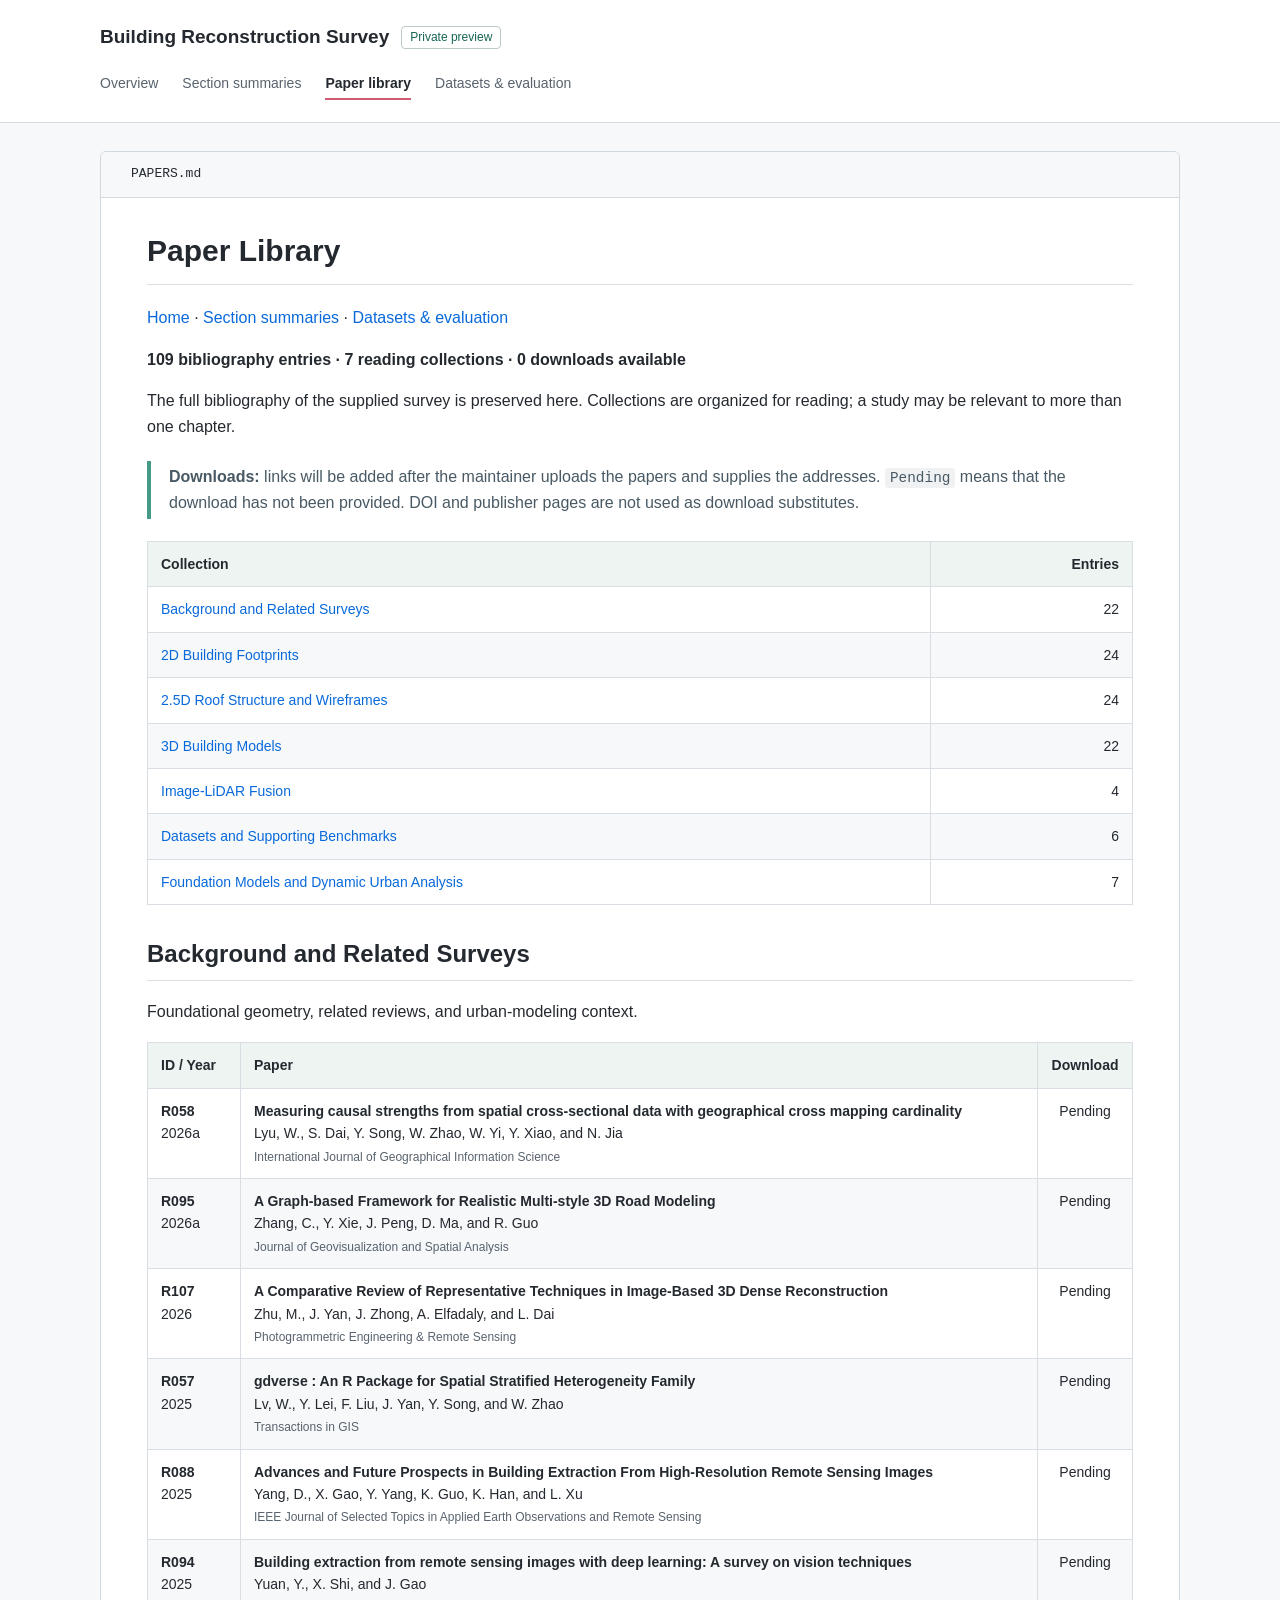
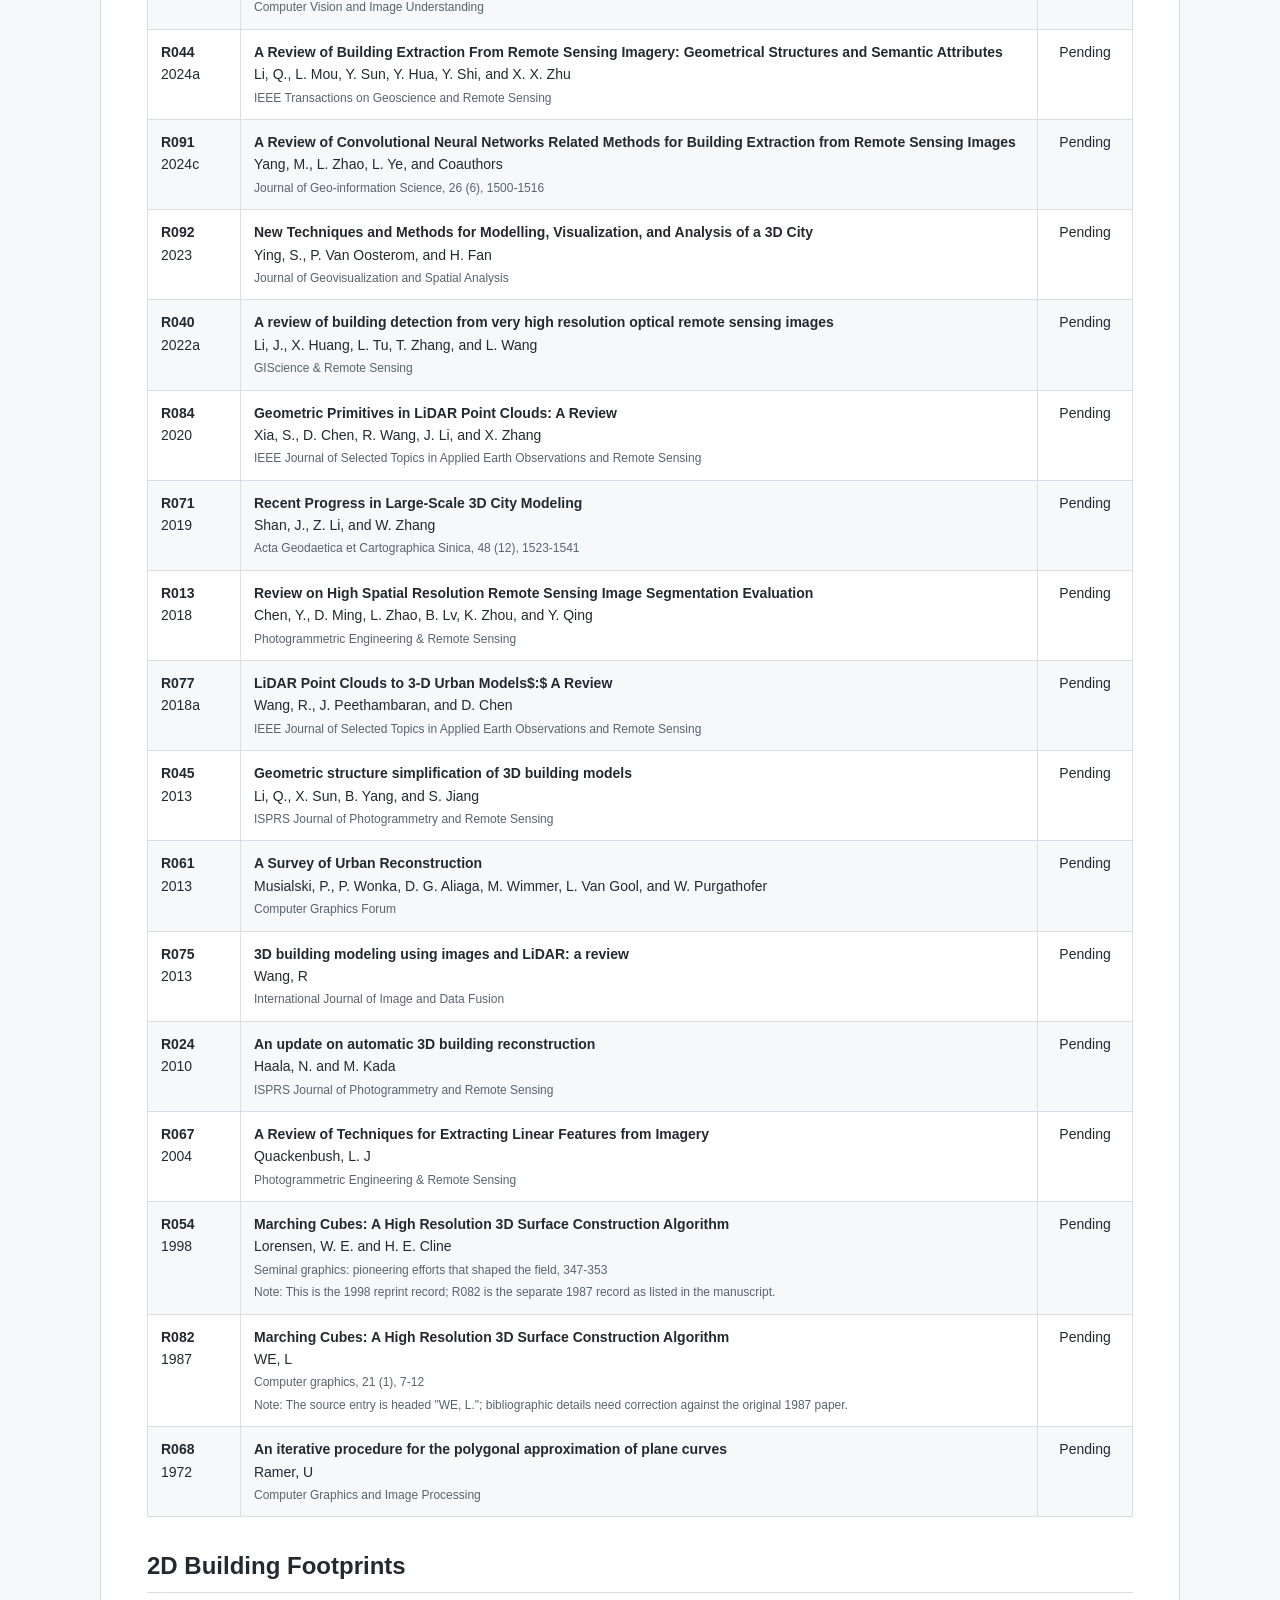
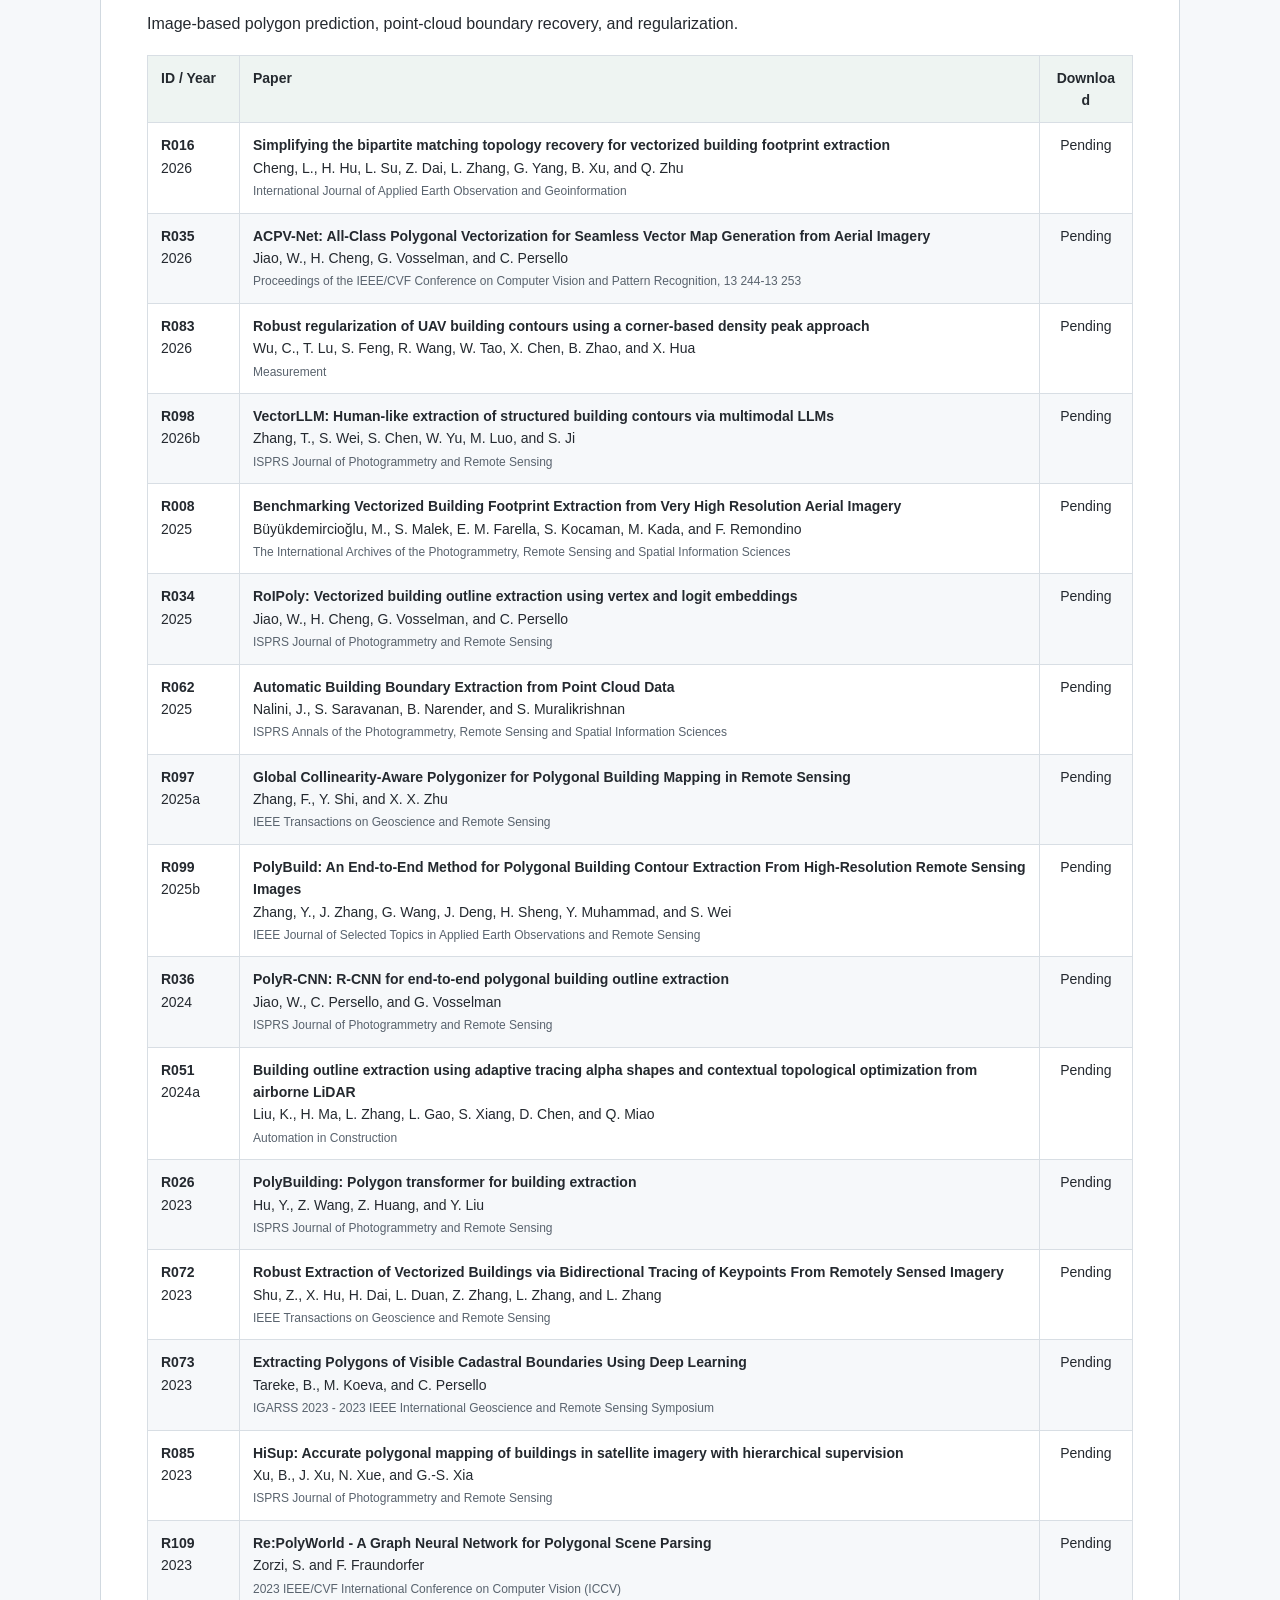
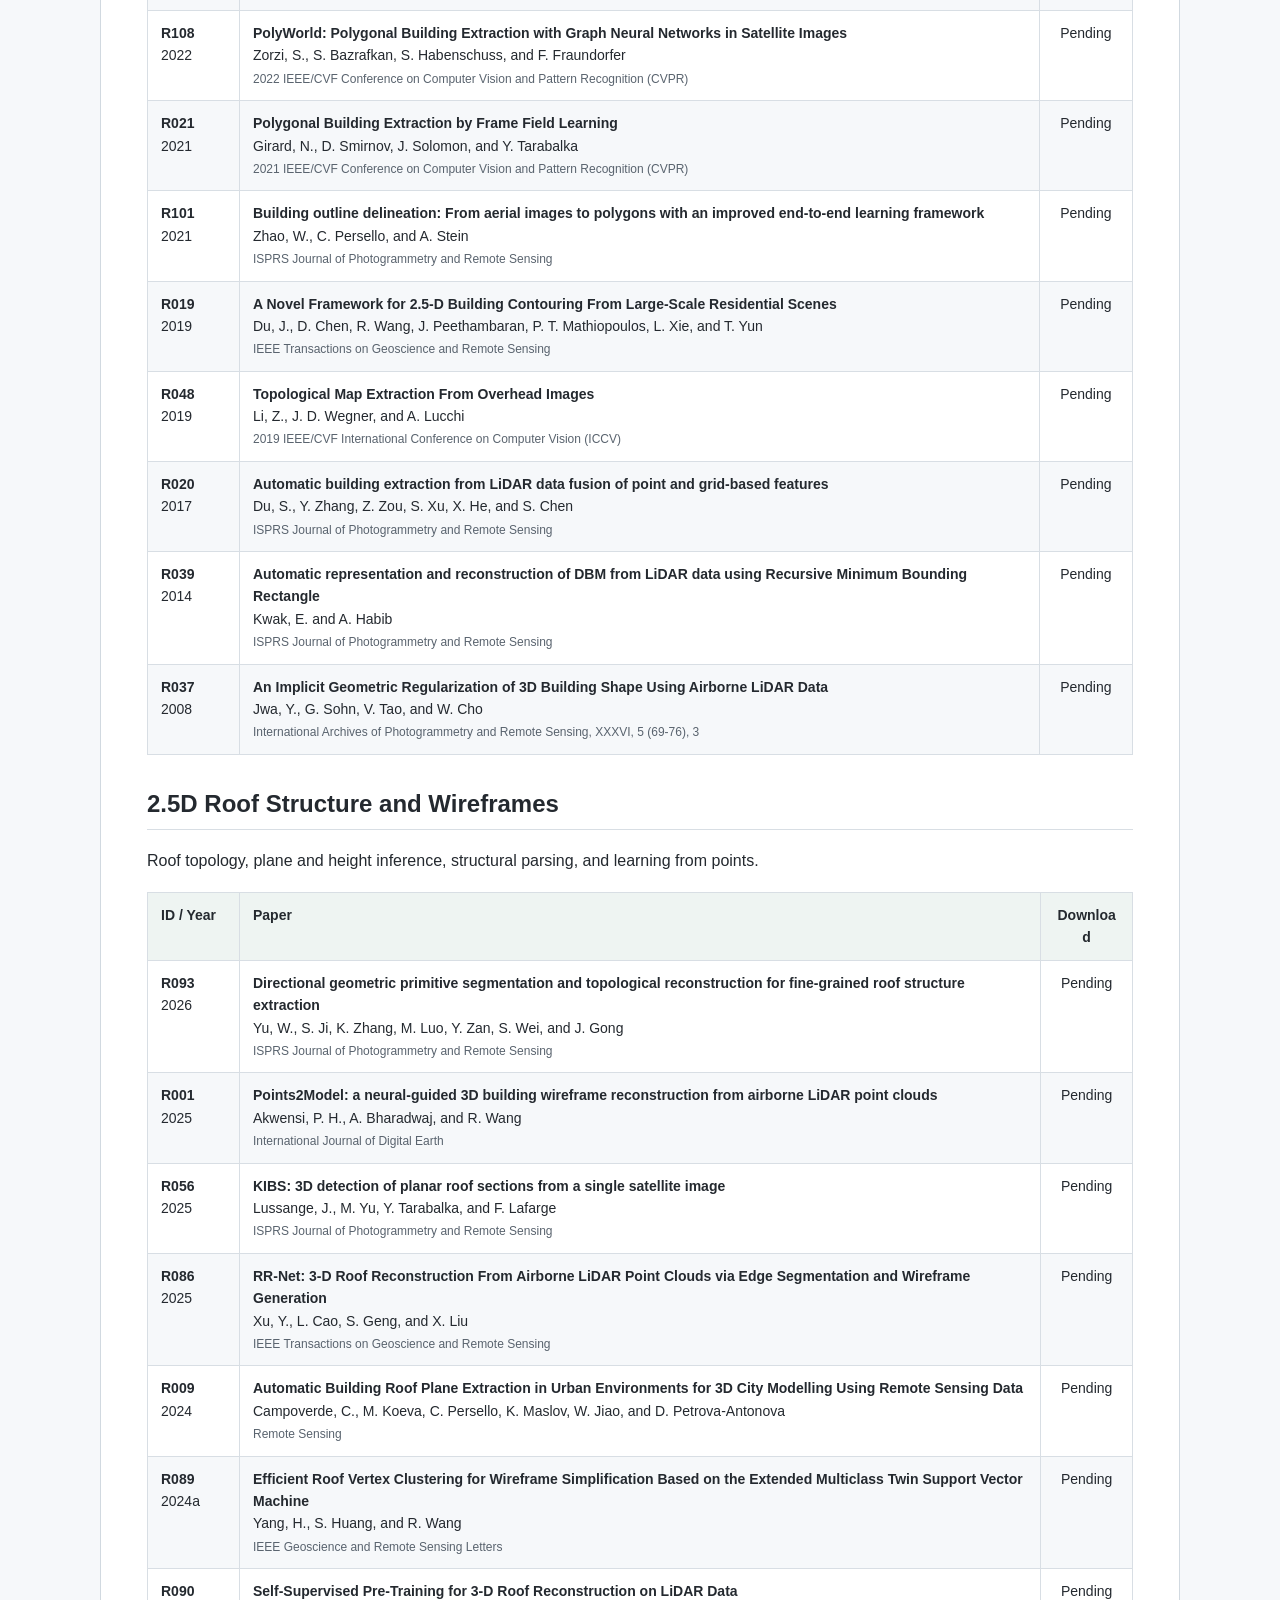
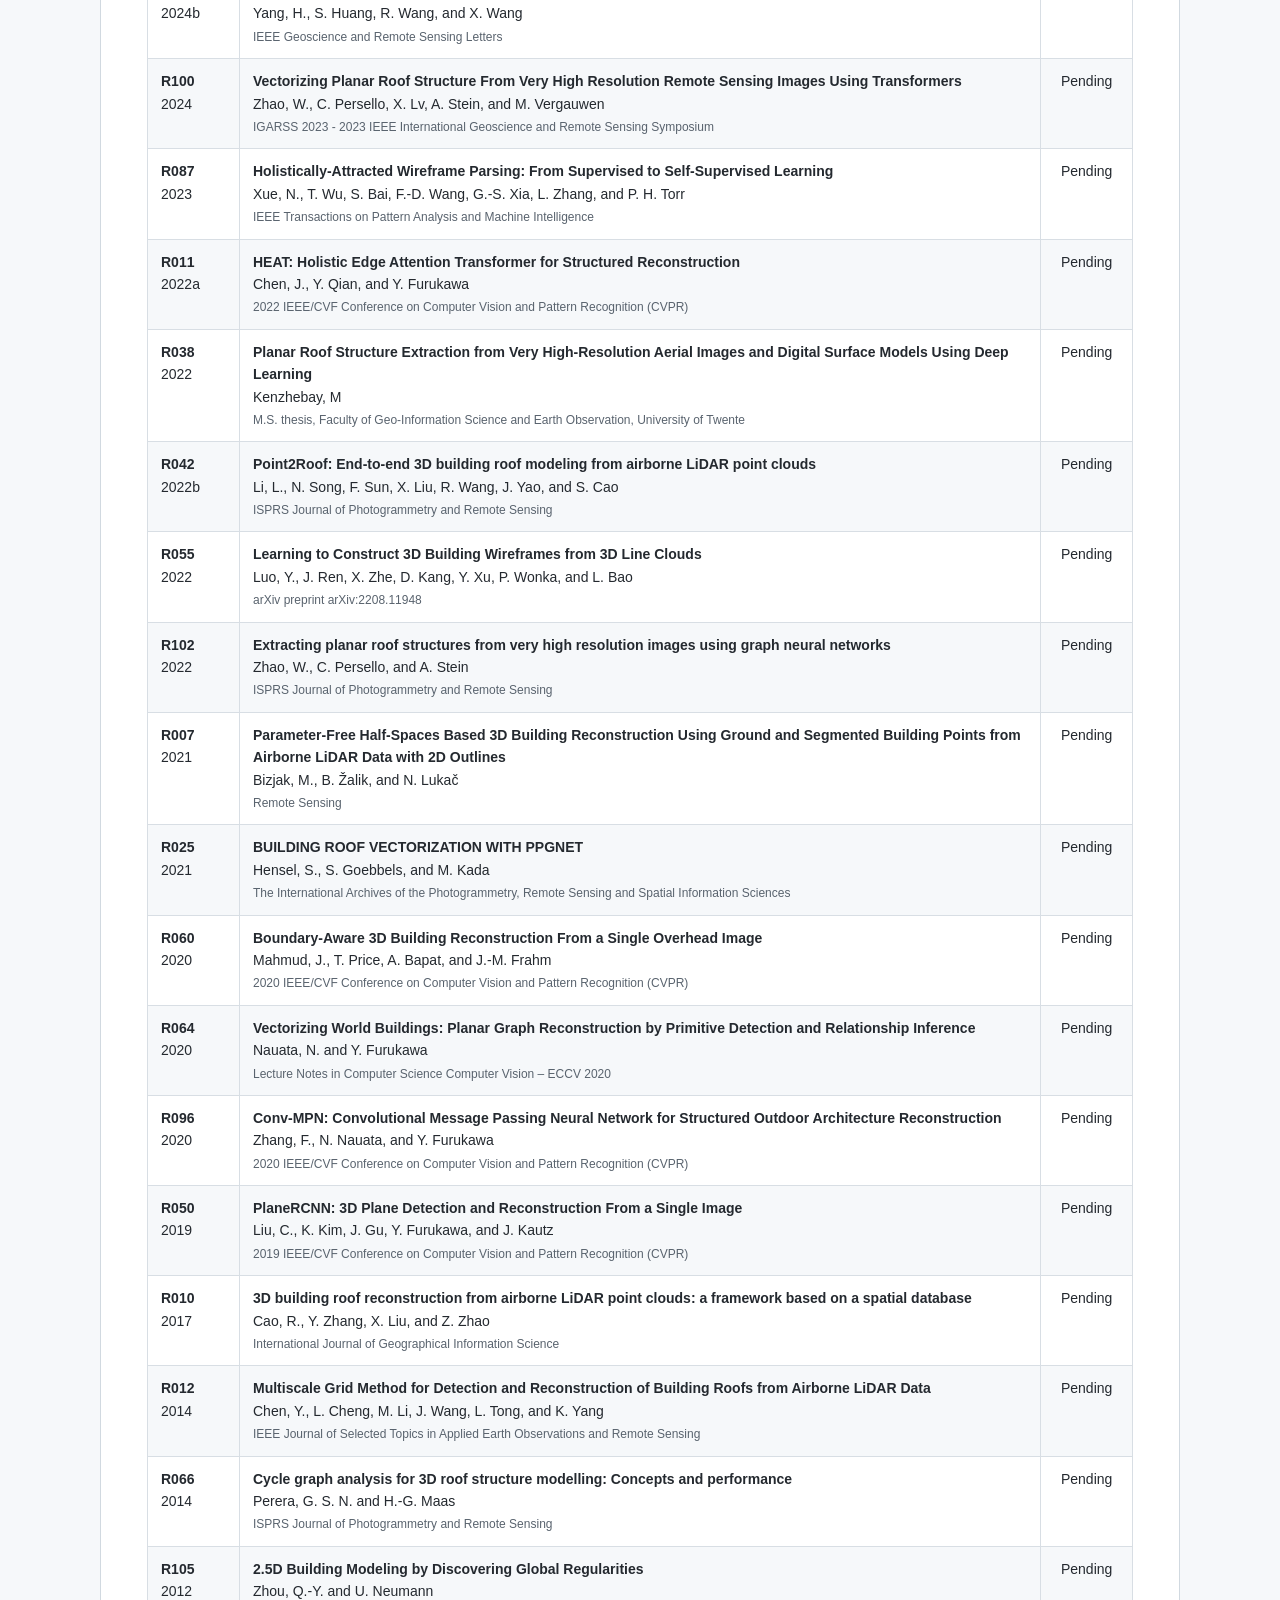
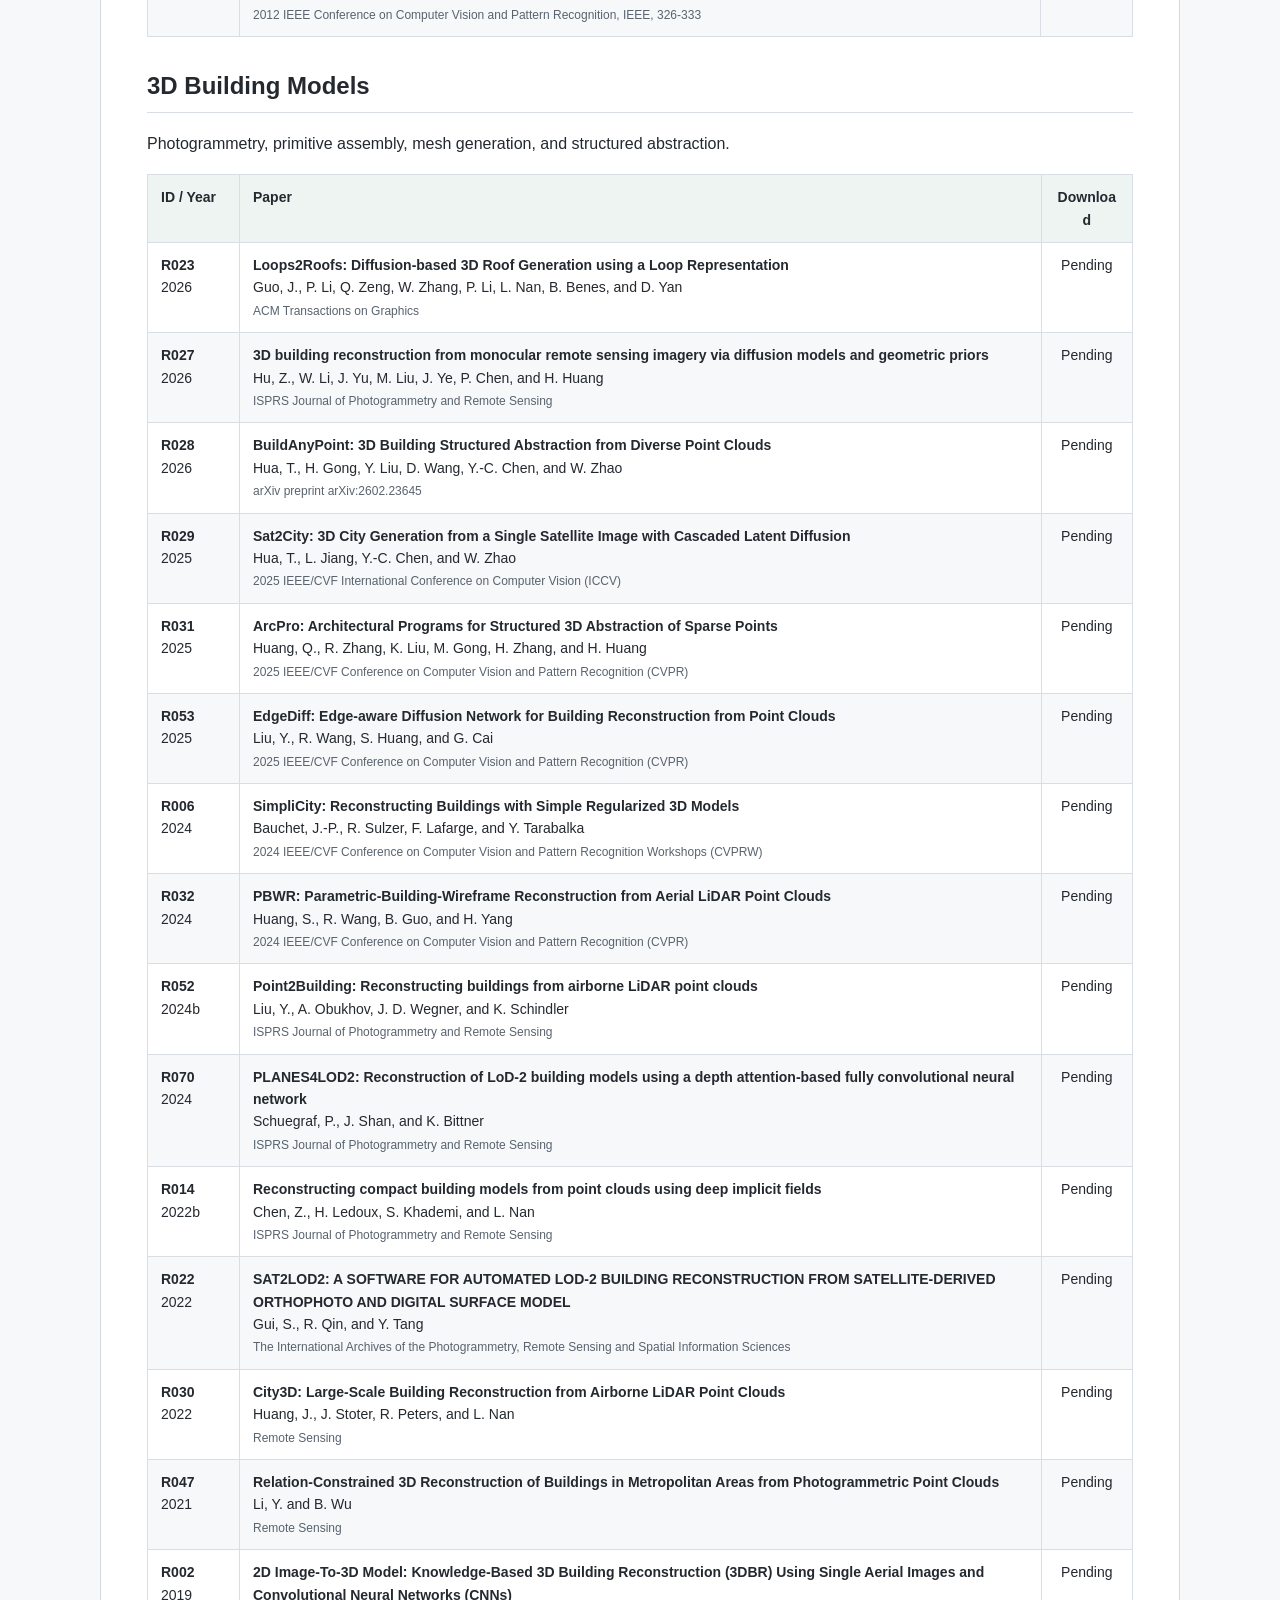
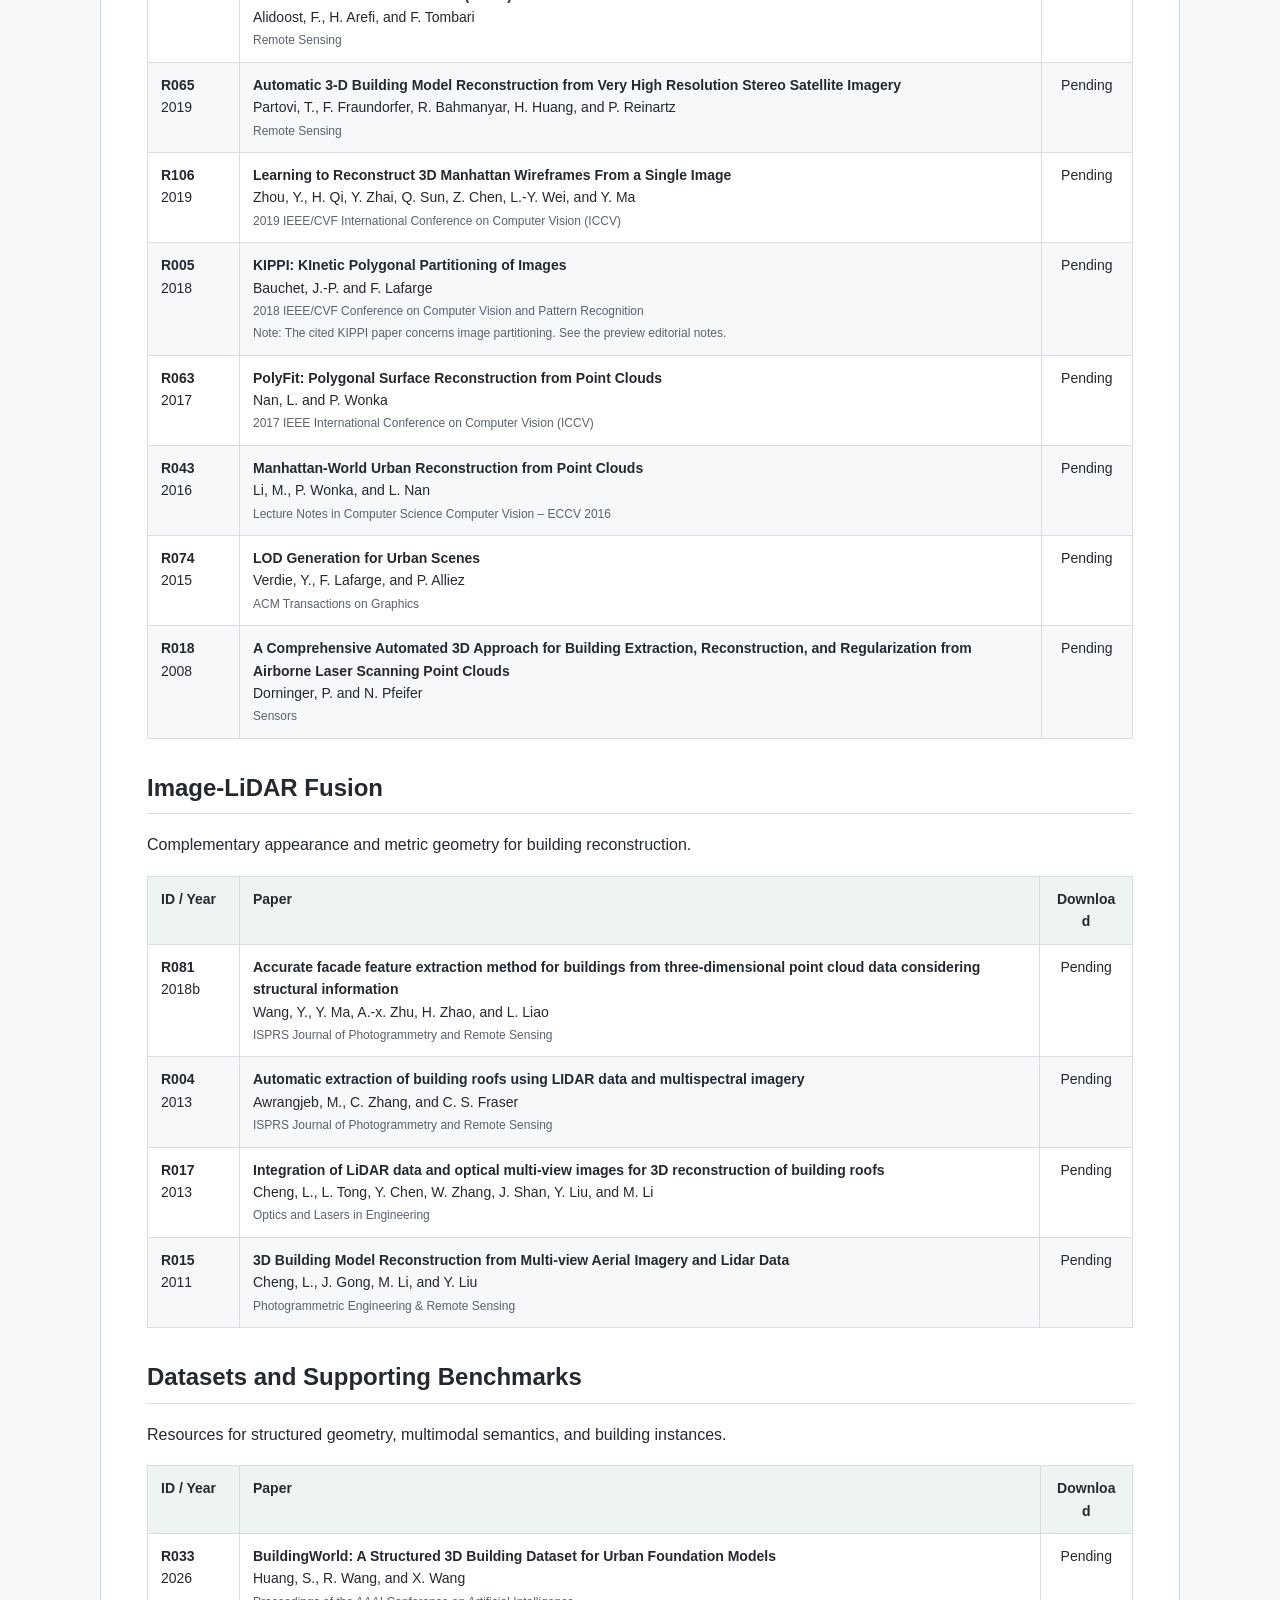
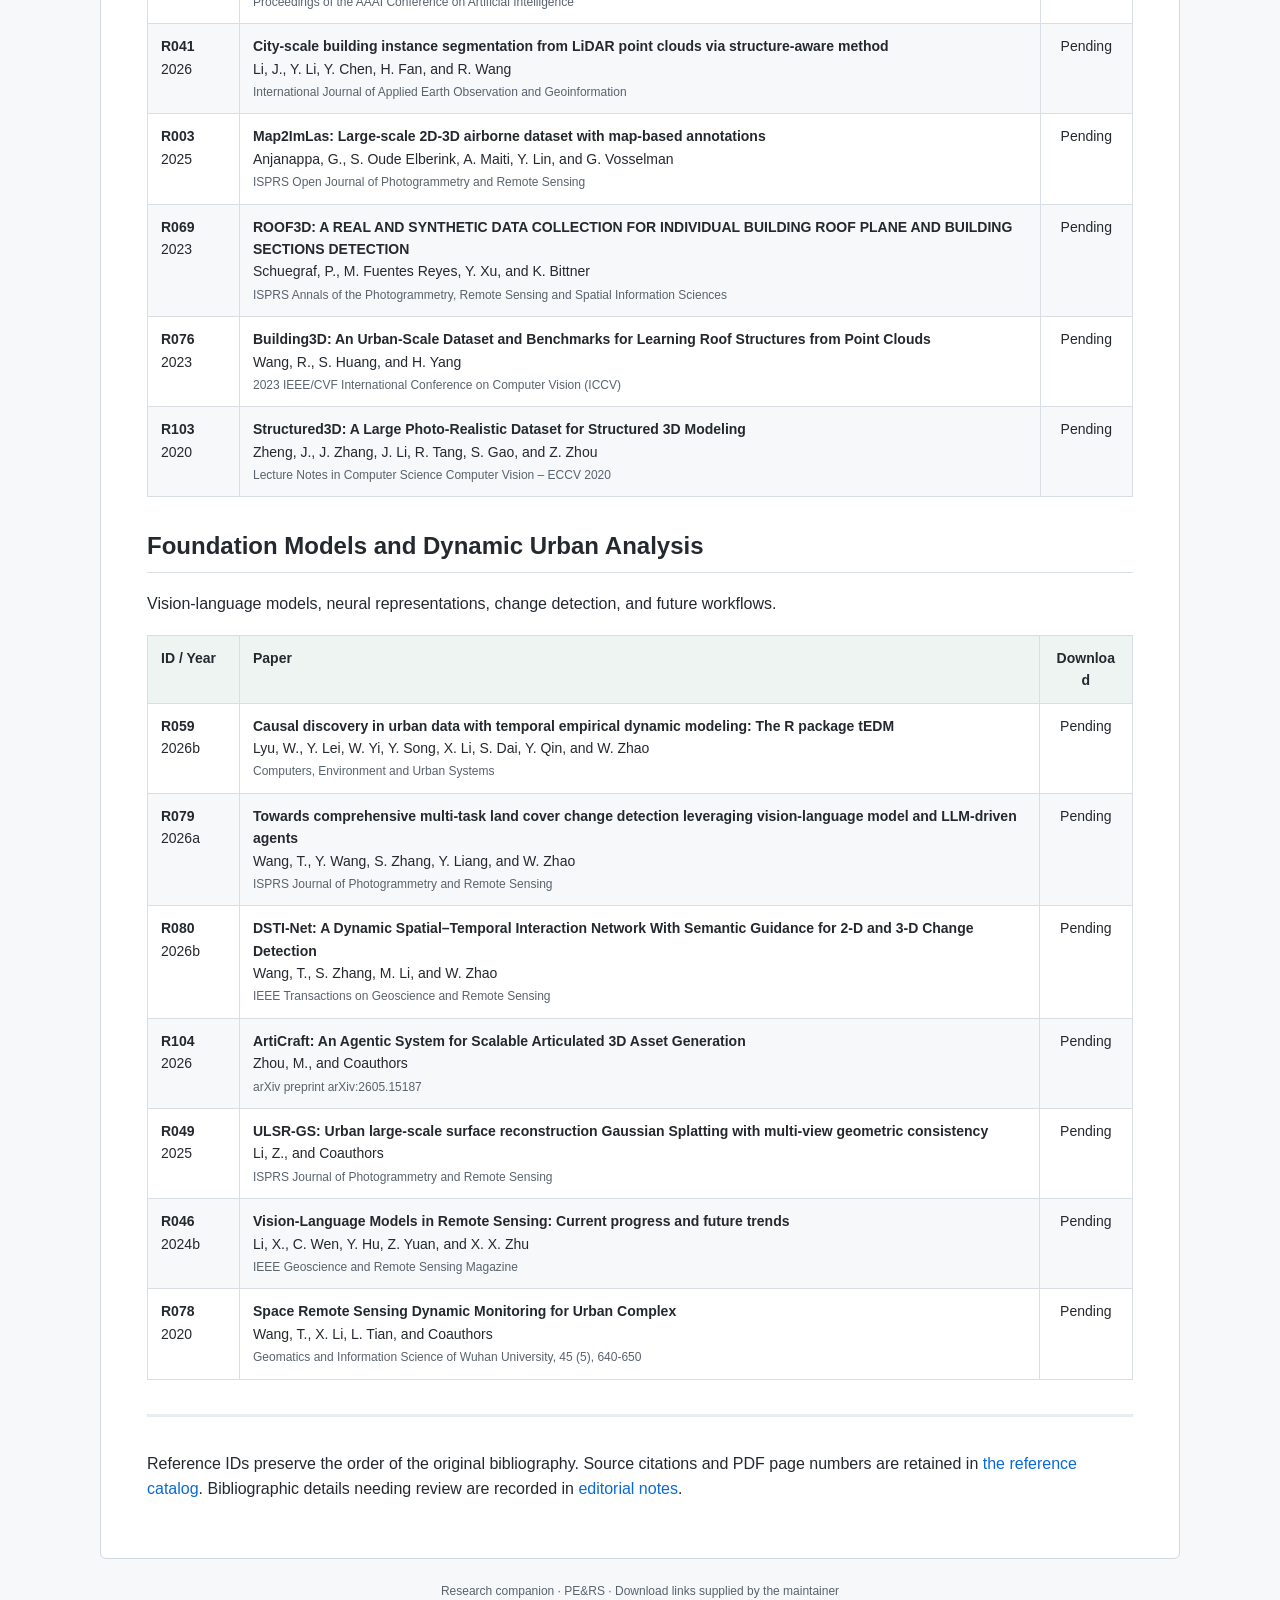
==== preview/PAPERS.html @ 86fb91e4 "Add survey overview, section summaries, and 109-paper reading library" ====
<!doctype html>
<html lang="en"><head><meta charset="utf-8"><meta name="viewport" content="width=device-width,initial-scale=1">
<title>Paper Library | Building Reconstruction Survey</title><link rel="stylesheet" href="preview.css"></head>
<body><header class="site-header"><div class="site-title">Building Reconstruction Survey <span class="private-label">Private preview</span></div>
<nav aria-label="Repository pages"><a href="index.html">Overview</a><a href="docs/section-summaries.html">Section summaries</a><a href="PAPERS.html" aria-current="page">Paper library</a><a href="docs/datasets-and-evaluation.html">Datasets & evaluation</a></nav></header>
<main><div class="file-label">PAPERS.md</div><article class="markdown-body"><h1 id="paper-library">Paper Library</h1>
<p><a href="index.html">Home</a> · <a href="docs/section-summaries.html">Section summaries</a> · <a href="docs/datasets-and-evaluation.html">Datasets &amp; evaluation</a></p>
<p><strong>109 bibliography entries · 7 reading collections · 0 downloads available</strong></p>
<p>The full bibliography of the supplied survey is preserved here. Collections are organized for reading; a study may be relevant to more than one chapter.</p>
<blockquote><p><strong>Downloads:</strong> links will be added after the maintainer uploads the papers and supplies the addresses. <code>Pending</code> means that the download has not been provided. DOI and publisher pages are not used as download substitutes.</p>
</blockquote>
<div class="table-scroll" tabindex="0"><table>
<thead><tr>
<th style="text-align:left">Collection</th>
<th style="text-align:right">Entries</th>
</tr>
</thead>
<tbody>
<tr>
<td style="text-align:left"><a href="#background">Background and Related Surveys</a></td>
<td style="text-align:right">22</td>
</tr>
<tr>
<td style="text-align:left"><a href="#footprints">2D Building Footprints</a></td>
<td style="text-align:right">24</td>
</tr>
<tr>
<td style="text-align:left"><a href="#roofs">2.5D Roof Structure and Wireframes</a></td>
<td style="text-align:right">24</td>
</tr>
<tr>
<td style="text-align:left"><a href="#models">3D Building Models</a></td>
<td style="text-align:right">22</td>
</tr>
<tr>
<td style="text-align:left"><a href="#fusion">Image-LiDAR Fusion</a></td>
<td style="text-align:right">4</td>
</tr>
<tr>
<td style="text-align:left"><a href="#datasets">Datasets and Supporting Benchmarks</a></td>
<td style="text-align:right">6</td>
</tr>
<tr>
<td style="text-align:left"><a href="#outlook">Foundation Models and Dynamic Urban Analysis</a></td>
<td style="text-align:right">7</td>
</tr>
</tbody>
</table></div>
<p><a id="background"></a></p>
<h2 id="background-and-related-surveys">Background and Related Surveys</h2>
<p>Foundational geometry, related reviews, and urban-modeling context.</p>
<div class="table-scroll" tabindex="0"><table>
<thead><tr>
<th style="text-align:left">ID / Year</th>
<th style="text-align:left">Paper</th>
<th style="text-align:center">Download</th>
</tr>
</thead>
<tbody>
<tr>
<td style="text-align:left"><a id="r058"></a><strong>R058</strong><br/>2026a</td>
<td style="text-align:left"><strong>Measuring causal strengths from spatial cross-sectional data with geographical cross mapping cardinality</strong><br/>Lyu, W., S. Dai, Y. Song, W. Zhao, W. Yi, Y. Xiao, and N. Jia<br/><sub>International Journal of Geographical Information Science</sub></td>
<td style="text-align:center">Pending</td>
</tr>
<tr>
<td style="text-align:left"><a id="r095"></a><strong>R095</strong><br/>2026a</td>
<td style="text-align:left"><strong>A Graph-based Framework for Realistic Multi-style 3D Road Modeling</strong><br/>Zhang, C., Y. Xie, J. Peng, D. Ma, and R. Guo<br/><sub>Journal of Geovisualization and Spatial Analysis</sub></td>
<td style="text-align:center">Pending</td>
</tr>
<tr>
<td style="text-align:left"><a id="r107"></a><strong>R107</strong><br/>2026</td>
<td style="text-align:left"><strong>A Comparative Review of Representative Techniques in Image-Based 3D Dense Reconstruction</strong><br/>Zhu, M., J. Yan, J. Zhong, A. Elfadaly, and L. Dai<br/><sub>Photogrammetric Engineering &amp; Remote Sensing</sub></td>
<td style="text-align:center">Pending</td>
</tr>
<tr>
<td style="text-align:left"><a id="r057"></a><strong>R057</strong><br/>2025</td>
<td style="text-align:left"><strong>gdverse                     : An R Package for Spatial Stratified Heterogeneity Family</strong><br/>Lv, W., Y. Lei, F. Liu, J. Yan, Y. Song, and W. Zhao<br/><sub>Transactions in GIS</sub></td>
<td style="text-align:center">Pending</td>
</tr>
<tr>
<td style="text-align:left"><a id="r088"></a><strong>R088</strong><br/>2025</td>
<td style="text-align:left"><strong>Advances and Future Prospects in Building Extraction From High-Resolution Remote Sensing Images</strong><br/>Yang, D., X. Gao, Y. Yang, K. Guo, K. Han, and L. Xu<br/><sub>IEEE Journal of Selected Topics in Applied Earth Observations and Remote Sensing</sub></td>
<td style="text-align:center">Pending</td>
</tr>
<tr>
<td style="text-align:left"><a id="r094"></a><strong>R094</strong><br/>2025</td>
<td style="text-align:left"><strong>Building extraction from remote sensing images with deep learning: A survey on vision techniques</strong><br/>Yuan, Y., X. Shi, and J. Gao<br/><sub>Computer Vision and Image Understanding</sub></td>
<td style="text-align:center">Pending</td>
</tr>
<tr>
<td style="text-align:left"><a id="r044"></a><strong>R044</strong><br/>2024a</td>
<td style="text-align:left"><strong>A Review of Building Extraction From Remote Sensing Imagery: Geometrical Structures and Semantic Attributes</strong><br/>Li, Q., L. Mou, Y. Sun, Y. Hua, Y. Shi, and X. X. Zhu<br/><sub>IEEE Transactions on Geoscience and Remote Sensing</sub></td>
<td style="text-align:center">Pending</td>
</tr>
<tr>
<td style="text-align:left"><a id="r091"></a><strong>R091</strong><br/>2024c</td>
<td style="text-align:left"><strong>A Review of Convolutional Neural Networks Related Methods for Building Extraction from Remote Sensing Images</strong><br/>Yang, M., L. Zhao, L. Ye, and Coauthors<br/><sub>Journal of Geo-information Science, 26 (6), 1500-1516</sub></td>
<td style="text-align:center">Pending</td>
</tr>
<tr>
<td style="text-align:left"><a id="r092"></a><strong>R092</strong><br/>2023</td>
<td style="text-align:left"><strong>New Techniques and Methods for Modelling, Visualization, and Analysis of a 3D City</strong><br/>Ying, S., P. Van Oosterom, and H. Fan<br/><sub>Journal of Geovisualization and Spatial Analysis</sub></td>
<td style="text-align:center">Pending</td>
</tr>
<tr>
<td style="text-align:left"><a id="r040"></a><strong>R040</strong><br/>2022a</td>
<td style="text-align:left"><strong>A review of building detection from very high resolution optical remote sensing images</strong><br/>Li, J., X. Huang, L. Tu, T. Zhang, and L. Wang<br/><sub>GIScience &amp; Remote Sensing</sub></td>
<td style="text-align:center">Pending</td>
</tr>
<tr>
<td style="text-align:left"><a id="r084"></a><strong>R084</strong><br/>2020</td>
<td style="text-align:left"><strong>Geometric Primitives in LiDAR Point Clouds: A Review</strong><br/>Xia, S., D. Chen, R. Wang, J. Li, and X. Zhang<br/><sub>IEEE Journal of Selected Topics in Applied Earth Observations and Remote Sensing</sub></td>
<td style="text-align:center">Pending</td>
</tr>
<tr>
<td style="text-align:left"><a id="r071"></a><strong>R071</strong><br/>2019</td>
<td style="text-align:left"><strong>Recent Progress in Large-Scale 3D City Modeling</strong><br/>Shan, J., Z. Li, and W. Zhang<br/><sub>Acta Geodaetica et Cartographica Sinica, 48 (12), 1523-1541</sub></td>
<td style="text-align:center">Pending</td>
</tr>
<tr>
<td style="text-align:left"><a id="r013"></a><strong>R013</strong><br/>2018</td>
<td style="text-align:left"><strong>Review on High Spatial Resolution Remote Sensing Image Segmentation Evaluation</strong><br/>Chen, Y., D. Ming, L. Zhao, B. Lv, K. Zhou, and Y. Qing<br/><sub>Photogrammetric Engineering &amp; Remote Sensing</sub></td>
<td style="text-align:center">Pending</td>
</tr>
<tr>
<td style="text-align:left"><a id="r077"></a><strong>R077</strong><br/>2018a</td>
<td style="text-align:left"><strong>LiDAR Point Clouds to 3-D Urban Models$:$ A Review</strong><br/>Wang, R., J. Peethambaran, and D. Chen<br/><sub>IEEE Journal of Selected Topics in Applied Earth Observations and Remote Sensing</sub></td>
<td style="text-align:center">Pending</td>
</tr>
<tr>
<td style="text-align:left"><a id="r045"></a><strong>R045</strong><br/>2013</td>
<td style="text-align:left"><strong>Geometric structure simplification of 3D building models</strong><br/>Li, Q., X. Sun, B. Yang, and S. Jiang<br/><sub>ISPRS Journal of Photogrammetry and Remote Sensing</sub></td>
<td style="text-align:center">Pending</td>
</tr>
<tr>
<td style="text-align:left"><a id="r061"></a><strong>R061</strong><br/>2013</td>
<td style="text-align:left"><strong>A Survey of Urban Reconstruction</strong><br/>Musialski, P., P. Wonka, D. G. Aliaga, M. Wimmer, L. Van Gool, and W. Purgathofer<br/><sub>Computer Graphics Forum</sub></td>
<td style="text-align:center">Pending</td>
</tr>
<tr>
<td style="text-align:left"><a id="r075"></a><strong>R075</strong><br/>2013</td>
<td style="text-align:left"><strong>3D building modeling using images and LiDAR: a review</strong><br/>Wang, R<br/><sub>International Journal of Image and Data Fusion</sub></td>
<td style="text-align:center">Pending</td>
</tr>
<tr>
<td style="text-align:left"><a id="r024"></a><strong>R024</strong><br/>2010</td>
<td style="text-align:left"><strong>An update on automatic 3D building reconstruction</strong><br/>Haala, N. and M. Kada<br/><sub>ISPRS Journal of Photogrammetry and Remote Sensing</sub></td>
<td style="text-align:center">Pending</td>
</tr>
<tr>
<td style="text-align:left"><a id="r067"></a><strong>R067</strong><br/>2004</td>
<td style="text-align:left"><strong>A Review of Techniques for Extracting Linear Features from Imagery</strong><br/>Quackenbush, L. J<br/><sub>Photogrammetric Engineering &amp; Remote Sensing</sub></td>
<td style="text-align:center">Pending</td>
</tr>
<tr>
<td style="text-align:left"><a id="r054"></a><strong>R054</strong><br/>1998</td>
<td style="text-align:left"><strong>Marching Cubes: A High Resolution 3D Surface Construction Algorithm</strong><br/>Lorensen, W. E. and H. E. Cline<br/><sub>Seminal graphics: pioneering efforts that shaped the field, 347-353</sub><br/><sub>Note: This is the 1998 reprint record; R082 is the separate 1987 record as listed in the manuscript.</sub></td>
<td style="text-align:center">Pending</td>
</tr>
<tr>
<td style="text-align:left"><a id="r082"></a><strong>R082</strong><br/>1987</td>
<td style="text-align:left"><strong>Marching Cubes: A High Resolution 3D Surface Construction Algorithm</strong><br/>WE, L<br/><sub>Computer graphics, 21 (1), 7-12</sub><br/><sub>Note: The source entry is headed "WE, L."; bibliographic details need correction against the original 1987 paper.</sub></td>
<td style="text-align:center">Pending</td>
</tr>
<tr>
<td style="text-align:left"><a id="r068"></a><strong>R068</strong><br/>1972</td>
<td style="text-align:left"><strong>An iterative procedure for the polygonal approximation of plane curves</strong><br/>Ramer, U<br/><sub>Computer Graphics and Image Processing</sub></td>
<td style="text-align:center">Pending</td>
</tr>
</tbody>
</table></div>
<p><a id="footprints"></a></p>
<h2 id="2d-building-footprints">2D Building Footprints</h2>
<p>Image-based polygon prediction, point-cloud boundary recovery, and regularization.</p>
<div class="table-scroll" tabindex="0"><table>
<thead><tr>
<th style="text-align:left">ID / Year</th>
<th style="text-align:left">Paper</th>
<th style="text-align:center">Download</th>
</tr>
</thead>
<tbody>
<tr>
<td style="text-align:left"><a id="r016"></a><strong>R016</strong><br/>2026</td>
<td style="text-align:left"><strong>Simplifying the bipartite matching topology recovery for vectorized building footprint extraction</strong><br/>Cheng, L., H. Hu, L. Su, Z. Dai, L. Zhang, G. Yang, B. Xu, and Q. Zhu<br/><sub>International Journal of Applied Earth Observation and Geoinformation</sub></td>
<td style="text-align:center">Pending</td>
</tr>
<tr>
<td style="text-align:left"><a id="r035"></a><strong>R035</strong><br/>2026</td>
<td style="text-align:left"><strong>ACPV-Net: All-Class Polygonal Vectorization for Seamless Vector Map Generation from Aerial Imagery</strong><br/>Jiao, W., H. Cheng, G. Vosselman, and C. Persello<br/><sub>Proceedings of the IEEE/CVF Conference on Computer Vision and Pattern Recognition, 13 244-13 253</sub></td>
<td style="text-align:center">Pending</td>
</tr>
<tr>
<td style="text-align:left"><a id="r083"></a><strong>R083</strong><br/>2026</td>
<td style="text-align:left"><strong>Robust regularization of UAV building contours using a corner-based density peak approach</strong><br/>Wu, C., T. Lu, S. Feng, R. Wang, W. Tao, X. Chen, B. Zhao, and X. Hua<br/><sub>Measurement</sub></td>
<td style="text-align:center">Pending</td>
</tr>
<tr>
<td style="text-align:left"><a id="r098"></a><strong>R098</strong><br/>2026b</td>
<td style="text-align:left"><strong>VectorLLM: Human-like extraction of structured building contours via multimodal LLMs</strong><br/>Zhang, T., S. Wei, S. Chen, W. Yu, M. Luo, and S. Ji<br/><sub>ISPRS Journal of Photogrammetry and Remote Sensing</sub></td>
<td style="text-align:center">Pending</td>
</tr>
<tr>
<td style="text-align:left"><a id="r008"></a><strong>R008</strong><br/>2025</td>
<td style="text-align:left"><strong>Benchmarking Vectorized Building Footprint Extraction from Very High Resolution Aerial Imagery</strong><br/>Büyükdemircioğlu, M., S. Malek, E. M. Farella, S. Kocaman, M. Kada, and F. Remondino<br/><sub>The International Archives of the Photogrammetry, Remote Sensing and Spatial Information Sciences</sub></td>
<td style="text-align:center">Pending</td>
</tr>
<tr>
<td style="text-align:left"><a id="r034"></a><strong>R034</strong><br/>2025</td>
<td style="text-align:left"><strong>RoIPoly: Vectorized building outline extraction using vertex and logit embeddings</strong><br/>Jiao, W., H. Cheng, G. Vosselman, and C. Persello<br/><sub>ISPRS Journal of Photogrammetry and Remote Sensing</sub></td>
<td style="text-align:center">Pending</td>
</tr>
<tr>
<td style="text-align:left"><a id="r062"></a><strong>R062</strong><br/>2025</td>
<td style="text-align:left"><strong>Automatic Building Boundary Extraction from Point Cloud Data</strong><br/>Nalini, J., S. Saravanan, B. Narender, and S. Muralikrishnan<br/><sub>ISPRS Annals of the Photogrammetry, Remote Sensing and Spatial Information Sciences</sub></td>
<td style="text-align:center">Pending</td>
</tr>
<tr>
<td style="text-align:left"><a id="r097"></a><strong>R097</strong><br/>2025a</td>
<td style="text-align:left"><strong>Global Collinearity-Aware Polygonizer for Polygonal Building Mapping in Remote Sensing</strong><br/>Zhang, F., Y. Shi, and X. X. Zhu<br/><sub>IEEE Transactions on Geoscience and Remote Sensing</sub></td>
<td style="text-align:center">Pending</td>
</tr>
<tr>
<td style="text-align:left"><a id="r099"></a><strong>R099</strong><br/>2025b</td>
<td style="text-align:left"><strong>PolyBuild: An End-to-End Method for Polygonal Building Contour Extraction From High-Resolution Remote Sensing Images</strong><br/>Zhang, Y., J. Zhang, G. Wang, J. Deng, H. Sheng, Y. Muhammad, and S. Wei<br/><sub>IEEE Journal of Selected Topics in Applied Earth Observations and Remote Sensing</sub></td>
<td style="text-align:center">Pending</td>
</tr>
<tr>
<td style="text-align:left"><a id="r036"></a><strong>R036</strong><br/>2024</td>
<td style="text-align:left"><strong>PolyR-CNN: R-CNN for end-to-end polygonal building outline extraction</strong><br/>Jiao, W., C. Persello, and G. Vosselman<br/><sub>ISPRS Journal of Photogrammetry and Remote Sensing</sub></td>
<td style="text-align:center">Pending</td>
</tr>
<tr>
<td style="text-align:left"><a id="r051"></a><strong>R051</strong><br/>2024a</td>
<td style="text-align:left"><strong>Building outline extraction using adaptive tracing alpha shapes and contextual topological optimization from airborne LiDAR</strong><br/>Liu, K., H. Ma, L. Zhang, L. Gao, S. Xiang, D. Chen, and Q. Miao<br/><sub>Automation in Construction</sub></td>
<td style="text-align:center">Pending</td>
</tr>
<tr>
<td style="text-align:left"><a id="r026"></a><strong>R026</strong><br/>2023</td>
<td style="text-align:left"><strong>PolyBuilding: Polygon transformer for building extraction</strong><br/>Hu, Y., Z. Wang, Z. Huang, and Y. Liu<br/><sub>ISPRS Journal of Photogrammetry and Remote Sensing</sub></td>
<td style="text-align:center">Pending</td>
</tr>
<tr>
<td style="text-align:left"><a id="r072"></a><strong>R072</strong><br/>2023</td>
<td style="text-align:left"><strong>Robust Extraction of Vectorized Buildings via Bidirectional Tracing of Keypoints From Remotely Sensed Imagery</strong><br/>Shu, Z., X. Hu, H. Dai, L. Duan, Z. Zhang, L. Zhang, and L. Zhang<br/><sub>IEEE Transactions on Geoscience and Remote Sensing</sub></td>
<td style="text-align:center">Pending</td>
</tr>
<tr>
<td style="text-align:left"><a id="r073"></a><strong>R073</strong><br/>2023</td>
<td style="text-align:left"><strong>Extracting Polygons of Visible Cadastral Boundaries Using Deep Learning</strong><br/>Tareke, B., M. Koeva, and C. Persello<br/><sub>IGARSS 2023 - 2023 IEEE International Geoscience and Remote Sensing Symposium</sub></td>
<td style="text-align:center">Pending</td>
</tr>
<tr>
<td style="text-align:left"><a id="r085"></a><strong>R085</strong><br/>2023</td>
<td style="text-align:left"><strong>HiSup: Accurate polygonal mapping of buildings in satellite imagery with hierarchical supervision</strong><br/>Xu, B., J. Xu, N. Xue, and G.-S. Xia<br/><sub>ISPRS Journal of Photogrammetry and Remote Sensing</sub></td>
<td style="text-align:center">Pending</td>
</tr>
<tr>
<td style="text-align:left"><a id="r109"></a><strong>R109</strong><br/>2023</td>
<td style="text-align:left"><strong>Re:PolyWorld - A Graph Neural Network for Polygonal Scene Parsing</strong><br/>Zorzi, S. and F. Fraundorfer<br/><sub>2023 IEEE/CVF International Conference on Computer Vision (ICCV)</sub></td>
<td style="text-align:center">Pending</td>
</tr>
<tr>
<td style="text-align:left"><a id="r108"></a><strong>R108</strong><br/>2022</td>
<td style="text-align:left"><strong>PolyWorld: Polygonal Building Extraction with Graph Neural Networks in Satellite Images</strong><br/>Zorzi, S., S. Bazrafkan, S. Habenschuss, and F. Fraundorfer<br/><sub>2022 IEEE/CVF Conference on Computer Vision and Pattern Recognition (CVPR)</sub></td>
<td style="text-align:center">Pending</td>
</tr>
<tr>
<td style="text-align:left"><a id="r021"></a><strong>R021</strong><br/>2021</td>
<td style="text-align:left"><strong>Polygonal Building Extraction by Frame Field Learning</strong><br/>Girard, N., D. Smirnov, J. Solomon, and Y. Tarabalka<br/><sub>2021 IEEE/CVF Conference on Computer Vision and Pattern Recognition (CVPR)</sub></td>
<td style="text-align:center">Pending</td>
</tr>
<tr>
<td style="text-align:left"><a id="r101"></a><strong>R101</strong><br/>2021</td>
<td style="text-align:left"><strong>Building outline delineation: From aerial images to polygons with an improved end-to-end learning framework</strong><br/>Zhao, W., C. Persello, and A. Stein<br/><sub>ISPRS Journal of Photogrammetry and Remote Sensing</sub></td>
<td style="text-align:center">Pending</td>
</tr>
<tr>
<td style="text-align:left"><a id="r019"></a><strong>R019</strong><br/>2019</td>
<td style="text-align:left"><strong>A Novel Framework for 2.5-D Building Contouring From Large-Scale Residential Scenes</strong><br/>Du, J., D. Chen, R. Wang, J. Peethambaran, P. T. Mathiopoulos, L. Xie, and T. Yun<br/><sub>IEEE Transactions on Geoscience and Remote Sensing</sub></td>
<td style="text-align:center">Pending</td>
</tr>
<tr>
<td style="text-align:left"><a id="r048"></a><strong>R048</strong><br/>2019</td>
<td style="text-align:left"><strong>Topological Map Extraction From Overhead Images</strong><br/>Li, Z., J. D. Wegner, and A. Lucchi<br/><sub>2019 IEEE/CVF International Conference on Computer Vision (ICCV)</sub></td>
<td style="text-align:center">Pending</td>
</tr>
<tr>
<td style="text-align:left"><a id="r020"></a><strong>R020</strong><br/>2017</td>
<td style="text-align:left"><strong>Automatic building extraction from LiDAR data fusion of point and grid-based features</strong><br/>Du, S., Y. Zhang, Z. Zou, S. Xu, X. He, and S. Chen<br/><sub>ISPRS Journal of Photogrammetry and Remote Sensing</sub></td>
<td style="text-align:center">Pending</td>
</tr>
<tr>
<td style="text-align:left"><a id="r039"></a><strong>R039</strong><br/>2014</td>
<td style="text-align:left"><strong>Automatic representation and reconstruction of DBM from LiDAR data using Recursive Minimum Bounding Rectangle</strong><br/>Kwak, E. and A. Habib<br/><sub>ISPRS Journal of Photogrammetry and Remote Sensing</sub></td>
<td style="text-align:center">Pending</td>
</tr>
<tr>
<td style="text-align:left"><a id="r037"></a><strong>R037</strong><br/>2008</td>
<td style="text-align:left"><strong>An Implicit Geometric Regularization of 3D Building Shape Using Airborne LiDAR Data</strong><br/>Jwa, Y., G. Sohn, V. Tao, and W. Cho<br/><sub>International Archives of Photogrammetry and Remote Sensing, XXXVI, 5 (69-76), 3</sub></td>
<td style="text-align:center">Pending</td>
</tr>
</tbody>
</table></div>
<p><a id="roofs"></a></p>
<h2 id="25d-roof-structure-and-wireframes">2.5D Roof Structure and Wireframes</h2>
<p>Roof topology, plane and height inference, structural parsing, and learning from points.</p>
<div class="table-scroll" tabindex="0"><table>
<thead><tr>
<th style="text-align:left">ID / Year</th>
<th style="text-align:left">Paper</th>
<th style="text-align:center">Download</th>
</tr>
</thead>
<tbody>
<tr>
<td style="text-align:left"><a id="r093"></a><strong>R093</strong><br/>2026</td>
<td style="text-align:left"><strong>Directional geometric primitive segmentation and topological reconstruction for fine-grained roof structure extraction</strong><br/>Yu, W., S. Ji, K. Zhang, M. Luo, Y. Zan, S. Wei, and J. Gong<br/><sub>ISPRS Journal of Photogrammetry and Remote Sensing</sub></td>
<td style="text-align:center">Pending</td>
</tr>
<tr>
<td style="text-align:left"><a id="r001"></a><strong>R001</strong><br/>2025</td>
<td style="text-align:left"><strong>Points2Model: a neural-guided 3D building wireframe reconstruction from airborne LiDAR point clouds</strong><br/>Akwensi, P. H., A. Bharadwaj, and R. Wang<br/><sub>International Journal of Digital Earth</sub></td>
<td style="text-align:center">Pending</td>
</tr>
<tr>
<td style="text-align:left"><a id="r056"></a><strong>R056</strong><br/>2025</td>
<td style="text-align:left"><strong>KIBS: 3D detection of planar roof sections from a single satellite image</strong><br/>Lussange, J., M. Yu, Y. Tarabalka, and F. Lafarge<br/><sub>ISPRS Journal of Photogrammetry and Remote Sensing</sub></td>
<td style="text-align:center">Pending</td>
</tr>
<tr>
<td style="text-align:left"><a id="r086"></a><strong>R086</strong><br/>2025</td>
<td style="text-align:left"><strong>RR-Net: 3-D Roof Reconstruction From Airborne LiDAR Point Clouds via Edge Segmentation and Wireframe Generation</strong><br/>Xu, Y., L. Cao, S. Geng, and X. Liu<br/><sub>IEEE Transactions on Geoscience and Remote Sensing</sub></td>
<td style="text-align:center">Pending</td>
</tr>
<tr>
<td style="text-align:left"><a id="r009"></a><strong>R009</strong><br/>2024</td>
<td style="text-align:left"><strong>Automatic Building Roof Plane Extraction in Urban Environments for 3D City Modelling Using Remote Sensing Data</strong><br/>Campoverde, C., M. Koeva, C. Persello, K. Maslov, W. Jiao, and D. Petrova-Antonova<br/><sub>Remote Sensing</sub></td>
<td style="text-align:center">Pending</td>
</tr>
<tr>
<td style="text-align:left"><a id="r089"></a><strong>R089</strong><br/>2024a</td>
<td style="text-align:left"><strong>Efficient Roof Vertex Clustering for Wireframe Simplification Based on the Extended Multiclass Twin Support Vector Machine</strong><br/>Yang, H., S. Huang, and R. Wang<br/><sub>IEEE Geoscience and Remote Sensing Letters</sub></td>
<td style="text-align:center">Pending</td>
</tr>
<tr>
<td style="text-align:left"><a id="r090"></a><strong>R090</strong><br/>2024b</td>
<td style="text-align:left"><strong>Self-Supervised Pre-Training for 3-D Roof Reconstruction on LiDAR Data</strong><br/>Yang, H., S. Huang, R. Wang, and X. Wang<br/><sub>IEEE Geoscience and Remote Sensing Letters</sub></td>
<td style="text-align:center">Pending</td>
</tr>
<tr>
<td style="text-align:left"><a id="r100"></a><strong>R100</strong><br/>2024</td>
<td style="text-align:left"><strong>Vectorizing Planar Roof Structure From Very High Resolution Remote Sensing Images Using Transformers</strong><br/>Zhao, W., C. Persello, X. Lv, A. Stein, and M. Vergauwen<br/><sub>IGARSS 2023 - 2023 IEEE International Geoscience and Remote Sensing Symposium</sub></td>
<td style="text-align:center">Pending</td>
</tr>
<tr>
<td style="text-align:left"><a id="r087"></a><strong>R087</strong><br/>2023</td>
<td style="text-align:left"><strong>Holistically-Attracted Wireframe Parsing: From Supervised to Self-Supervised Learning</strong><br/>Xue, N., T. Wu, S. Bai, F.-D. Wang, G.-S. Xia, L. Zhang, and P. H. Torr<br/><sub>IEEE Transactions on Pattern Analysis and Machine Intelligence</sub></td>
<td style="text-align:center">Pending</td>
</tr>
<tr>
<td style="text-align:left"><a id="r011"></a><strong>R011</strong><br/>2022a</td>
<td style="text-align:left"><strong>HEAT: Holistic Edge Attention Transformer for Structured Reconstruction</strong><br/>Chen, J., Y. Qian, and Y. Furukawa<br/><sub>2022 IEEE/CVF Conference on Computer Vision and Pattern Recognition (CVPR)</sub></td>
<td style="text-align:center">Pending</td>
</tr>
<tr>
<td style="text-align:left"><a id="r038"></a><strong>R038</strong><br/>2022</td>
<td style="text-align:left"><strong>Planar Roof Structure Extraction from Very High-Resolution Aerial Images and Digital Surface Models Using Deep Learning</strong><br/>Kenzhebay, M<br/><sub>M.S. thesis, Faculty of Geo-Information Science and Earth Observation, University of Twente</sub></td>
<td style="text-align:center">Pending</td>
</tr>
<tr>
<td style="text-align:left"><a id="r042"></a><strong>R042</strong><br/>2022b</td>
<td style="text-align:left"><strong>Point2Roof: End-to-end 3D building roof modeling from airborne LiDAR point clouds</strong><br/>Li, L., N. Song, F. Sun, X. Liu, R. Wang, J. Yao, and S. Cao<br/><sub>ISPRS Journal of Photogrammetry and Remote Sensing</sub></td>
<td style="text-align:center">Pending</td>
</tr>
<tr>
<td style="text-align:left"><a id="r055"></a><strong>R055</strong><br/>2022</td>
<td style="text-align:left"><strong>Learning to Construct 3D Building Wireframes from 3D Line Clouds</strong><br/>Luo, Y., J. Ren, X. Zhe, D. Kang, Y. Xu, P. Wonka, and L. Bao<br/><sub>arXiv preprint arXiv:2208.11948</sub></td>
<td style="text-align:center">Pending</td>
</tr>
<tr>
<td style="text-align:left"><a id="r102"></a><strong>R102</strong><br/>2022</td>
<td style="text-align:left"><strong>Extracting planar roof structures from very high resolution images using graph neural networks</strong><br/>Zhao, W., C. Persello, and A. Stein<br/><sub>ISPRS Journal of Photogrammetry and Remote Sensing</sub></td>
<td style="text-align:center">Pending</td>
</tr>
<tr>
<td style="text-align:left"><a id="r007"></a><strong>R007</strong><br/>2021</td>
<td style="text-align:left"><strong>Parameter-Free Half-Spaces Based 3D Building Reconstruction Using Ground and Segmented Building Points from Airborne LiDAR Data with 2D Outlines</strong><br/>Bizjak, M., B. Žalik, and N. Lukač<br/><sub>Remote Sensing</sub></td>
<td style="text-align:center">Pending</td>
</tr>
<tr>
<td style="text-align:left"><a id="r025"></a><strong>R025</strong><br/>2021</td>
<td style="text-align:left"><strong>BUILDING ROOF VECTORIZATION WITH PPGNET</strong><br/>Hensel, S., S. Goebbels, and M. Kada<br/><sub>The International Archives of the Photogrammetry, Remote Sensing and Spatial Information Sciences</sub></td>
<td style="text-align:center">Pending</td>
</tr>
<tr>
<td style="text-align:left"><a id="r060"></a><strong>R060</strong><br/>2020</td>
<td style="text-align:left"><strong>Boundary-Aware 3D Building Reconstruction From a Single Overhead Image</strong><br/>Mahmud, J., T. Price, A. Bapat, and J.-M. Frahm<br/><sub>2020 IEEE/CVF Conference on Computer Vision and Pattern Recognition (CVPR)</sub></td>
<td style="text-align:center">Pending</td>
</tr>
<tr>
<td style="text-align:left"><a id="r064"></a><strong>R064</strong><br/>2020</td>
<td style="text-align:left"><strong>Vectorizing World Buildings: Planar Graph Reconstruction by Primitive Detection and Relationship Inference</strong><br/>Nauata, N. and Y. Furukawa<br/><sub>Lecture Notes in Computer Science Computer Vision – ECCV 2020</sub></td>
<td style="text-align:center">Pending</td>
</tr>
<tr>
<td style="text-align:left"><a id="r096"></a><strong>R096</strong><br/>2020</td>
<td style="text-align:left"><strong>Conv-MPN: Convolutional Message Passing Neural Network for Structured Outdoor Architecture Reconstruction</strong><br/>Zhang, F., N. Nauata, and Y. Furukawa<br/><sub>2020 IEEE/CVF Conference on Computer Vision and Pattern Recognition (CVPR)</sub></td>
<td style="text-align:center">Pending</td>
</tr>
<tr>
<td style="text-align:left"><a id="r050"></a><strong>R050</strong><br/>2019</td>
<td style="text-align:left"><strong>PlaneRCNN: 3D Plane Detection and Reconstruction From a Single Image</strong><br/>Liu, C., K. Kim, J. Gu, Y. Furukawa, and J. Kautz<br/><sub>2019 IEEE/CVF Conference on Computer Vision and Pattern Recognition (CVPR)</sub></td>
<td style="text-align:center">Pending</td>
</tr>
<tr>
<td style="text-align:left"><a id="r010"></a><strong>R010</strong><br/>2017</td>
<td style="text-align:left"><strong>3D building roof reconstruction from airborne LiDAR point clouds: a framework based on a spatial database</strong><br/>Cao, R., Y. Zhang, X. Liu, and Z. Zhao<br/><sub>International Journal of Geographical Information Science</sub></td>
<td style="text-align:center">Pending</td>
</tr>
<tr>
<td style="text-align:left"><a id="r012"></a><strong>R012</strong><br/>2014</td>
<td style="text-align:left"><strong>Multiscale Grid Method for Detection and Reconstruction of Building Roofs from Airborne LiDAR Data</strong><br/>Chen, Y., L. Cheng, M. Li, J. Wang, L. Tong, and K. Yang<br/><sub>IEEE Journal of Selected Topics in Applied Earth Observations and Remote Sensing</sub></td>
<td style="text-align:center">Pending</td>
</tr>
<tr>
<td style="text-align:left"><a id="r066"></a><strong>R066</strong><br/>2014</td>
<td style="text-align:left"><strong>Cycle graph analysis for 3D roof structure modelling: Concepts and performance</strong><br/>Perera, G. S. N. and H.-G. Maas<br/><sub>ISPRS Journal of Photogrammetry and Remote Sensing</sub></td>
<td style="text-align:center">Pending</td>
</tr>
<tr>
<td style="text-align:left"><a id="r105"></a><strong>R105</strong><br/>2012</td>
<td style="text-align:left"><strong>2.5D Building Modeling by Discovering Global Regularities</strong><br/>Zhou, Q.-Y. and U. Neumann<br/><sub>2012 IEEE Conference on Computer Vision and Pattern Recognition, IEEE, 326-333</sub></td>
<td style="text-align:center">Pending</td>
</tr>
</tbody>
</table></div>
<p><a id="models"></a></p>
<h2 id="3d-building-models">3D Building Models</h2>
<p>Photogrammetry, primitive assembly, mesh generation, and structured abstraction.</p>
<div class="table-scroll" tabindex="0"><table>
<thead><tr>
<th style="text-align:left">ID / Year</th>
<th style="text-align:left">Paper</th>
<th style="text-align:center">Download</th>
</tr>
</thead>
<tbody>
<tr>
<td style="text-align:left"><a id="r023"></a><strong>R023</strong><br/>2026</td>
<td style="text-align:left"><strong>Loops2Roofs: Diffusion-based 3D Roof Generation using a Loop Representation</strong><br/>Guo, J., P. Li, Q. Zeng, W. Zhang, P. Li, L. Nan, B. Benes, and D. Yan<br/><sub>ACM Transactions on Graphics</sub></td>
<td style="text-align:center">Pending</td>
</tr>
<tr>
<td style="text-align:left"><a id="r027"></a><strong>R027</strong><br/>2026</td>
<td style="text-align:left"><strong>3D building reconstruction from monocular remote sensing imagery via diffusion models and geometric priors</strong><br/>Hu, Z., W. Li, J. Yu, M. Liu, J. Ye, P. Chen, and H. Huang<br/><sub>ISPRS Journal of Photogrammetry and Remote Sensing</sub></td>
<td style="text-align:center">Pending</td>
</tr>
<tr>
<td style="text-align:left"><a id="r028"></a><strong>R028</strong><br/>2026</td>
<td style="text-align:left"><strong>BuildAnyPoint: 3D Building Structured Abstraction from Diverse Point Clouds</strong><br/>Hua, T., H. Gong, Y. Liu, D. Wang, Y.-C. Chen, and W. Zhao<br/><sub>arXiv preprint arXiv:2602.23645</sub></td>
<td style="text-align:center">Pending</td>
</tr>
<tr>
<td style="text-align:left"><a id="r029"></a><strong>R029</strong><br/>2025</td>
<td style="text-align:left"><strong>Sat2City: 3D City Generation from a Single Satellite Image with Cascaded Latent Diffusion</strong><br/>Hua, T., L. Jiang, Y.-C. Chen, and W. Zhao<br/><sub>2025 IEEE/CVF International Conference on Computer Vision (ICCV)</sub></td>
<td style="text-align:center">Pending</td>
</tr>
<tr>
<td style="text-align:left"><a id="r031"></a><strong>R031</strong><br/>2025</td>
<td style="text-align:left"><strong>ArcPro: Architectural Programs for Structured 3D Abstraction of Sparse Points</strong><br/>Huang, Q., R. Zhang, K. Liu, M. Gong, H. Zhang, and H. Huang<br/><sub>2025 IEEE/CVF Conference on Computer Vision and Pattern Recognition (CVPR)</sub></td>
<td style="text-align:center">Pending</td>
</tr>
<tr>
<td style="text-align:left"><a id="r053"></a><strong>R053</strong><br/>2025</td>
<td style="text-align:left"><strong>EdgeDiff: Edge-aware Diffusion Network for Building Reconstruction from Point Clouds</strong><br/>Liu, Y., R. Wang, S. Huang, and G. Cai<br/><sub>2025 IEEE/CVF Conference on Computer Vision and Pattern Recognition (CVPR)</sub></td>
<td style="text-align:center">Pending</td>
</tr>
<tr>
<td style="text-align:left"><a id="r006"></a><strong>R006</strong><br/>2024</td>
<td style="text-align:left"><strong>SimpliCity: Reconstructing Buildings with Simple Regularized 3D Models</strong><br/>Bauchet, J.-P., R. Sulzer, F. Lafarge, and Y. Tarabalka<br/><sub>2024 IEEE/CVF Conference on Computer Vision and Pattern Recognition Workshops (CVPRW)</sub></td>
<td style="text-align:center">Pending</td>
</tr>
<tr>
<td style="text-align:left"><a id="r032"></a><strong>R032</strong><br/>2024</td>
<td style="text-align:left"><strong>PBWR: Parametric-Building-Wireframe Reconstruction from Aerial LiDAR Point Clouds</strong><br/>Huang, S., R. Wang, B. Guo, and H. Yang<br/><sub>2024 IEEE/CVF Conference on Computer Vision and Pattern Recognition (CVPR)</sub></td>
<td style="text-align:center">Pending</td>
</tr>
<tr>
<td style="text-align:left"><a id="r052"></a><strong>R052</strong><br/>2024b</td>
<td style="text-align:left"><strong>Point2Building: Reconstructing buildings from airborne LiDAR point clouds</strong><br/>Liu, Y., A. Obukhov, J. D. Wegner, and K. Schindler<br/><sub>ISPRS Journal of Photogrammetry and Remote Sensing</sub></td>
<td style="text-align:center">Pending</td>
</tr>
<tr>
<td style="text-align:left"><a id="r070"></a><strong>R070</strong><br/>2024</td>
<td style="text-align:left"><strong>PLANES4LOD2: Reconstruction of LoD-2 building models using a depth attention-based fully convolutional neural network</strong><br/>Schuegraf, P., J. Shan, and K. Bittner<br/><sub>ISPRS Journal of Photogrammetry and Remote Sensing</sub></td>
<td style="text-align:center">Pending</td>
</tr>
<tr>
<td style="text-align:left"><a id="r014"></a><strong>R014</strong><br/>2022b</td>
<td style="text-align:left"><strong>Reconstructing compact building models from point clouds using deep implicit fields</strong><br/>Chen, Z., H. Ledoux, S. Khademi, and L. Nan<br/><sub>ISPRS Journal of Photogrammetry and Remote Sensing</sub></td>
<td style="text-align:center">Pending</td>
</tr>
<tr>
<td style="text-align:left"><a id="r022"></a><strong>R022</strong><br/>2022</td>
<td style="text-align:left"><strong>SAT2LOD2: A SOFTWARE FOR AUTOMATED LOD-2 BUILDING RECONSTRUCTION FROM SATELLITE-DERIVED ORTHOPHOTO AND DIGITAL SURFACE MODEL</strong><br/>Gui, S., R. Qin, and Y. Tang<br/><sub>The International Archives of the Photogrammetry, Remote Sensing and Spatial Information Sciences</sub></td>
<td style="text-align:center">Pending</td>
</tr>
<tr>
<td style="text-align:left"><a id="r030"></a><strong>R030</strong><br/>2022</td>
<td style="text-align:left"><strong>City3D: Large-Scale Building Reconstruction from Airborne LiDAR Point Clouds</strong><br/>Huang, J., J. Stoter, R. Peters, and L. Nan<br/><sub>Remote Sensing</sub></td>
<td style="text-align:center">Pending</td>
</tr>
<tr>
<td style="text-align:left"><a id="r047"></a><strong>R047</strong><br/>2021</td>
<td style="text-align:left"><strong>Relation-Constrained 3D Reconstruction of Buildings in Metropolitan Areas from Photogrammetric Point Clouds</strong><br/>Li, Y. and B. Wu<br/><sub>Remote Sensing</sub></td>
<td style="text-align:center">Pending</td>
</tr>
<tr>
<td style="text-align:left"><a id="r002"></a><strong>R002</strong><br/>2019</td>
<td style="text-align:left"><strong>2D Image-To-3D Model: Knowledge-Based 3D Building Reconstruction (3DBR) Using Single Aerial Images and Convolutional Neural Networks (CNNs)</strong><br/>Alidoost, F., H. Arefi, and F. Tombari<br/><sub>Remote Sensing</sub></td>
<td style="text-align:center">Pending</td>
</tr>
<tr>
<td style="text-align:left"><a id="r065"></a><strong>R065</strong><br/>2019</td>
<td style="text-align:left"><strong>Automatic 3-D Building Model Reconstruction from Very High Resolution Stereo Satellite Imagery</strong><br/>Partovi, T., F. Fraundorfer, R. Bahmanyar, H. Huang, and P. Reinartz<br/><sub>Remote Sensing</sub></td>
<td style="text-align:center">Pending</td>
</tr>
<tr>
<td style="text-align:left"><a id="r106"></a><strong>R106</strong><br/>2019</td>
<td style="text-align:left"><strong>Learning to Reconstruct 3D Manhattan Wireframes From a Single Image</strong><br/>Zhou, Y., H. Qi, Y. Zhai, Q. Sun, Z. Chen, L.-Y. Wei, and Y. Ma<br/><sub>2019 IEEE/CVF International Conference on Computer Vision (ICCV)</sub></td>
<td style="text-align:center">Pending</td>
</tr>
<tr>
<td style="text-align:left"><a id="r005"></a><strong>R005</strong><br/>2018</td>
<td style="text-align:left"><strong>KIPPI: KInetic Polygonal Partitioning of Images</strong><br/>Bauchet, J.-P. and F. Lafarge<br/><sub>2018 IEEE/CVF Conference on Computer Vision and Pattern Recognition</sub><br/><sub>Note: The cited KIPPI paper concerns image partitioning. See the preview editorial notes.</sub></td>
<td style="text-align:center">Pending</td>
</tr>
<tr>
<td style="text-align:left"><a id="r063"></a><strong>R063</strong><br/>2017</td>
<td style="text-align:left"><strong>PolyFit: Polygonal Surface Reconstruction from Point Clouds</strong><br/>Nan, L. and P. Wonka<br/><sub>2017 IEEE International Conference on Computer Vision (ICCV)</sub></td>
<td style="text-align:center">Pending</td>
</tr>
<tr>
<td style="text-align:left"><a id="r043"></a><strong>R043</strong><br/>2016</td>
<td style="text-align:left"><strong>Manhattan-World Urban Reconstruction from Point Clouds</strong><br/>Li, M., P. Wonka, and L. Nan<br/><sub>Lecture Notes in Computer Science Computer Vision – ECCV 2016</sub></td>
<td style="text-align:center">Pending</td>
</tr>
<tr>
<td style="text-align:left"><a id="r074"></a><strong>R074</strong><br/>2015</td>
<td style="text-align:left"><strong>LOD Generation for Urban Scenes</strong><br/>Verdie, Y., F. Lafarge, and P. Alliez<br/><sub>ACM Transactions on Graphics</sub></td>
<td style="text-align:center">Pending</td>
</tr>
<tr>
<td style="text-align:left"><a id="r018"></a><strong>R018</strong><br/>2008</td>
<td style="text-align:left"><strong>A Comprehensive Automated 3D Approach for Building Extraction, Reconstruction, and Regularization from Airborne Laser Scanning Point Clouds</strong><br/>Dorninger, P. and N. Pfeifer<br/><sub>Sensors</sub></td>
<td style="text-align:center">Pending</td>
</tr>
</tbody>
</table></div>
<p><a id="fusion"></a></p>
<h2 id="image-lidar-fusion">Image-LiDAR Fusion</h2>
<p>Complementary appearance and metric geometry for building reconstruction.</p>
<div class="table-scroll" tabindex="0"><table>
<thead><tr>
<th style="text-align:left">ID / Year</th>
<th style="text-align:left">Paper</th>
<th style="text-align:center">Download</th>
</tr>
</thead>
<tbody>
<tr>
<td style="text-align:left"><a id="r081"></a><strong>R081</strong><br/>2018b</td>
<td style="text-align:left"><strong>Accurate facade feature extraction method for buildings from three-dimensional point cloud data considering structural information</strong><br/>Wang, Y., Y. Ma, A.-x. Zhu, H. Zhao, and L. Liao<br/><sub>ISPRS Journal of Photogrammetry and Remote Sensing</sub></td>
<td style="text-align:center">Pending</td>
</tr>
<tr>
<td style="text-align:left"><a id="r004"></a><strong>R004</strong><br/>2013</td>
<td style="text-align:left"><strong>Automatic extraction of building roofs using LIDAR data and multispectral imagery</strong><br/>Awrangjeb, M., C. Zhang, and C. S. Fraser<br/><sub>ISPRS Journal of Photogrammetry and Remote Sensing</sub></td>
<td style="text-align:center">Pending</td>
</tr>
<tr>
<td style="text-align:left"><a id="r017"></a><strong>R017</strong><br/>2013</td>
<td style="text-align:left"><strong>Integration of LiDAR data and optical multi-view images for 3D reconstruction of building roofs</strong><br/>Cheng, L., L. Tong, Y. Chen, W. Zhang, J. Shan, Y. Liu, and M. Li<br/><sub>Optics and Lasers in Engineering</sub></td>
<td style="text-align:center">Pending</td>
</tr>
<tr>
<td style="text-align:left"><a id="r015"></a><strong>R015</strong><br/>2011</td>
<td style="text-align:left"><strong>3D Building Model Reconstruction from Multi-view Aerial Imagery and Lidar Data</strong><br/>Cheng, L., J. Gong, M. Li, and Y. Liu<br/><sub>Photogrammetric Engineering &amp; Remote Sensing</sub></td>
<td style="text-align:center">Pending</td>
</tr>
</tbody>
</table></div>
<p><a id="datasets"></a></p>
<h2 id="datasets-and-supporting-benchmarks">Datasets and Supporting Benchmarks</h2>
<p>Resources for structured geometry, multimodal semantics, and building instances.</p>
<div class="table-scroll" tabindex="0"><table>
<thead><tr>
<th style="text-align:left">ID / Year</th>
<th style="text-align:left">Paper</th>
<th style="text-align:center">Download</th>
</tr>
</thead>
<tbody>
<tr>
<td style="text-align:left"><a id="r033"></a><strong>R033</strong><br/>2026</td>
<td style="text-align:left"><strong>BuildingWorld: A Structured 3D Building Dataset for Urban Foundation Models</strong><br/>Huang, S., R. Wang, and X. Wang<br/><sub>Proceedings of the AAAI Conference on Artificial Intelligence</sub></td>
<td style="text-align:center">Pending</td>
</tr>
<tr>
<td style="text-align:left"><a id="r041"></a><strong>R041</strong><br/>2026</td>
<td style="text-align:left"><strong>City-scale building instance segmentation from LiDAR point clouds via structure-aware method</strong><br/>Li, J., Y. Li, Y. Chen, H. Fan, and R. Wang<br/><sub>International Journal of Applied Earth Observation and Geoinformation</sub></td>
<td style="text-align:center">Pending</td>
</tr>
<tr>
<td style="text-align:left"><a id="r003"></a><strong>R003</strong><br/>2025</td>
<td style="text-align:left"><strong>Map2ImLas: Large-scale 2D-3D airborne dataset with map-based annotations</strong><br/>Anjanappa, G., S. Oude Elberink, A. Maiti, Y. Lin, and G. Vosselman<br/><sub>ISPRS Open Journal of Photogrammetry and Remote Sensing</sub></td>
<td style="text-align:center">Pending</td>
</tr>
<tr>
<td style="text-align:left"><a id="r069"></a><strong>R069</strong><br/>2023</td>
<td style="text-align:left"><strong>ROOF3D: A REAL AND SYNTHETIC DATA COLLECTION FOR INDIVIDUAL BUILDING ROOF PLANE AND BUILDING SECTIONS DETECTION</strong><br/>Schuegraf, P., M. Fuentes Reyes, Y. Xu, and K. Bittner<br/><sub>ISPRS Annals of the Photogrammetry, Remote Sensing and Spatial Information Sciences</sub></td>
<td style="text-align:center">Pending</td>
</tr>
<tr>
<td style="text-align:left"><a id="r076"></a><strong>R076</strong><br/>2023</td>
<td style="text-align:left"><strong>Building3D: An Urban-Scale Dataset and Benchmarks for Learning Roof Structures from Point Clouds</strong><br/>Wang, R., S. Huang, and H. Yang<br/><sub>2023 IEEE/CVF International Conference on Computer Vision (ICCV)</sub></td>
<td style="text-align:center">Pending</td>
</tr>
<tr>
<td style="text-align:left"><a id="r103"></a><strong>R103</strong><br/>2020</td>
<td style="text-align:left"><strong>Structured3D: A Large Photo-Realistic Dataset for Structured 3D Modeling</strong><br/>Zheng, J., J. Zhang, J. Li, R. Tang, S. Gao, and Z. Zhou<br/><sub>Lecture Notes in Computer Science Computer Vision – ECCV 2020</sub></td>
<td style="text-align:center">Pending</td>
</tr>
</tbody>
</table></div>
<p><a id="outlook"></a></p>
<h2 id="foundation-models-and-dynamic-urban-analysis">Foundation Models and Dynamic Urban Analysis</h2>
<p>Vision-language models, neural representations, change detection, and future workflows.</p>
<div class="table-scroll" tabindex="0"><table>
<thead><tr>
<th style="text-align:left">ID / Year</th>
<th style="text-align:left">Paper</th>
<th style="text-align:center">Download</th>
</tr>
</thead>
<tbody>
<tr>
<td style="text-align:left"><a id="r059"></a><strong>R059</strong><br/>2026b</td>
<td style="text-align:left"><strong>Causal discovery in urban data with temporal empirical dynamic modeling: The R package tEDM</strong><br/>Lyu, W., Y. Lei, W. Yi, Y. Song, X. Li, S. Dai, Y. Qin, and W. Zhao<br/><sub>Computers, Environment and Urban Systems</sub></td>
<td style="text-align:center">Pending</td>
</tr>
<tr>
<td style="text-align:left"><a id="r079"></a><strong>R079</strong><br/>2026a</td>
<td style="text-align:left"><strong>Towards comprehensive multi-task land cover change detection leveraging vision-language model and LLM-driven agents</strong><br/>Wang, T., Y. Wang, S. Zhang, Y. Liang, and W. Zhao<br/><sub>ISPRS Journal of Photogrammetry and Remote Sensing</sub></td>
<td style="text-align:center">Pending</td>
</tr>
<tr>
<td style="text-align:left"><a id="r080"></a><strong>R080</strong><br/>2026b</td>
<td style="text-align:left"><strong>DSTI-Net: A Dynamic Spatial–Temporal Interaction Network With Semantic Guidance for 2-D and 3-D Change Detection</strong><br/>Wang, T., S. Zhang, M. Li, and W. Zhao<br/><sub>IEEE Transactions on Geoscience and Remote Sensing</sub></td>
<td style="text-align:center">Pending</td>
</tr>
<tr>
<td style="text-align:left"><a id="r104"></a><strong>R104</strong><br/>2026</td>
<td style="text-align:left"><strong>ArtiCraft: An Agentic System for Scalable Articulated 3D Asset Generation</strong><br/>Zhou, M., and Coauthors<br/><sub>arXiv preprint arXiv:2605.15187</sub></td>
<td style="text-align:center">Pending</td>
</tr>
<tr>
<td style="text-align:left"><a id="r049"></a><strong>R049</strong><br/>2025</td>
<td style="text-align:left"><strong>ULSR-GS: Urban large-scale surface reconstruction Gaussian Splatting with multi-view geometric consistency</strong><br/>Li, Z., and Coauthors<br/><sub>ISPRS Journal of Photogrammetry and Remote Sensing</sub></td>
<td style="text-align:center">Pending</td>
</tr>
<tr>
<td style="text-align:left"><a id="r046"></a><strong>R046</strong><br/>2024b</td>
<td style="text-align:left"><strong>Vision-Language Models in Remote Sensing: Current progress and future trends</strong><br/>Li, X., C. Wen, Y. Hu, Z. Yuan, and X. X. Zhu<br/><sub>IEEE Geoscience and Remote Sensing Magazine</sub></td>
<td style="text-align:center">Pending</td>
</tr>
<tr>
<td style="text-align:left"><a id="r078"></a><strong>R078</strong><br/>2020</td>
<td style="text-align:left"><strong>Space Remote Sensing Dynamic Monitoring for Urban Complex</strong><br/>Wang, T., X. Li, L. Tian, and Coauthors<br/><sub>Geomatics and Information Science of Wuhan University, 45 (5), 640-650</sub></td>
<td style="text-align:center">Pending</td>
</tr>
</tbody>
</table></div>
<hr/>
<p>Reference IDs preserve the order of the original bibliography. Source citations and PDF page numbers are retained in <a href="../data/references.json">the reference catalog</a>. Bibliographic details needing review are recorded in <a href="docs/editorial-notes.html">editorial notes</a>.</p>
</article></main>
<footer>Research companion · PE&amp;RS · Download links supplied by the maintainer</footer></body></html>
---- preview/preview.css ----
:root { color-scheme: light; --ink: #24292f; --muted: #59636e; --line: #d1d9e0; --link: #0969da; --teal: #166454; }
* { box-sizing: border-box; letter-spacing: 0; }
html { scroll-behavior: smooth; scroll-padding-top: 24px; }
body { margin: 0; background: #f6f8fa; color: var(--ink); font: 16px/1.6 -apple-system, BlinkMacSystemFont, "Segoe UI", Helvetica, Arial, sans-serif; }
.site-header { padding: 22px max(24px, calc((100% - 1080px) / 2)); background: #fff; border-bottom: 1px solid var(--line); }
.site-title { display: flex; align-items: center; flex-wrap: wrap; gap: 12px; font-size: 19px; font-weight: 600; }
.private-label { border: 1px solid #bdc9c3; color: var(--teal); border-radius: 4px; padding: 1px 8px; font-size: 12px; font-weight: 500; white-space: nowrap; }
nav { display: flex; flex-wrap: wrap; gap: 8px 24px; margin-top: 17px; }
nav a { color: var(--muted); font-size: 14px; text-decoration: none; padding: 3px 0; border-bottom: 2px solid transparent; }
nav a[aria-current] { color: var(--ink); border-color: #cf5b72; font-weight: 600; }
main { max-width: 1080px; margin: 28px auto 0; background: #fff; border: 1px solid var(--line); border-radius: 6px; overflow: hidden; }
.file-label { padding: 12px 30px; font-size: 13px; font-family: Consolas, monospace; background: #f6f8fa; border-bottom: 1px solid var(--line); }
.markdown-body { padding: 34px 46px 40px; overflow-wrap: anywhere; }
a { color: var(--link); text-decoration: none; }
a:hover { text-decoration: underline; }
a:focus-visible, summary:focus-visible, .table-scroll:focus-visible { outline: 3px solid #218bff; outline-offset: 3px; }
h1,h2,h3,h4 { line-height: 1.28; font-weight: 600; }
h1 { margin: 0 0 20px; padding-bottom: 14px; font-size: 30px; border-bottom: 1px solid #d8dee4; }
h2 { font-size: 24px; margin: 34px 0 18px; padding-bottom: 10px; border-bottom: 1px solid #d8dee4; }
h3 { font-size: 20px; margin: 26px 0 14px; }
h4 { font-size: 17px; margin: 24px 0 12px; }
p { margin: 0 0 16px; }
[align="center"] { text-align: center; }
[align="center"] h1 { max-width: 880px; margin-left: auto; margin-right: auto; }
[align="center"] h3 { margin-top: 4px; color: var(--teal); font-size: 21px; }
img { max-width: 100%; height: auto; vertical-align: middle; }
blockquote { margin: 22px 0; padding: 3px 18px; color: #485964; border-left: 4px solid #459b86; }
blockquote p:last-child { margin-bottom: 0; }
.table-scroll { margin: 18px 0 24px; width: 100%; overflow-x: auto; }
table { border-collapse: collapse; width: 100%; font-size: 14px; }
th,td { padding: 11px 13px; border: 1px solid #d8dee4; vertical-align: top; }
th { text-align: left; font-weight: 600; background: #eef4f2; }
tr:nth-child(even) { background: #f6f8fa; }
td:first-child { min-width: 92px; }
td:last-child { min-width: 85px; }
td sub { color: var(--muted); line-height: 1.35; }
details { margin: 18px 0; padding: 13px 0; border-top: 1px solid #e2e7eb; border-bottom: 1px solid #e2e7eb; }
summary { cursor: pointer; color: #354b50; }
details[open] summary { margin-bottom: 15px; }
ul,ol { padding-left: 26px; margin: 0 0 18px; }
li { margin: 6px 0; }
pre { padding: 16px; overflow: auto; background: #f6f8fa; border-radius: 4px; font-size: 13px; }
code { font-family: Consolas, "Liberation Mono", monospace; font-size: .9em; background: #eff1f3; padding: 2px 5px; border-radius: 3px; }
pre code { padding: 0; }
hr { height: 3px; background: #e7edf1; border: 0; margin: 34px 0; }
sub { font-size: 12px; vertical-align: baseline; }
footer { max-width: 1080px; padding: 23px 24px 35px; margin: auto; color: var(--muted); font-size: 12px; text-align: center; }
@media (max-width: 700px) {
  .site-header { padding: 18px 18px 15px; }
  .site-title { font-size: 17px; gap: 9px; }
  nav { gap: 8px 18px; margin-top: 14px; }
  nav a { font-size: 13px; }
  main { margin: 14px 10px 0; }
  .file-label { padding: 10px 18px; }
  .markdown-body { padding: 24px 18px; }
  h1 { font-size: 25px; }
  h2 { font-size: 21px; }
  h3 { font-size: 18px; }
  [align="center"] h3 { font-size: 19px; }
  table { min-width: 590px; }
  th,td { padding: 9px 11px; }
  footer { padding: 20px 20px 28px; }
}
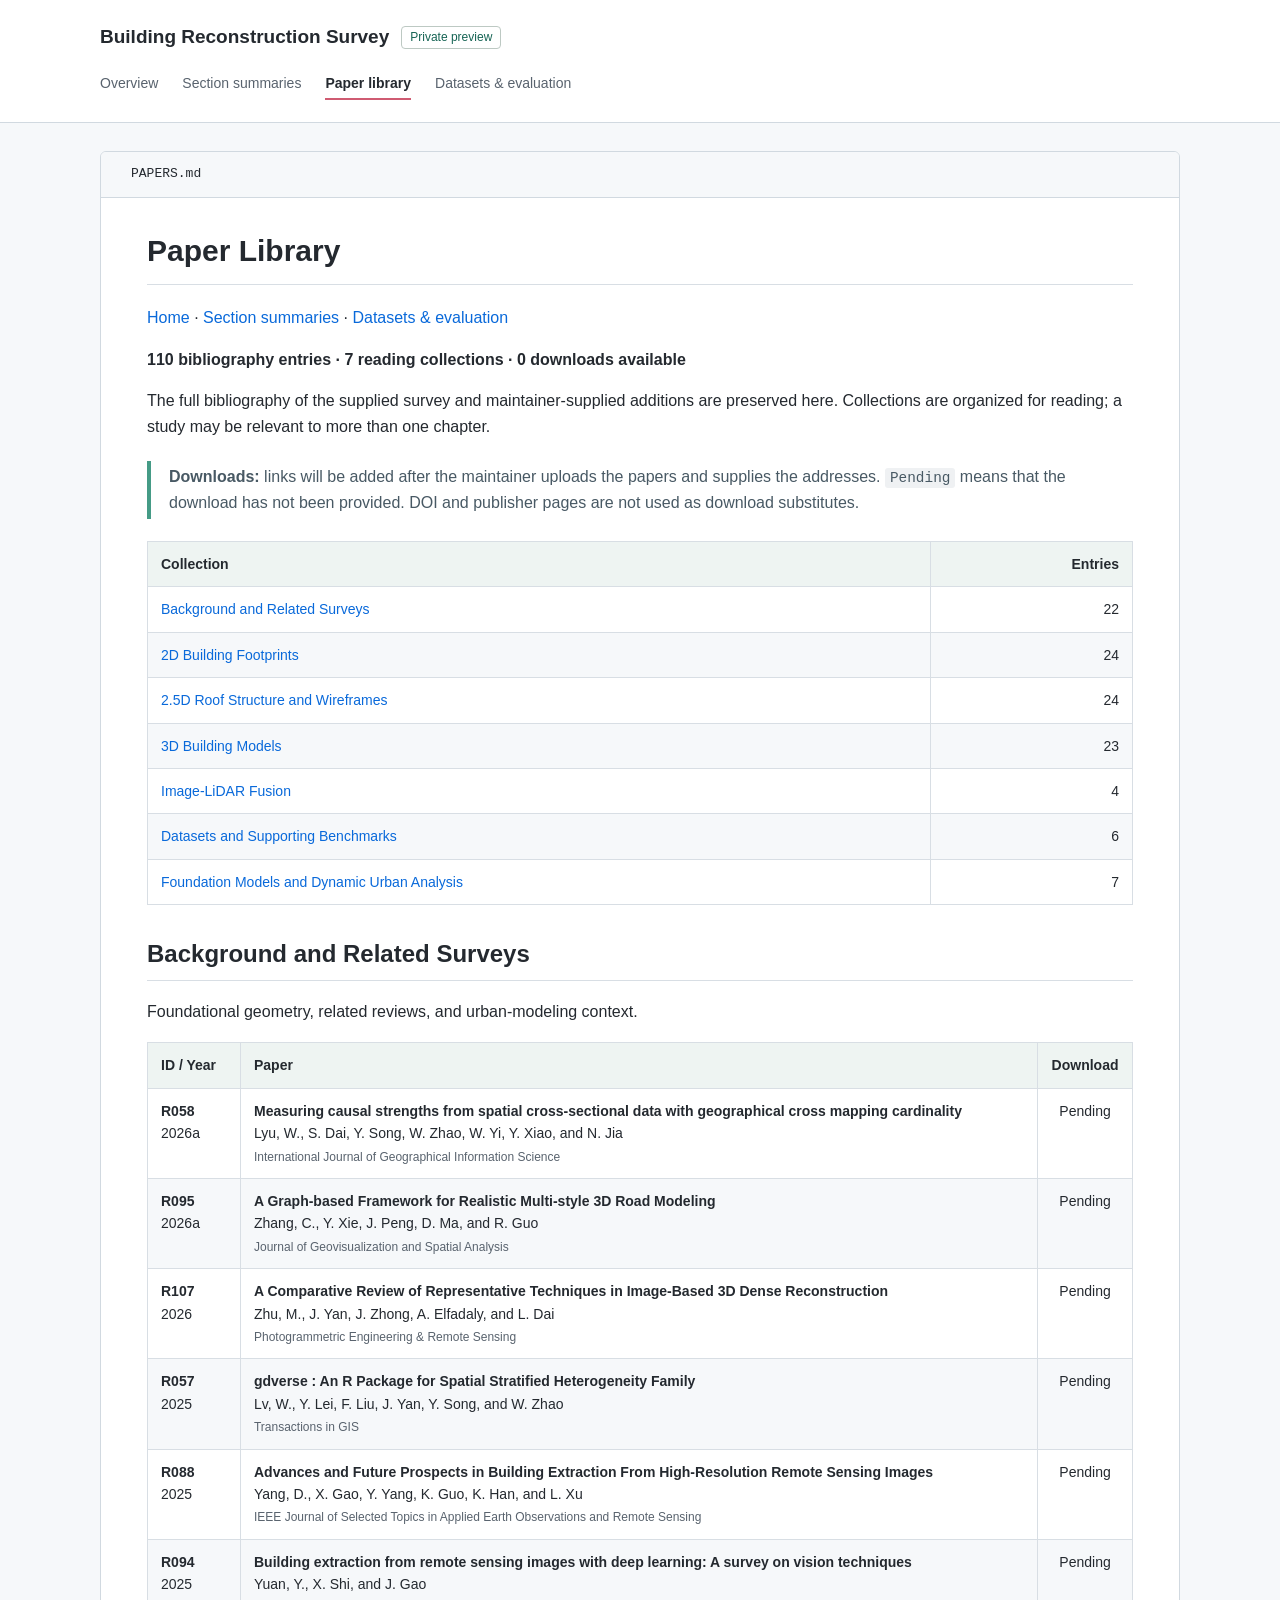
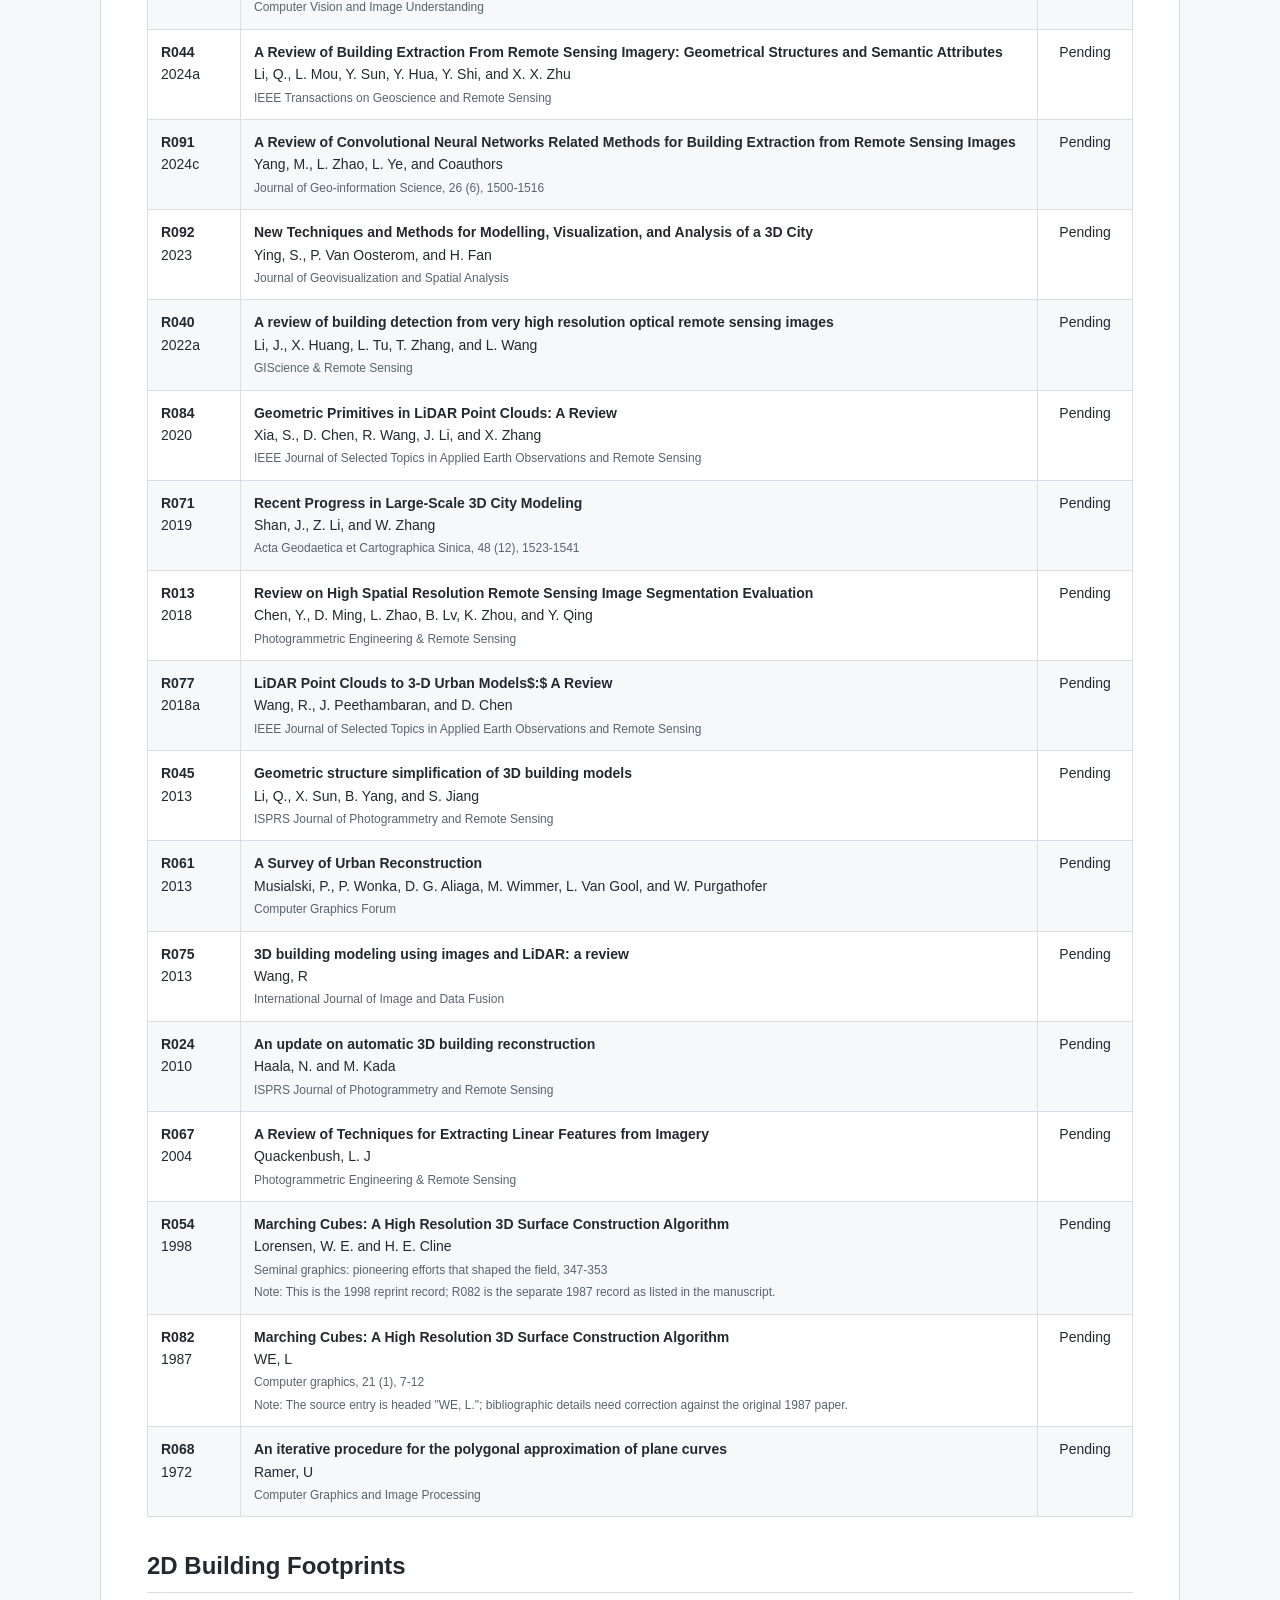
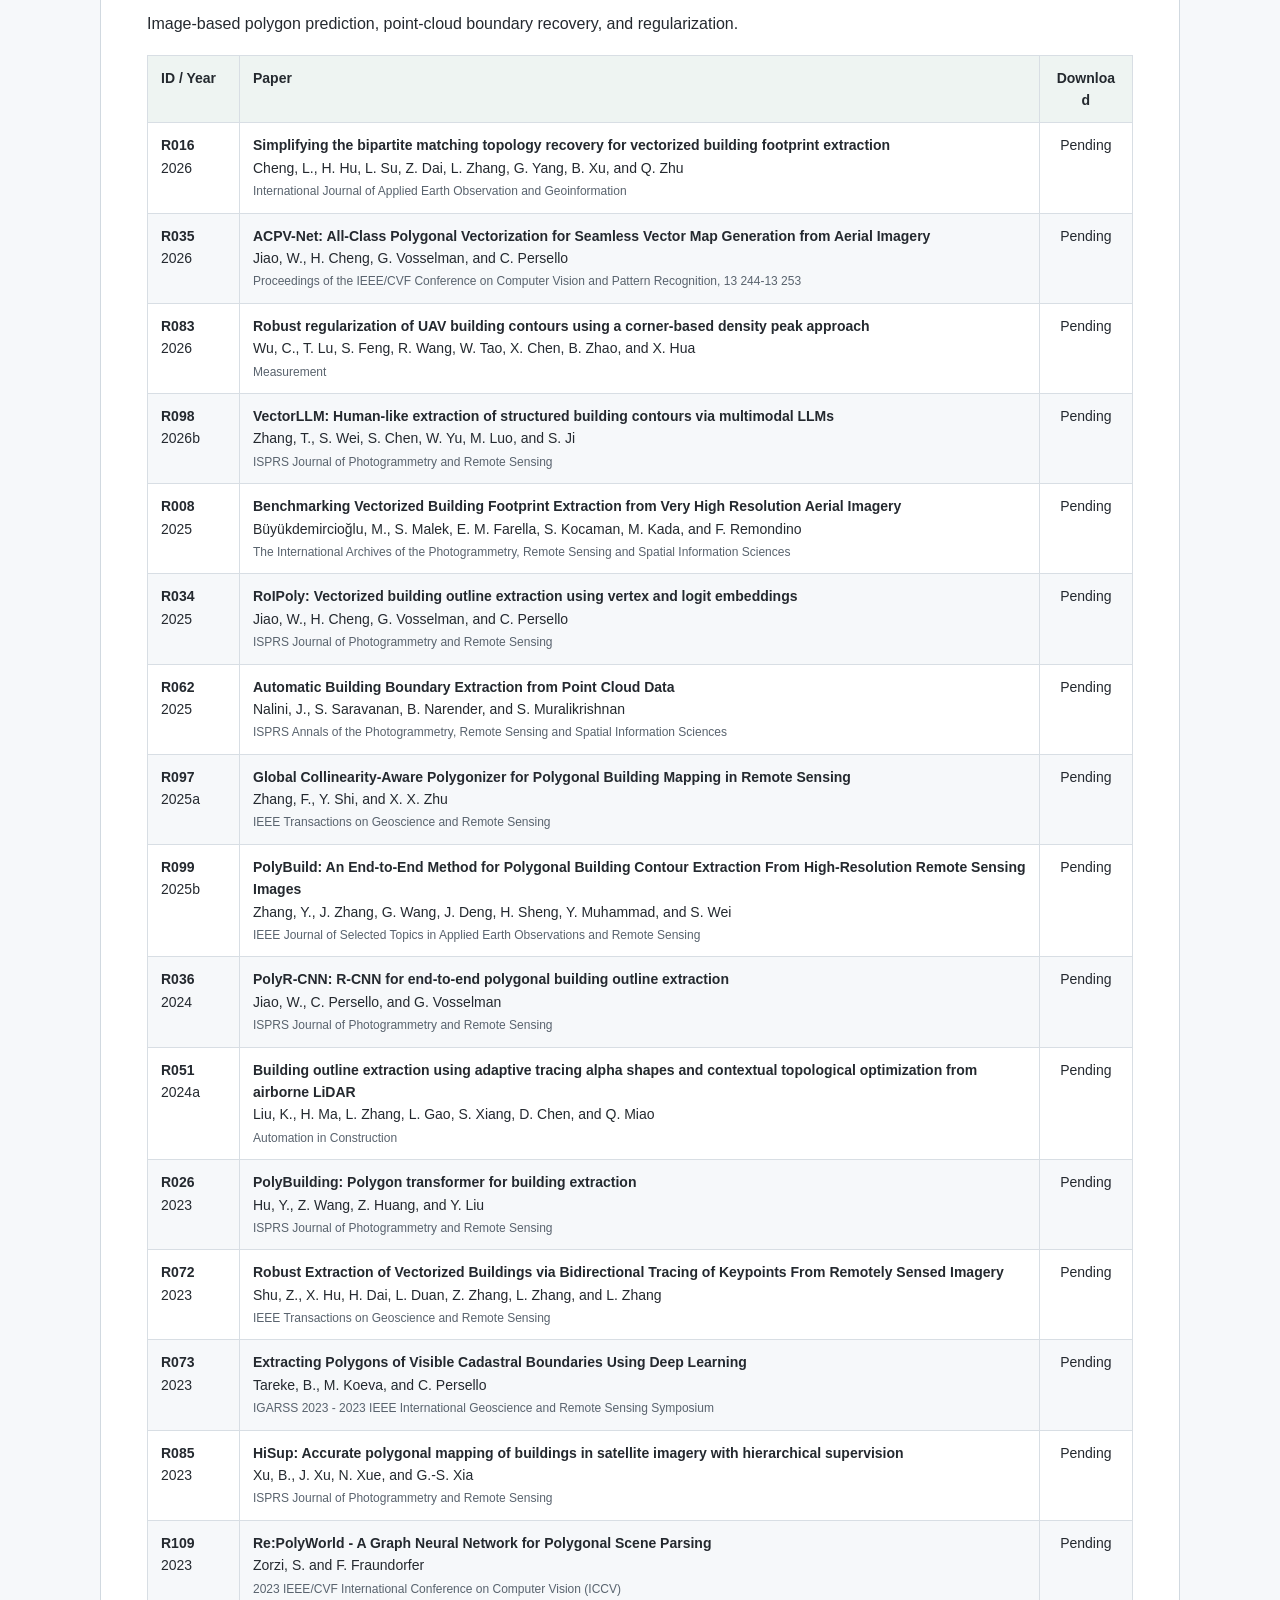
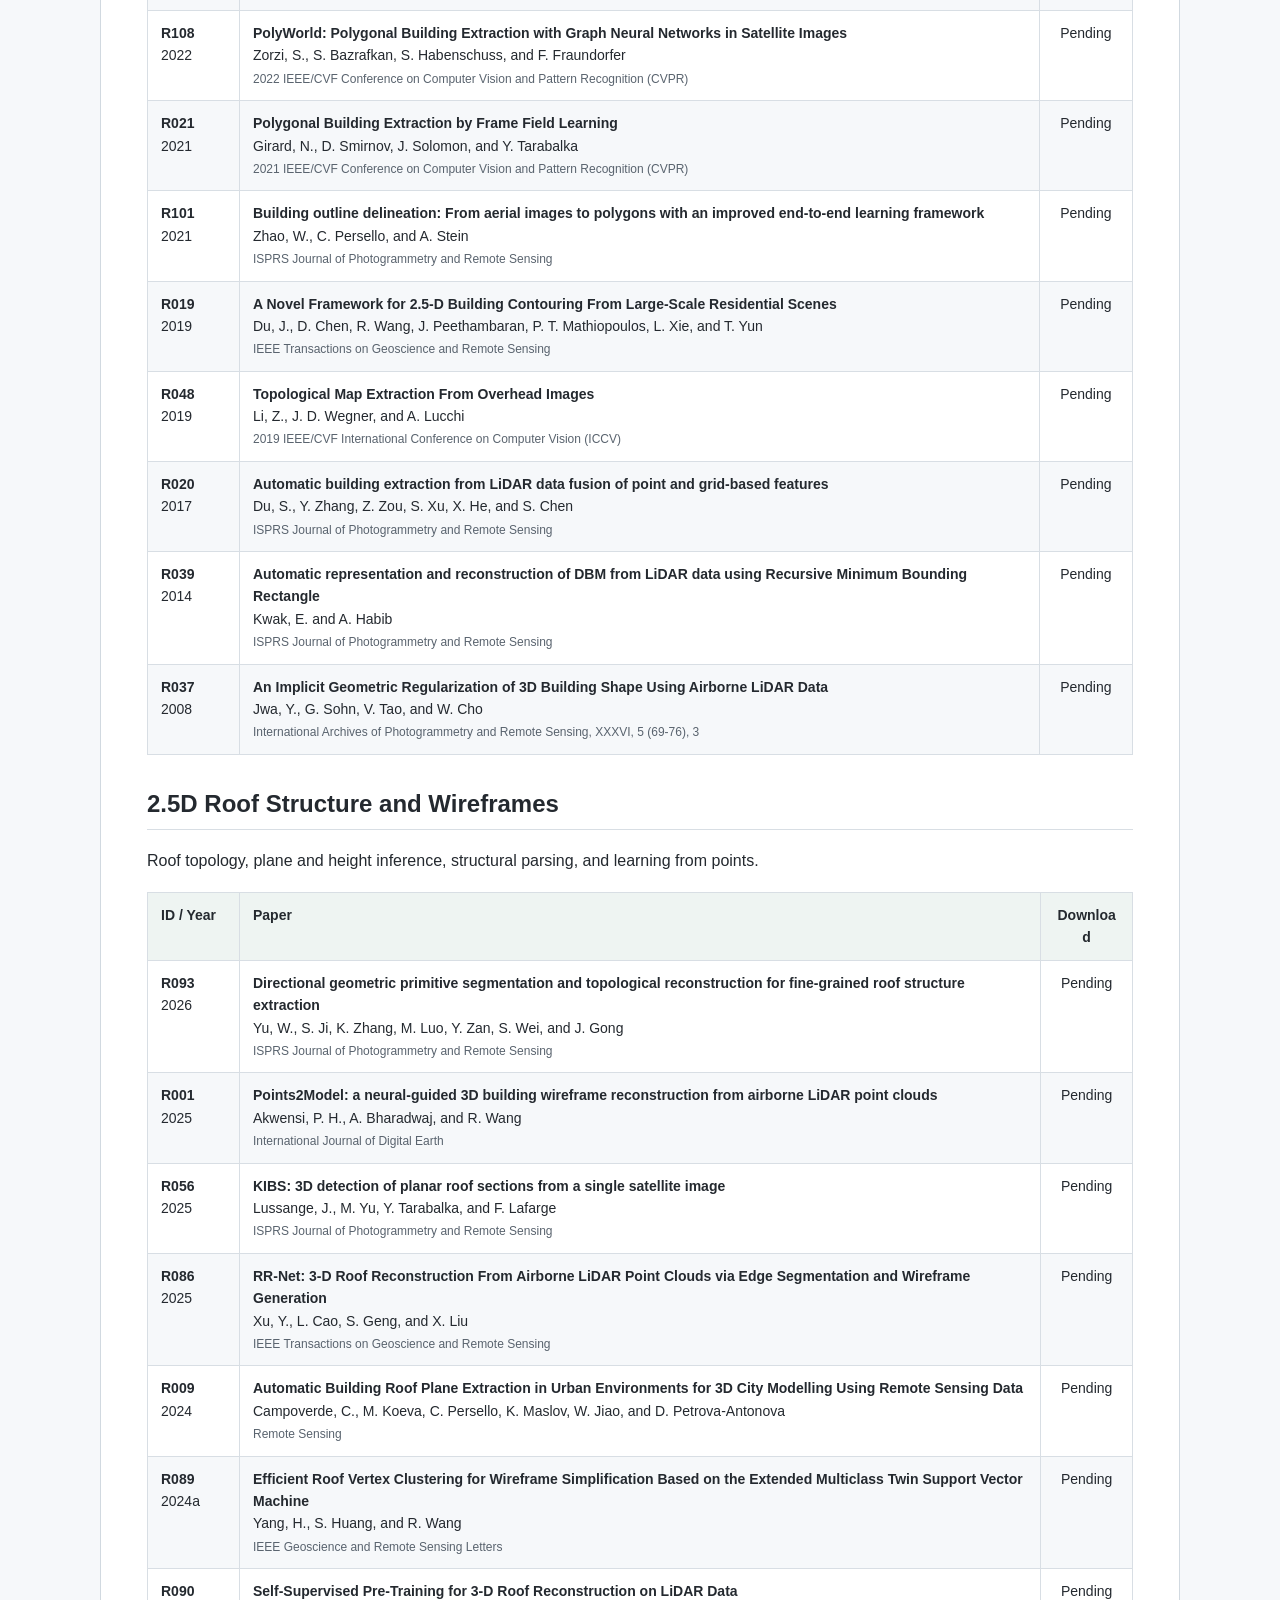
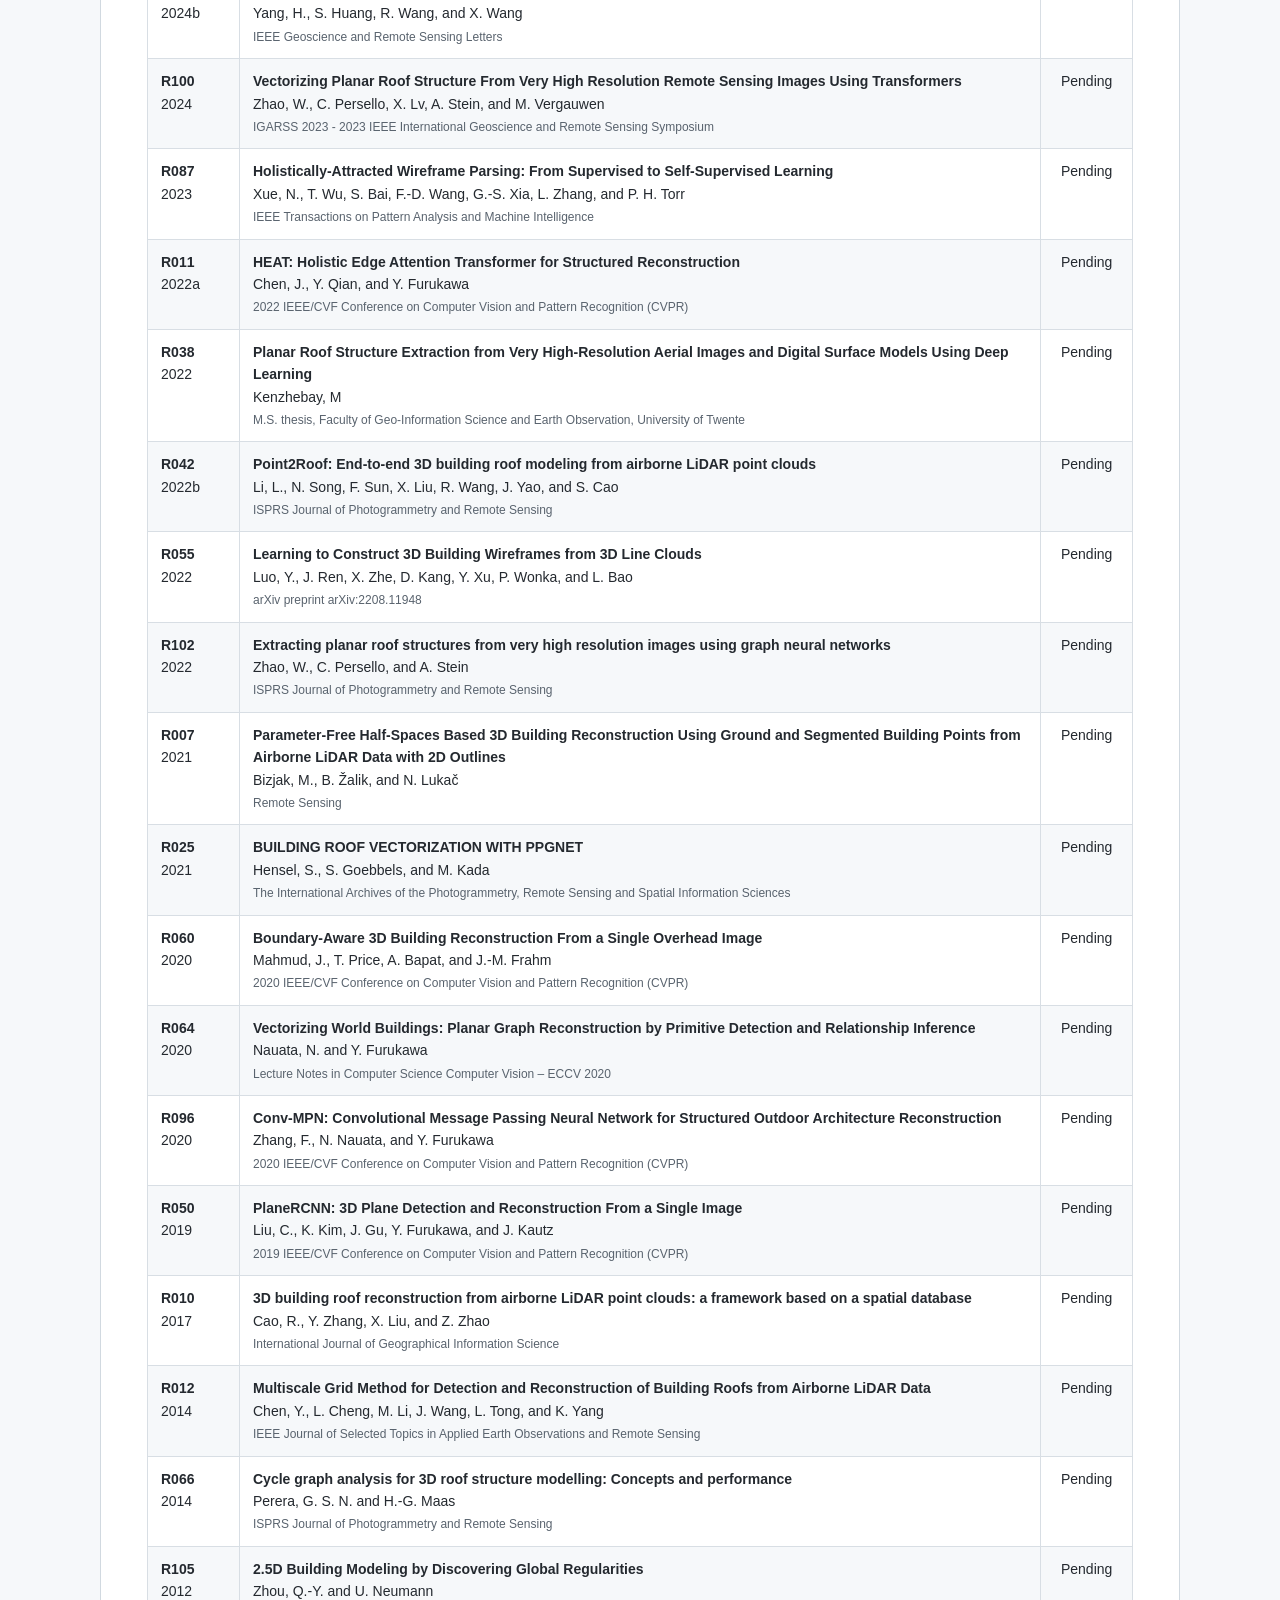
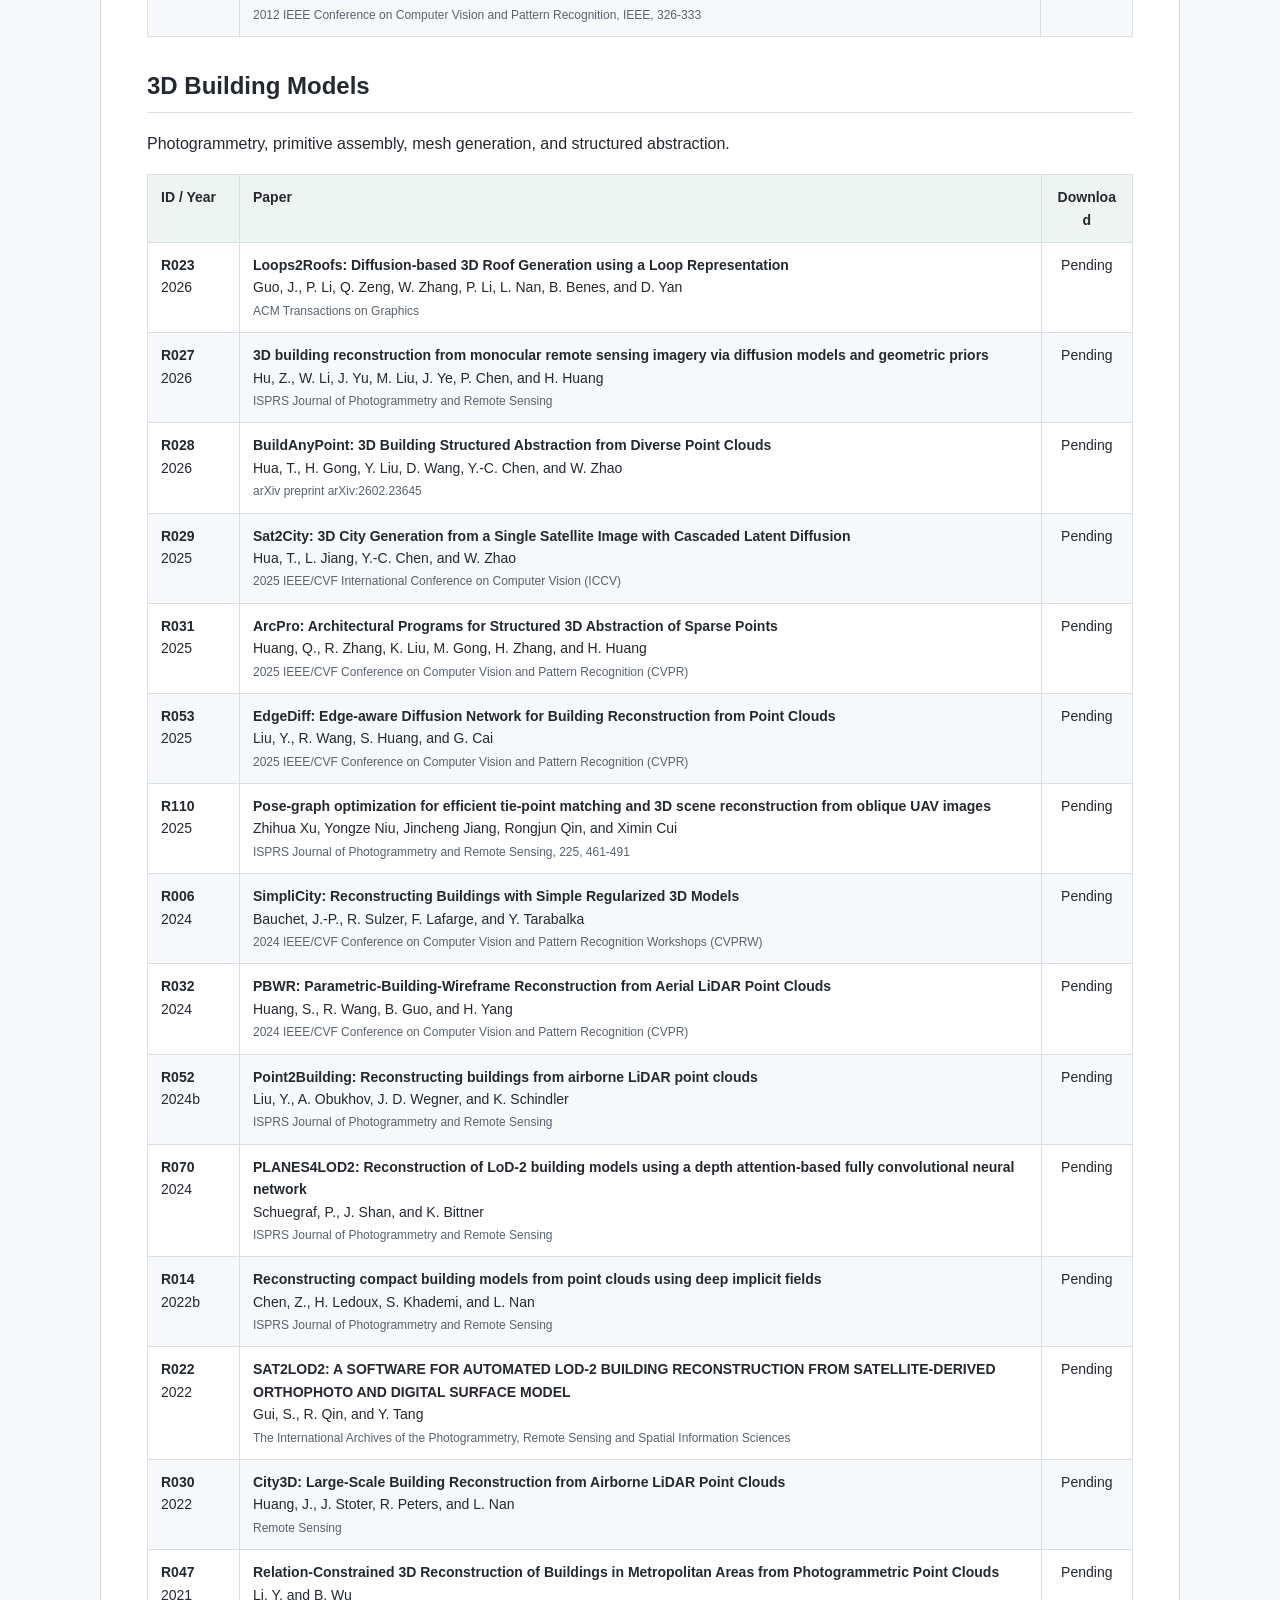
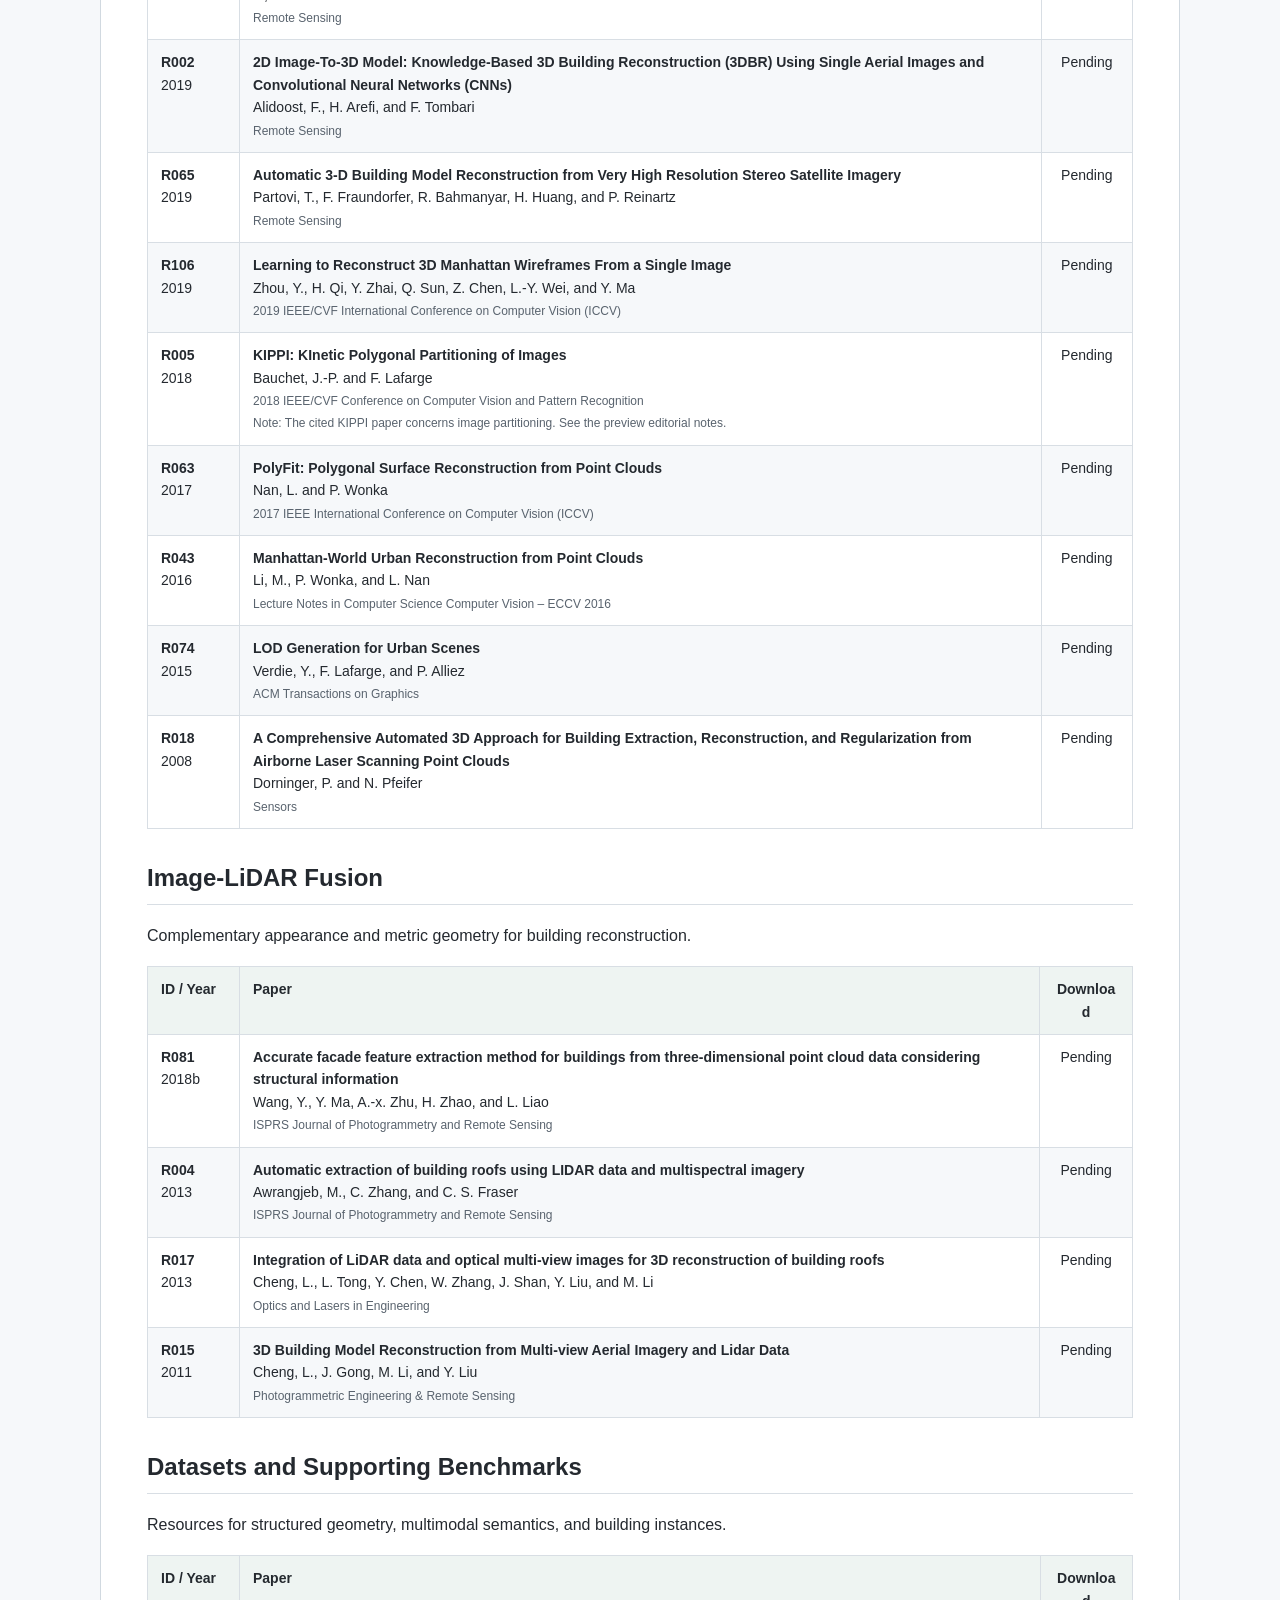
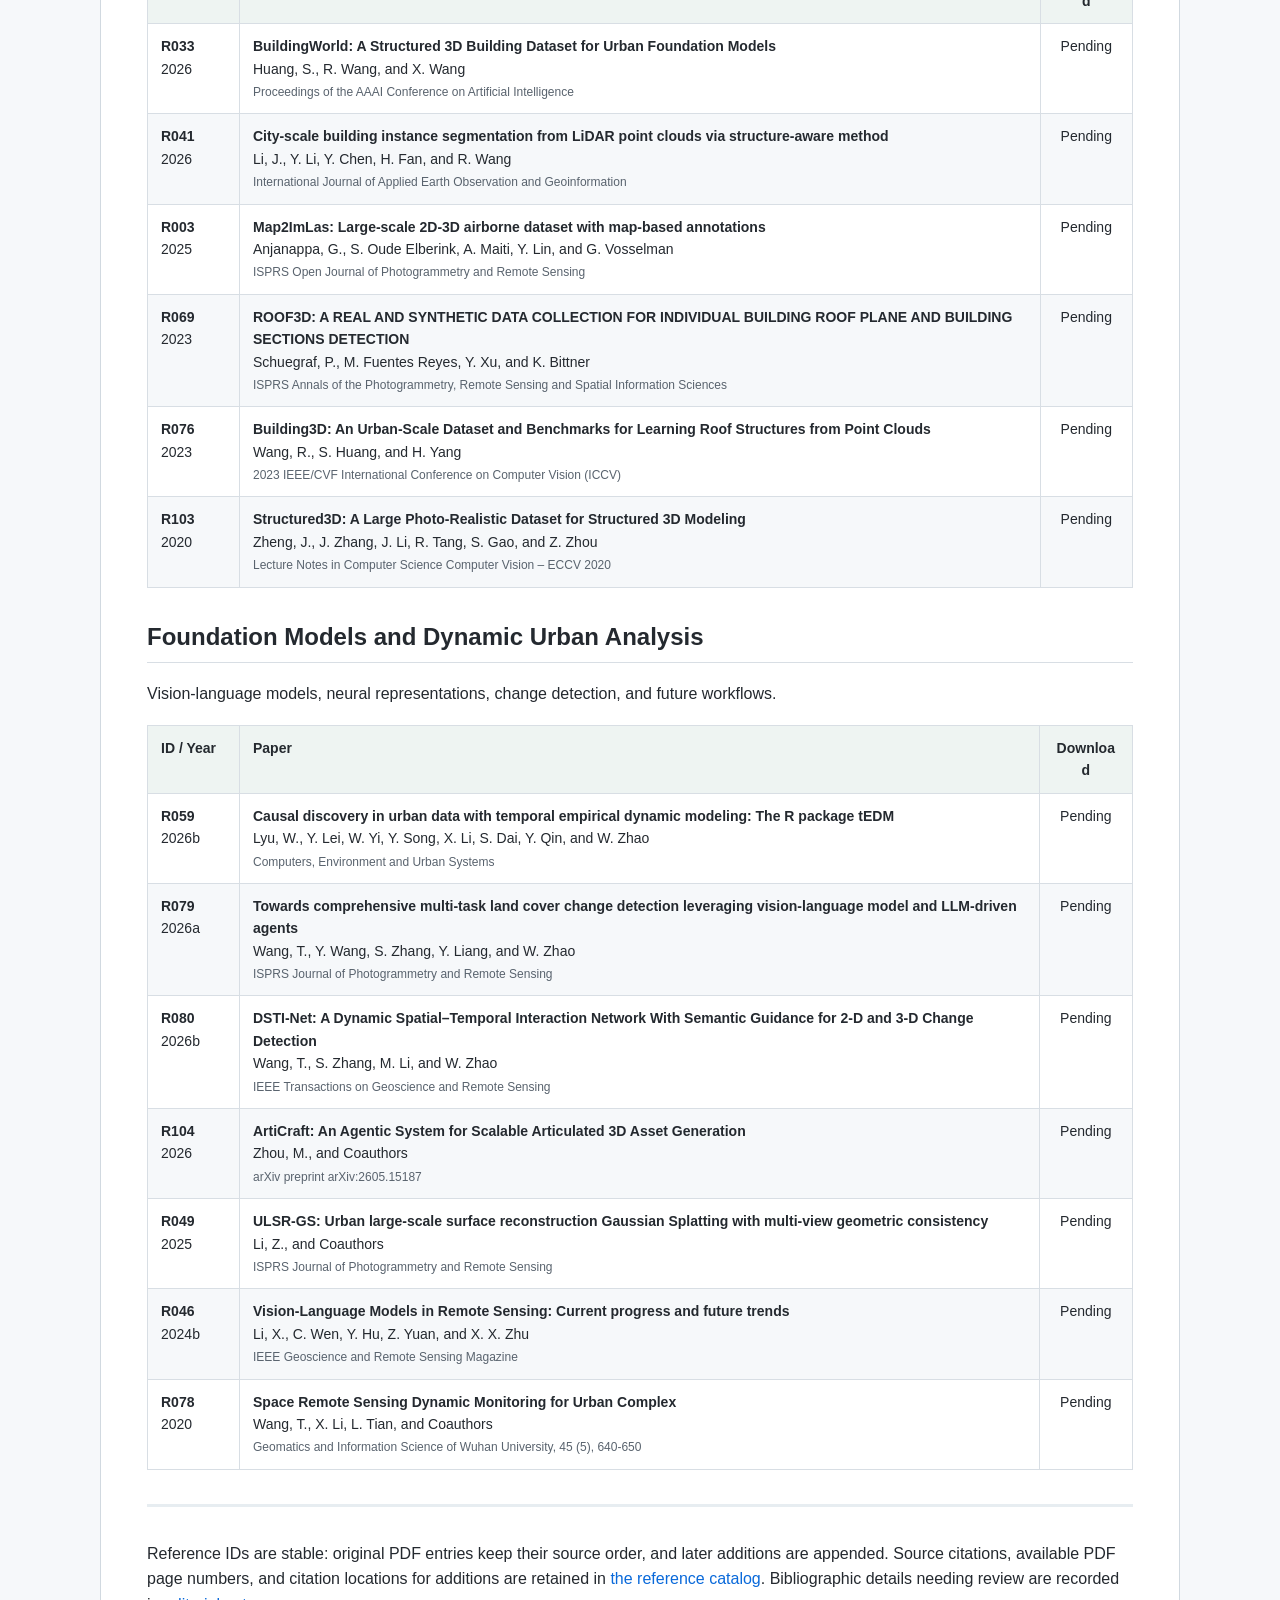
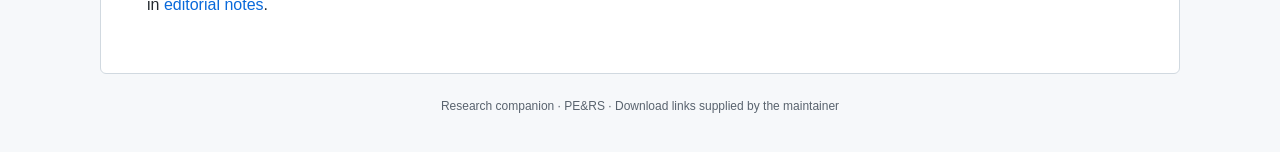
==== commit 6ca769e2: "Add Xu et al. 2025 Introduction reference" ====
--- a/preview/PAPERS.html
+++ b/preview/PAPERS.html
@@ -5,8 +5,8 @@
 <nav aria-label="Repository pages"><a href="index.html">Overview</a><a href="docs/section-summaries.html">Section summaries</a><a href="PAPERS.html" aria-current="page">Paper library</a><a href="docs/datasets-and-evaluation.html">Datasets & evaluation</a></nav></header>
 <main><div class="file-label">PAPERS.md</div><article class="markdown-body"><h1 id="paper-library">Paper Library</h1>
 <p><a href="index.html">Home</a> · <a href="docs/section-summaries.html">Section summaries</a> · <a href="docs/datasets-and-evaluation.html">Datasets &amp; evaluation</a></p>
-<p><strong>109 bibliography entries · 7 reading collections · 0 downloads available</strong></p>
-<p>The full bibliography of the supplied survey is preserved here. Collections are organized for reading; a study may be relevant to more than one chapter.</p>
+<p><strong>110 bibliography entries · 7 reading collections · 0 downloads available</strong></p>
+<p>The full bibliography of the supplied survey and maintainer-supplied additions are preserved here. Collections are organized for reading; a study may be relevant to more than one chapter.</p>
 <blockquote><p><strong>Downloads:</strong> links will be added after the maintainer uploads the papers and supplies the addresses. <code>Pending</code> means that the download has not been provided. DOI and publisher pages are not used as download substitutes.</p>
 </blockquote>
 <div class="table-scroll" tabindex="0"><table>
@@ -30,7 +30,7 @@
 </tr>
 <tr>
 <td style="text-align:left"><a href="#models">3D Building Models</a></td>
-<td style="text-align:right">22</td>
+<td style="text-align:right">23</td>
 </tr>
 <tr>
 <td style="text-align:left"><a href="#fusion">Image-LiDAR Fusion</a></td>
@@ -477,6 +477,11 @@
 <td style="text-align:center">Pending</td>
 </tr>
 <tr>
+<td style="text-align:left"><a id="r110"></a><strong>R110</strong><br/>2025</td>
+<td style="text-align:left"><strong>Pose-graph optimization for efficient tie-point matching and 3D scene reconstruction from oblique UAV images</strong><br/>Zhihua Xu, Yongze Niu, Jincheng Jiang, Rongjun Qin, and Ximin Cui<br/><sub>ISPRS Journal of Photogrammetry and Remote Sensing, 225, 461-491</sub></td>
+<td style="text-align:center">Pending</td>
+</tr>
+<tr>
 <td style="text-align:left"><a id="r006"></a><strong>R006</strong><br/>2024</td>
 <td style="text-align:left"><strong>SimpliCity: Reconstructing Buildings with Simple Regularized 3D Models</strong><br/>Bauchet, J.-P., R. Sulzer, F. Lafarge, and Y. Tarabalka<br/><sub>2024 IEEE/CVF Conference on Computer Vision and Pattern Recognition Workshops (CVPRW)</sub></td>
 <td style="text-align:center">Pending</td>
@@ -683,6 +688,6 @@
 </tbody>
 </table></div>
 <hr/>
-<p>Reference IDs preserve the order of the original bibliography. Source citations and PDF page numbers are retained in <a href="../data/references.json">the reference catalog</a>. Bibliographic details needing review are recorded in <a href="docs/editorial-notes.html">editorial notes</a>.</p>
+<p>Reference IDs are stable: original PDF entries keep their source order, and later additions are appended. Source citations, available PDF page numbers, and citation locations for additions are retained in <a href="../data/references.json">the reference catalog</a>. Bibliographic details needing review are recorded in <a href="docs/editorial-notes.html">editorial notes</a>.</p>
 </article></main>
 <footer>Research companion · PE&amp;RS · Download links supplied by the maintainer</footer></body></html>
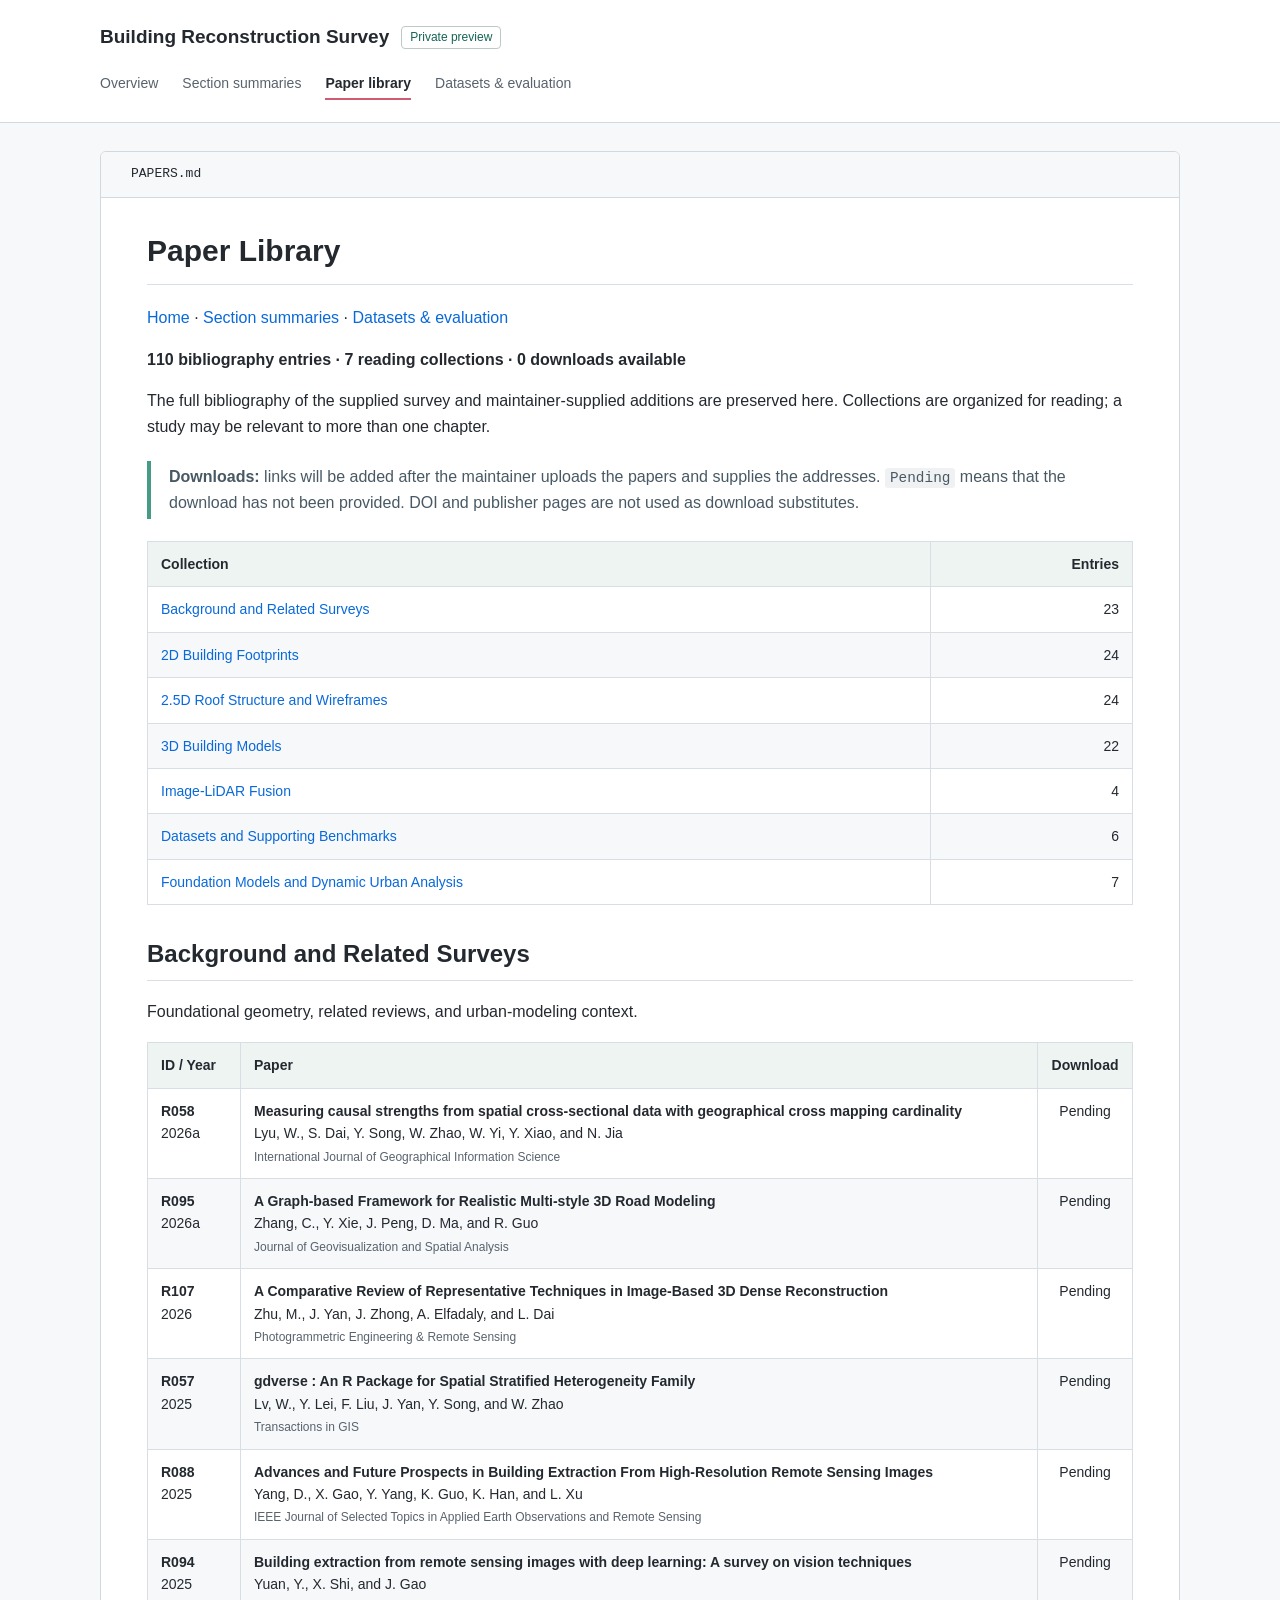
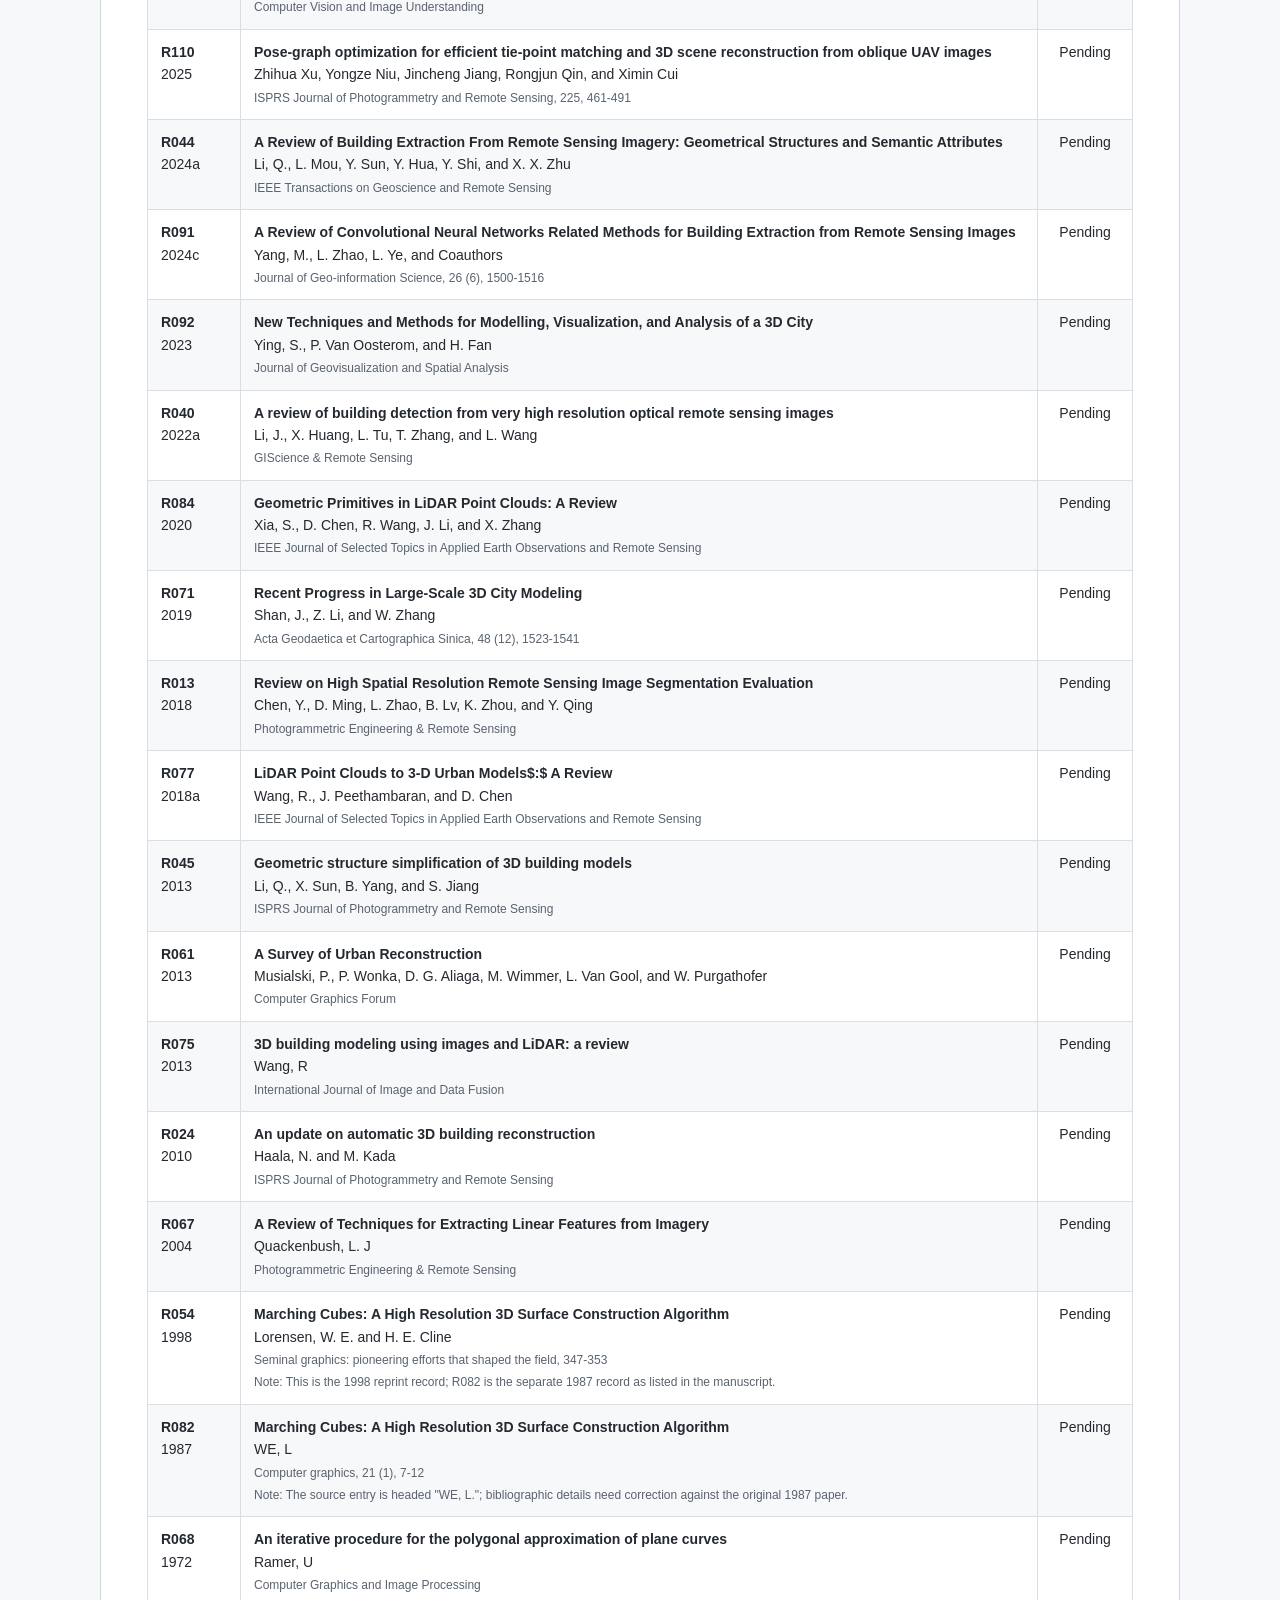
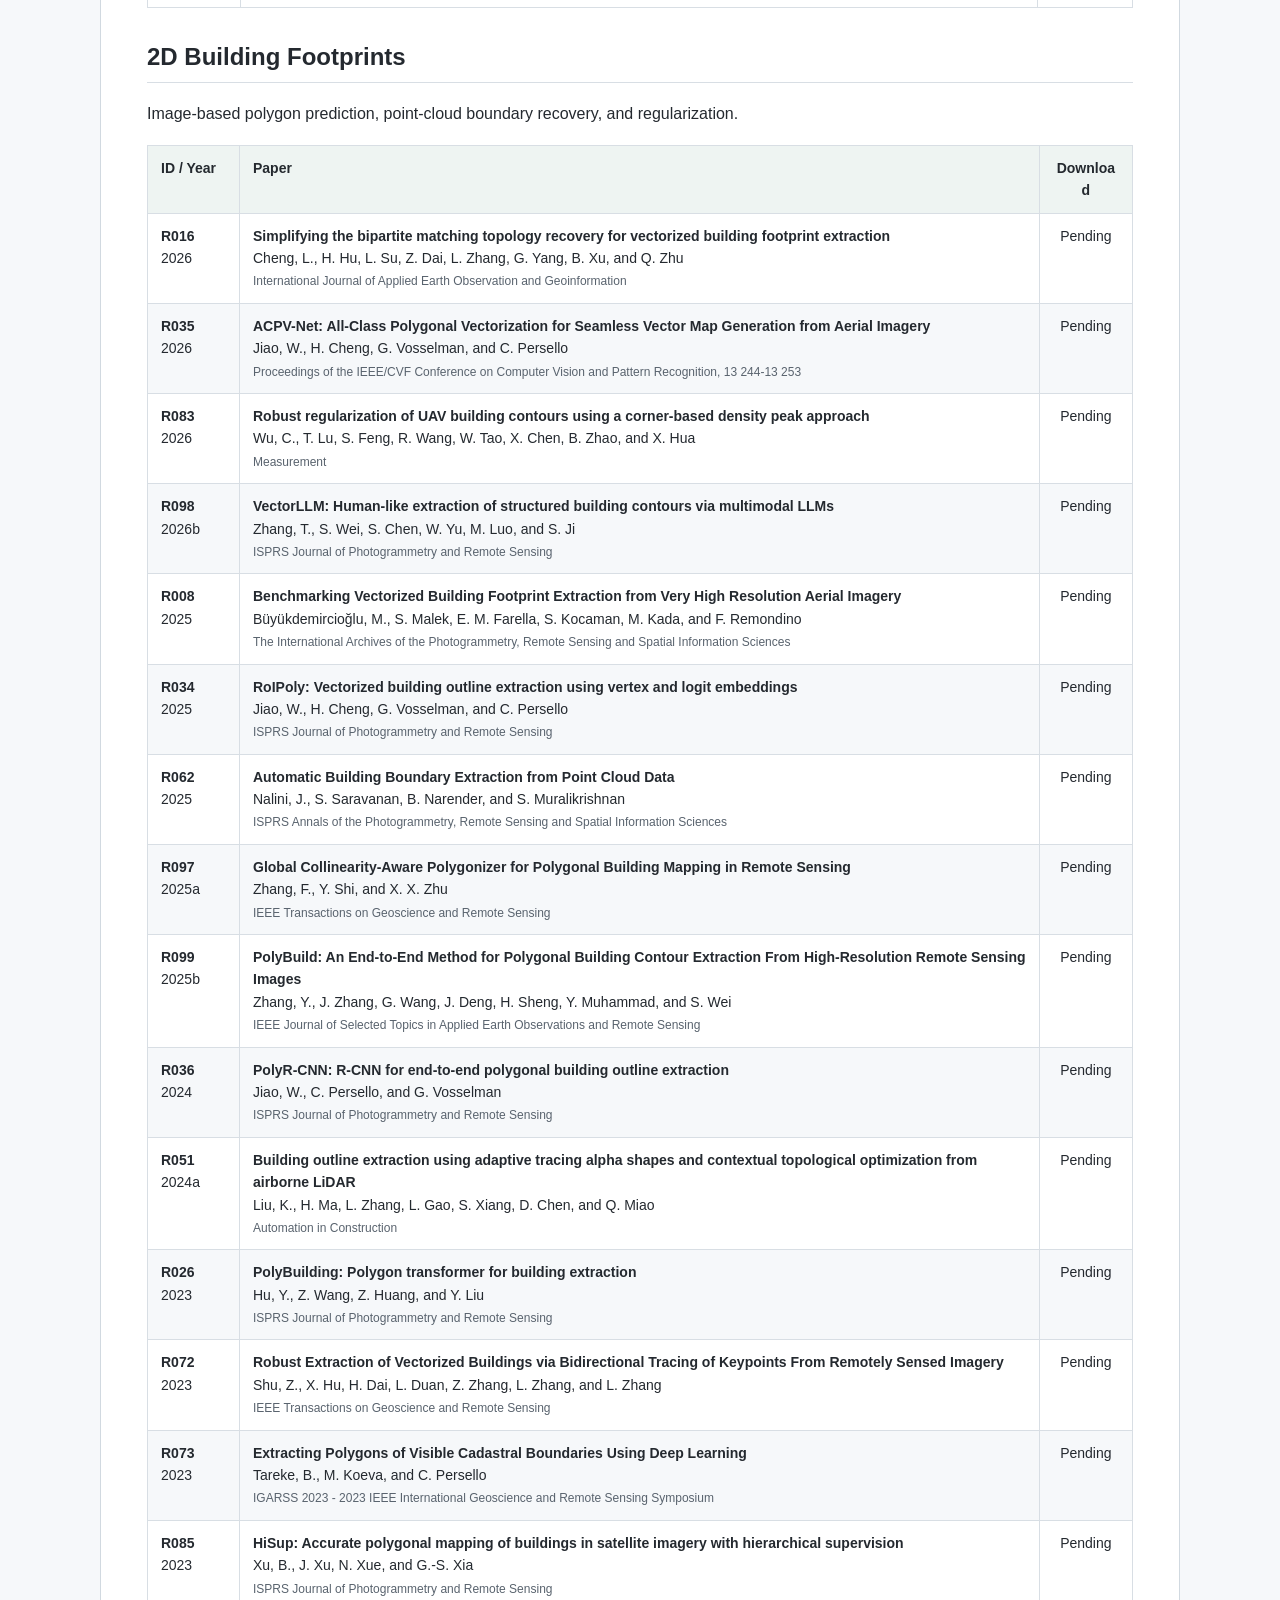
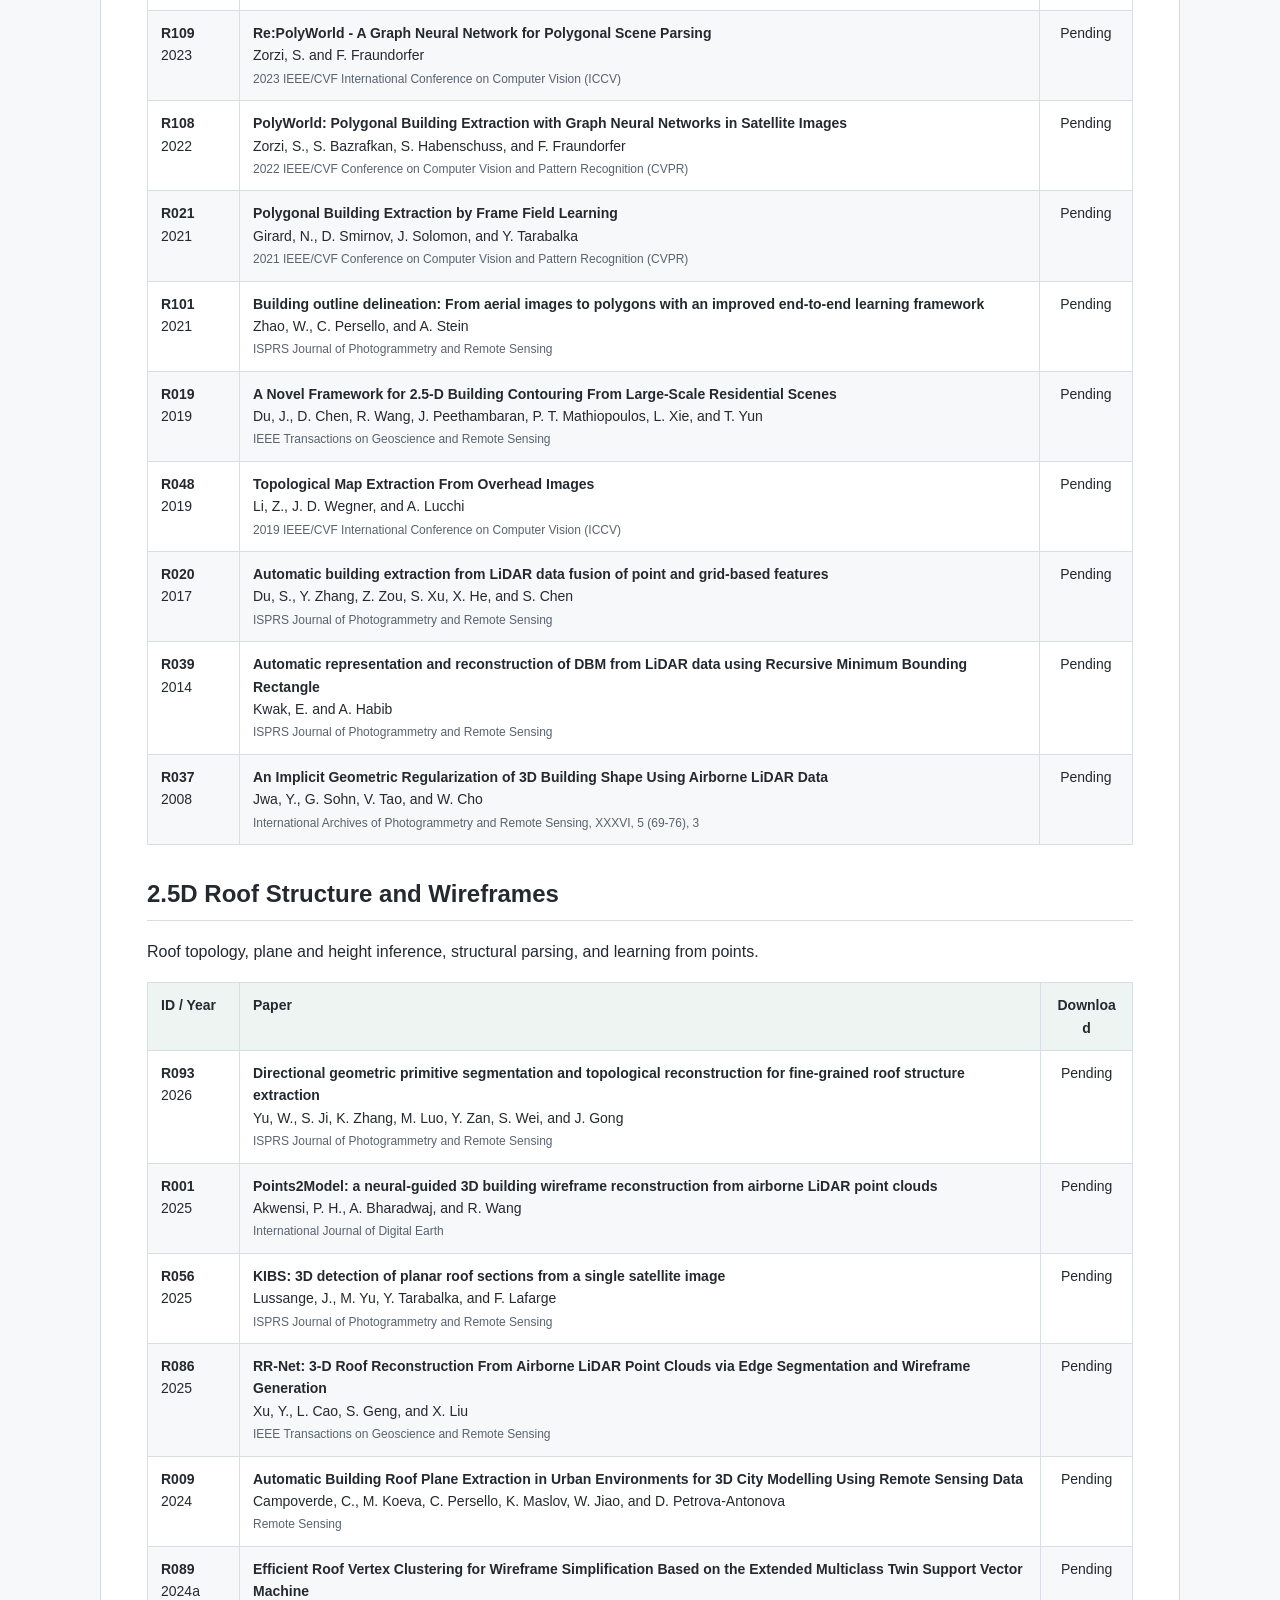
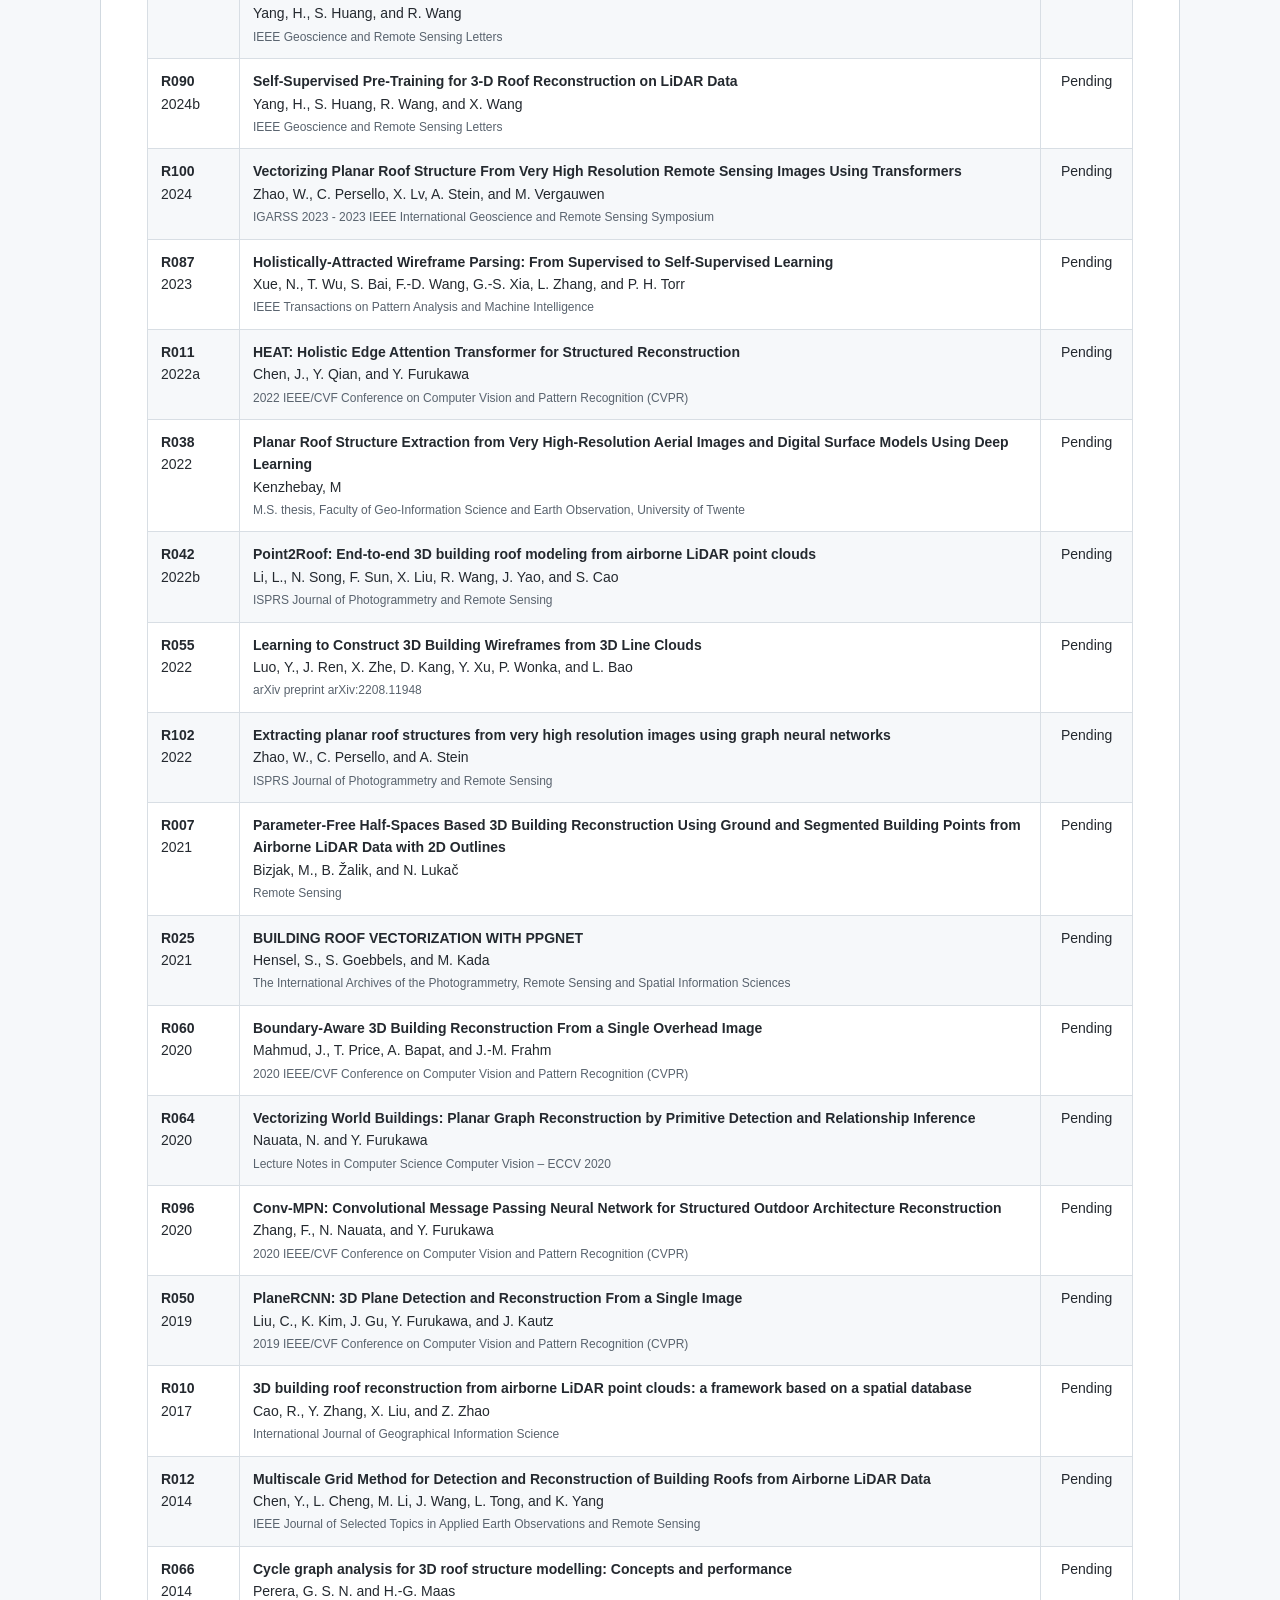
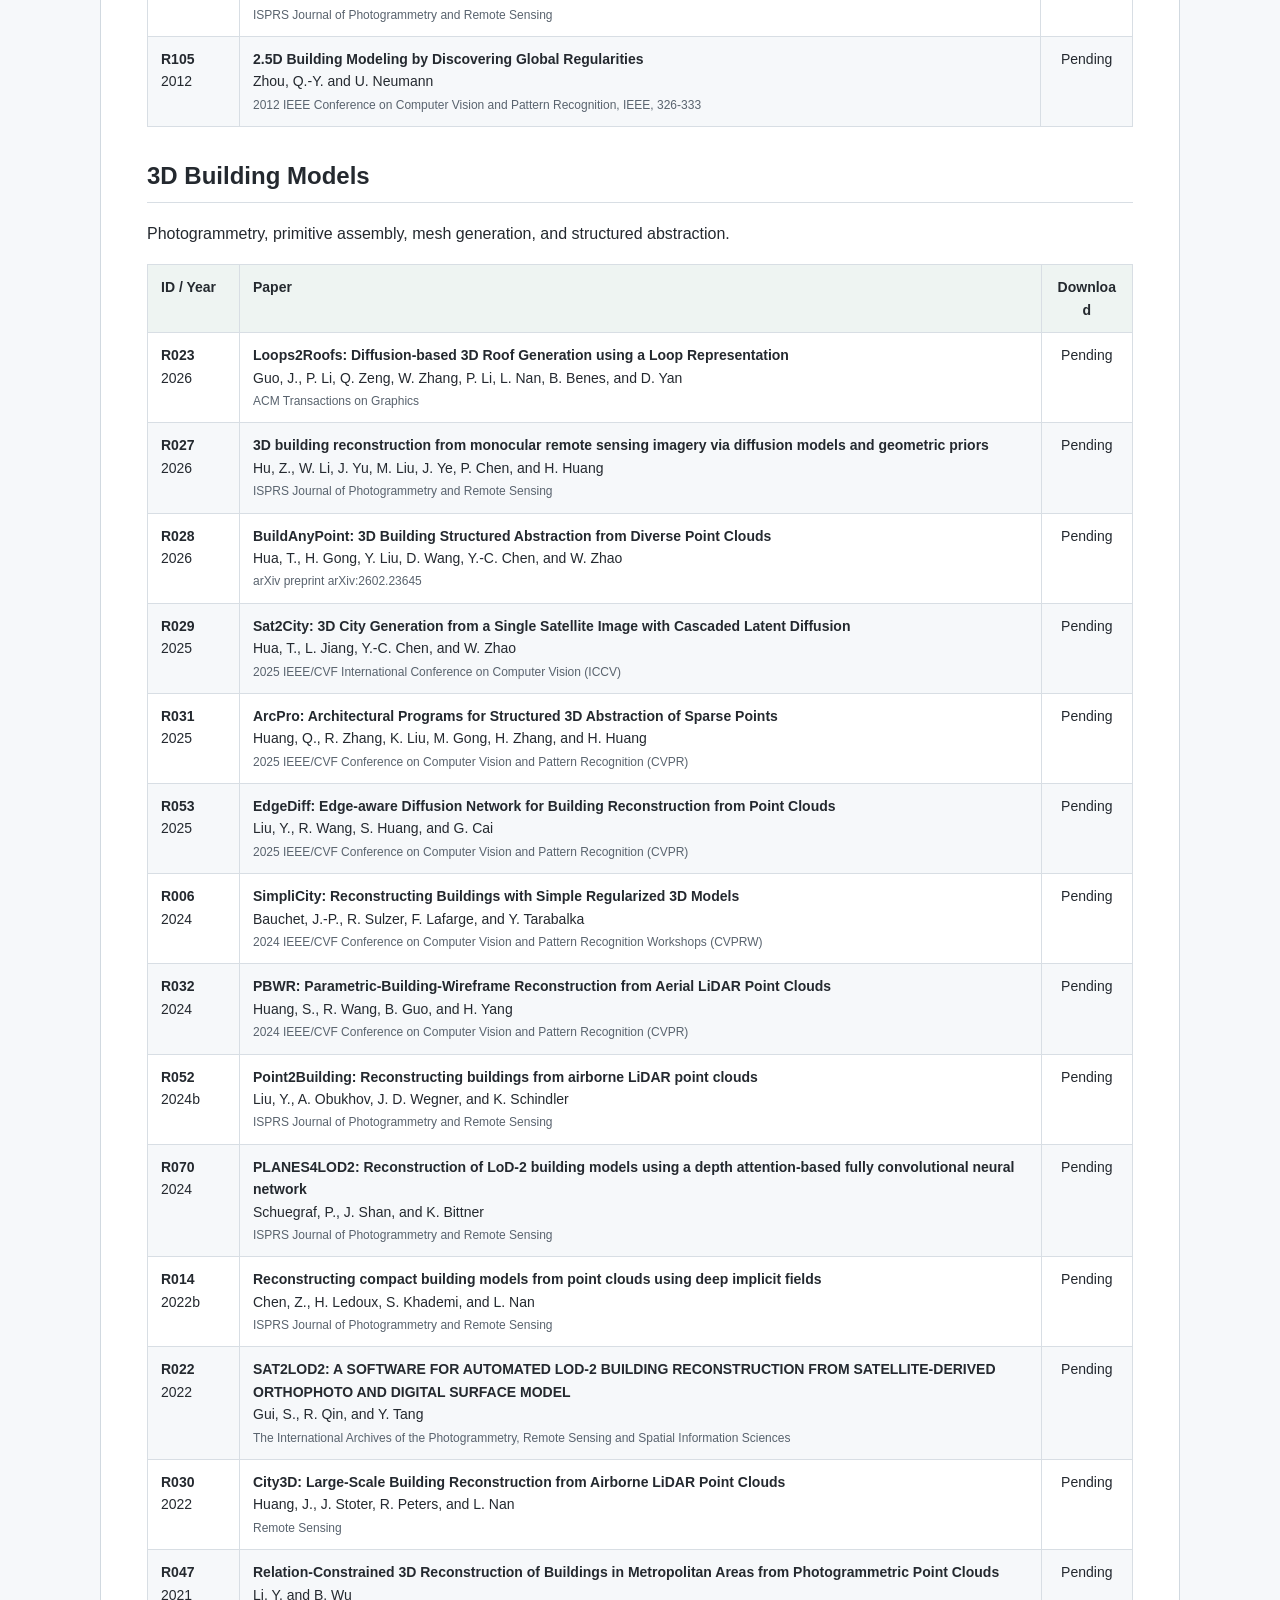
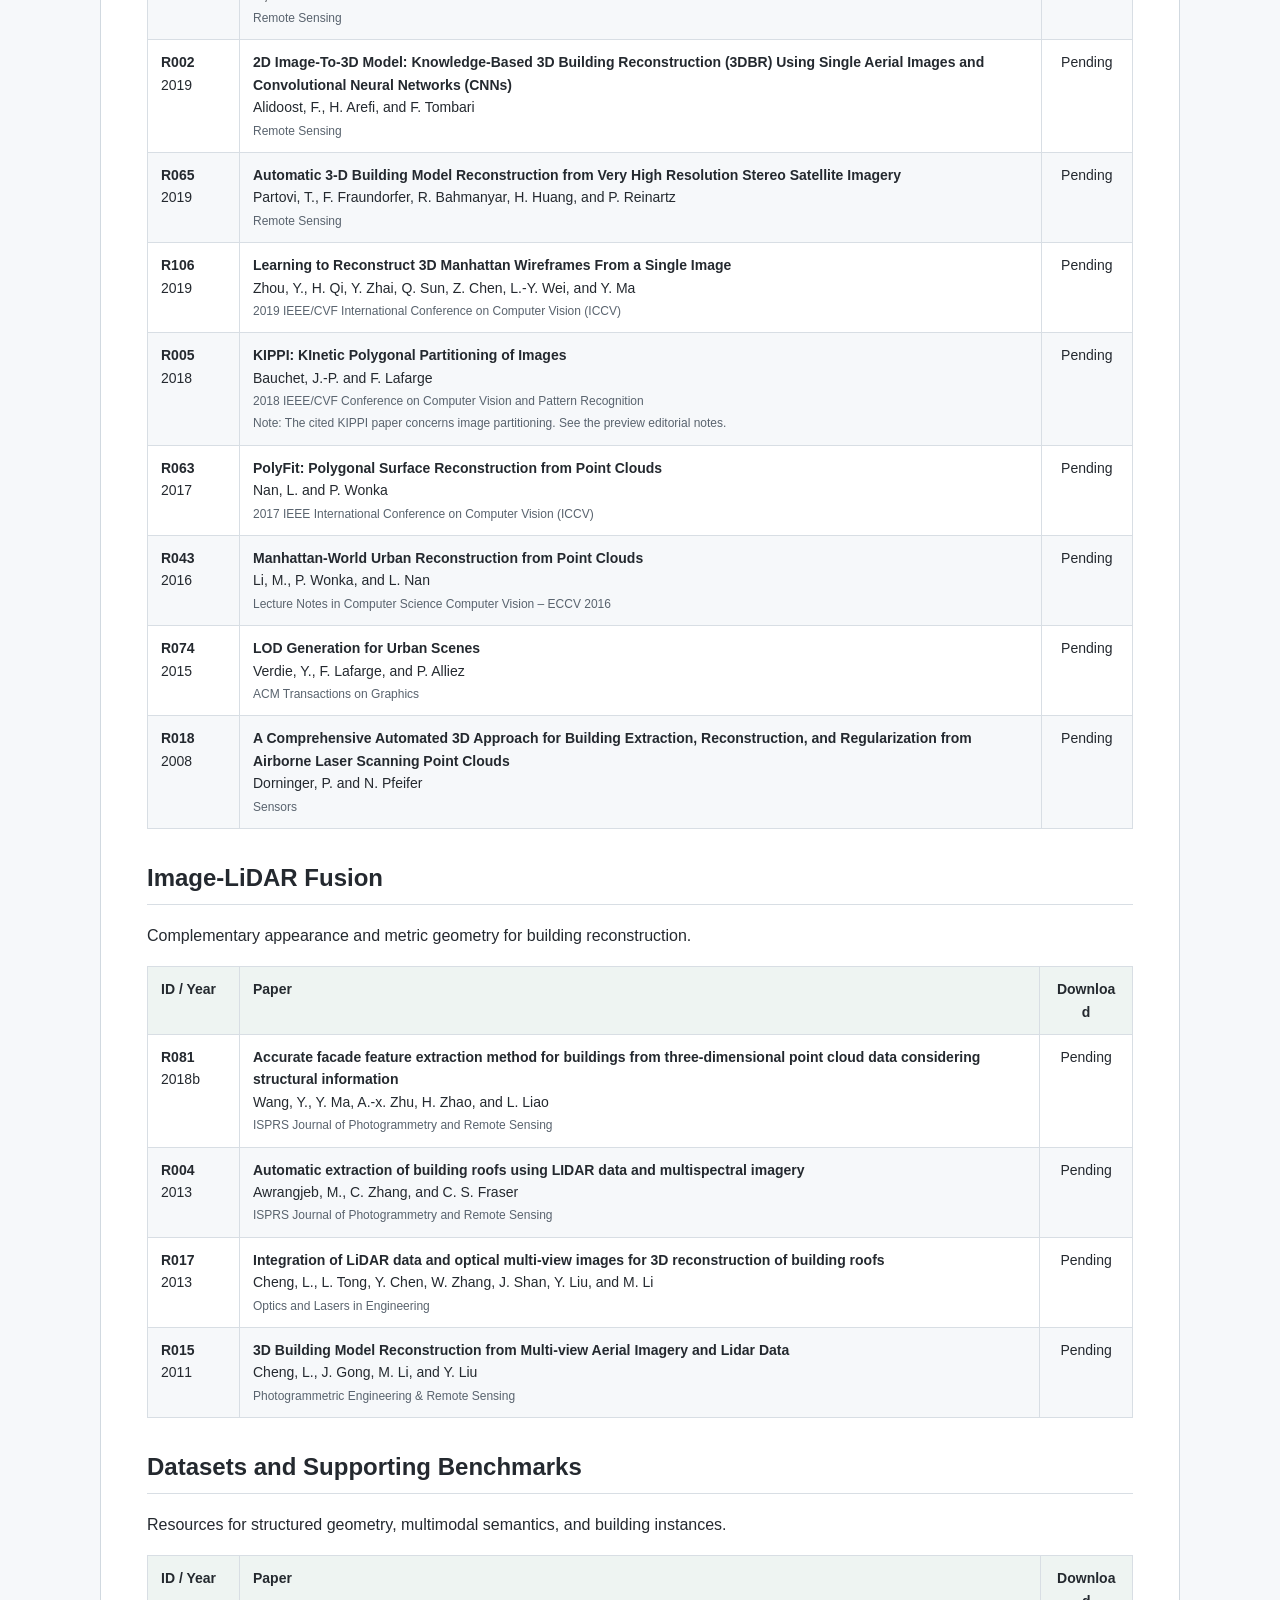
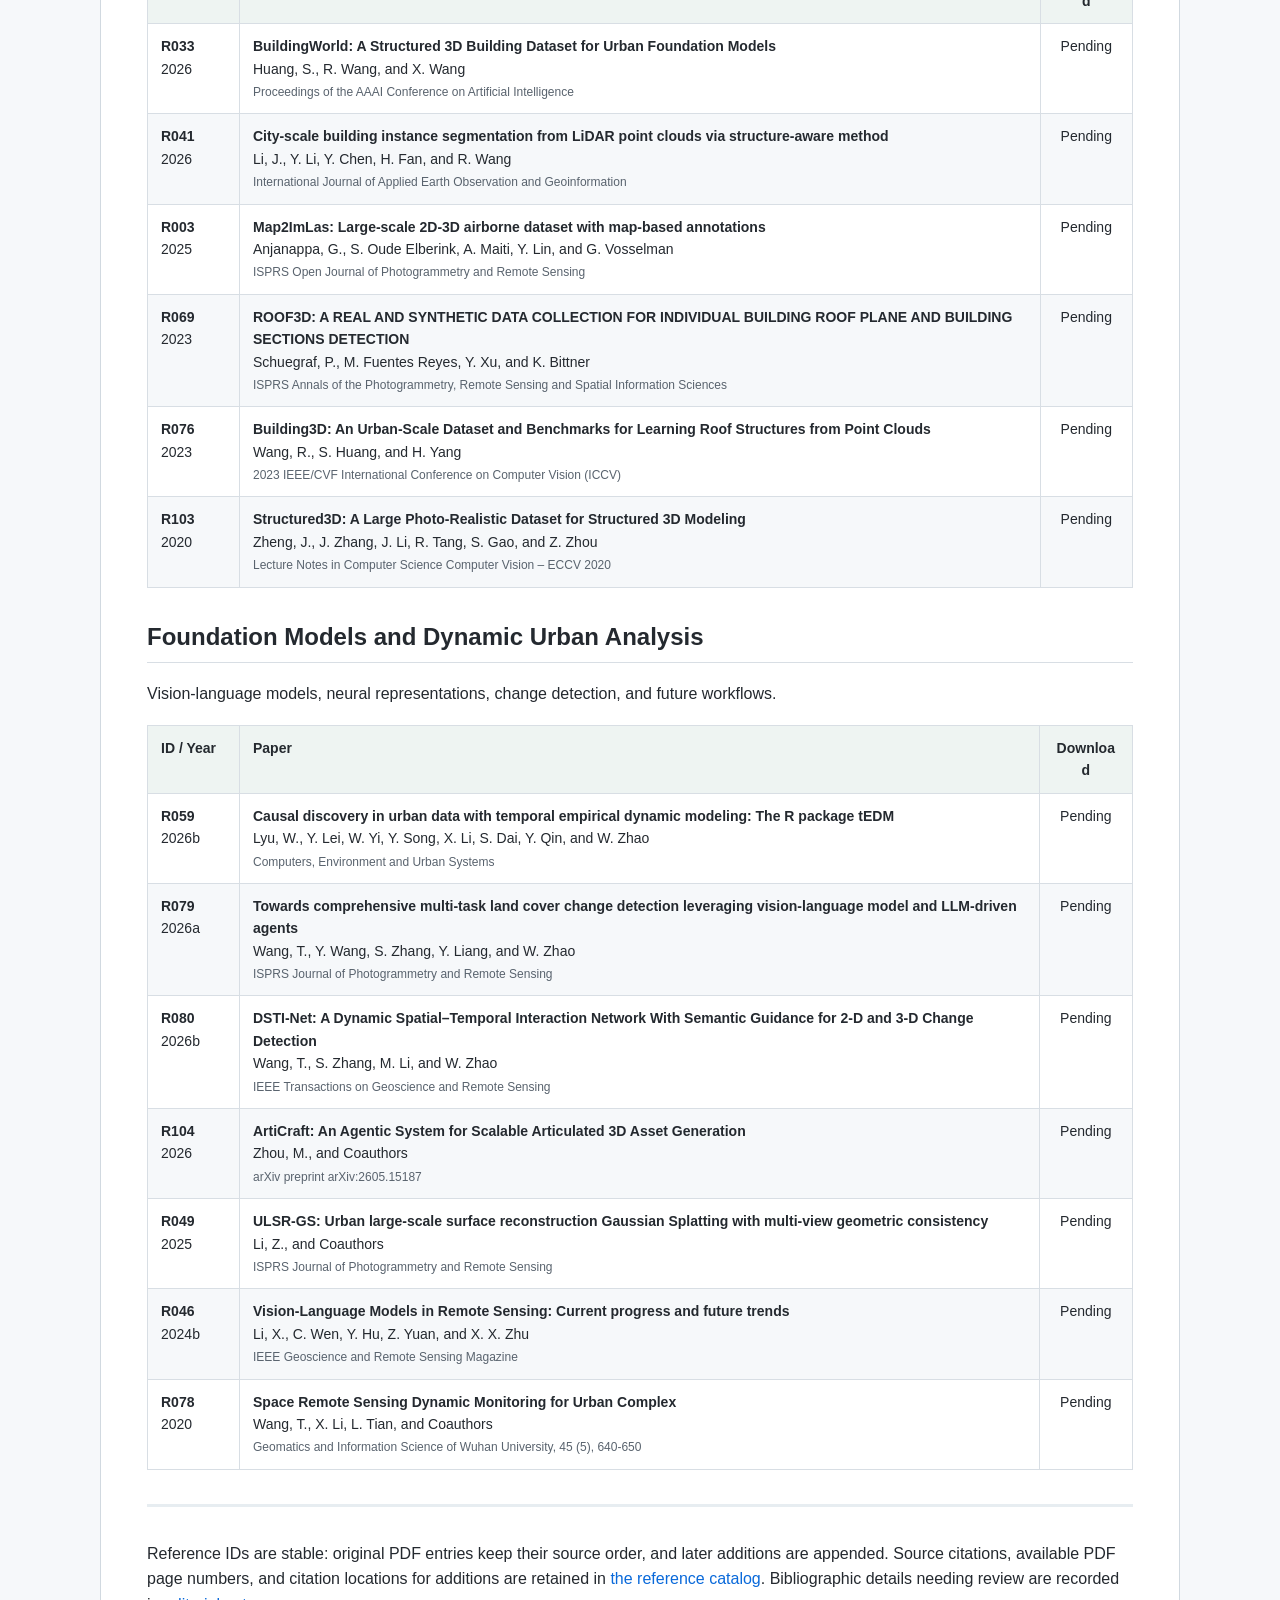
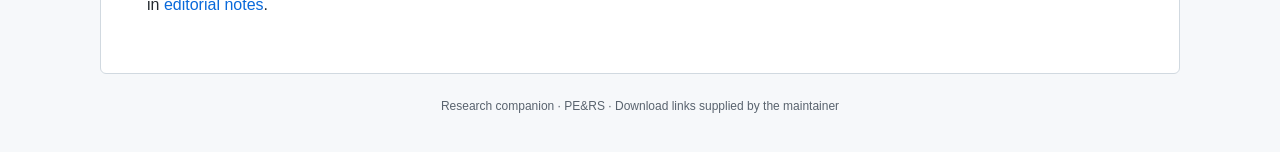
==== commit c62a48b7: "Correct Xu reference grouping and remove added summary citations" ====
--- a/preview/PAPERS.html
+++ b/preview/PAPERS.html
@@ -18,7 +18,7 @@
 <tbody>
 <tr>
 <td style="text-align:left"><a href="#background">Background and Related Surveys</a></td>
-<td style="text-align:right">22</td>
+<td style="text-align:right">23</td>
 </tr>
 <tr>
 <td style="text-align:left"><a href="#footprints">2D Building Footprints</a></td>
@@ -30,7 +30,7 @@
 </tr>
 <tr>
 <td style="text-align:left"><a href="#models">3D Building Models</a></td>
-<td style="text-align:right">23</td>
+<td style="text-align:right">22</td>
 </tr>
 <tr>
 <td style="text-align:left"><a href="#fusion">Image-LiDAR Fusion</a></td>
@@ -88,6 +88,11 @@
 <td style="text-align:center">Pending</td>
 </tr>
 <tr>
+<td style="text-align:left"><a id="r110"></a><strong>R110</strong><br/>2025</td>
+<td style="text-align:left"><strong>Pose-graph optimization for efficient tie-point matching and 3D scene reconstruction from oblique UAV images</strong><br/>Zhihua Xu, Yongze Niu, Jincheng Jiang, Rongjun Qin, and Ximin Cui<br/><sub>ISPRS Journal of Photogrammetry and Remote Sensing, 225, 461-491</sub></td>
+<td style="text-align:center">Pending</td>
+</tr>
+<tr>
 <td style="text-align:left"><a id="r044"></a><strong>R044</strong><br/>2024a</td>
 <td style="text-align:left"><strong>A Review of Building Extraction From Remote Sensing Imagery: Geometrical Structures and Semantic Attributes</strong><br/>Li, Q., L. Mou, Y. Sun, Y. Hua, Y. Shi, and X. X. Zhu<br/><sub>IEEE Transactions on Geoscience and Remote Sensing</sub></td>
 <td style="text-align:center">Pending</td>
@@ -474,11 +479,6 @@
 <tr>
 <td style="text-align:left"><a id="r053"></a><strong>R053</strong><br/>2025</td>
 <td style="text-align:left"><strong>EdgeDiff: Edge-aware Diffusion Network for Building Reconstruction from Point Clouds</strong><br/>Liu, Y., R. Wang, S. Huang, and G. Cai<br/><sub>2025 IEEE/CVF Conference on Computer Vision and Pattern Recognition (CVPR)</sub></td>
-<td style="text-align:center">Pending</td>
-</tr>
-<tr>
-<td style="text-align:left"><a id="r110"></a><strong>R110</strong><br/>2025</td>
-<td style="text-align:left"><strong>Pose-graph optimization for efficient tie-point matching and 3D scene reconstruction from oblique UAV images</strong><br/>Zhihua Xu, Yongze Niu, Jincheng Jiang, Rongjun Qin, and Ximin Cui<br/><sub>ISPRS Journal of Photogrammetry and Remote Sensing, 225, 461-491</sub></td>
 <td style="text-align:center">Pending</td>
 </tr>
 <tr>
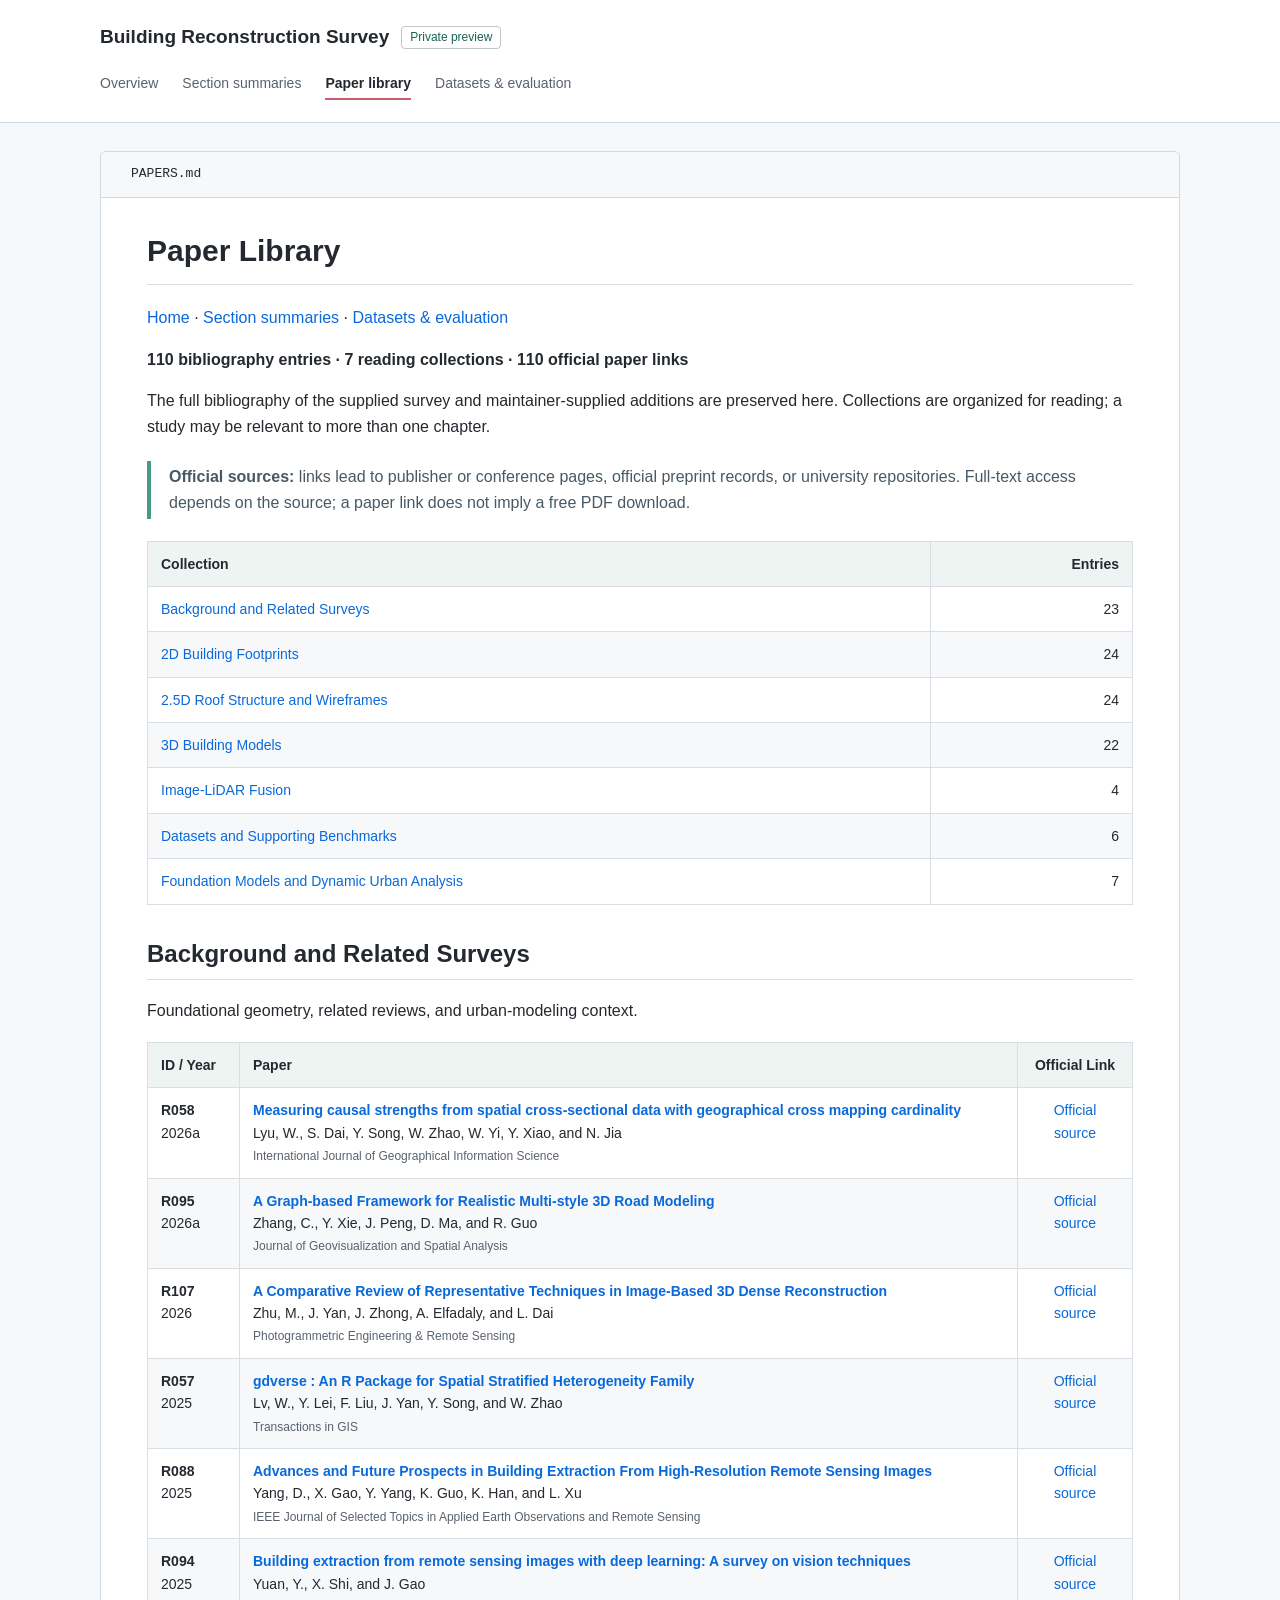
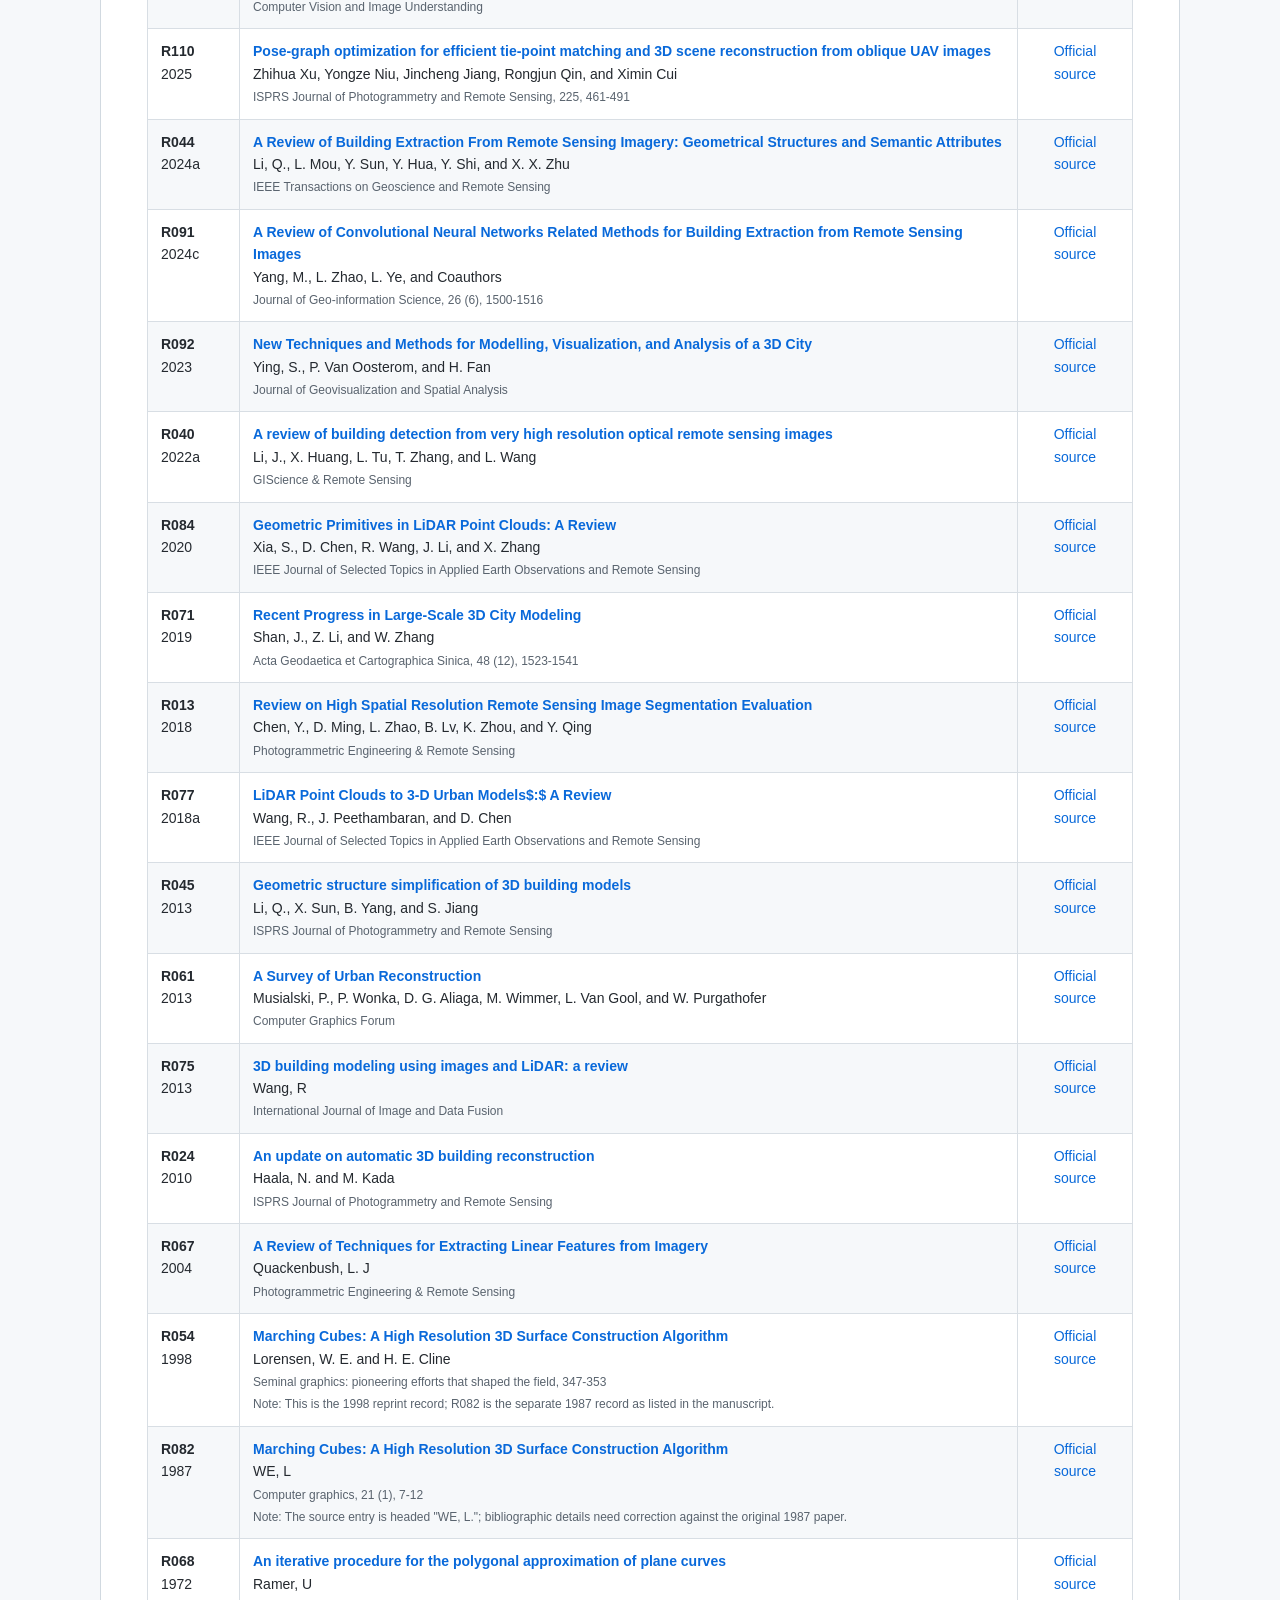
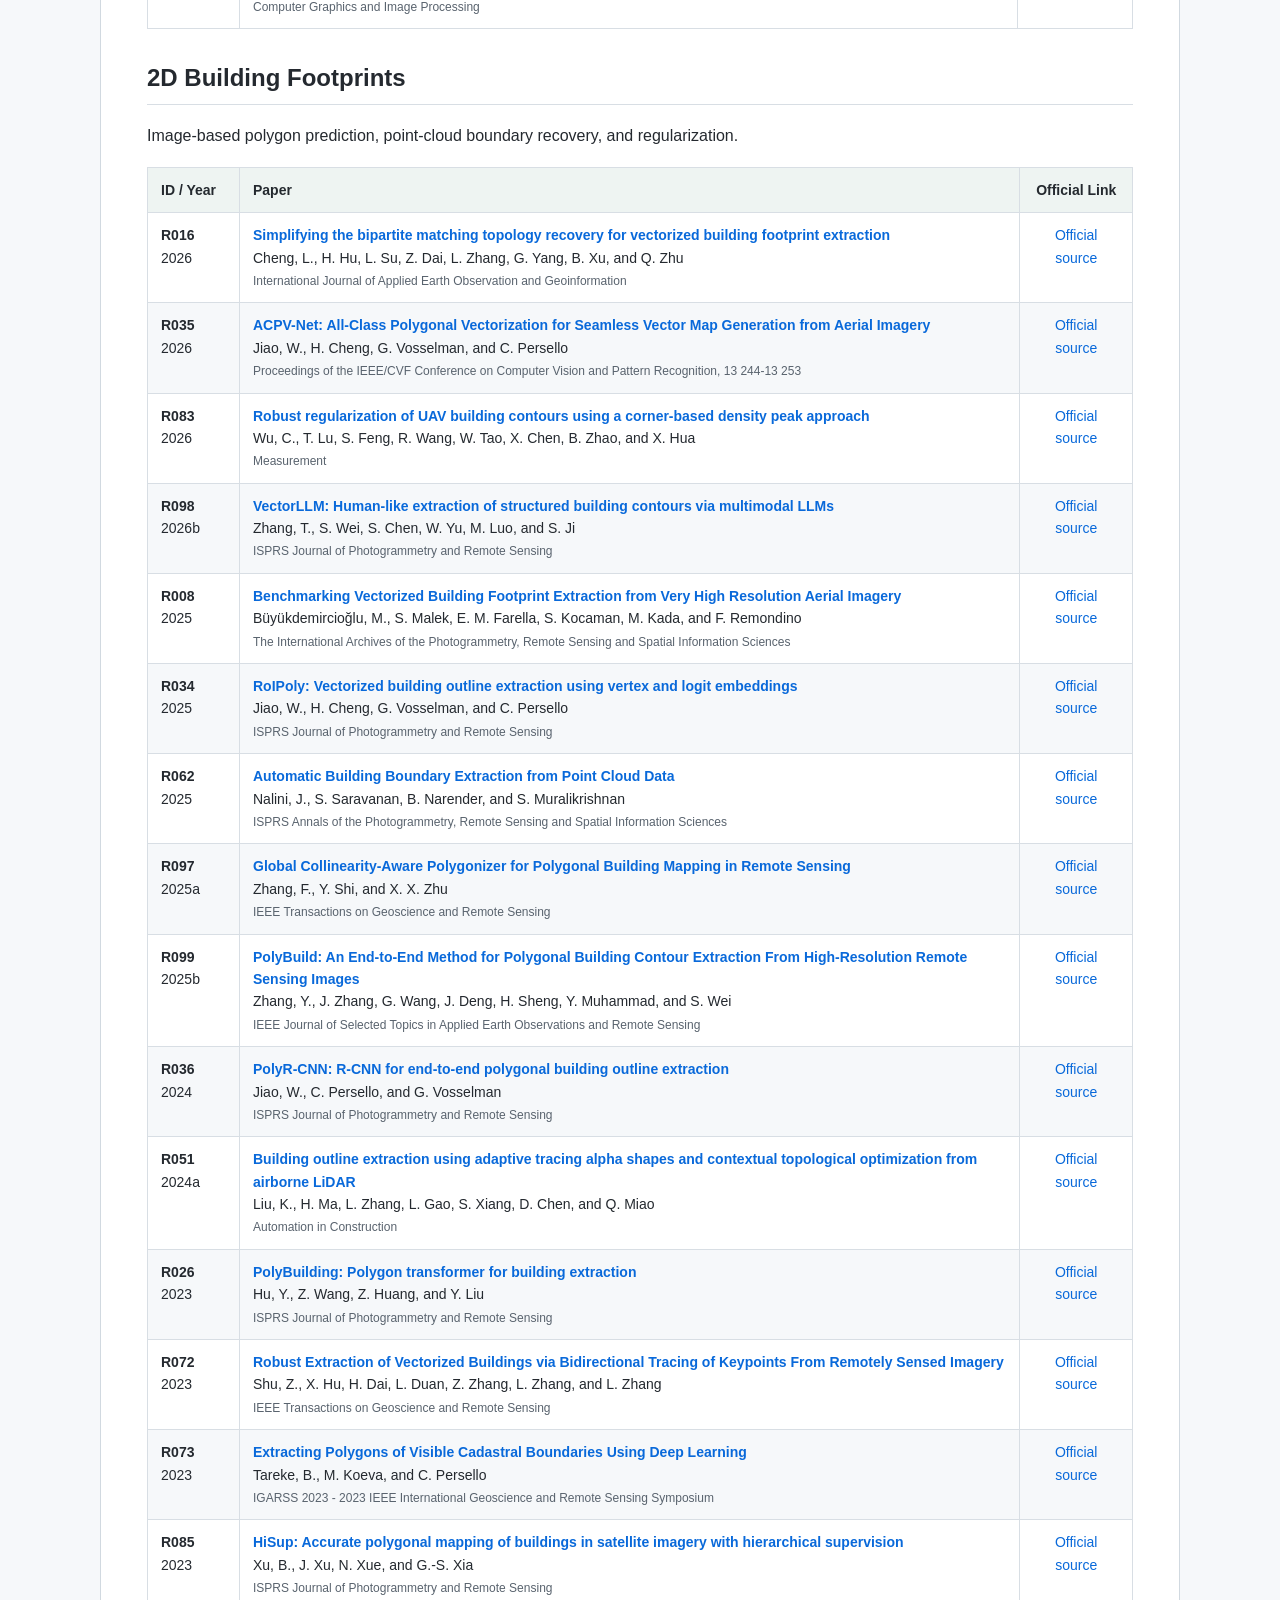
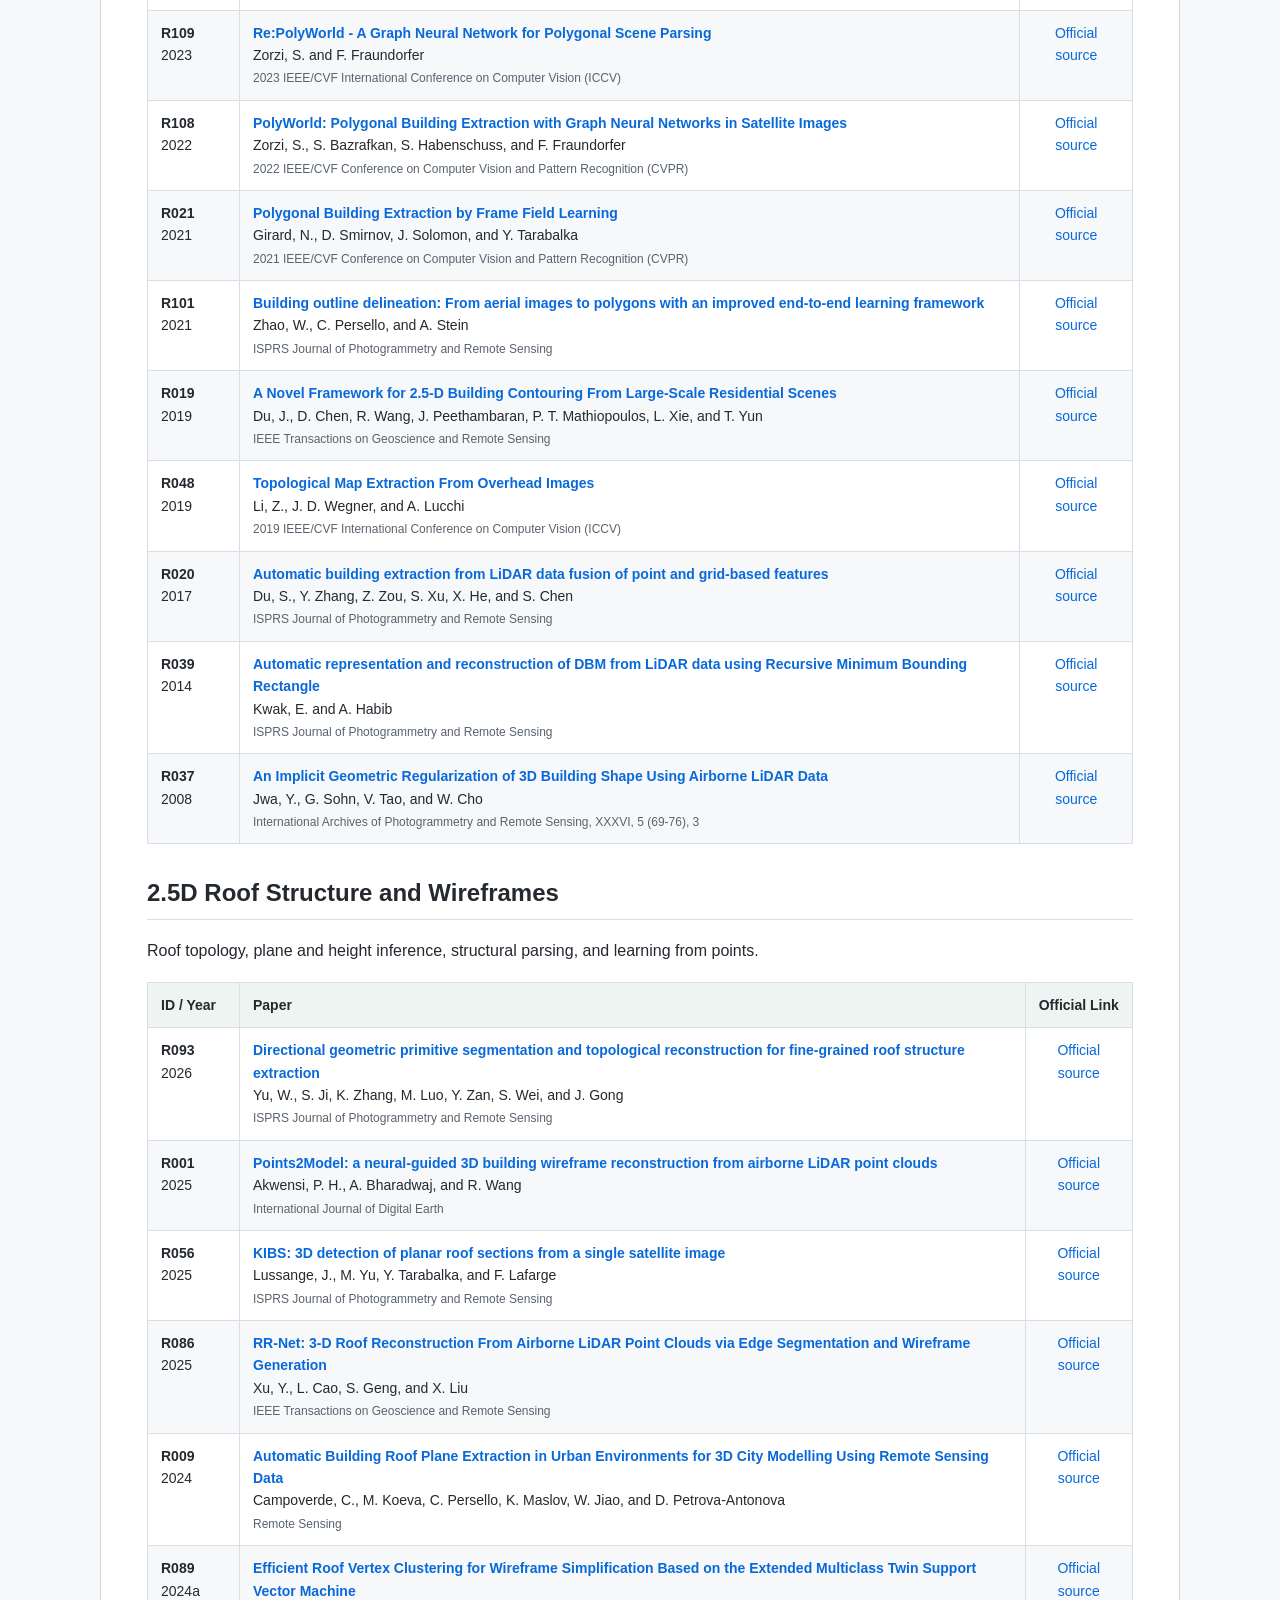
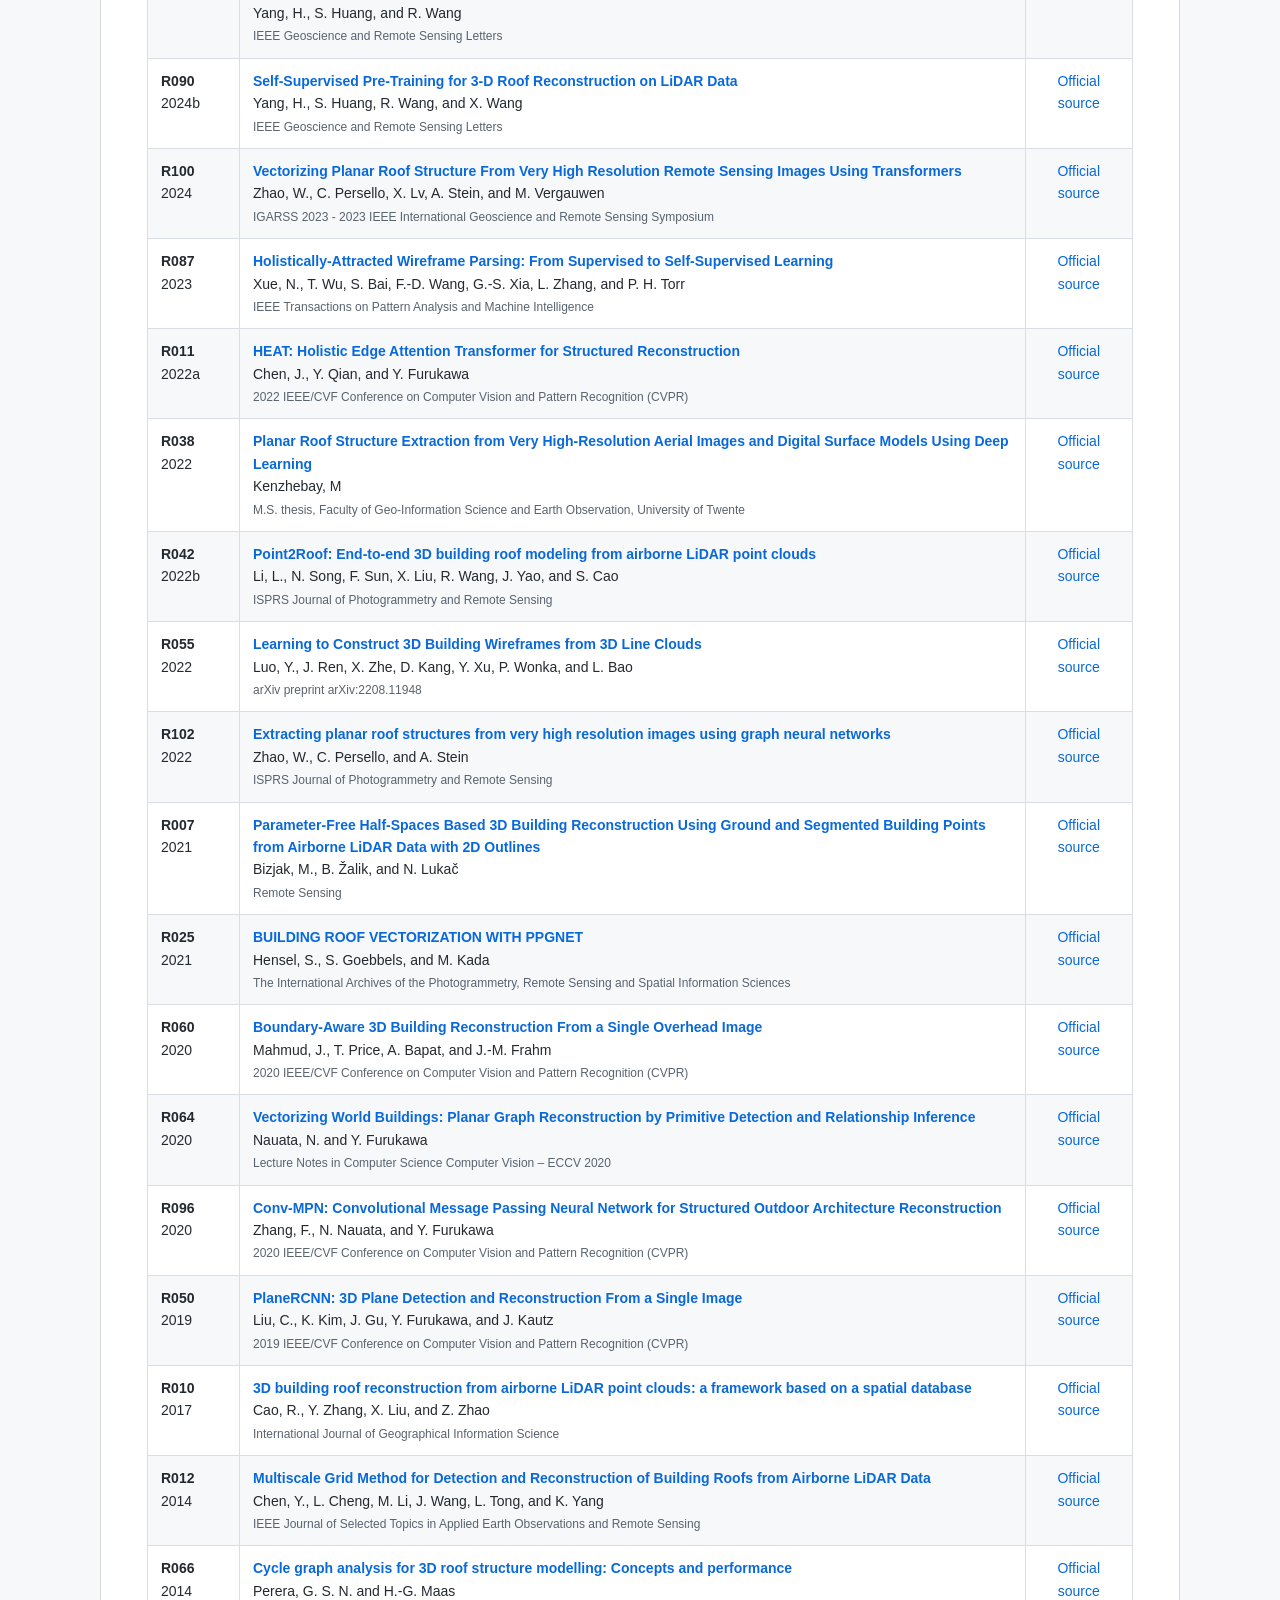
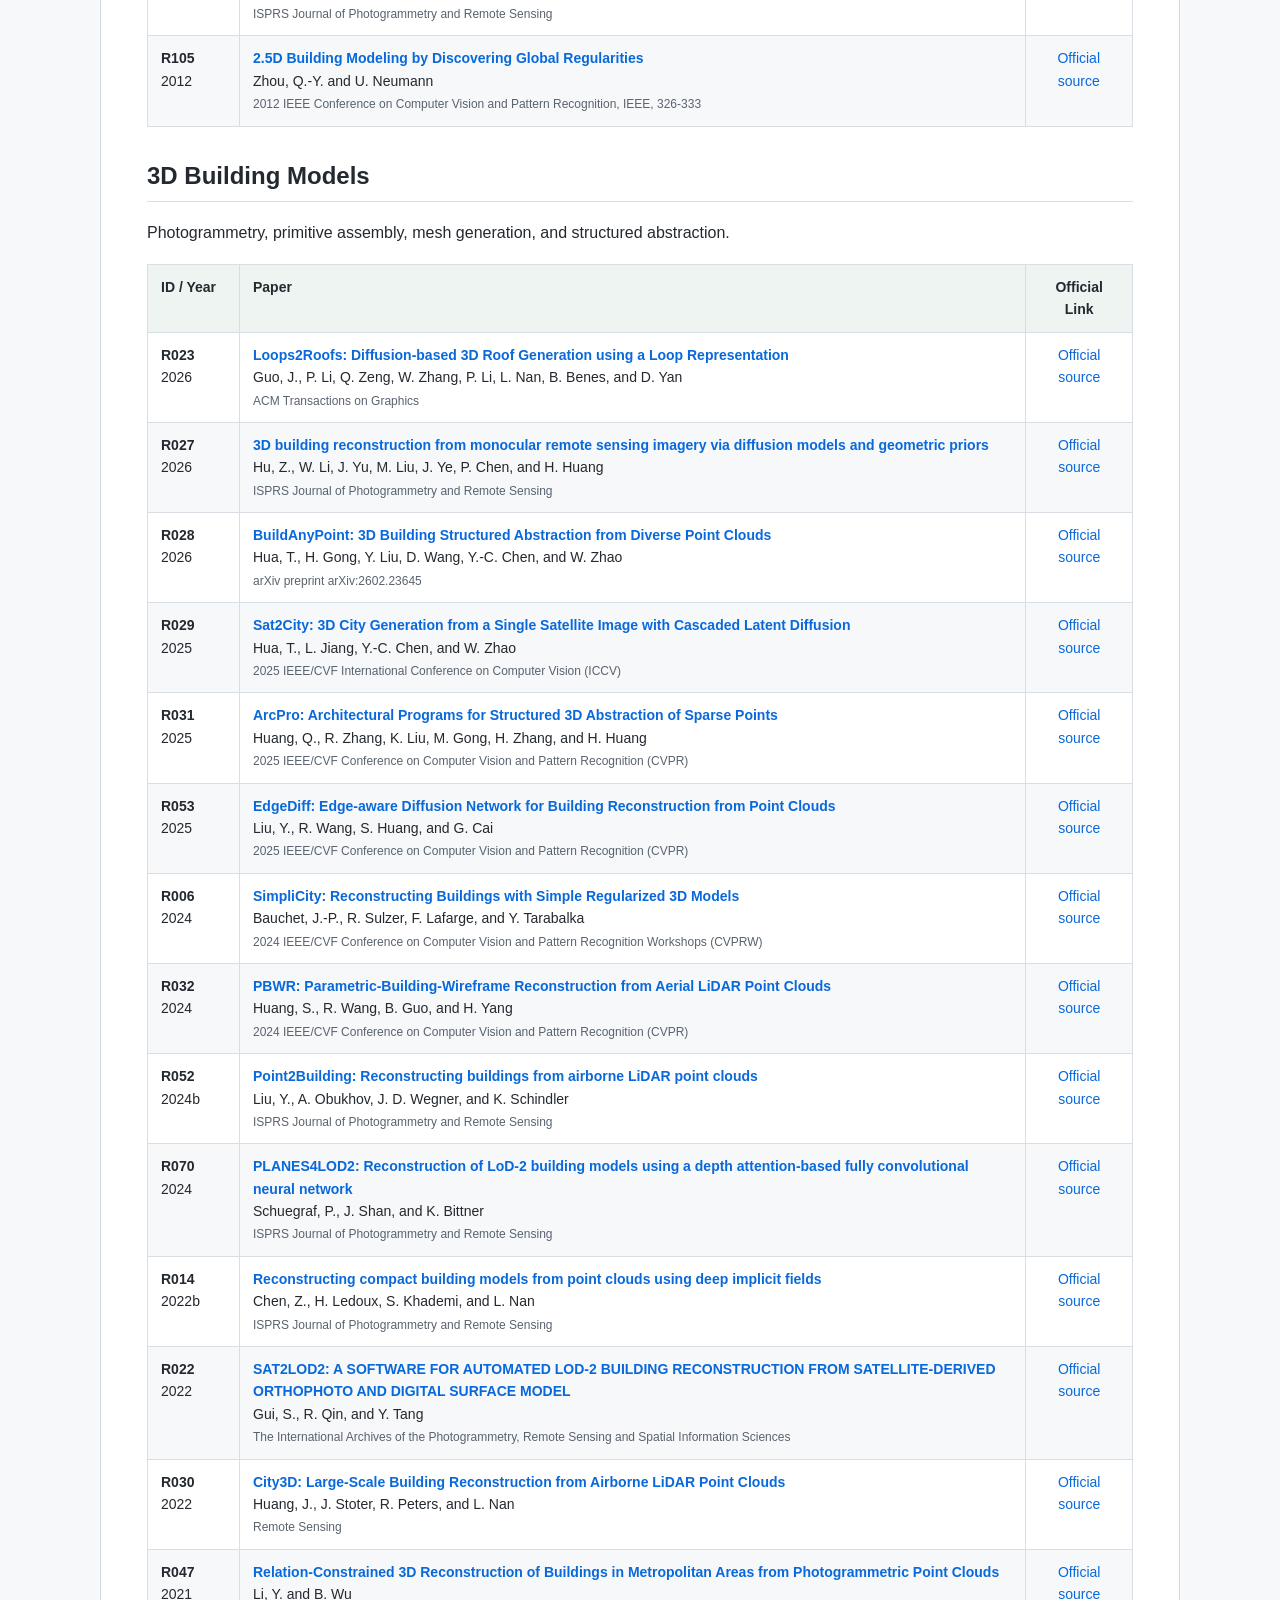
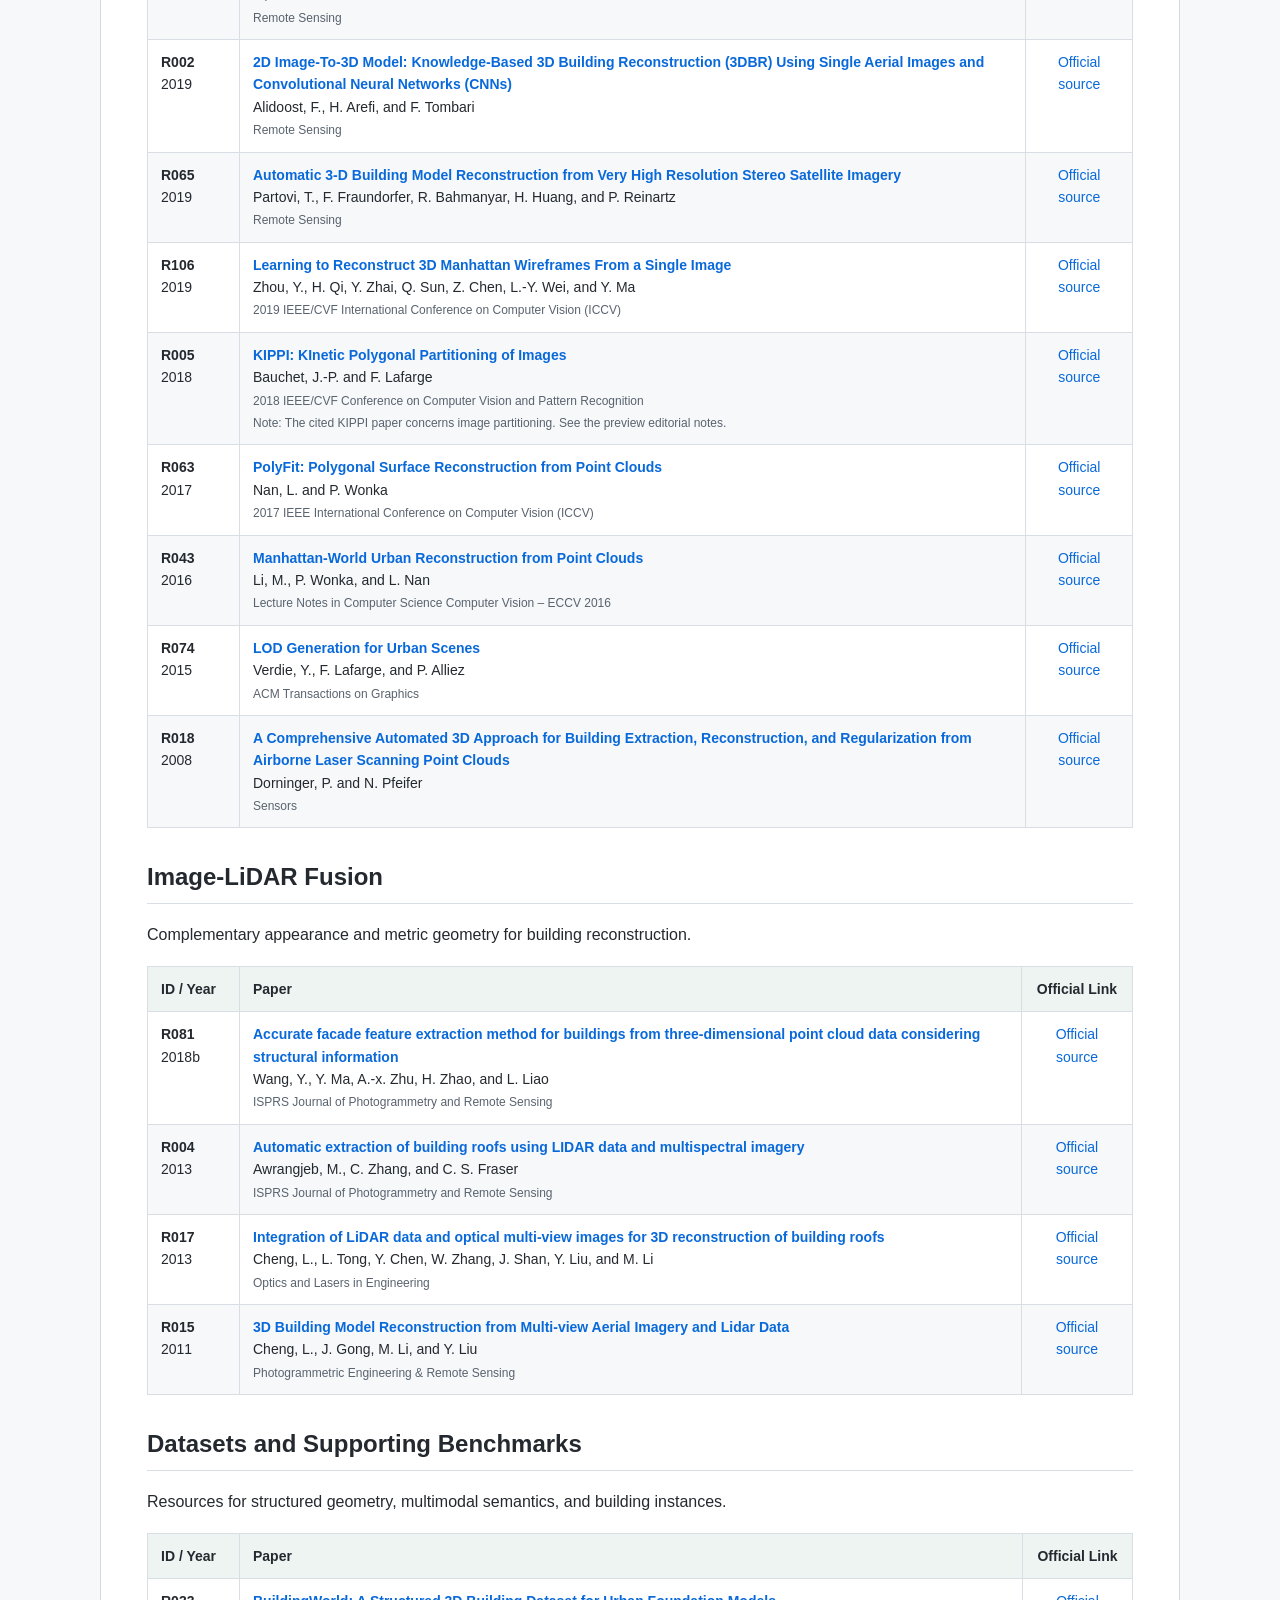
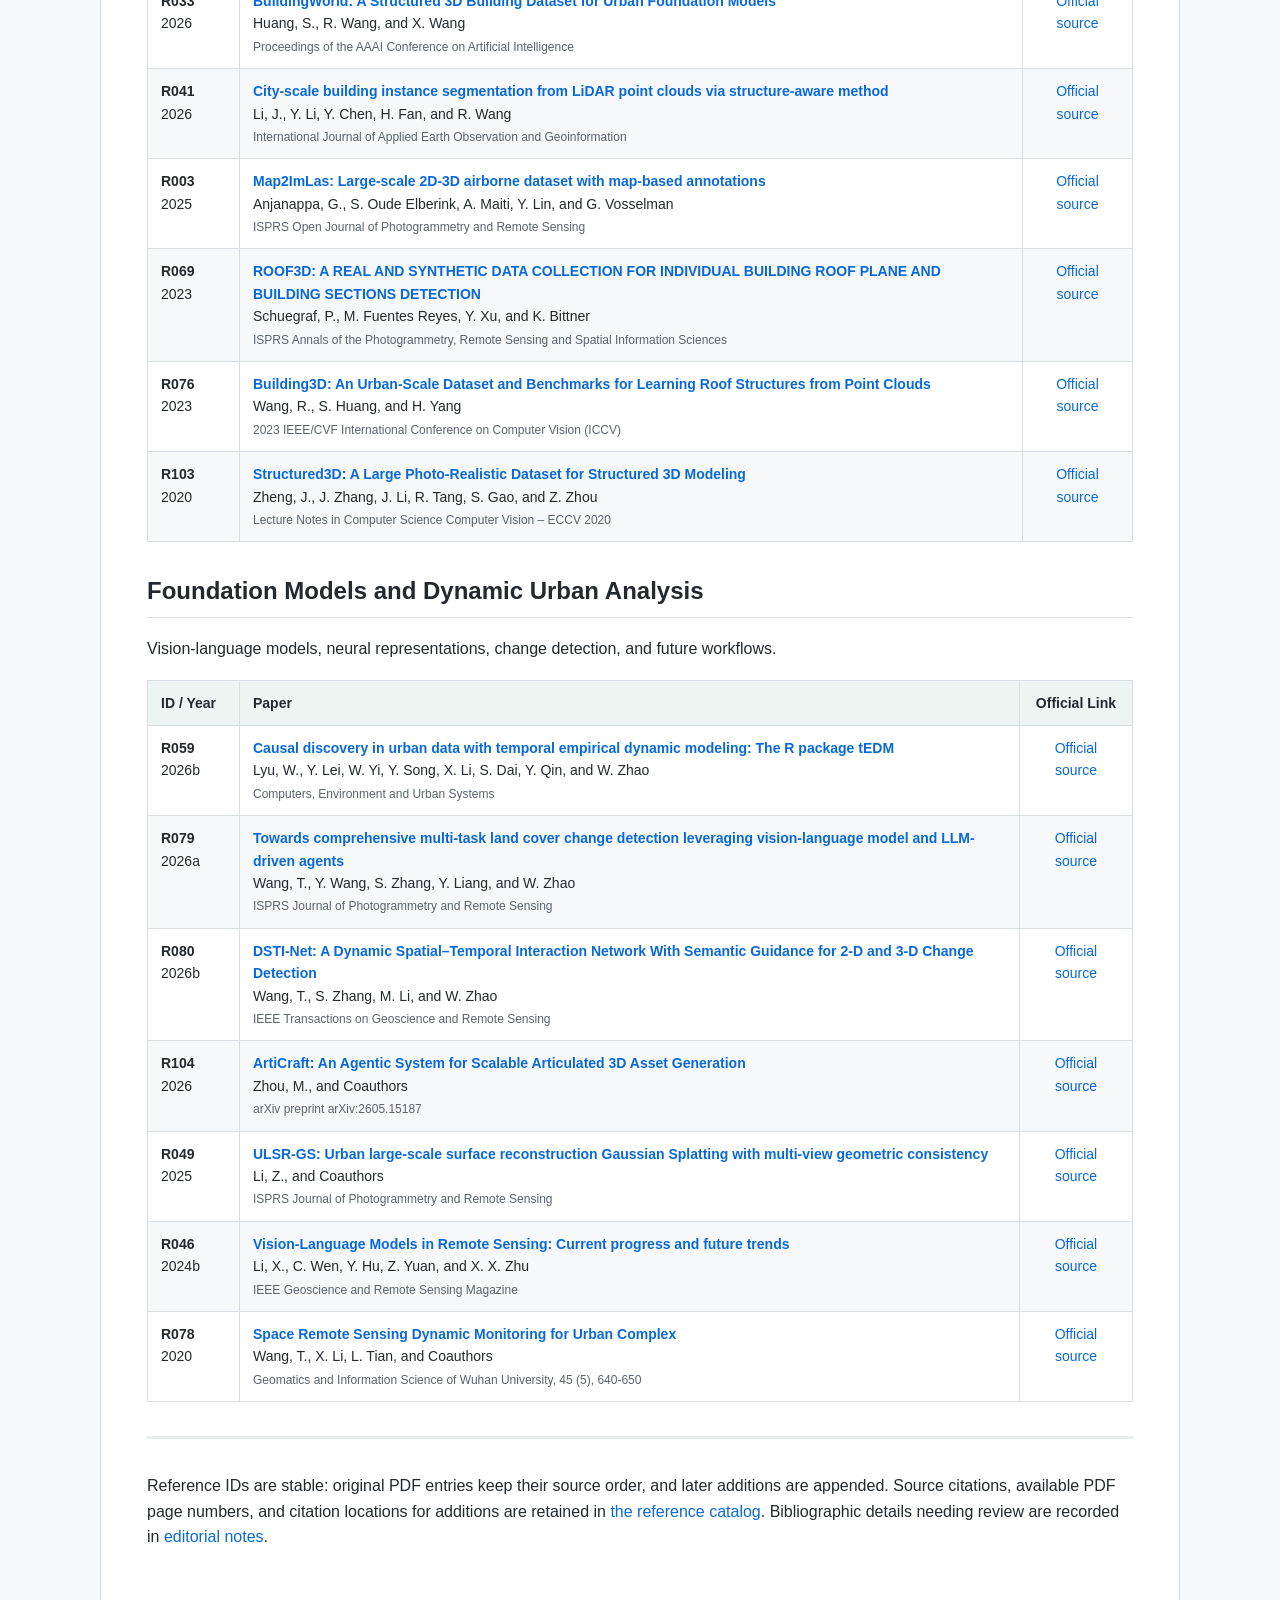
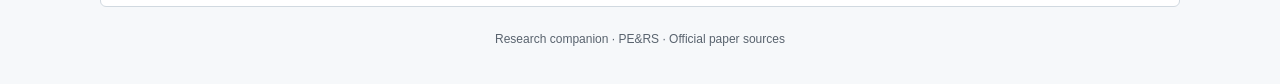
==== commit 38f31c11: "Link all 110 references to verified official paper sources" ====
--- a/preview/PAPERS.html
+++ b/preview/PAPERS.html
@@ -5,9 +5,9 @@
 <nav aria-label="Repository pages"><a href="index.html">Overview</a><a href="docs/section-summaries.html">Section summaries</a><a href="PAPERS.html" aria-current="page">Paper library</a><a href="docs/datasets-and-evaluation.html">Datasets & evaluation</a></nav></header>
 <main><div class="file-label">PAPERS.md</div><article class="markdown-body"><h1 id="paper-library">Paper Library</h1>
 <p><a href="index.html">Home</a> · <a href="docs/section-summaries.html">Section summaries</a> · <a href="docs/datasets-and-evaluation.html">Datasets &amp; evaluation</a></p>
-<p><strong>110 bibliography entries · 7 reading collections · 0 downloads available</strong></p>
+<p><strong>110 bibliography entries · 7 reading collections · 110 official paper links</strong></p>
 <p>The full bibliography of the supplied survey and maintainer-supplied additions are preserved here. Collections are organized for reading; a study may be relevant to more than one chapter.</p>
-<blockquote><p><strong>Downloads:</strong> links will be added after the maintainer uploads the papers and supplies the addresses. <code>Pending</code> means that the download has not been provided. DOI and publisher pages are not used as download substitutes.</p>
+<blockquote><p><strong>Official sources:</strong> links lead to publisher or conference pages, official preprint records, or university repositories. Full-text access depends on the source; a paper link does not imply a free PDF download.</p>
 </blockquote>
 <div class="table-scroll" tabindex="0"><table>
 <thead><tr>
@@ -53,124 +53,124 @@
 <thead><tr>
 <th style="text-align:left">ID / Year</th>
 <th style="text-align:left">Paper</th>
-<th style="text-align:center">Download</th>
+<th style="text-align:center">Official Link</th>
 </tr>
 </thead>
 <tbody>
 <tr>
 <td style="text-align:left"><a id="r058"></a><strong>R058</strong><br/>2026a</td>
-<td style="text-align:left"><strong>Measuring causal strengths from spatial cross-sectional data with geographical cross mapping cardinality</strong><br/>Lyu, W., S. Dai, Y. Song, W. Zhao, W. Yi, Y. Xiao, and N. Jia<br/><sub>International Journal of Geographical Information Science</sub></td>
-<td style="text-align:center">Pending</td>
+<td style="text-align:left"><strong><a href="https://www.tandfonline.com/doi/full/10.1080/13658816.2026.2687121">Measuring causal strengths from spatial cross-sectional data with geographical cross mapping cardinality</a></strong><br/>Lyu, W., S. Dai, Y. Song, W. Zhao, W. Yi, Y. Xiao, and N. Jia<br/><sub>International Journal of Geographical Information Science</sub></td>
+<td style="text-align:center"><a href="https://www.tandfonline.com/doi/full/10.1080/13658816.2026.2687121">Official source</a></td>
 </tr>
 <tr>
 <td style="text-align:left"><a id="r095"></a><strong>R095</strong><br/>2026a</td>
-<td style="text-align:left"><strong>A Graph-based Framework for Realistic Multi-style 3D Road Modeling</strong><br/>Zhang, C., Y. Xie, J. Peng, D. Ma, and R. Guo<br/><sub>Journal of Geovisualization and Spatial Analysis</sub></td>
-<td style="text-align:center">Pending</td>
+<td style="text-align:left"><strong><a href="https://link.springer.com/article/10.1007/s41651-026-00266-3">A Graph-based Framework for Realistic Multi-style 3D Road Modeling</a></strong><br/>Zhang, C., Y. Xie, J. Peng, D. Ma, and R. Guo<br/><sub>Journal of Geovisualization and Spatial Analysis</sub></td>
+<td style="text-align:center"><a href="https://link.springer.com/article/10.1007/s41651-026-00266-3">Official source</a></td>
 </tr>
 <tr>
 <td style="text-align:left"><a id="r107"></a><strong>R107</strong><br/>2026</td>
-<td style="text-align:left"><strong>A Comparative Review of Representative Techniques in Image-Based 3D Dense Reconstruction</strong><br/>Zhu, M., J. Yan, J. Zhong, A. Elfadaly, and L. Dai<br/><sub>Photogrammetric Engineering &amp; Remote Sensing</sub></td>
-<td style="text-align:center">Pending</td>
+<td style="text-align:left"><strong><a href="https://doi.org/10.14358/pers.25-00073r4">A Comparative Review of Representative Techniques in Image-Based 3D Dense Reconstruction</a></strong><br/>Zhu, M., J. Yan, J. Zhong, A. Elfadaly, and L. Dai<br/><sub>Photogrammetric Engineering &amp; Remote Sensing</sub></td>
+<td style="text-align:center"><a href="https://doi.org/10.14358/pers.25-00073r4">Official source</a></td>
 </tr>
 <tr>
 <td style="text-align:left"><a id="r057"></a><strong>R057</strong><br/>2025</td>
-<td style="text-align:left"><strong>gdverse                     : An R Package for Spatial Stratified Heterogeneity Family</strong><br/>Lv, W., Y. Lei, F. Liu, J. Yan, Y. Song, and W. Zhao<br/><sub>Transactions in GIS</sub></td>
-<td style="text-align:center">Pending</td>
+<td style="text-align:left"><strong><a href="https://onlinelibrary.wiley.com/doi/10.1111/tgis.70032">gdverse                     : An R Package for Spatial Stratified Heterogeneity Family</a></strong><br/>Lv, W., Y. Lei, F. Liu, J. Yan, Y. Song, and W. Zhao<br/><sub>Transactions in GIS</sub></td>
+<td style="text-align:center"><a href="https://onlinelibrary.wiley.com/doi/10.1111/tgis.70032">Official source</a></td>
 </tr>
 <tr>
 <td style="text-align:left"><a id="r088"></a><strong>R088</strong><br/>2025</td>
-<td style="text-align:left"><strong>Advances and Future Prospects in Building Extraction From High-Resolution Remote Sensing Images</strong><br/>Yang, D., X. Gao, Y. Yang, K. Guo, K. Han, and L. Xu<br/><sub>IEEE Journal of Selected Topics in Applied Earth Observations and Remote Sensing</sub></td>
-<td style="text-align:center">Pending</td>
+<td style="text-align:left"><strong><a href="https://ieeexplore.ieee.org/document/10872907/">Advances and Future Prospects in Building Extraction From High-Resolution Remote Sensing Images</a></strong><br/>Yang, D., X. Gao, Y. Yang, K. Guo, K. Han, and L. Xu<br/><sub>IEEE Journal of Selected Topics in Applied Earth Observations and Remote Sensing</sub></td>
+<td style="text-align:center"><a href="https://ieeexplore.ieee.org/document/10872907/">Official source</a></td>
 </tr>
 <tr>
 <td style="text-align:left"><a id="r094"></a><strong>R094</strong><br/>2025</td>
-<td style="text-align:left"><strong>Building extraction from remote sensing images with deep learning: A survey on vision techniques</strong><br/>Yuan, Y., X. Shi, and J. Gao<br/><sub>Computer Vision and Image Understanding</sub></td>
-<td style="text-align:center">Pending</td>
+<td style="text-align:left"><strong><a href="https://linkinghub.elsevier.com/retrieve/pii/S1077314224003345">Building extraction from remote sensing images with deep learning: A survey on vision techniques</a></strong><br/>Yuan, Y., X. Shi, and J. Gao<br/><sub>Computer Vision and Image Understanding</sub></td>
+<td style="text-align:center"><a href="https://linkinghub.elsevier.com/retrieve/pii/S1077314224003345">Official source</a></td>
 </tr>
 <tr>
 <td style="text-align:left"><a id="r110"></a><strong>R110</strong><br/>2025</td>
-<td style="text-align:left"><strong>Pose-graph optimization for efficient tie-point matching and 3D scene reconstruction from oblique UAV images</strong><br/>Zhihua Xu, Yongze Niu, Jincheng Jiang, Rongjun Qin, and Ximin Cui<br/><sub>ISPRS Journal of Photogrammetry and Remote Sensing, 225, 461-491</sub></td>
-<td style="text-align:center">Pending</td>
+<td style="text-align:left"><strong><a href="https://linkinghub.elsevier.com/retrieve/pii/S0924271625001509">Pose-graph optimization for efficient tie-point matching and 3D scene reconstruction from oblique UAV images</a></strong><br/>Zhihua Xu, Yongze Niu, Jincheng Jiang, Rongjun Qin, and Ximin Cui<br/><sub>ISPRS Journal of Photogrammetry and Remote Sensing, 225, 461-491</sub></td>
+<td style="text-align:center"><a href="https://linkinghub.elsevier.com/retrieve/pii/S0924271625001509">Official source</a></td>
 </tr>
 <tr>
 <td style="text-align:left"><a id="r044"></a><strong>R044</strong><br/>2024a</td>
-<td style="text-align:left"><strong>A Review of Building Extraction From Remote Sensing Imagery: Geometrical Structures and Semantic Attributes</strong><br/>Li, Q., L. Mou, Y. Sun, Y. Hua, Y. Shi, and X. X. Zhu<br/><sub>IEEE Transactions on Geoscience and Remote Sensing</sub></td>
-<td style="text-align:center">Pending</td>
+<td style="text-align:left"><strong><a href="https://ieeexplore.ieee.org/document/10458126/">A Review of Building Extraction From Remote Sensing Imagery: Geometrical Structures and Semantic Attributes</a></strong><br/>Li, Q., L. Mou, Y. Sun, Y. Hua, Y. Shi, and X. X. Zhu<br/><sub>IEEE Transactions on Geoscience and Remote Sensing</sub></td>
+<td style="text-align:center"><a href="https://ieeexplore.ieee.org/document/10458126/">Official source</a></td>
 </tr>
 <tr>
 <td style="text-align:left"><a id="r091"></a><strong>R091</strong><br/>2024c</td>
-<td style="text-align:left"><strong>A Review of Convolutional Neural Networks Related Methods for Building Extraction from Remote Sensing Images</strong><br/>Yang, M., L. Zhao, L. Ye, and Coauthors<br/><sub>Journal of Geo-information Science, 26 (6), 1500-1516</sub></td>
-<td style="text-align:center">Pending</td>
+<td style="text-align:left"><strong><a href="https://www.dqxxkx.cn/EN/10.12082/dqxxkx.2024.240057">A Review of Convolutional Neural Networks Related Methods for Building Extraction from Remote Sensing Images</a></strong><br/>Yang, M., L. Zhao, L. Ye, and Coauthors<br/><sub>Journal of Geo-information Science, 26 (6), 1500-1516</sub></td>
+<td style="text-align:center"><a href="https://www.dqxxkx.cn/EN/10.12082/dqxxkx.2024.240057">Official source</a></td>
 </tr>
 <tr>
 <td style="text-align:left"><a id="r092"></a><strong>R092</strong><br/>2023</td>
-<td style="text-align:left"><strong>New Techniques and Methods for Modelling, Visualization, and Analysis of a 3D City</strong><br/>Ying, S., P. Van Oosterom, and H. Fan<br/><sub>Journal of Geovisualization and Spatial Analysis</sub></td>
-<td style="text-align:center">Pending</td>
+<td style="text-align:left"><strong><a href="https://link.springer.com/article/10.1007/s41651-023-00157-x">New Techniques and Methods for Modelling, Visualization, and Analysis of a 3D City</a></strong><br/>Ying, S., P. Van Oosterom, and H. Fan<br/><sub>Journal of Geovisualization and Spatial Analysis</sub></td>
+<td style="text-align:center"><a href="https://link.springer.com/article/10.1007/s41651-023-00157-x">Official source</a></td>
 </tr>
 <tr>
 <td style="text-align:left"><a id="r040"></a><strong>R040</strong><br/>2022a</td>
-<td style="text-align:left"><strong>A review of building detection from very high resolution optical remote sensing images</strong><br/>Li, J., X. Huang, L. Tu, T. Zhang, and L. Wang<br/><sub>GIScience &amp; Remote Sensing</sub></td>
-<td style="text-align:center">Pending</td>
+<td style="text-align:left"><strong><a href="https://www.tandfonline.com/doi/full/10.1080/15481603.2022.2101727">A review of building detection from very high resolution optical remote sensing images</a></strong><br/>Li, J., X. Huang, L. Tu, T. Zhang, and L. Wang<br/><sub>GIScience &amp; Remote Sensing</sub></td>
+<td style="text-align:center"><a href="https://www.tandfonline.com/doi/full/10.1080/15481603.2022.2101727">Official source</a></td>
 </tr>
 <tr>
 <td style="text-align:left"><a id="r084"></a><strong>R084</strong><br/>2020</td>
-<td style="text-align:left"><strong>Geometric Primitives in LiDAR Point Clouds: A Review</strong><br/>Xia, S., D. Chen, R. Wang, J. Li, and X. Zhang<br/><sub>IEEE Journal of Selected Topics in Applied Earth Observations and Remote Sensing</sub></td>
-<td style="text-align:center">Pending</td>
+<td style="text-align:left"><strong><a href="https://ieeexplore.ieee.org/document/8977383/">Geometric Primitives in LiDAR Point Clouds: A Review</a></strong><br/>Xia, S., D. Chen, R. Wang, J. Li, and X. Zhang<br/><sub>IEEE Journal of Selected Topics in Applied Earth Observations and Remote Sensing</sub></td>
+<td style="text-align:center"><a href="https://ieeexplore.ieee.org/document/8977383/">Official source</a></td>
 </tr>
 <tr>
 <td style="text-align:left"><a id="r071"></a><strong>R071</strong><br/>2019</td>
-<td style="text-align:left"><strong>Recent Progress in Large-Scale 3D City Modeling</strong><br/>Shan, J., Z. Li, and W. Zhang<br/><sub>Acta Geodaetica et Cartographica Sinica, 48 (12), 1523-1541</sub></td>
-<td style="text-align:center">Pending</td>
+<td style="text-align:left"><strong><a href="https://engineering.purdue.edu/~jshan/publications/2019/%E5%8D%95%E6%9D%B0-%E5%A4%A7%E8%A7%84%E6%A8%A1%E4%B8%89%E7%BB%B4%E5%9F%8E%E5%B8%82%E5%BB%BA%E6%A8%A1%E8%BF%9B%E5%B1%95%20final-20191216.pdf">Recent Progress in Large-Scale 3D City Modeling</a></strong><br/>Shan, J., Z. Li, and W. Zhang<br/><sub>Acta Geodaetica et Cartographica Sinica, 48 (12), 1523-1541</sub></td>
+<td style="text-align:center"><a href="https://engineering.purdue.edu/~jshan/publications/2019/%E5%8D%95%E6%9D%B0-%E5%A4%A7%E8%A7%84%E6%A8%A1%E4%B8%89%E7%BB%B4%E5%9F%8E%E5%B8%82%E5%BB%BA%E6%A8%A1%E8%BF%9B%E5%B1%95%20final-20191216.pdf">Official source</a></td>
 </tr>
 <tr>
 <td style="text-align:left"><a id="r013"></a><strong>R013</strong><br/>2018</td>
-<td style="text-align:left"><strong>Review on High Spatial Resolution Remote Sensing Image Segmentation Evaluation</strong><br/>Chen, Y., D. Ming, L. Zhao, B. Lv, K. Zhou, and Y. Qing<br/><sub>Photogrammetric Engineering &amp; Remote Sensing</sub></td>
-<td style="text-align:center">Pending</td>
+<td style="text-align:left"><strong><a href="https://doi.org/10.14358/pers.84.10.629">Review on High Spatial Resolution Remote Sensing Image Segmentation Evaluation</a></strong><br/>Chen, Y., D. Ming, L. Zhao, B. Lv, K. Zhou, and Y. Qing<br/><sub>Photogrammetric Engineering &amp; Remote Sensing</sub></td>
+<td style="text-align:center"><a href="https://doi.org/10.14358/pers.84.10.629">Official source</a></td>
 </tr>
 <tr>
 <td style="text-align:left"><a id="r077"></a><strong>R077</strong><br/>2018a</td>
-<td style="text-align:left"><strong>LiDAR Point Clouds to 3-D Urban Models$:$ A Review</strong><br/>Wang, R., J. Peethambaran, and D. Chen<br/><sub>IEEE Journal of Selected Topics in Applied Earth Observations and Remote Sensing</sub></td>
-<td style="text-align:center">Pending</td>
+<td style="text-align:left"><strong><a href="https://ieeexplore.ieee.org/document/8253517/">LiDAR Point Clouds to 3-D Urban Models$:$ A Review</a></strong><br/>Wang, R., J. Peethambaran, and D. Chen<br/><sub>IEEE Journal of Selected Topics in Applied Earth Observations and Remote Sensing</sub></td>
+<td style="text-align:center"><a href="https://ieeexplore.ieee.org/document/8253517/">Official source</a></td>
 </tr>
 <tr>
 <td style="text-align:left"><a id="r045"></a><strong>R045</strong><br/>2013</td>
-<td style="text-align:left"><strong>Geometric structure simplification of 3D building models</strong><br/>Li, Q., X. Sun, B. Yang, and S. Jiang<br/><sub>ISPRS Journal of Photogrammetry and Remote Sensing</sub></td>
-<td style="text-align:center">Pending</td>
+<td style="text-align:left"><strong><a href="https://linkinghub.elsevier.com/retrieve/pii/S0924271613001640">Geometric structure simplification of 3D building models</a></strong><br/>Li, Q., X. Sun, B. Yang, and S. Jiang<br/><sub>ISPRS Journal of Photogrammetry and Remote Sensing</sub></td>
+<td style="text-align:center"><a href="https://linkinghub.elsevier.com/retrieve/pii/S0924271613001640">Official source</a></td>
 </tr>
 <tr>
 <td style="text-align:left"><a id="r061"></a><strong>R061</strong><br/>2013</td>
-<td style="text-align:left"><strong>A Survey of Urban Reconstruction</strong><br/>Musialski, P., P. Wonka, D. G. Aliaga, M. Wimmer, L. Van Gool, and W. Purgathofer<br/><sub>Computer Graphics Forum</sub></td>
-<td style="text-align:center">Pending</td>
+<td style="text-align:left"><strong><a href="https://onlinelibrary.wiley.com/doi/10.1111/cgf.12077">A Survey of Urban Reconstruction</a></strong><br/>Musialski, P., P. Wonka, D. G. Aliaga, M. Wimmer, L. Van Gool, and W. Purgathofer<br/><sub>Computer Graphics Forum</sub></td>
+<td style="text-align:center"><a href="https://onlinelibrary.wiley.com/doi/10.1111/cgf.12077">Official source</a></td>
 </tr>
 <tr>
 <td style="text-align:left"><a id="r075"></a><strong>R075</strong><br/>2013</td>
-<td style="text-align:left"><strong>3D building modeling using images and LiDAR: a review</strong><br/>Wang, R<br/><sub>International Journal of Image and Data Fusion</sub></td>
-<td style="text-align:center">Pending</td>
+<td style="text-align:left"><strong><a href="https://www.tandfonline.com/doi/abs/10.1080/19479832.2013.811124">3D building modeling using images and LiDAR: a review</a></strong><br/>Wang, R<br/><sub>International Journal of Image and Data Fusion</sub></td>
+<td style="text-align:center"><a href="https://www.tandfonline.com/doi/abs/10.1080/19479832.2013.811124">Official source</a></td>
 </tr>
 <tr>
 <td style="text-align:left"><a id="r024"></a><strong>R024</strong><br/>2010</td>
-<td style="text-align:left"><strong>An update on automatic 3D building reconstruction</strong><br/>Haala, N. and M. Kada<br/><sub>ISPRS Journal of Photogrammetry and Remote Sensing</sub></td>
-<td style="text-align:center">Pending</td>
+<td style="text-align:left"><strong><a href="https://linkinghub.elsevier.com/retrieve/pii/S0924271610000894">An update on automatic 3D building reconstruction</a></strong><br/>Haala, N. and M. Kada<br/><sub>ISPRS Journal of Photogrammetry and Remote Sensing</sub></td>
+<td style="text-align:center"><a href="https://linkinghub.elsevier.com/retrieve/pii/S0924271610000894">Official source</a></td>
 </tr>
 <tr>
 <td style="text-align:left"><a id="r067"></a><strong>R067</strong><br/>2004</td>
-<td style="text-align:left"><strong>A Review of Techniques for Extracting Linear Features from Imagery</strong><br/>Quackenbush, L. J<br/><sub>Photogrammetric Engineering &amp; Remote Sensing</sub></td>
-<td style="text-align:center">Pending</td>
+<td style="text-align:left"><strong><a href="https://doi.org/10.14358/pers.70.12.1383">A Review of Techniques for Extracting Linear Features from Imagery</a></strong><br/>Quackenbush, L. J<br/><sub>Photogrammetric Engineering &amp; Remote Sensing</sub></td>
+<td style="text-align:center"><a href="https://doi.org/10.14358/pers.70.12.1383">Official source</a></td>
 </tr>
 <tr>
 <td style="text-align:left"><a id="r054"></a><strong>R054</strong><br/>1998</td>
-<td style="text-align:left"><strong>Marching Cubes: A High Resolution 3D Surface Construction Algorithm</strong><br/>Lorensen, W. E. and H. E. Cline<br/><sub>Seminal graphics: pioneering efforts that shaped the field, 347-353</sub><br/><sub>Note: This is the 1998 reprint record; R082 is the separate 1987 record as listed in the manuscript.</sub></td>
-<td style="text-align:center">Pending</td>
+<td style="text-align:left"><strong><a href="https://dl.acm.org/doi/10.1145/280811.281026">Marching Cubes: A High Resolution 3D Surface Construction Algorithm</a></strong><br/>Lorensen, W. E. and H. E. Cline<br/><sub>Seminal graphics: pioneering efforts that shaped the field, 347-353</sub><br/><sub>Note: This is the 1998 reprint record; R082 is the separate 1987 record as listed in the manuscript.</sub></td>
+<td style="text-align:center"><a href="https://dl.acm.org/doi/10.1145/280811.281026">Official source</a></td>
 </tr>
 <tr>
 <td style="text-align:left"><a id="r082"></a><strong>R082</strong><br/>1987</td>
-<td style="text-align:left"><strong>Marching Cubes: A High Resolution 3D Surface Construction Algorithm</strong><br/>WE, L<br/><sub>Computer graphics, 21 (1), 7-12</sub><br/><sub>Note: The source entry is headed "WE, L."; bibliographic details need correction against the original 1987 paper.</sub></td>
-<td style="text-align:center">Pending</td>
+<td style="text-align:left"><strong><a href="https://dl.acm.org/doi/10.1145/37402.37422">Marching Cubes: A High Resolution 3D Surface Construction Algorithm</a></strong><br/>WE, L<br/><sub>Computer graphics, 21 (1), 7-12</sub><br/><sub>Note: The source entry is headed "WE, L."; bibliographic details need correction against the original 1987 paper.</sub></td>
+<td style="text-align:center"><a href="https://dl.acm.org/doi/10.1145/37402.37422">Official source</a></td>
 </tr>
 <tr>
 <td style="text-align:left"><a id="r068"></a><strong>R068</strong><br/>1972</td>
-<td style="text-align:left"><strong>An iterative procedure for the polygonal approximation of plane curves</strong><br/>Ramer, U<br/><sub>Computer Graphics and Image Processing</sub></td>
-<td style="text-align:center">Pending</td>
+<td style="text-align:left"><strong><a href="https://linkinghub.elsevier.com/retrieve/pii/S0146664X72800170">An iterative procedure for the polygonal approximation of plane curves</a></strong><br/>Ramer, U<br/><sub>Computer Graphics and Image Processing</sub></td>
+<td style="text-align:center"><a href="https://linkinghub.elsevier.com/retrieve/pii/S0146664X72800170">Official source</a></td>
 </tr>
 </tbody>
 </table></div>
@@ -181,129 +181,129 @@
 <thead><tr>
 <th style="text-align:left">ID / Year</th>
 <th style="text-align:left">Paper</th>
-<th style="text-align:center">Download</th>
+<th style="text-align:center">Official Link</th>
 </tr>
 </thead>
 <tbody>
 <tr>
 <td style="text-align:left"><a id="r016"></a><strong>R016</strong><br/>2026</td>
-<td style="text-align:left"><strong>Simplifying the bipartite matching topology recovery for vectorized building footprint extraction</strong><br/>Cheng, L., H. Hu, L. Su, Z. Dai, L. Zhang, G. Yang, B. Xu, and Q. Zhu<br/><sub>International Journal of Applied Earth Observation and Geoinformation</sub></td>
-<td style="text-align:center">Pending</td>
+<td style="text-align:left"><strong><a href="https://linkinghub.elsevier.com/retrieve/pii/S1569843225007186">Simplifying the bipartite matching topology recovery for vectorized building footprint extraction</a></strong><br/>Cheng, L., H. Hu, L. Su, Z. Dai, L. Zhang, G. Yang, B. Xu, and Q. Zhu<br/><sub>International Journal of Applied Earth Observation and Geoinformation</sub></td>
+<td style="text-align:center"><a href="https://linkinghub.elsevier.com/retrieve/pii/S1569843225007186">Official source</a></td>
 </tr>
 <tr>
 <td style="text-align:left"><a id="r035"></a><strong>R035</strong><br/>2026</td>
-<td style="text-align:left"><strong>ACPV-Net: All-Class Polygonal Vectorization for Seamless Vector Map Generation from Aerial Imagery</strong><br/>Jiao, W., H. Cheng, G. Vosselman, and C. Persello<br/><sub>Proceedings of the IEEE/CVF Conference on Computer Vision and Pattern Recognition, 13 244-13 253</sub></td>
-<td style="text-align:center">Pending</td>
+<td style="text-align:left"><strong><a href="https://openaccess.thecvf.com/content/CVPR2026/html/Jiao_ACPV-Net_All-Class_Polygonal_Vectorization_for_Seamless_Vector_Map_Generation_from_CVPR_2026_paper.html">ACPV-Net: All-Class Polygonal Vectorization for Seamless Vector Map Generation from Aerial Imagery</a></strong><br/>Jiao, W., H. Cheng, G. Vosselman, and C. Persello<br/><sub>Proceedings of the IEEE/CVF Conference on Computer Vision and Pattern Recognition, 13 244-13 253</sub></td>
+<td style="text-align:center"><a href="https://openaccess.thecvf.com/content/CVPR2026/html/Jiao_ACPV-Net_All-Class_Polygonal_Vectorization_for_Seamless_Vector_Map_Generation_from_CVPR_2026_paper.html">Official source</a></td>
 </tr>
 <tr>
 <td style="text-align:left"><a id="r083"></a><strong>R083</strong><br/>2026</td>
-<td style="text-align:left"><strong>Robust regularization of UAV building contours using a corner-based density peak approach</strong><br/>Wu, C., T. Lu, S. Feng, R. Wang, W. Tao, X. Chen, B. Zhao, and X. Hua<br/><sub>Measurement</sub></td>
-<td style="text-align:center">Pending</td>
+<td style="text-align:left"><strong><a href="https://linkinghub.elsevier.com/retrieve/pii/S026322412503369X">Robust regularization of UAV building contours using a corner-based density peak approach</a></strong><br/>Wu, C., T. Lu, S. Feng, R. Wang, W. Tao, X. Chen, B. Zhao, and X. Hua<br/><sub>Measurement</sub></td>
+<td style="text-align:center"><a href="https://linkinghub.elsevier.com/retrieve/pii/S026322412503369X">Official source</a></td>
 </tr>
 <tr>
 <td style="text-align:left"><a id="r098"></a><strong>R098</strong><br/>2026b</td>
-<td style="text-align:left"><strong>VectorLLM: Human-like extraction of structured building contours via multimodal LLMs</strong><br/>Zhang, T., S. Wei, S. Chen, W. Yu, M. Luo, and S. Ji<br/><sub>ISPRS Journal of Photogrammetry and Remote Sensing</sub></td>
-<td style="text-align:center">Pending</td>
+<td style="text-align:left"><strong><a href="https://linkinghub.elsevier.com/retrieve/pii/S0924271626000250">VectorLLM: Human-like extraction of structured building contours via multimodal LLMs</a></strong><br/>Zhang, T., S. Wei, S. Chen, W. Yu, M. Luo, and S. Ji<br/><sub>ISPRS Journal of Photogrammetry and Remote Sensing</sub></td>
+<td style="text-align:center"><a href="https://linkinghub.elsevier.com/retrieve/pii/S0924271626000250">Official source</a></td>
 </tr>
 <tr>
 <td style="text-align:left"><a id="r008"></a><strong>R008</strong><br/>2025</td>
-<td style="text-align:left"><strong>Benchmarking Vectorized Building Footprint Extraction from Very High Resolution Aerial Imagery</strong><br/>Büyükdemircioğlu, M., S. Malek, E. M. Farella, S. Kocaman, M. Kada, and F. Remondino<br/><sub>The International Archives of the Photogrammetry, Remote Sensing and Spatial Information Sciences</sub></td>
-<td style="text-align:center">Pending</td>
+<td style="text-align:left"><strong><a href="https://isprs-archives.copernicus.org/articles/XLVIII-1-W6-2025/47/2025/">Benchmarking Vectorized Building Footprint Extraction from Very High Resolution Aerial Imagery</a></strong><br/>Büyükdemircioğlu, M., S. Malek, E. M. Farella, S. Kocaman, M. Kada, and F. Remondino<br/><sub>The International Archives of the Photogrammetry, Remote Sensing and Spatial Information Sciences</sub></td>
+<td style="text-align:center"><a href="https://isprs-archives.copernicus.org/articles/XLVIII-1-W6-2025/47/2025/">Official source</a></td>
 </tr>
 <tr>
 <td style="text-align:left"><a id="r034"></a><strong>R034</strong><br/>2025</td>
-<td style="text-align:left"><strong>RoIPoly: Vectorized building outline extraction using vertex and logit embeddings</strong><br/>Jiao, W., H. Cheng, G. Vosselman, and C. Persello<br/><sub>ISPRS Journal of Photogrammetry and Remote Sensing</sub></td>
-<td style="text-align:center">Pending</td>
+<td style="text-align:left"><strong><a href="https://linkinghub.elsevier.com/retrieve/pii/S0924271625001364">RoIPoly: Vectorized building outline extraction using vertex and logit embeddings</a></strong><br/>Jiao, W., H. Cheng, G. Vosselman, and C. Persello<br/><sub>ISPRS Journal of Photogrammetry and Remote Sensing</sub></td>
+<td style="text-align:center"><a href="https://linkinghub.elsevier.com/retrieve/pii/S0924271625001364">Official source</a></td>
 </tr>
 <tr>
 <td style="text-align:left"><a id="r062"></a><strong>R062</strong><br/>2025</td>
-<td style="text-align:left"><strong>Automatic Building Boundary Extraction from Point Cloud Data</strong><br/>Nalini, J., S. Saravanan, B. Narender, and S. Muralikrishnan<br/><sub>ISPRS Annals of the Photogrammetry, Remote Sensing and Spatial Information Sciences</sub></td>
-<td style="text-align:center">Pending</td>
+<td style="text-align:left"><strong><a href="https://isprs-annals.copernicus.org/articles/X-5-W2-2025/429/2025/">Automatic Building Boundary Extraction from Point Cloud Data</a></strong><br/>Nalini, J., S. Saravanan, B. Narender, and S. Muralikrishnan<br/><sub>ISPRS Annals of the Photogrammetry, Remote Sensing and Spatial Information Sciences</sub></td>
+<td style="text-align:center"><a href="https://isprs-annals.copernicus.org/articles/X-5-W2-2025/429/2025/">Official source</a></td>
 </tr>
 <tr>
 <td style="text-align:left"><a id="r097"></a><strong>R097</strong><br/>2025a</td>
-<td style="text-align:left"><strong>Global Collinearity-Aware Polygonizer for Polygonal Building Mapping in Remote Sensing</strong><br/>Zhang, F., Y. Shi, and X. X. Zhu<br/><sub>IEEE Transactions on Geoscience and Remote Sensing</sub></td>
-<td style="text-align:center">Pending</td>
+<td style="text-align:left"><strong><a href="https://ieeexplore.ieee.org/document/11172367/">Global Collinearity-Aware Polygonizer for Polygonal Building Mapping in Remote Sensing</a></strong><br/>Zhang, F., Y. Shi, and X. X. Zhu<br/><sub>IEEE Transactions on Geoscience and Remote Sensing</sub></td>
+<td style="text-align:center"><a href="https://ieeexplore.ieee.org/document/11172367/">Official source</a></td>
 </tr>
 <tr>
 <td style="text-align:left"><a id="r099"></a><strong>R099</strong><br/>2025b</td>
-<td style="text-align:left"><strong>PolyBuild: An End-to-End Method for Polygonal Building Contour Extraction From High-Resolution Remote Sensing Images</strong><br/>Zhang, Y., J. Zhang, G. Wang, J. Deng, H. Sheng, Y. Muhammad, and S. Wei<br/><sub>IEEE Journal of Selected Topics in Applied Earth Observations and Remote Sensing</sub></td>
-<td style="text-align:center">Pending</td>
+<td style="text-align:left"><strong><a href="https://ieeexplore.ieee.org/document/10988661/">PolyBuild: An End-to-End Method for Polygonal Building Contour Extraction From High-Resolution Remote Sensing Images</a></strong><br/>Zhang, Y., J. Zhang, G. Wang, J. Deng, H. Sheng, Y. Muhammad, and S. Wei<br/><sub>IEEE Journal of Selected Topics in Applied Earth Observations and Remote Sensing</sub></td>
+<td style="text-align:center"><a href="https://ieeexplore.ieee.org/document/10988661/">Official source</a></td>
 </tr>
 <tr>
 <td style="text-align:left"><a id="r036"></a><strong>R036</strong><br/>2024</td>
-<td style="text-align:left"><strong>PolyR-CNN: R-CNN for end-to-end polygonal building outline extraction</strong><br/>Jiao, W., C. Persello, and G. Vosselman<br/><sub>ISPRS Journal of Photogrammetry and Remote Sensing</sub></td>
-<td style="text-align:center">Pending</td>
+<td style="text-align:left"><strong><a href="https://linkinghub.elsevier.com/retrieve/pii/S0924271624003824">PolyR-CNN: R-CNN for end-to-end polygonal building outline extraction</a></strong><br/>Jiao, W., C. Persello, and G. Vosselman<br/><sub>ISPRS Journal of Photogrammetry and Remote Sensing</sub></td>
+<td style="text-align:center"><a href="https://linkinghub.elsevier.com/retrieve/pii/S0924271624003824">Official source</a></td>
 </tr>
 <tr>
 <td style="text-align:left"><a id="r051"></a><strong>R051</strong><br/>2024a</td>
-<td style="text-align:left"><strong>Building outline extraction using adaptive tracing alpha shapes and contextual topological optimization from airborne LiDAR</strong><br/>Liu, K., H. Ma, L. Zhang, L. Gao, S. Xiang, D. Chen, and Q. Miao<br/><sub>Automation in Construction</sub></td>
-<td style="text-align:center">Pending</td>
+<td style="text-align:left"><strong><a href="https://linkinghub.elsevier.com/retrieve/pii/S0926580524000578">Building outline extraction using adaptive tracing alpha shapes and contextual topological optimization from airborne LiDAR</a></strong><br/>Liu, K., H. Ma, L. Zhang, L. Gao, S. Xiang, D. Chen, and Q. Miao<br/><sub>Automation in Construction</sub></td>
+<td style="text-align:center"><a href="https://linkinghub.elsevier.com/retrieve/pii/S0926580524000578">Official source</a></td>
 </tr>
 <tr>
 <td style="text-align:left"><a id="r026"></a><strong>R026</strong><br/>2023</td>
-<td style="text-align:left"><strong>PolyBuilding: Polygon transformer for building extraction</strong><br/>Hu, Y., Z. Wang, Z. Huang, and Y. Liu<br/><sub>ISPRS Journal of Photogrammetry and Remote Sensing</sub></td>
-<td style="text-align:center">Pending</td>
+<td style="text-align:left"><strong><a href="https://linkinghub.elsevier.com/retrieve/pii/S0924271623000813">PolyBuilding: Polygon transformer for building extraction</a></strong><br/>Hu, Y., Z. Wang, Z. Huang, and Y. Liu<br/><sub>ISPRS Journal of Photogrammetry and Remote Sensing</sub></td>
+<td style="text-align:center"><a href="https://linkinghub.elsevier.com/retrieve/pii/S0924271623000813">Official source</a></td>
 </tr>
 <tr>
 <td style="text-align:left"><a id="r072"></a><strong>R072</strong><br/>2023</td>
-<td style="text-align:left"><strong>Robust Extraction of Vectorized Buildings via Bidirectional Tracing of Keypoints From Remotely Sensed Imagery</strong><br/>Shu, Z., X. Hu, H. Dai, L. Duan, Z. Zhang, L. Zhang, and L. Zhang<br/><sub>IEEE Transactions on Geoscience and Remote Sensing</sub></td>
-<td style="text-align:center">Pending</td>
+<td style="text-align:left"><strong><a href="https://ieeexplore.ieee.org/document/10285447/">Robust Extraction of Vectorized Buildings via Bidirectional Tracing of Keypoints From Remotely Sensed Imagery</a></strong><br/>Shu, Z., X. Hu, H. Dai, L. Duan, Z. Zhang, L. Zhang, and L. Zhang<br/><sub>IEEE Transactions on Geoscience and Remote Sensing</sub></td>
+<td style="text-align:center"><a href="https://ieeexplore.ieee.org/document/10285447/">Official source</a></td>
 </tr>
 <tr>
 <td style="text-align:left"><a id="r073"></a><strong>R073</strong><br/>2023</td>
-<td style="text-align:left"><strong>Extracting Polygons of Visible Cadastral Boundaries Using Deep Learning</strong><br/>Tareke, B., M. Koeva, and C. Persello<br/><sub>IGARSS 2023 - 2023 IEEE International Geoscience and Remote Sensing Symposium</sub></td>
-<td style="text-align:center">Pending</td>
+<td style="text-align:left"><strong><a href="https://ieeexplore.ieee.org/document/10282644/">Extracting Polygons of Visible Cadastral Boundaries Using Deep Learning</a></strong><br/>Tareke, B., M. Koeva, and C. Persello<br/><sub>IGARSS 2023 - 2023 IEEE International Geoscience and Remote Sensing Symposium</sub></td>
+<td style="text-align:center"><a href="https://ieeexplore.ieee.org/document/10282644/">Official source</a></td>
 </tr>
 <tr>
 <td style="text-align:left"><a id="r085"></a><strong>R085</strong><br/>2023</td>
-<td style="text-align:left"><strong>HiSup: Accurate polygonal mapping of buildings in satellite imagery with hierarchical supervision</strong><br/>Xu, B., J. Xu, N. Xue, and G.-S. Xia<br/><sub>ISPRS Journal of Photogrammetry and Remote Sensing</sub></td>
-<td style="text-align:center">Pending</td>
+<td style="text-align:left"><strong><a href="https://linkinghub.elsevier.com/retrieve/pii/S0924271623000667">HiSup: Accurate polygonal mapping of buildings in satellite imagery with hierarchical supervision</a></strong><br/>Xu, B., J. Xu, N. Xue, and G.-S. Xia<br/><sub>ISPRS Journal of Photogrammetry and Remote Sensing</sub></td>
+<td style="text-align:center"><a href="https://linkinghub.elsevier.com/retrieve/pii/S0924271623000667">Official source</a></td>
 </tr>
 <tr>
 <td style="text-align:left"><a id="r109"></a><strong>R109</strong><br/>2023</td>
-<td style="text-align:left"><strong>Re:PolyWorld - A Graph Neural Network for Polygonal Scene Parsing</strong><br/>Zorzi, S. and F. Fraundorfer<br/><sub>2023 IEEE/CVF International Conference on Computer Vision (ICCV)</sub></td>
-<td style="text-align:center">Pending</td>
+<td style="text-align:left"><strong><a href="https://ieeexplore.ieee.org/document/10377491/">Re:PolyWorld - A Graph Neural Network for Polygonal Scene Parsing</a></strong><br/>Zorzi, S. and F. Fraundorfer<br/><sub>2023 IEEE/CVF International Conference on Computer Vision (ICCV)</sub></td>
+<td style="text-align:center"><a href="https://ieeexplore.ieee.org/document/10377491/">Official source</a></td>
 </tr>
 <tr>
 <td style="text-align:left"><a id="r108"></a><strong>R108</strong><br/>2022</td>
-<td style="text-align:left"><strong>PolyWorld: Polygonal Building Extraction with Graph Neural Networks in Satellite Images</strong><br/>Zorzi, S., S. Bazrafkan, S. Habenschuss, and F. Fraundorfer<br/><sub>2022 IEEE/CVF Conference on Computer Vision and Pattern Recognition (CVPR)</sub></td>
-<td style="text-align:center">Pending</td>
+<td style="text-align:left"><strong><a href="https://ieeexplore.ieee.org/document/9880425/">PolyWorld: Polygonal Building Extraction with Graph Neural Networks in Satellite Images</a></strong><br/>Zorzi, S., S. Bazrafkan, S. Habenschuss, and F. Fraundorfer<br/><sub>2022 IEEE/CVF Conference on Computer Vision and Pattern Recognition (CVPR)</sub></td>
+<td style="text-align:center"><a href="https://ieeexplore.ieee.org/document/9880425/">Official source</a></td>
 </tr>
 <tr>
 <td style="text-align:left"><a id="r021"></a><strong>R021</strong><br/>2021</td>
-<td style="text-align:left"><strong>Polygonal Building Extraction by Frame Field Learning</strong><br/>Girard, N., D. Smirnov, J. Solomon, and Y. Tarabalka<br/><sub>2021 IEEE/CVF Conference on Computer Vision and Pattern Recognition (CVPR)</sub></td>
-<td style="text-align:center">Pending</td>
+<td style="text-align:left"><strong><a href="https://ieeexplore.ieee.org/document/9577910/">Polygonal Building Extraction by Frame Field Learning</a></strong><br/>Girard, N., D. Smirnov, J. Solomon, and Y. Tarabalka<br/><sub>2021 IEEE/CVF Conference on Computer Vision and Pattern Recognition (CVPR)</sub></td>
+<td style="text-align:center"><a href="https://ieeexplore.ieee.org/document/9577910/">Official source</a></td>
 </tr>
 <tr>
 <td style="text-align:left"><a id="r101"></a><strong>R101</strong><br/>2021</td>
-<td style="text-align:left"><strong>Building outline delineation: From aerial images to polygons with an improved end-to-end learning framework</strong><br/>Zhao, W., C. Persello, and A. Stein<br/><sub>ISPRS Journal of Photogrammetry and Remote Sensing</sub></td>
-<td style="text-align:center">Pending</td>
+<td style="text-align:left"><strong><a href="https://linkinghub.elsevier.com/retrieve/pii/S0924271621000551">Building outline delineation: From aerial images to polygons with an improved end-to-end learning framework</a></strong><br/>Zhao, W., C. Persello, and A. Stein<br/><sub>ISPRS Journal of Photogrammetry and Remote Sensing</sub></td>
+<td style="text-align:center"><a href="https://linkinghub.elsevier.com/retrieve/pii/S0924271621000551">Official source</a></td>
 </tr>
 <tr>
 <td style="text-align:left"><a id="r019"></a><strong>R019</strong><br/>2019</td>
-<td style="text-align:left"><strong>A Novel Framework for 2.5-D Building Contouring From Large-Scale Residential Scenes</strong><br/>Du, J., D. Chen, R. Wang, J. Peethambaran, P. T. Mathiopoulos, L. Xie, and T. Yun<br/><sub>IEEE Transactions on Geoscience and Remote Sensing</sub></td>
-<td style="text-align:center">Pending</td>
+<td style="text-align:left"><strong><a href="https://ieeexplore.ieee.org/document/8681075/">A Novel Framework for 2.5-D Building Contouring From Large-Scale Residential Scenes</a></strong><br/>Du, J., D. Chen, R. Wang, J. Peethambaran, P. T. Mathiopoulos, L. Xie, and T. Yun<br/><sub>IEEE Transactions on Geoscience and Remote Sensing</sub></td>
+<td style="text-align:center"><a href="https://ieeexplore.ieee.org/document/8681075/">Official source</a></td>
 </tr>
 <tr>
 <td style="text-align:left"><a id="r048"></a><strong>R048</strong><br/>2019</td>
-<td style="text-align:left"><strong>Topological Map Extraction From Overhead Images</strong><br/>Li, Z., J. D. Wegner, and A. Lucchi<br/><sub>2019 IEEE/CVF International Conference on Computer Vision (ICCV)</sub></td>
-<td style="text-align:center">Pending</td>
+<td style="text-align:left"><strong><a href="https://ieeexplore.ieee.org/document/9008272/">Topological Map Extraction From Overhead Images</a></strong><br/>Li, Z., J. D. Wegner, and A. Lucchi<br/><sub>2019 IEEE/CVF International Conference on Computer Vision (ICCV)</sub></td>
+<td style="text-align:center"><a href="https://ieeexplore.ieee.org/document/9008272/">Official source</a></td>
 </tr>
 <tr>
 <td style="text-align:left"><a id="r020"></a><strong>R020</strong><br/>2017</td>
-<td style="text-align:left"><strong>Automatic building extraction from LiDAR data fusion of point and grid-based features</strong><br/>Du, S., Y. Zhang, Z. Zou, S. Xu, X. He, and S. Chen<br/><sub>ISPRS Journal of Photogrammetry and Remote Sensing</sub></td>
-<td style="text-align:center">Pending</td>
+<td style="text-align:left"><strong><a href="https://linkinghub.elsevier.com/retrieve/pii/S0924271616306438">Automatic building extraction from LiDAR data fusion of point and grid-based features</a></strong><br/>Du, S., Y. Zhang, Z. Zou, S. Xu, X. He, and S. Chen<br/><sub>ISPRS Journal of Photogrammetry and Remote Sensing</sub></td>
+<td style="text-align:center"><a href="https://linkinghub.elsevier.com/retrieve/pii/S0924271616306438">Official source</a></td>
 </tr>
 <tr>
 <td style="text-align:left"><a id="r039"></a><strong>R039</strong><br/>2014</td>
-<td style="text-align:left"><strong>Automatic representation and reconstruction of DBM from LiDAR data using Recursive Minimum Bounding Rectangle</strong><br/>Kwak, E. and A. Habib<br/><sub>ISPRS Journal of Photogrammetry and Remote Sensing</sub></td>
-<td style="text-align:center">Pending</td>
+<td style="text-align:left"><strong><a href="https://linkinghub.elsevier.com/retrieve/pii/S0924271613002256">Automatic representation and reconstruction of DBM from LiDAR data using Recursive Minimum Bounding Rectangle</a></strong><br/>Kwak, E. and A. Habib<br/><sub>ISPRS Journal of Photogrammetry and Remote Sensing</sub></td>
+<td style="text-align:center"><a href="https://linkinghub.elsevier.com/retrieve/pii/S0924271613002256">Official source</a></td>
 </tr>
 <tr>
 <td style="text-align:left"><a id="r037"></a><strong>R037</strong><br/>2008</td>
-<td style="text-align:left"><strong>An Implicit Geometric Regularization of 3D Building Shape Using Airborne LiDAR Data</strong><br/>Jwa, Y., G. Sohn, V. Tao, and W. Cho<br/><sub>International Archives of Photogrammetry and Remote Sensing, XXXVI, 5 (69-76), 3</sub></td>
-<td style="text-align:center">Pending</td>
+<td style="text-align:left"><strong><a href="https://www.isprs.org/proceedings/XXXVII/congress/3_pdf/11.pdf">An Implicit Geometric Regularization of 3D Building Shape Using Airborne LiDAR Data</a></strong><br/>Jwa, Y., G. Sohn, V. Tao, and W. Cho<br/><sub>International Archives of Photogrammetry and Remote Sensing, XXXVI, 5 (69-76), 3</sub></td>
+<td style="text-align:center"><a href="https://www.isprs.org/proceedings/XXXVII/congress/3_pdf/11.pdf">Official source</a></td>
 </tr>
 </tbody>
 </table></div>
@@ -314,129 +314,129 @@
 <thead><tr>
 <th style="text-align:left">ID / Year</th>
 <th style="text-align:left">Paper</th>
-<th style="text-align:center">Download</th>
+<th style="text-align:center">Official Link</th>
 </tr>
 </thead>
 <tbody>
 <tr>
 <td style="text-align:left"><a id="r093"></a><strong>R093</strong><br/>2026</td>
-<td style="text-align:left"><strong>Directional geometric primitive segmentation and topological reconstruction for fine-grained roof structure extraction</strong><br/>Yu, W., S. Ji, K. Zhang, M. Luo, Y. Zan, S. Wei, and J. Gong<br/><sub>ISPRS Journal of Photogrammetry and Remote Sensing</sub></td>
-<td style="text-align:center">Pending</td>
+<td style="text-align:left"><strong><a href="https://linkinghub.elsevier.com/retrieve/pii/S0924271626001735">Directional geometric primitive segmentation and topological reconstruction for fine-grained roof structure extraction</a></strong><br/>Yu, W., S. Ji, K. Zhang, M. Luo, Y. Zan, S. Wei, and J. Gong<br/><sub>ISPRS Journal of Photogrammetry and Remote Sensing</sub></td>
+<td style="text-align:center"><a href="https://linkinghub.elsevier.com/retrieve/pii/S0924271626001735">Official source</a></td>
 </tr>
 <tr>
 <td style="text-align:left"><a id="r001"></a><strong>R001</strong><br/>2025</td>
-<td style="text-align:left"><strong>Points2Model: a neural-guided 3D building wireframe reconstruction from airborne LiDAR point clouds</strong><br/>Akwensi, P. H., A. Bharadwaj, and R. Wang<br/><sub>International Journal of Digital Earth</sub></td>
-<td style="text-align:center">Pending</td>
+<td style="text-align:left"><strong><a href="https://www.tandfonline.com/doi/full/10.1080/17538947.2025.2458682">Points2Model: a neural-guided 3D building wireframe reconstruction from airborne LiDAR point clouds</a></strong><br/>Akwensi, P. H., A. Bharadwaj, and R. Wang<br/><sub>International Journal of Digital Earth</sub></td>
+<td style="text-align:center"><a href="https://www.tandfonline.com/doi/full/10.1080/17538947.2025.2458682">Official source</a></td>
 </tr>
 <tr>
 <td style="text-align:left"><a id="r056"></a><strong>R056</strong><br/>2025</td>
-<td style="text-align:left"><strong>KIBS: 3D detection of planar roof sections from a single satellite image</strong><br/>Lussange, J., M. Yu, Y. Tarabalka, and F. Lafarge<br/><sub>ISPRS Journal of Photogrammetry and Remote Sensing</sub></td>
-<td style="text-align:center">Pending</td>
+<td style="text-align:left"><strong><a href="https://linkinghub.elsevier.com/retrieve/pii/S0924271624004210">KIBS: 3D detection of planar roof sections from a single satellite image</a></strong><br/>Lussange, J., M. Yu, Y. Tarabalka, and F. Lafarge<br/><sub>ISPRS Journal of Photogrammetry and Remote Sensing</sub></td>
+<td style="text-align:center"><a href="https://linkinghub.elsevier.com/retrieve/pii/S0924271624004210">Official source</a></td>
 </tr>
 <tr>
 <td style="text-align:left"><a id="r086"></a><strong>R086</strong><br/>2025</td>
-<td style="text-align:left"><strong>RR-Net: 3-D Roof Reconstruction From Airborne LiDAR Point Clouds via Edge Segmentation and Wireframe Generation</strong><br/>Xu, Y., L. Cao, S. Geng, and X. Liu<br/><sub>IEEE Transactions on Geoscience and Remote Sensing</sub></td>
-<td style="text-align:center">Pending</td>
+<td style="text-align:left"><strong><a href="https://ieeexplore.ieee.org/document/11218167/">RR-Net: 3-D Roof Reconstruction From Airborne LiDAR Point Clouds via Edge Segmentation and Wireframe Generation</a></strong><br/>Xu, Y., L. Cao, S. Geng, and X. Liu<br/><sub>IEEE Transactions on Geoscience and Remote Sensing</sub></td>
+<td style="text-align:center"><a href="https://ieeexplore.ieee.org/document/11218167/">Official source</a></td>
 </tr>
 <tr>
 <td style="text-align:left"><a id="r009"></a><strong>R009</strong><br/>2024</td>
-<td style="text-align:left"><strong>Automatic Building Roof Plane Extraction in Urban Environments for 3D City Modelling Using Remote Sensing Data</strong><br/>Campoverde, C., M. Koeva, C. Persello, K. Maslov, W. Jiao, and D. Petrova-Antonova<br/><sub>Remote Sensing</sub></td>
-<td style="text-align:center">Pending</td>
+<td style="text-align:left"><strong><a href="https://www.mdpi.com/2072-4292/16/8/1386">Automatic Building Roof Plane Extraction in Urban Environments for 3D City Modelling Using Remote Sensing Data</a></strong><br/>Campoverde, C., M. Koeva, C. Persello, K. Maslov, W. Jiao, and D. Petrova-Antonova<br/><sub>Remote Sensing</sub></td>
+<td style="text-align:center"><a href="https://www.mdpi.com/2072-4292/16/8/1386">Official source</a></td>
 </tr>
 <tr>
 <td style="text-align:left"><a id="r089"></a><strong>R089</strong><br/>2024a</td>
-<td style="text-align:left"><strong>Efficient Roof Vertex Clustering for Wireframe Simplification Based on the Extended Multiclass Twin Support Vector Machine</strong><br/>Yang, H., S. Huang, and R. Wang<br/><sub>IEEE Geoscience and Remote Sensing Letters</sub></td>
-<td style="text-align:center">Pending</td>
+<td style="text-align:left"><strong><a href="https://ieeexplore.ieee.org/document/10583951/">Efficient Roof Vertex Clustering for Wireframe Simplification Based on the Extended Multiclass Twin Support Vector Machine</a></strong><br/>Yang, H., S. Huang, and R. Wang<br/><sub>IEEE Geoscience and Remote Sensing Letters</sub></td>
+<td style="text-align:center"><a href="https://ieeexplore.ieee.org/document/10583951/">Official source</a></td>
 </tr>
 <tr>
 <td style="text-align:left"><a id="r090"></a><strong>R090</strong><br/>2024b</td>
-<td style="text-align:left"><strong>Self-Supervised Pre-Training for 3-D Roof Reconstruction on LiDAR Data</strong><br/>Yang, H., S. Huang, R. Wang, and X. Wang<br/><sub>IEEE Geoscience and Remote Sensing Letters</sub></td>
-<td style="text-align:center">Pending</td>
+<td style="text-align:left"><strong><a href="https://ieeexplore.ieee.org/document/10423095/">Self-Supervised Pre-Training for 3-D Roof Reconstruction on LiDAR Data</a></strong><br/>Yang, H., S. Huang, R. Wang, and X. Wang<br/><sub>IEEE Geoscience and Remote Sensing Letters</sub></td>
+<td style="text-align:center"><a href="https://ieeexplore.ieee.org/document/10423095/">Official source</a></td>
 </tr>
 <tr>
 <td style="text-align:left"><a id="r100"></a><strong>R100</strong><br/>2024</td>
-<td style="text-align:left"><strong>Vectorizing Planar Roof Structure From Very High Resolution Remote Sensing Images Using Transformers</strong><br/>Zhao, W., C. Persello, X. Lv, A. Stein, and M. Vergauwen<br/><sub>IGARSS 2023 - 2023 IEEE International Geoscience and Remote Sensing Symposium</sub></td>
-<td style="text-align:center">Pending</td>
+<td style="text-align:left"><strong><a href="https://ieeexplore.ieee.org/document/10282198/">Vectorizing Planar Roof Structure From Very High Resolution Remote Sensing Images Using Transformers</a></strong><br/>Zhao, W., C. Persello, X. Lv, A. Stein, and M. Vergauwen<br/><sub>IGARSS 2023 - 2023 IEEE International Geoscience and Remote Sensing Symposium</sub></td>
+<td style="text-align:center"><a href="https://ieeexplore.ieee.org/document/10282198/">Official source</a></td>
 </tr>
 <tr>
 <td style="text-align:left"><a id="r087"></a><strong>R087</strong><br/>2023</td>
-<td style="text-align:left"><strong>Holistically-Attracted Wireframe Parsing: From Supervised to Self-Supervised Learning</strong><br/>Xue, N., T. Wu, S. Bai, F.-D. Wang, G.-S. Xia, L. Zhang, and P. H. Torr<br/><sub>IEEE Transactions on Pattern Analysis and Machine Intelligence</sub></td>
-<td style="text-align:center">Pending</td>
+<td style="text-align:left"><strong><a href="https://ieeexplore.ieee.org/document/10243120/">Holistically-Attracted Wireframe Parsing: From Supervised to Self-Supervised Learning</a></strong><br/>Xue, N., T. Wu, S. Bai, F.-D. Wang, G.-S. Xia, L. Zhang, and P. H. Torr<br/><sub>IEEE Transactions on Pattern Analysis and Machine Intelligence</sub></td>
+<td style="text-align:center"><a href="https://ieeexplore.ieee.org/document/10243120/">Official source</a></td>
 </tr>
 <tr>
 <td style="text-align:left"><a id="r011"></a><strong>R011</strong><br/>2022a</td>
-<td style="text-align:left"><strong>HEAT: Holistic Edge Attention Transformer for Structured Reconstruction</strong><br/>Chen, J., Y. Qian, and Y. Furukawa<br/><sub>2022 IEEE/CVF Conference on Computer Vision and Pattern Recognition (CVPR)</sub></td>
-<td style="text-align:center">Pending</td>
+<td style="text-align:left"><strong><a href="https://ieeexplore.ieee.org/document/9878511/">HEAT: Holistic Edge Attention Transformer for Structured Reconstruction</a></strong><br/>Chen, J., Y. Qian, and Y. Furukawa<br/><sub>2022 IEEE/CVF Conference on Computer Vision and Pattern Recognition (CVPR)</sub></td>
+<td style="text-align:center"><a href="https://ieeexplore.ieee.org/document/9878511/">Official source</a></td>
 </tr>
 <tr>
 <td style="text-align:left"><a id="r038"></a><strong>R038</strong><br/>2022</td>
-<td style="text-align:left"><strong>Planar Roof Structure Extraction from Very High-Resolution Aerial Images and Digital Surface Models Using Deep Learning</strong><br/>Kenzhebay, M<br/><sub>M.S. thesis, Faculty of Geo-Information Science and Earth Observation, University of Twente</sub></td>
-<td style="text-align:center">Pending</td>
+<td style="text-align:left"><strong><a href="https://essay.utwente.nl/essays/91396">Planar Roof Structure Extraction from Very High-Resolution Aerial Images and Digital Surface Models Using Deep Learning</a></strong><br/>Kenzhebay, M<br/><sub>M.S. thesis, Faculty of Geo-Information Science and Earth Observation, University of Twente</sub></td>
+<td style="text-align:center"><a href="https://essay.utwente.nl/essays/91396">Official source</a></td>
 </tr>
 <tr>
 <td style="text-align:left"><a id="r042"></a><strong>R042</strong><br/>2022b</td>
-<td style="text-align:left"><strong>Point2Roof: End-to-end 3D building roof modeling from airborne LiDAR point clouds</strong><br/>Li, L., N. Song, F. Sun, X. Liu, R. Wang, J. Yao, and S. Cao<br/><sub>ISPRS Journal of Photogrammetry and Remote Sensing</sub></td>
-<td style="text-align:center">Pending</td>
+<td style="text-align:left"><strong><a href="https://linkinghub.elsevier.com/retrieve/pii/S0924271622002362">Point2Roof: End-to-end 3D building roof modeling from airborne LiDAR point clouds</a></strong><br/>Li, L., N. Song, F. Sun, X. Liu, R. Wang, J. Yao, and S. Cao<br/><sub>ISPRS Journal of Photogrammetry and Remote Sensing</sub></td>
+<td style="text-align:center"><a href="https://linkinghub.elsevier.com/retrieve/pii/S0924271622002362">Official source</a></td>
 </tr>
 <tr>
 <td style="text-align:left"><a id="r055"></a><strong>R055</strong><br/>2022</td>
-<td style="text-align:left"><strong>Learning to Construct 3D Building Wireframes from 3D Line Clouds</strong><br/>Luo, Y., J. Ren, X. Zhe, D. Kang, Y. Xu, P. Wonka, and L. Bao<br/><sub>arXiv preprint arXiv:2208.11948</sub></td>
-<td style="text-align:center">Pending</td>
+<td style="text-align:left"><strong><a href="https://arxiv.org/abs/2208.11948">Learning to Construct 3D Building Wireframes from 3D Line Clouds</a></strong><br/>Luo, Y., J. Ren, X. Zhe, D. Kang, Y. Xu, P. Wonka, and L. Bao<br/><sub>arXiv preprint arXiv:2208.11948</sub></td>
+<td style="text-align:center"><a href="https://arxiv.org/abs/2208.11948">Official source</a></td>
 </tr>
 <tr>
 <td style="text-align:left"><a id="r102"></a><strong>R102</strong><br/>2022</td>
-<td style="text-align:left"><strong>Extracting planar roof structures from very high resolution images using graph neural networks</strong><br/>Zhao, W., C. Persello, and A. Stein<br/><sub>ISPRS Journal of Photogrammetry and Remote Sensing</sub></td>
-<td style="text-align:center">Pending</td>
+<td style="text-align:left"><strong><a href="https://linkinghub.elsevier.com/retrieve/pii/S092427162200065X">Extracting planar roof structures from very high resolution images using graph neural networks</a></strong><br/>Zhao, W., C. Persello, and A. Stein<br/><sub>ISPRS Journal of Photogrammetry and Remote Sensing</sub></td>
+<td style="text-align:center"><a href="https://linkinghub.elsevier.com/retrieve/pii/S092427162200065X">Official source</a></td>
 </tr>
 <tr>
 <td style="text-align:left"><a id="r007"></a><strong>R007</strong><br/>2021</td>
-<td style="text-align:left"><strong>Parameter-Free Half-Spaces Based 3D Building Reconstruction Using Ground and Segmented Building Points from Airborne LiDAR Data with 2D Outlines</strong><br/>Bizjak, M., B. Žalik, and N. Lukač<br/><sub>Remote Sensing</sub></td>
-<td style="text-align:center">Pending</td>
+<td style="text-align:left"><strong><a href="https://www.mdpi.com/2072-4292/13/21/4430">Parameter-Free Half-Spaces Based 3D Building Reconstruction Using Ground and Segmented Building Points from Airborne LiDAR Data with 2D Outlines</a></strong><br/>Bizjak, M., B. Žalik, and N. Lukač<br/><sub>Remote Sensing</sub></td>
+<td style="text-align:center"><a href="https://www.mdpi.com/2072-4292/13/21/4430">Official source</a></td>
 </tr>
 <tr>
 <td style="text-align:left"><a id="r025"></a><strong>R025</strong><br/>2021</td>
-<td style="text-align:left"><strong>BUILDING ROOF VECTORIZATION WITH PPGNET</strong><br/>Hensel, S., S. Goebbels, and M. Kada<br/><sub>The International Archives of the Photogrammetry, Remote Sensing and Spatial Information Sciences</sub></td>
-<td style="text-align:center">Pending</td>
+<td style="text-align:left"><strong><a href="https://isprs-archives.copernicus.org/articles/XLVI-4-W4-2021/85/2021/">BUILDING ROOF VECTORIZATION WITH PPGNET</a></strong><br/>Hensel, S., S. Goebbels, and M. Kada<br/><sub>The International Archives of the Photogrammetry, Remote Sensing and Spatial Information Sciences</sub></td>
+<td style="text-align:center"><a href="https://isprs-archives.copernicus.org/articles/XLVI-4-W4-2021/85/2021/">Official source</a></td>
 </tr>
 <tr>
 <td style="text-align:left"><a id="r060"></a><strong>R060</strong><br/>2020</td>
-<td style="text-align:left"><strong>Boundary-Aware 3D Building Reconstruction From a Single Overhead Image</strong><br/>Mahmud, J., T. Price, A. Bapat, and J.-M. Frahm<br/><sub>2020 IEEE/CVF Conference on Computer Vision and Pattern Recognition (CVPR)</sub></td>
-<td style="text-align:center">Pending</td>
+<td style="text-align:left"><strong><a href="https://ieeexplore.ieee.org/document/9156304/">Boundary-Aware 3D Building Reconstruction From a Single Overhead Image</a></strong><br/>Mahmud, J., T. Price, A. Bapat, and J.-M. Frahm<br/><sub>2020 IEEE/CVF Conference on Computer Vision and Pattern Recognition (CVPR)</sub></td>
+<td style="text-align:center"><a href="https://ieeexplore.ieee.org/document/9156304/">Official source</a></td>
 </tr>
 <tr>
 <td style="text-align:left"><a id="r064"></a><strong>R064</strong><br/>2020</td>
-<td style="text-align:left"><strong>Vectorizing World Buildings: Planar Graph Reconstruction by Primitive Detection and Relationship Inference</strong><br/>Nauata, N. and Y. Furukawa<br/><sub>Lecture Notes in Computer Science Computer Vision – ECCV 2020</sub></td>
-<td style="text-align:center">Pending</td>
+<td style="text-align:left"><strong><a href="https://link.springer.com/chapter/10.1007/978-3-030-58598-3_42">Vectorizing World Buildings: Planar Graph Reconstruction by Primitive Detection and Relationship Inference</a></strong><br/>Nauata, N. and Y. Furukawa<br/><sub>Lecture Notes in Computer Science Computer Vision – ECCV 2020</sub></td>
+<td style="text-align:center"><a href="https://link.springer.com/chapter/10.1007/978-3-030-58598-3_42">Official source</a></td>
 </tr>
 <tr>
 <td style="text-align:left"><a id="r096"></a><strong>R096</strong><br/>2020</td>
-<td style="text-align:left"><strong>Conv-MPN: Convolutional Message Passing Neural Network for Structured Outdoor Architecture Reconstruction</strong><br/>Zhang, F., N. Nauata, and Y. Furukawa<br/><sub>2020 IEEE/CVF Conference on Computer Vision and Pattern Recognition (CVPR)</sub></td>
-<td style="text-align:center">Pending</td>
+<td style="text-align:left"><strong><a href="https://ieeexplore.ieee.org/document/9156819/">Conv-MPN: Convolutional Message Passing Neural Network for Structured Outdoor Architecture Reconstruction</a></strong><br/>Zhang, F., N. Nauata, and Y. Furukawa<br/><sub>2020 IEEE/CVF Conference on Computer Vision and Pattern Recognition (CVPR)</sub></td>
+<td style="text-align:center"><a href="https://ieeexplore.ieee.org/document/9156819/">Official source</a></td>
 </tr>
 <tr>
 <td style="text-align:left"><a id="r050"></a><strong>R050</strong><br/>2019</td>
-<td style="text-align:left"><strong>PlaneRCNN: 3D Plane Detection and Reconstruction From a Single Image</strong><br/>Liu, C., K. Kim, J. Gu, Y. Furukawa, and J. Kautz<br/><sub>2019 IEEE/CVF Conference on Computer Vision and Pattern Recognition (CVPR)</sub></td>
-<td style="text-align:center">Pending</td>
+<td style="text-align:left"><strong><a href="https://ieeexplore.ieee.org/document/8953257/">PlaneRCNN: 3D Plane Detection and Reconstruction From a Single Image</a></strong><br/>Liu, C., K. Kim, J. Gu, Y. Furukawa, and J. Kautz<br/><sub>2019 IEEE/CVF Conference on Computer Vision and Pattern Recognition (CVPR)</sub></td>
+<td style="text-align:center"><a href="https://ieeexplore.ieee.org/document/8953257/">Official source</a></td>
 </tr>
 <tr>
 <td style="text-align:left"><a id="r010"></a><strong>R010</strong><br/>2017</td>
-<td style="text-align:left"><strong>3D building roof reconstruction from airborne LiDAR point clouds: a framework based on a spatial database</strong><br/>Cao, R., Y. Zhang, X. Liu, and Z. Zhao<br/><sub>International Journal of Geographical Information Science</sub></td>
-<td style="text-align:center">Pending</td>
+<td style="text-align:left"><strong><a href="https://www.tandfonline.com/doi/full/10.1080/13658816.2017.1301456">3D building roof reconstruction from airborne LiDAR point clouds: a framework based on a spatial database</a></strong><br/>Cao, R., Y. Zhang, X. Liu, and Z. Zhao<br/><sub>International Journal of Geographical Information Science</sub></td>
+<td style="text-align:center"><a href="https://www.tandfonline.com/doi/full/10.1080/13658816.2017.1301456">Official source</a></td>
 </tr>
 <tr>
 <td style="text-align:left"><a id="r012"></a><strong>R012</strong><br/>2014</td>
-<td style="text-align:left"><strong>Multiscale Grid Method for Detection and Reconstruction of Building Roofs from Airborne LiDAR Data</strong><br/>Chen, Y., L. Cheng, M. Li, J. Wang, L. Tong, and K. Yang<br/><sub>IEEE Journal of Selected Topics in Applied Earth Observations and Remote Sensing</sub></td>
-<td style="text-align:center">Pending</td>
+<td style="text-align:left"><strong><a href="https://ieeexplore.ieee.org/document/6779638/">Multiscale Grid Method for Detection and Reconstruction of Building Roofs from Airborne LiDAR Data</a></strong><br/>Chen, Y., L. Cheng, M. Li, J. Wang, L. Tong, and K. Yang<br/><sub>IEEE Journal of Selected Topics in Applied Earth Observations and Remote Sensing</sub></td>
+<td style="text-align:center"><a href="https://ieeexplore.ieee.org/document/6779638/">Official source</a></td>
 </tr>
 <tr>
 <td style="text-align:left"><a id="r066"></a><strong>R066</strong><br/>2014</td>
-<td style="text-align:left"><strong>Cycle graph analysis for 3D roof structure modelling: Concepts and performance</strong><br/>Perera, G. S. N. and H.-G. Maas<br/><sub>ISPRS Journal of Photogrammetry and Remote Sensing</sub></td>
-<td style="text-align:center">Pending</td>
+<td style="text-align:left"><strong><a href="https://linkinghub.elsevier.com/retrieve/pii/S0924271614001129">Cycle graph analysis for 3D roof structure modelling: Concepts and performance</a></strong><br/>Perera, G. S. N. and H.-G. Maas<br/><sub>ISPRS Journal of Photogrammetry and Remote Sensing</sub></td>
+<td style="text-align:center"><a href="https://linkinghub.elsevier.com/retrieve/pii/S0924271614001129">Official source</a></td>
 </tr>
 <tr>
 <td style="text-align:left"><a id="r105"></a><strong>R105</strong><br/>2012</td>
-<td style="text-align:left"><strong>2.5D Building Modeling by Discovering Global Regularities</strong><br/>Zhou, Q.-Y. and U. Neumann<br/><sub>2012 IEEE Conference on Computer Vision and Pattern Recognition, IEEE, 326-333</sub></td>
-<td style="text-align:center">Pending</td>
+<td style="text-align:left"><strong><a href="https://ieeexplore.ieee.org/document/6247692/">2.5D Building Modeling by Discovering Global Regularities</a></strong><br/>Zhou, Q.-Y. and U. Neumann<br/><sub>2012 IEEE Conference on Computer Vision and Pattern Recognition, IEEE, 326-333</sub></td>
+<td style="text-align:center"><a href="https://ieeexplore.ieee.org/document/6247692/">Official source</a></td>
 </tr>
 </tbody>
 </table></div>
@@ -447,119 +447,119 @@
 <thead><tr>
 <th style="text-align:left">ID / Year</th>
 <th style="text-align:left">Paper</th>
-<th style="text-align:center">Download</th>
+<th style="text-align:center">Official Link</th>
 </tr>
 </thead>
 <tbody>
 <tr>
 <td style="text-align:left"><a id="r023"></a><strong>R023</strong><br/>2026</td>
-<td style="text-align:left"><strong>Loops2Roofs: Diffusion-based 3D Roof Generation using a Loop Representation</strong><br/>Guo, J., P. Li, Q. Zeng, W. Zhang, P. Li, L. Nan, B. Benes, and D. Yan<br/><sub>ACM Transactions on Graphics</sub></td>
-<td style="text-align:center">Pending</td>
+<td style="text-align:left"><strong><a href="https://dl.acm.org/doi/10.1145/3807955">Loops2Roofs: Diffusion-based 3D Roof Generation using a Loop Representation</a></strong><br/>Guo, J., P. Li, Q. Zeng, W. Zhang, P. Li, L. Nan, B. Benes, and D. Yan<br/><sub>ACM Transactions on Graphics</sub></td>
+<td style="text-align:center"><a href="https://dl.acm.org/doi/10.1145/3807955">Official source</a></td>
 </tr>
 <tr>
 <td style="text-align:left"><a id="r027"></a><strong>R027</strong><br/>2026</td>
-<td style="text-align:left"><strong>3D building reconstruction from monocular remote sensing imagery via diffusion models and geometric priors</strong><br/>Hu, Z., W. Li, J. Yu, M. Liu, J. Ye, P. Chen, and H. Huang<br/><sub>ISPRS Journal of Photogrammetry and Remote Sensing</sub></td>
-<td style="text-align:center">Pending</td>
+<td style="text-align:left"><strong><a href="https://linkinghub.elsevier.com/retrieve/pii/S0924271625004563">3D building reconstruction from monocular remote sensing imagery via diffusion models and geometric priors</a></strong><br/>Hu, Z., W. Li, J. Yu, M. Liu, J. Ye, P. Chen, and H. Huang<br/><sub>ISPRS Journal of Photogrammetry and Remote Sensing</sub></td>
+<td style="text-align:center"><a href="https://linkinghub.elsevier.com/retrieve/pii/S0924271625004563">Official source</a></td>
 </tr>
 <tr>
 <td style="text-align:left"><a id="r028"></a><strong>R028</strong><br/>2026</td>
-<td style="text-align:left"><strong>BuildAnyPoint: 3D Building Structured Abstraction from Diverse Point Clouds</strong><br/>Hua, T., H. Gong, Y. Liu, D. Wang, Y.-C. Chen, and W. Zhao<br/><sub>arXiv preprint arXiv:2602.23645</sub></td>
-<td style="text-align:center">Pending</td>
+<td style="text-align:left"><strong><a href="https://openaccess.thecvf.com/content/CVPR2026/html/Hua_BuildAnyPoint_3D_Building_Structured_Abstraction_from_Diverse_Point_Clouds_CVPR_2026_paper.html">BuildAnyPoint: 3D Building Structured Abstraction from Diverse Point Clouds</a></strong><br/>Hua, T., H. Gong, Y. Liu, D. Wang, Y.-C. Chen, and W. Zhao<br/><sub>arXiv preprint arXiv:2602.23645</sub></td>
+<td style="text-align:center"><a href="https://openaccess.thecvf.com/content/CVPR2026/html/Hua_BuildAnyPoint_3D_Building_Structured_Abstraction_from_Diverse_Point_Clouds_CVPR_2026_paper.html">Official source</a></td>
 </tr>
 <tr>
 <td style="text-align:left"><a id="r029"></a><strong>R029</strong><br/>2025</td>
-<td style="text-align:left"><strong>Sat2City: 3D City Generation from a Single Satellite Image with Cascaded Latent Diffusion</strong><br/>Hua, T., L. Jiang, Y.-C. Chen, and W. Zhao<br/><sub>2025 IEEE/CVF International Conference on Computer Vision (ICCV)</sub></td>
-<td style="text-align:center">Pending</td>
+<td style="text-align:left"><strong><a href="https://ieeexplore.ieee.org/document/11446050/">Sat2City: 3D City Generation from a Single Satellite Image with Cascaded Latent Diffusion</a></strong><br/>Hua, T., L. Jiang, Y.-C. Chen, and W. Zhao<br/><sub>2025 IEEE/CVF International Conference on Computer Vision (ICCV)</sub></td>
+<td style="text-align:center"><a href="https://ieeexplore.ieee.org/document/11446050/">Official source</a></td>
 </tr>
 <tr>
 <td style="text-align:left"><a id="r031"></a><strong>R031</strong><br/>2025</td>
-<td style="text-align:left"><strong>ArcPro: Architectural Programs for Structured 3D Abstraction of Sparse Points</strong><br/>Huang, Q., R. Zhang, K. Liu, M. Gong, H. Zhang, and H. Huang<br/><sub>2025 IEEE/CVF Conference on Computer Vision and Pattern Recognition (CVPR)</sub></td>
-<td style="text-align:center">Pending</td>
+<td style="text-align:left"><strong><a href="https://ieeexplore.ieee.org/document/11092796/">ArcPro: Architectural Programs for Structured 3D Abstraction of Sparse Points</a></strong><br/>Huang, Q., R. Zhang, K. Liu, M. Gong, H. Zhang, and H. Huang<br/><sub>2025 IEEE/CVF Conference on Computer Vision and Pattern Recognition (CVPR)</sub></td>
+<td style="text-align:center"><a href="https://ieeexplore.ieee.org/document/11092796/">Official source</a></td>
 </tr>
 <tr>
 <td style="text-align:left"><a id="r053"></a><strong>R053</strong><br/>2025</td>
-<td style="text-align:left"><strong>EdgeDiff: Edge-aware Diffusion Network for Building Reconstruction from Point Clouds</strong><br/>Liu, Y., R. Wang, S. Huang, and G. Cai<br/><sub>2025 IEEE/CVF Conference on Computer Vision and Pattern Recognition (CVPR)</sub></td>
-<td style="text-align:center">Pending</td>
+<td style="text-align:left"><strong><a href="https://ieeexplore.ieee.org/document/11094351/">EdgeDiff: Edge-aware Diffusion Network for Building Reconstruction from Point Clouds</a></strong><br/>Liu, Y., R. Wang, S. Huang, and G. Cai<br/><sub>2025 IEEE/CVF Conference on Computer Vision and Pattern Recognition (CVPR)</sub></td>
+<td style="text-align:center"><a href="https://ieeexplore.ieee.org/document/11094351/">Official source</a></td>
 </tr>
 <tr>
 <td style="text-align:left"><a id="r006"></a><strong>R006</strong><br/>2024</td>
-<td style="text-align:left"><strong>SimpliCity: Reconstructing Buildings with Simple Regularized 3D Models</strong><br/>Bauchet, J.-P., R. Sulzer, F. Lafarge, and Y. Tarabalka<br/><sub>2024 IEEE/CVF Conference on Computer Vision and Pattern Recognition Workshops (CVPRW)</sub></td>
-<td style="text-align:center">Pending</td>
+<td style="text-align:left"><strong><a href="https://ieeexplore.ieee.org/document/10678009/">SimpliCity: Reconstructing Buildings with Simple Regularized 3D Models</a></strong><br/>Bauchet, J.-P., R. Sulzer, F. Lafarge, and Y. Tarabalka<br/><sub>2024 IEEE/CVF Conference on Computer Vision and Pattern Recognition Workshops (CVPRW)</sub></td>
+<td style="text-align:center"><a href="https://ieeexplore.ieee.org/document/10678009/">Official source</a></td>
 </tr>
 <tr>
 <td style="text-align:left"><a id="r032"></a><strong>R032</strong><br/>2024</td>
-<td style="text-align:left"><strong>PBWR: Parametric-Building-Wireframe Reconstruction from Aerial LiDAR Point Clouds</strong><br/>Huang, S., R. Wang, B. Guo, and H. Yang<br/><sub>2024 IEEE/CVF Conference on Computer Vision and Pattern Recognition (CVPR)</sub></td>
-<td style="text-align:center">Pending</td>
+<td style="text-align:left"><strong><a href="https://ieeexplore.ieee.org/document/10656530/">PBWR: Parametric-Building-Wireframe Reconstruction from Aerial LiDAR Point Clouds</a></strong><br/>Huang, S., R. Wang, B. Guo, and H. Yang<br/><sub>2024 IEEE/CVF Conference on Computer Vision and Pattern Recognition (CVPR)</sub></td>
+<td style="text-align:center"><a href="https://ieeexplore.ieee.org/document/10656530/">Official source</a></td>
 </tr>
 <tr>
 <td style="text-align:left"><a id="r052"></a><strong>R052</strong><br/>2024b</td>
-<td style="text-align:left"><strong>Point2Building: Reconstructing buildings from airborne LiDAR point clouds</strong><br/>Liu, Y., A. Obukhov, J. D. Wegner, and K. Schindler<br/><sub>ISPRS Journal of Photogrammetry and Remote Sensing</sub></td>
-<td style="text-align:center">Pending</td>
+<td style="text-align:left"><strong><a href="https://linkinghub.elsevier.com/retrieve/pii/S092427162400279X">Point2Building: Reconstructing buildings from airborne LiDAR point clouds</a></strong><br/>Liu, Y., A. Obukhov, J. D. Wegner, and K. Schindler<br/><sub>ISPRS Journal of Photogrammetry and Remote Sensing</sub></td>
+<td style="text-align:center"><a href="https://linkinghub.elsevier.com/retrieve/pii/S092427162400279X">Official source</a></td>
 </tr>
 <tr>
 <td style="text-align:left"><a id="r070"></a><strong>R070</strong><br/>2024</td>
-<td style="text-align:left"><strong>PLANES4LOD2: Reconstruction of LoD-2 building models using a depth attention-based fully convolutional neural network</strong><br/>Schuegraf, P., J. Shan, and K. Bittner<br/><sub>ISPRS Journal of Photogrammetry and Remote Sensing</sub></td>
-<td style="text-align:center">Pending</td>
+<td style="text-align:left"><strong><a href="https://linkinghub.elsevier.com/retrieve/pii/S0924271624001758">PLANES4LOD2: Reconstruction of LoD-2 building models using a depth attention-based fully convolutional neural network</a></strong><br/>Schuegraf, P., J. Shan, and K. Bittner<br/><sub>ISPRS Journal of Photogrammetry and Remote Sensing</sub></td>
+<td style="text-align:center"><a href="https://linkinghub.elsevier.com/retrieve/pii/S0924271624001758">Official source</a></td>
 </tr>
 <tr>
 <td style="text-align:left"><a id="r014"></a><strong>R014</strong><br/>2022b</td>
-<td style="text-align:left"><strong>Reconstructing compact building models from point clouds using deep implicit fields</strong><br/>Chen, Z., H. Ledoux, S. Khademi, and L. Nan<br/><sub>ISPRS Journal of Photogrammetry and Remote Sensing</sub></td>
-<td style="text-align:center">Pending</td>
+<td style="text-align:left"><strong><a href="https://linkinghub.elsevier.com/retrieve/pii/S0924271622002611">Reconstructing compact building models from point clouds using deep implicit fields</a></strong><br/>Chen, Z., H. Ledoux, S. Khademi, and L. Nan<br/><sub>ISPRS Journal of Photogrammetry and Remote Sensing</sub></td>
+<td style="text-align:center"><a href="https://linkinghub.elsevier.com/retrieve/pii/S0924271622002611">Official source</a></td>
 </tr>
 <tr>
 <td style="text-align:left"><a id="r022"></a><strong>R022</strong><br/>2022</td>
-<td style="text-align:left"><strong>SAT2LOD2: A SOFTWARE FOR AUTOMATED LOD-2 BUILDING RECONSTRUCTION FROM SATELLITE-DERIVED ORTHOPHOTO AND DIGITAL SURFACE MODEL</strong><br/>Gui, S., R. Qin, and Y. Tang<br/><sub>The International Archives of the Photogrammetry, Remote Sensing and Spatial Information Sciences</sub></td>
-<td style="text-align:center">Pending</td>
+<td style="text-align:left"><strong><a href="https://isprs-archives.copernicus.org/articles/XLIII-B2-2022/379/2022/">SAT2LOD2: A SOFTWARE FOR AUTOMATED LOD-2 BUILDING RECONSTRUCTION FROM SATELLITE-DERIVED ORTHOPHOTO AND DIGITAL SURFACE MODEL</a></strong><br/>Gui, S., R. Qin, and Y. Tang<br/><sub>The International Archives of the Photogrammetry, Remote Sensing and Spatial Information Sciences</sub></td>
+<td style="text-align:center"><a href="https://isprs-archives.copernicus.org/articles/XLIII-B2-2022/379/2022/">Official source</a></td>
 </tr>
 <tr>
 <td style="text-align:left"><a id="r030"></a><strong>R030</strong><br/>2022</td>
-<td style="text-align:left"><strong>City3D: Large-Scale Building Reconstruction from Airborne LiDAR Point Clouds</strong><br/>Huang, J., J. Stoter, R. Peters, and L. Nan<br/><sub>Remote Sensing</sub></td>
-<td style="text-align:center">Pending</td>
+<td style="text-align:left"><strong><a href="https://www.mdpi.com/2072-4292/14/9/2254">City3D: Large-Scale Building Reconstruction from Airborne LiDAR Point Clouds</a></strong><br/>Huang, J., J. Stoter, R. Peters, and L. Nan<br/><sub>Remote Sensing</sub></td>
+<td style="text-align:center"><a href="https://www.mdpi.com/2072-4292/14/9/2254">Official source</a></td>
 </tr>
 <tr>
 <td style="text-align:left"><a id="r047"></a><strong>R047</strong><br/>2021</td>
-<td style="text-align:left"><strong>Relation-Constrained 3D Reconstruction of Buildings in Metropolitan Areas from Photogrammetric Point Clouds</strong><br/>Li, Y. and B. Wu<br/><sub>Remote Sensing</sub></td>
-<td style="text-align:center">Pending</td>
+<td style="text-align:left"><strong><a href="https://www.mdpi.com/2072-4292/13/1/129">Relation-Constrained 3D Reconstruction of Buildings in Metropolitan Areas from Photogrammetric Point Clouds</a></strong><br/>Li, Y. and B. Wu<br/><sub>Remote Sensing</sub></td>
+<td style="text-align:center"><a href="https://www.mdpi.com/2072-4292/13/1/129">Official source</a></td>
 </tr>
 <tr>
 <td style="text-align:left"><a id="r002"></a><strong>R002</strong><br/>2019</td>
-<td style="text-align:left"><strong>2D Image-To-3D Model: Knowledge-Based 3D Building Reconstruction (3DBR) Using Single Aerial Images and Convolutional Neural Networks (CNNs)</strong><br/>Alidoost, F., H. Arefi, and F. Tombari<br/><sub>Remote Sensing</sub></td>
-<td style="text-align:center">Pending</td>
+<td style="text-align:left"><strong><a href="https://www.mdpi.com/2072-4292/11/19/2219">2D Image-To-3D Model: Knowledge-Based 3D Building Reconstruction (3DBR) Using Single Aerial Images and Convolutional Neural Networks (CNNs)</a></strong><br/>Alidoost, F., H. Arefi, and F. Tombari<br/><sub>Remote Sensing</sub></td>
+<td style="text-align:center"><a href="https://www.mdpi.com/2072-4292/11/19/2219">Official source</a></td>
 </tr>
 <tr>
 <td style="text-align:left"><a id="r065"></a><strong>R065</strong><br/>2019</td>
-<td style="text-align:left"><strong>Automatic 3-D Building Model Reconstruction from Very High Resolution Stereo Satellite Imagery</strong><br/>Partovi, T., F. Fraundorfer, R. Bahmanyar, H. Huang, and P. Reinartz<br/><sub>Remote Sensing</sub></td>
-<td style="text-align:center">Pending</td>
+<td style="text-align:left"><strong><a href="https://www.mdpi.com/2072-4292/11/14/1660">Automatic 3-D Building Model Reconstruction from Very High Resolution Stereo Satellite Imagery</a></strong><br/>Partovi, T., F. Fraundorfer, R. Bahmanyar, H. Huang, and P. Reinartz<br/><sub>Remote Sensing</sub></td>
+<td style="text-align:center"><a href="https://www.mdpi.com/2072-4292/11/14/1660">Official source</a></td>
 </tr>
 <tr>
 <td style="text-align:left"><a id="r106"></a><strong>R106</strong><br/>2019</td>
-<td style="text-align:left"><strong>Learning to Reconstruct 3D Manhattan Wireframes From a Single Image</strong><br/>Zhou, Y., H. Qi, Y. Zhai, Q. Sun, Z. Chen, L.-Y. Wei, and Y. Ma<br/><sub>2019 IEEE/CVF International Conference on Computer Vision (ICCV)</sub></td>
-<td style="text-align:center">Pending</td>
+<td style="text-align:left"><strong><a href="https://ieeexplore.ieee.org/document/9010693/">Learning to Reconstruct 3D Manhattan Wireframes From a Single Image</a></strong><br/>Zhou, Y., H. Qi, Y. Zhai, Q. Sun, Z. Chen, L.-Y. Wei, and Y. Ma<br/><sub>2019 IEEE/CVF International Conference on Computer Vision (ICCV)</sub></td>
+<td style="text-align:center"><a href="https://ieeexplore.ieee.org/document/9010693/">Official source</a></td>
 </tr>
 <tr>
 <td style="text-align:left"><a id="r005"></a><strong>R005</strong><br/>2018</td>
-<td style="text-align:left"><strong>KIPPI: KInetic Polygonal Partitioning of Images</strong><br/>Bauchet, J.-P. and F. Lafarge<br/><sub>2018 IEEE/CVF Conference on Computer Vision and Pattern Recognition</sub><br/><sub>Note: The cited KIPPI paper concerns image partitioning. See the preview editorial notes.</sub></td>
-<td style="text-align:center">Pending</td>
+<td style="text-align:left"><strong><a href="https://ieeexplore.ieee.org/document/8578430/">KIPPI: KInetic Polygonal Partitioning of Images</a></strong><br/>Bauchet, J.-P. and F. Lafarge<br/><sub>2018 IEEE/CVF Conference on Computer Vision and Pattern Recognition</sub><br/><sub>Note: The cited KIPPI paper concerns image partitioning. See the preview editorial notes.</sub></td>
+<td style="text-align:center"><a href="https://ieeexplore.ieee.org/document/8578430/">Official source</a></td>
 </tr>
 <tr>
 <td style="text-align:left"><a id="r063"></a><strong>R063</strong><br/>2017</td>
-<td style="text-align:left"><strong>PolyFit: Polygonal Surface Reconstruction from Point Clouds</strong><br/>Nan, L. and P. Wonka<br/><sub>2017 IEEE International Conference on Computer Vision (ICCV)</sub></td>
-<td style="text-align:center">Pending</td>
+<td style="text-align:left"><strong><a href="https://ieeexplore.ieee.org/document/8237520/">PolyFit: Polygonal Surface Reconstruction from Point Clouds</a></strong><br/>Nan, L. and P. Wonka<br/><sub>2017 IEEE International Conference on Computer Vision (ICCV)</sub></td>
+<td style="text-align:center"><a href="https://ieeexplore.ieee.org/document/8237520/">Official source</a></td>
 </tr>
 <tr>
 <td style="text-align:left"><a id="r043"></a><strong>R043</strong><br/>2016</td>
-<td style="text-align:left"><strong>Manhattan-World Urban Reconstruction from Point Clouds</strong><br/>Li, M., P. Wonka, and L. Nan<br/><sub>Lecture Notes in Computer Science Computer Vision – ECCV 2016</sub></td>
-<td style="text-align:center">Pending</td>
+<td style="text-align:left"><strong><a href="https://link.springer.com/chapter/10.1007/978-3-319-46493-0_4">Manhattan-World Urban Reconstruction from Point Clouds</a></strong><br/>Li, M., P. Wonka, and L. Nan<br/><sub>Lecture Notes in Computer Science Computer Vision – ECCV 2016</sub></td>
+<td style="text-align:center"><a href="https://link.springer.com/chapter/10.1007/978-3-319-46493-0_4">Official source</a></td>
 </tr>
 <tr>
 <td style="text-align:left"><a id="r074"></a><strong>R074</strong><br/>2015</td>
-<td style="text-align:left"><strong>LOD Generation for Urban Scenes</strong><br/>Verdie, Y., F. Lafarge, and P. Alliez<br/><sub>ACM Transactions on Graphics</sub></td>
-<td style="text-align:center">Pending</td>
+<td style="text-align:left"><strong><a href="https://dl.acm.org/doi/10.1145/2732527">LOD Generation for Urban Scenes</a></strong><br/>Verdie, Y., F. Lafarge, and P. Alliez<br/><sub>ACM Transactions on Graphics</sub></td>
+<td style="text-align:center"><a href="https://dl.acm.org/doi/10.1145/2732527">Official source</a></td>
 </tr>
 <tr>
 <td style="text-align:left"><a id="r018"></a><strong>R018</strong><br/>2008</td>
-<td style="text-align:left"><strong>A Comprehensive Automated 3D Approach for Building Extraction, Reconstruction, and Regularization from Airborne Laser Scanning Point Clouds</strong><br/>Dorninger, P. and N. Pfeifer<br/><sub>Sensors</sub></td>
-<td style="text-align:center">Pending</td>
+<td style="text-align:left"><strong><a href="https://www.mdpi.com/1424-8220/8/11/7323">A Comprehensive Automated 3D Approach for Building Extraction, Reconstruction, and Regularization from Airborne Laser Scanning Point Clouds</a></strong><br/>Dorninger, P. and N. Pfeifer<br/><sub>Sensors</sub></td>
+<td style="text-align:center"><a href="https://www.mdpi.com/1424-8220/8/11/7323">Official source</a></td>
 </tr>
 </tbody>
 </table></div>
@@ -570,29 +570,29 @@
 <thead><tr>
 <th style="text-align:left">ID / Year</th>
 <th style="text-align:left">Paper</th>
-<th style="text-align:center">Download</th>
+<th style="text-align:center">Official Link</th>
 </tr>
 </thead>
 <tbody>
 <tr>
 <td style="text-align:left"><a id="r081"></a><strong>R081</strong><br/>2018b</td>
-<td style="text-align:left"><strong>Accurate facade feature extraction method for buildings from three-dimensional point cloud data considering structural information</strong><br/>Wang, Y., Y. Ma, A.-x. Zhu, H. Zhao, and L. Liao<br/><sub>ISPRS Journal of Photogrammetry and Remote Sensing</sub></td>
-<td style="text-align:center">Pending</td>
+<td style="text-align:left"><strong><a href="https://linkinghub.elsevier.com/retrieve/pii/S0924271617303593">Accurate facade feature extraction method for buildings from three-dimensional point cloud data considering structural information</a></strong><br/>Wang, Y., Y. Ma, A.-x. Zhu, H. Zhao, and L. Liao<br/><sub>ISPRS Journal of Photogrammetry and Remote Sensing</sub></td>
+<td style="text-align:center"><a href="https://linkinghub.elsevier.com/retrieve/pii/S0924271617303593">Official source</a></td>
 </tr>
 <tr>
 <td style="text-align:left"><a id="r004"></a><strong>R004</strong><br/>2013</td>
-<td style="text-align:left"><strong>Automatic extraction of building roofs using LIDAR data and multispectral imagery</strong><br/>Awrangjeb, M., C. Zhang, and C. S. Fraser<br/><sub>ISPRS Journal of Photogrammetry and Remote Sensing</sub></td>
-<td style="text-align:center">Pending</td>
+<td style="text-align:left"><strong><a href="https://linkinghub.elsevier.com/retrieve/pii/S0924271613001342">Automatic extraction of building roofs using LIDAR data and multispectral imagery</a></strong><br/>Awrangjeb, M., C. Zhang, and C. S. Fraser<br/><sub>ISPRS Journal of Photogrammetry and Remote Sensing</sub></td>
+<td style="text-align:center"><a href="https://linkinghub.elsevier.com/retrieve/pii/S0924271613001342">Official source</a></td>
 </tr>
 <tr>
 <td style="text-align:left"><a id="r017"></a><strong>R017</strong><br/>2013</td>
-<td style="text-align:left"><strong>Integration of LiDAR data and optical multi-view images for 3D reconstruction of building roofs</strong><br/>Cheng, L., L. Tong, Y. Chen, W. Zhang, J. Shan, Y. Liu, and M. Li<br/><sub>Optics and Lasers in Engineering</sub></td>
-<td style="text-align:center">Pending</td>
+<td style="text-align:left"><strong><a href="https://linkinghub.elsevier.com/retrieve/pii/S0143816612002990">Integration of LiDAR data and optical multi-view images for 3D reconstruction of building roofs</a></strong><br/>Cheng, L., L. Tong, Y. Chen, W. Zhang, J. Shan, Y. Liu, and M. Li<br/><sub>Optics and Lasers in Engineering</sub></td>
+<td style="text-align:center"><a href="https://linkinghub.elsevier.com/retrieve/pii/S0143816612002990">Official source</a></td>
 </tr>
 <tr>
 <td style="text-align:left"><a id="r015"></a><strong>R015</strong><br/>2011</td>
-<td style="text-align:left"><strong>3D Building Model Reconstruction from Multi-view Aerial Imagery and Lidar Data</strong><br/>Cheng, L., J. Gong, M. Li, and Y. Liu<br/><sub>Photogrammetric Engineering &amp; Remote Sensing</sub></td>
-<td style="text-align:center">Pending</td>
+<td style="text-align:left"><strong><a href="https://doi.org/10.14358/pers.77.2.125">3D Building Model Reconstruction from Multi-view Aerial Imagery and Lidar Data</a></strong><br/>Cheng, L., J. Gong, M. Li, and Y. Liu<br/><sub>Photogrammetric Engineering &amp; Remote Sensing</sub></td>
+<td style="text-align:center"><a href="https://doi.org/10.14358/pers.77.2.125">Official source</a></td>
 </tr>
 </tbody>
 </table></div>
@@ -603,39 +603,39 @@
 <thead><tr>
 <th style="text-align:left">ID / Year</th>
 <th style="text-align:left">Paper</th>
-<th style="text-align:center">Download</th>
+<th style="text-align:center">Official Link</th>
 </tr>
 </thead>
 <tbody>
 <tr>
 <td style="text-align:left"><a id="r033"></a><strong>R033</strong><br/>2026</td>
-<td style="text-align:left"><strong>BuildingWorld: A Structured 3D Building Dataset for Urban Foundation Models</strong><br/>Huang, S., R. Wang, and X. Wang<br/><sub>Proceedings of the AAAI Conference on Artificial Intelligence</sub></td>
-<td style="text-align:center">Pending</td>
+<td style="text-align:left"><strong><a href="https://ojs.aaai.org/index.php/AAAI/article/view/37422">BuildingWorld: A Structured 3D Building Dataset for Urban Foundation Models</a></strong><br/>Huang, S., R. Wang, and X. Wang<br/><sub>Proceedings of the AAAI Conference on Artificial Intelligence</sub></td>
+<td style="text-align:center"><a href="https://ojs.aaai.org/index.php/AAAI/article/view/37422">Official source</a></td>
 </tr>
 <tr>
 <td style="text-align:left"><a id="r041"></a><strong>R041</strong><br/>2026</td>
-<td style="text-align:left"><strong>City-scale building instance segmentation from LiDAR point clouds via structure-aware method</strong><br/>Li, J., Y. Li, Y. Chen, H. Fan, and R. Wang<br/><sub>International Journal of Applied Earth Observation and Geoinformation</sub></td>
-<td style="text-align:center">Pending</td>
+<td style="text-align:left"><strong><a href="https://linkinghub.elsevier.com/retrieve/pii/S1569843226000026">City-scale building instance segmentation from LiDAR point clouds via structure-aware method</a></strong><br/>Li, J., Y. Li, Y. Chen, H. Fan, and R. Wang<br/><sub>International Journal of Applied Earth Observation and Geoinformation</sub></td>
+<td style="text-align:center"><a href="https://linkinghub.elsevier.com/retrieve/pii/S1569843226000026">Official source</a></td>
 </tr>
 <tr>
 <td style="text-align:left"><a id="r003"></a><strong>R003</strong><br/>2025</td>
-<td style="text-align:left"><strong>Map2ImLas: Large-scale 2D-3D airborne dataset with map-based annotations</strong><br/>Anjanappa, G., S. Oude Elberink, A. Maiti, Y. Lin, and G. Vosselman<br/><sub>ISPRS Open Journal of Photogrammetry and Remote Sensing</sub></td>
-<td style="text-align:center">Pending</td>
+<td style="text-align:left"><strong><a href="https://linkinghub.elsevier.com/retrieve/pii/S2667393225000316">Map2ImLas: Large-scale 2D-3D airborne dataset with map-based annotations</a></strong><br/>Anjanappa, G., S. Oude Elberink, A. Maiti, Y. Lin, and G. Vosselman<br/><sub>ISPRS Open Journal of Photogrammetry and Remote Sensing</sub></td>
+<td style="text-align:center"><a href="https://linkinghub.elsevier.com/retrieve/pii/S2667393225000316">Official source</a></td>
 </tr>
 <tr>
 <td style="text-align:left"><a id="r069"></a><strong>R069</strong><br/>2023</td>
-<td style="text-align:left"><strong>ROOF3D: A REAL AND SYNTHETIC DATA COLLECTION FOR INDIVIDUAL BUILDING ROOF PLANE AND BUILDING SECTIONS DETECTION</strong><br/>Schuegraf, P., M. Fuentes Reyes, Y. Xu, and K. Bittner<br/><sub>ISPRS Annals of the Photogrammetry, Remote Sensing and Spatial Information Sciences</sub></td>
-<td style="text-align:center">Pending</td>
+<td style="text-align:left"><strong><a href="https://isprs-annals.copernicus.org/articles/X-1-W1-2023/971/2023/">ROOF3D: A REAL AND SYNTHETIC DATA COLLECTION FOR INDIVIDUAL BUILDING ROOF PLANE AND BUILDING SECTIONS DETECTION</a></strong><br/>Schuegraf, P., M. Fuentes Reyes, Y. Xu, and K. Bittner<br/><sub>ISPRS Annals of the Photogrammetry, Remote Sensing and Spatial Information Sciences</sub></td>
+<td style="text-align:center"><a href="https://isprs-annals.copernicus.org/articles/X-1-W1-2023/971/2023/">Official source</a></td>
 </tr>
 <tr>
 <td style="text-align:left"><a id="r076"></a><strong>R076</strong><br/>2023</td>
-<td style="text-align:left"><strong>Building3D: An Urban-Scale Dataset and Benchmarks for Learning Roof Structures from Point Clouds</strong><br/>Wang, R., S. Huang, and H. Yang<br/><sub>2023 IEEE/CVF International Conference on Computer Vision (ICCV)</sub></td>
-<td style="text-align:center">Pending</td>
+<td style="text-align:left"><strong><a href="https://ieeexplore.ieee.org/document/10376547/">Building3D: An Urban-Scale Dataset and Benchmarks for Learning Roof Structures from Point Clouds</a></strong><br/>Wang, R., S. Huang, and H. Yang<br/><sub>2023 IEEE/CVF International Conference on Computer Vision (ICCV)</sub></td>
+<td style="text-align:center"><a href="https://ieeexplore.ieee.org/document/10376547/">Official source</a></td>
 </tr>
 <tr>
 <td style="text-align:left"><a id="r103"></a><strong>R103</strong><br/>2020</td>
-<td style="text-align:left"><strong>Structured3D: A Large Photo-Realistic Dataset for Structured 3D Modeling</strong><br/>Zheng, J., J. Zhang, J. Li, R. Tang, S. Gao, and Z. Zhou<br/><sub>Lecture Notes in Computer Science Computer Vision – ECCV 2020</sub></td>
-<td style="text-align:center">Pending</td>
+<td style="text-align:left"><strong><a href="https://link.springer.com/chapter/10.1007/978-3-030-58545-7_30">Structured3D: A Large Photo-Realistic Dataset for Structured 3D Modeling</a></strong><br/>Zheng, J., J. Zhang, J. Li, R. Tang, S. Gao, and Z. Zhou<br/><sub>Lecture Notes in Computer Science Computer Vision – ECCV 2020</sub></td>
+<td style="text-align:center"><a href="https://link.springer.com/chapter/10.1007/978-3-030-58545-7_30">Official source</a></td>
 </tr>
 </tbody>
 </table></div>
@@ -646,48 +646,48 @@
 <thead><tr>
 <th style="text-align:left">ID / Year</th>
 <th style="text-align:left">Paper</th>
-<th style="text-align:center">Download</th>
+<th style="text-align:center">Official Link</th>
 </tr>
 </thead>
 <tbody>
 <tr>
 <td style="text-align:left"><a id="r059"></a><strong>R059</strong><br/>2026b</td>
-<td style="text-align:left"><strong>Causal discovery in urban data with temporal empirical dynamic modeling: The R package tEDM</strong><br/>Lyu, W., Y. Lei, W. Yi, Y. Song, X. Li, S. Dai, Y. Qin, and W. Zhao<br/><sub>Computers, Environment and Urban Systems</sub></td>
-<td style="text-align:center">Pending</td>
+<td style="text-align:left"><strong><a href="https://linkinghub.elsevier.com/retrieve/pii/S0198971526000372">Causal discovery in urban data with temporal empirical dynamic modeling: The R package tEDM</a></strong><br/>Lyu, W., Y. Lei, W. Yi, Y. Song, X. Li, S. Dai, Y. Qin, and W. Zhao<br/><sub>Computers, Environment and Urban Systems</sub></td>
+<td style="text-align:center"><a href="https://linkinghub.elsevier.com/retrieve/pii/S0198971526000372">Official source</a></td>
 </tr>
 <tr>
 <td style="text-align:left"><a id="r079"></a><strong>R079</strong><br/>2026a</td>
-<td style="text-align:left"><strong>Towards comprehensive multi-task land cover change detection leveraging vision-language model and LLM-driven agents</strong><br/>Wang, T., Y. Wang, S. Zhang, Y. Liang, and W. Zhao<br/><sub>ISPRS Journal of Photogrammetry and Remote Sensing</sub></td>
-<td style="text-align:center">Pending</td>
+<td style="text-align:left"><strong><a href="https://linkinghub.elsevier.com/retrieve/pii/S0924271626002662">Towards comprehensive multi-task land cover change detection leveraging vision-language model and LLM-driven agents</a></strong><br/>Wang, T., Y. Wang, S. Zhang, Y. Liang, and W. Zhao<br/><sub>ISPRS Journal of Photogrammetry and Remote Sensing</sub></td>
+<td style="text-align:center"><a href="https://linkinghub.elsevier.com/retrieve/pii/S0924271626002662">Official source</a></td>
 </tr>
 <tr>
 <td style="text-align:left"><a id="r080"></a><strong>R080</strong><br/>2026b</td>
-<td style="text-align:left"><strong>DSTI-Net: A Dynamic Spatial–Temporal Interaction Network With Semantic Guidance for 2-D and 3-D Change Detection</strong><br/>Wang, T., S. Zhang, M. Li, and W. Zhao<br/><sub>IEEE Transactions on Geoscience and Remote Sensing</sub></td>
-<td style="text-align:center">Pending</td>
+<td style="text-align:left"><strong><a href="https://ieeexplore.ieee.org/document/11417956/">DSTI-Net: A Dynamic Spatial–Temporal Interaction Network With Semantic Guidance for 2-D and 3-D Change Detection</a></strong><br/>Wang, T., S. Zhang, M. Li, and W. Zhao<br/><sub>IEEE Transactions on Geoscience and Remote Sensing</sub></td>
+<td style="text-align:center"><a href="https://ieeexplore.ieee.org/document/11417956/">Official source</a></td>
 </tr>
 <tr>
 <td style="text-align:left"><a id="r104"></a><strong>R104</strong><br/>2026</td>
-<td style="text-align:left"><strong>ArtiCraft: An Agentic System for Scalable Articulated 3D Asset Generation</strong><br/>Zhou, M., and Coauthors<br/><sub>arXiv preprint arXiv:2605.15187</sub></td>
-<td style="text-align:center">Pending</td>
+<td style="text-align:left"><strong><a href="https://arxiv.org/abs/2605.15187">ArtiCraft: An Agentic System for Scalable Articulated 3D Asset Generation</a></strong><br/>Zhou, M., and Coauthors<br/><sub>arXiv preprint arXiv:2605.15187</sub></td>
+<td style="text-align:center"><a href="https://arxiv.org/abs/2605.15187">Official source</a></td>
 </tr>
 <tr>
 <td style="text-align:left"><a id="r049"></a><strong>R049</strong><br/>2025</td>
-<td style="text-align:left"><strong>ULSR-GS: Urban large-scale surface reconstruction Gaussian Splatting with multi-view geometric consistency</strong><br/>Li, Z., and Coauthors<br/><sub>ISPRS Journal of Photogrammetry and Remote Sensing</sub></td>
-<td style="text-align:center">Pending</td>
+<td style="text-align:left"><strong><a href="https://linkinghub.elsevier.com/retrieve/pii/S092427162500396X">ULSR-GS: Urban large-scale surface reconstruction Gaussian Splatting with multi-view geometric consistency</a></strong><br/>Li, Z., and Coauthors<br/><sub>ISPRS Journal of Photogrammetry and Remote Sensing</sub></td>
+<td style="text-align:center"><a href="https://linkinghub.elsevier.com/retrieve/pii/S092427162500396X">Official source</a></td>
 </tr>
 <tr>
 <td style="text-align:left"><a id="r046"></a><strong>R046</strong><br/>2024b</td>
-<td style="text-align:left"><strong>Vision-Language Models in Remote Sensing: Current progress and future trends</strong><br/>Li, X., C. Wen, Y. Hu, Z. Yuan, and X. X. Zhu<br/><sub>IEEE Geoscience and Remote Sensing Magazine</sub></td>
-<td style="text-align:center">Pending</td>
+<td style="text-align:left"><strong><a href="https://ieeexplore.ieee.org/document/10506064/">Vision-Language Models in Remote Sensing: Current progress and future trends</a></strong><br/>Li, X., C. Wen, Y. Hu, Z. Yuan, and X. X. Zhu<br/><sub>IEEE Geoscience and Remote Sensing Magazine</sub></td>
+<td style="text-align:center"><a href="https://ieeexplore.ieee.org/document/10506064/">Official source</a></td>
 </tr>
 <tr>
 <td style="text-align:left"><a id="r078"></a><strong>R078</strong><br/>2020</td>
-<td style="text-align:left"><strong>Space Remote Sensing Dynamic Monitoring for Urban Complex</strong><br/>Wang, T., X. Li, L. Tian, and Coauthors<br/><sub>Geomatics and Information Science of Wuhan University, 45 (5), 640-650</sub></td>
-<td style="text-align:center">Pending</td>
+<td style="text-align:left"><strong><a href="https://ch.whu.edu.cn/en/article/doi/10.13203/j.whugis20200096">Space Remote Sensing Dynamic Monitoring for Urban Complex</a></strong><br/>Wang, T., X. Li, L. Tian, and Coauthors<br/><sub>Geomatics and Information Science of Wuhan University, 45 (5), 640-650</sub></td>
+<td style="text-align:center"><a href="https://ch.whu.edu.cn/en/article/doi/10.13203/j.whugis20200096">Official source</a></td>
 </tr>
 </tbody>
 </table></div>
 <hr/>
 <p>Reference IDs are stable: original PDF entries keep their source order, and later additions are appended. Source citations, available PDF page numbers, and citation locations for additions are retained in <a href="../data/references.json">the reference catalog</a>. Bibliographic details needing review are recorded in <a href="docs/editorial-notes.html">editorial notes</a>.</p>
 </article></main>
-<footer>Research companion · PE&amp;RS · Download links supplied by the maintainer</footer></body></html>+<footer>Research companion · PE&amp;RS · Official paper sources</footer></body></html>
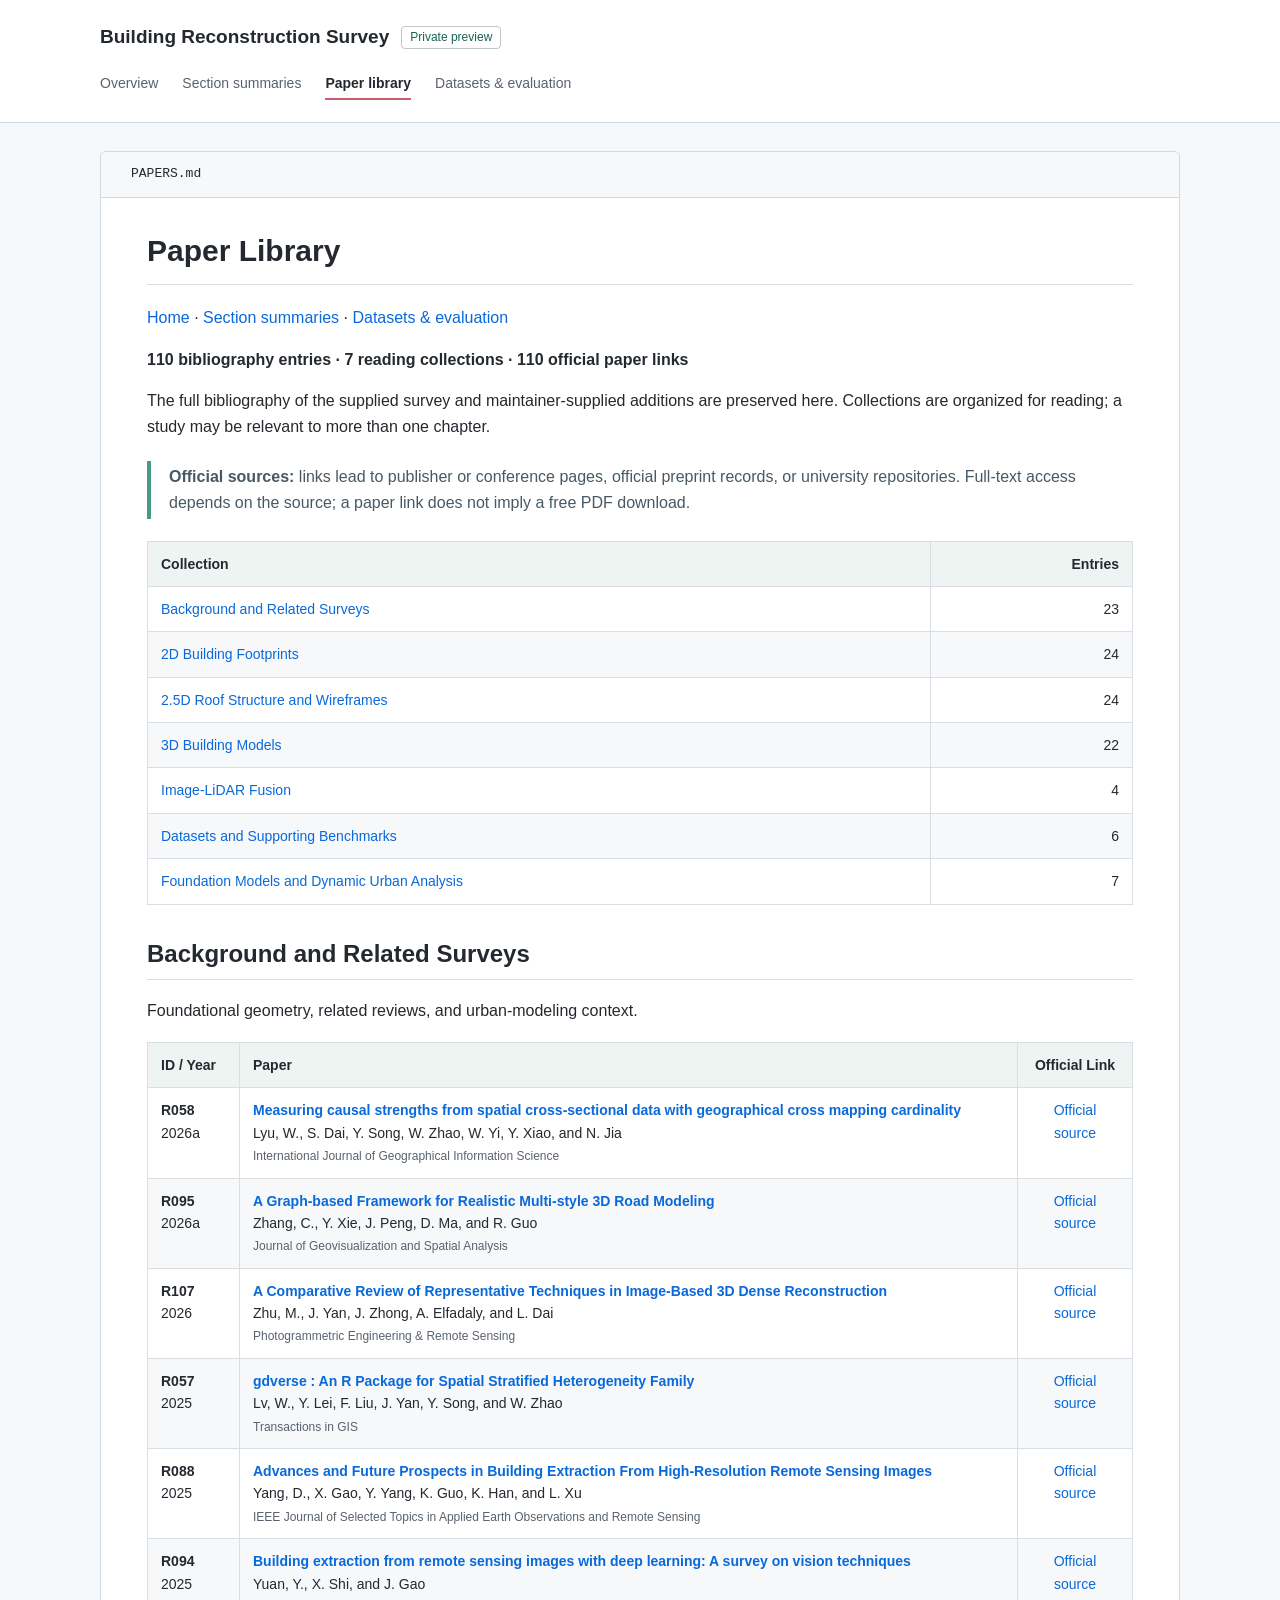
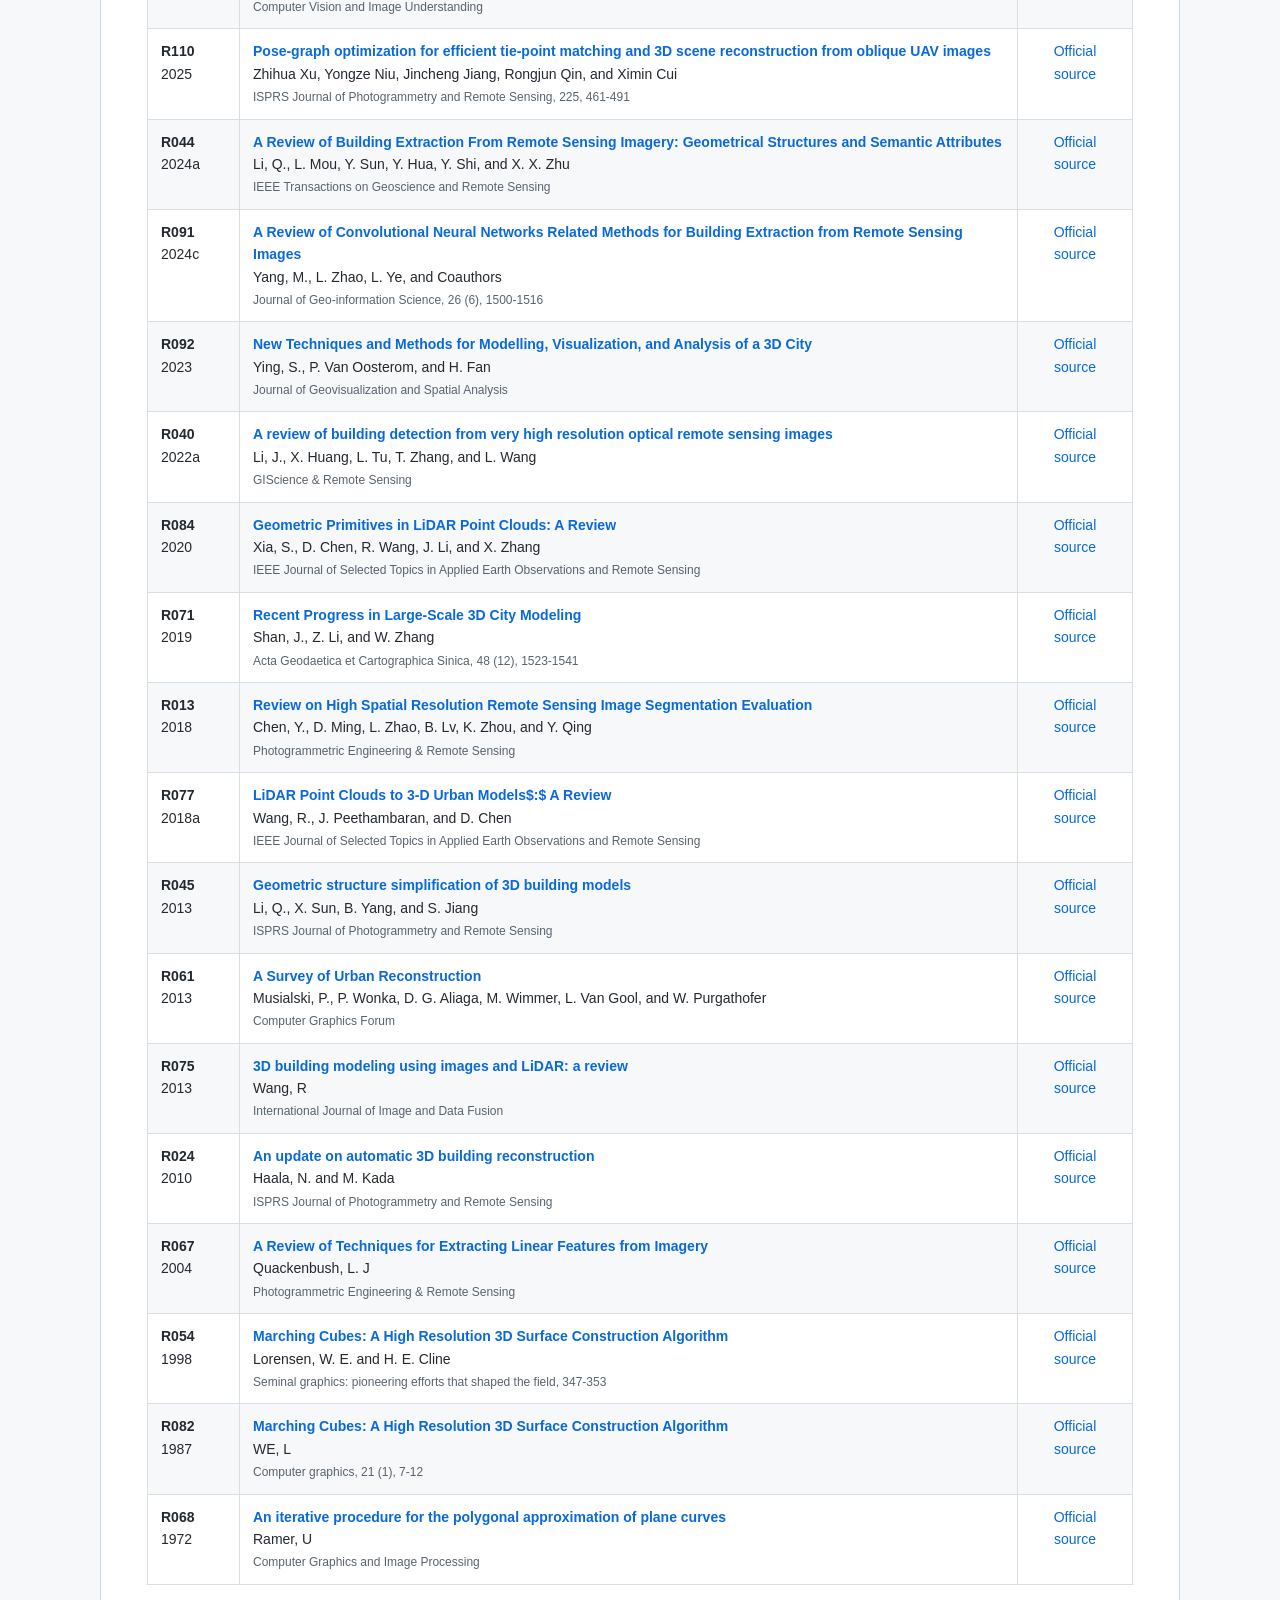
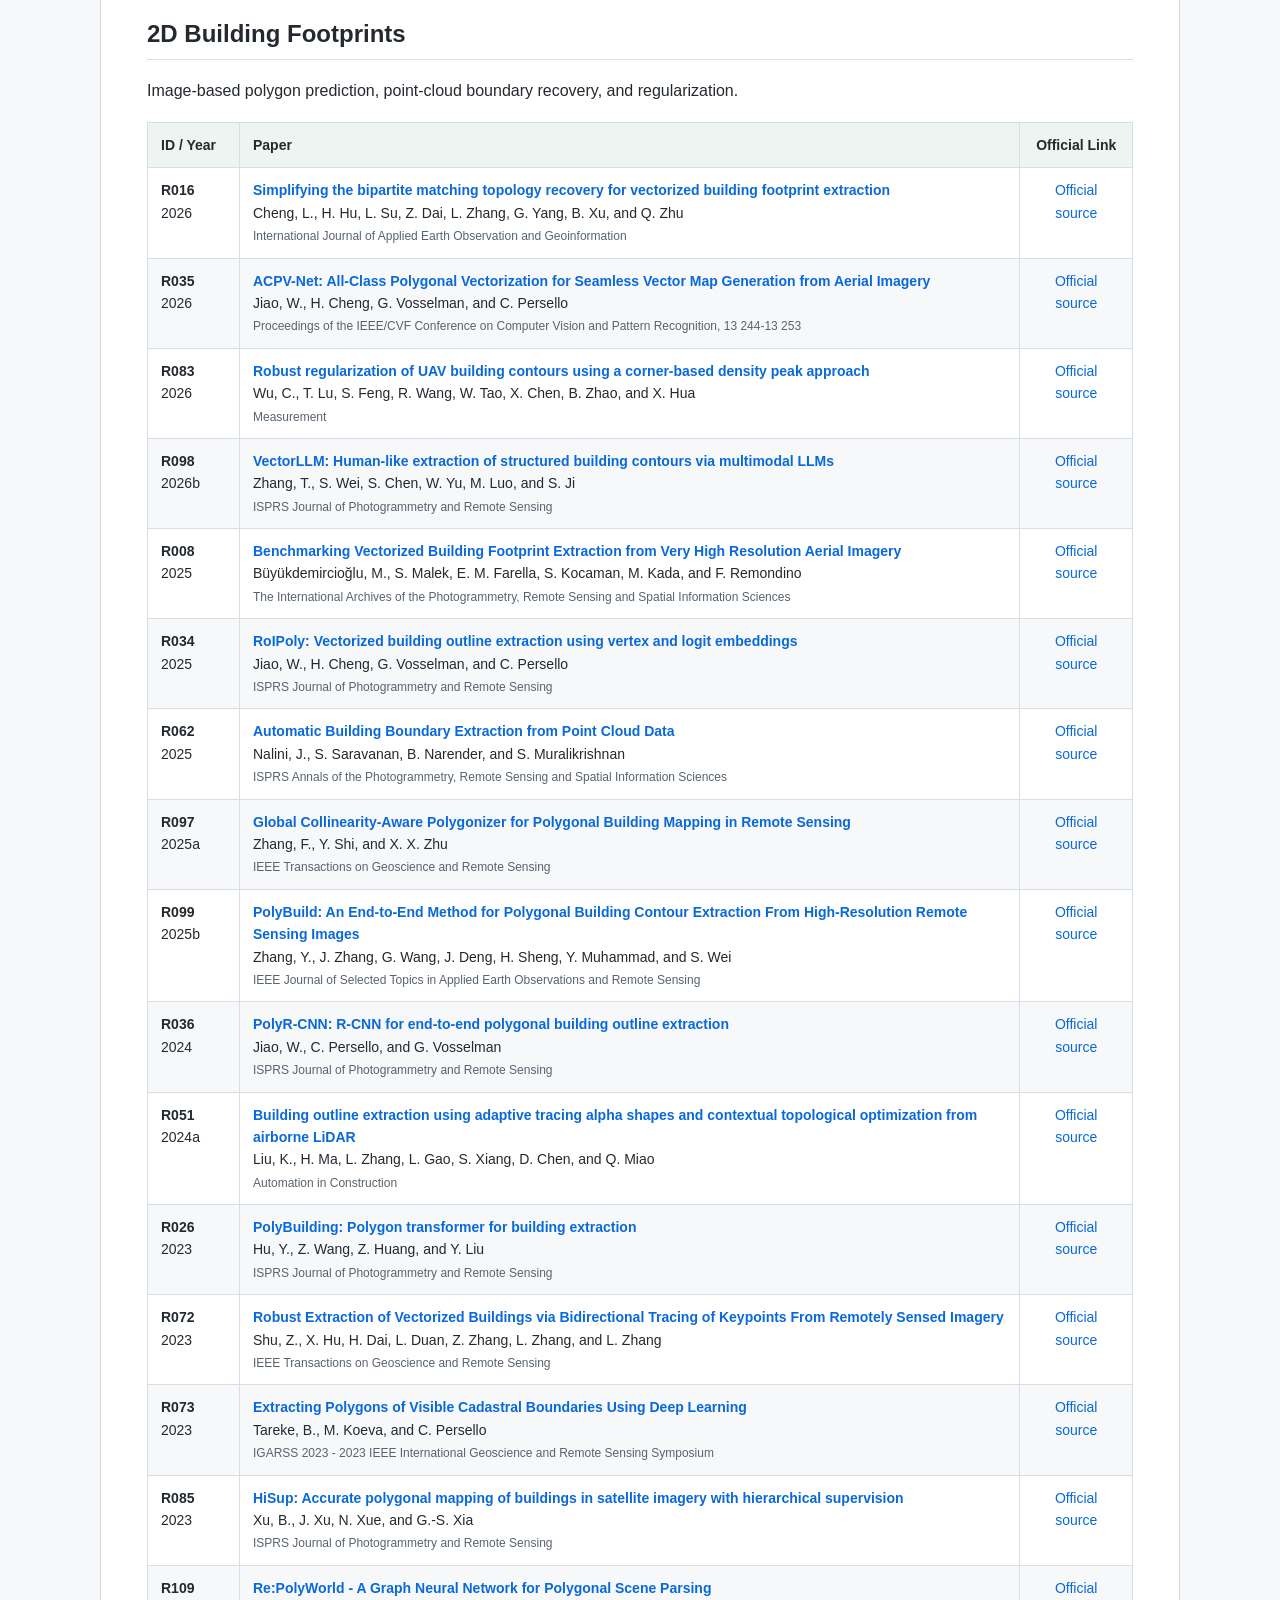
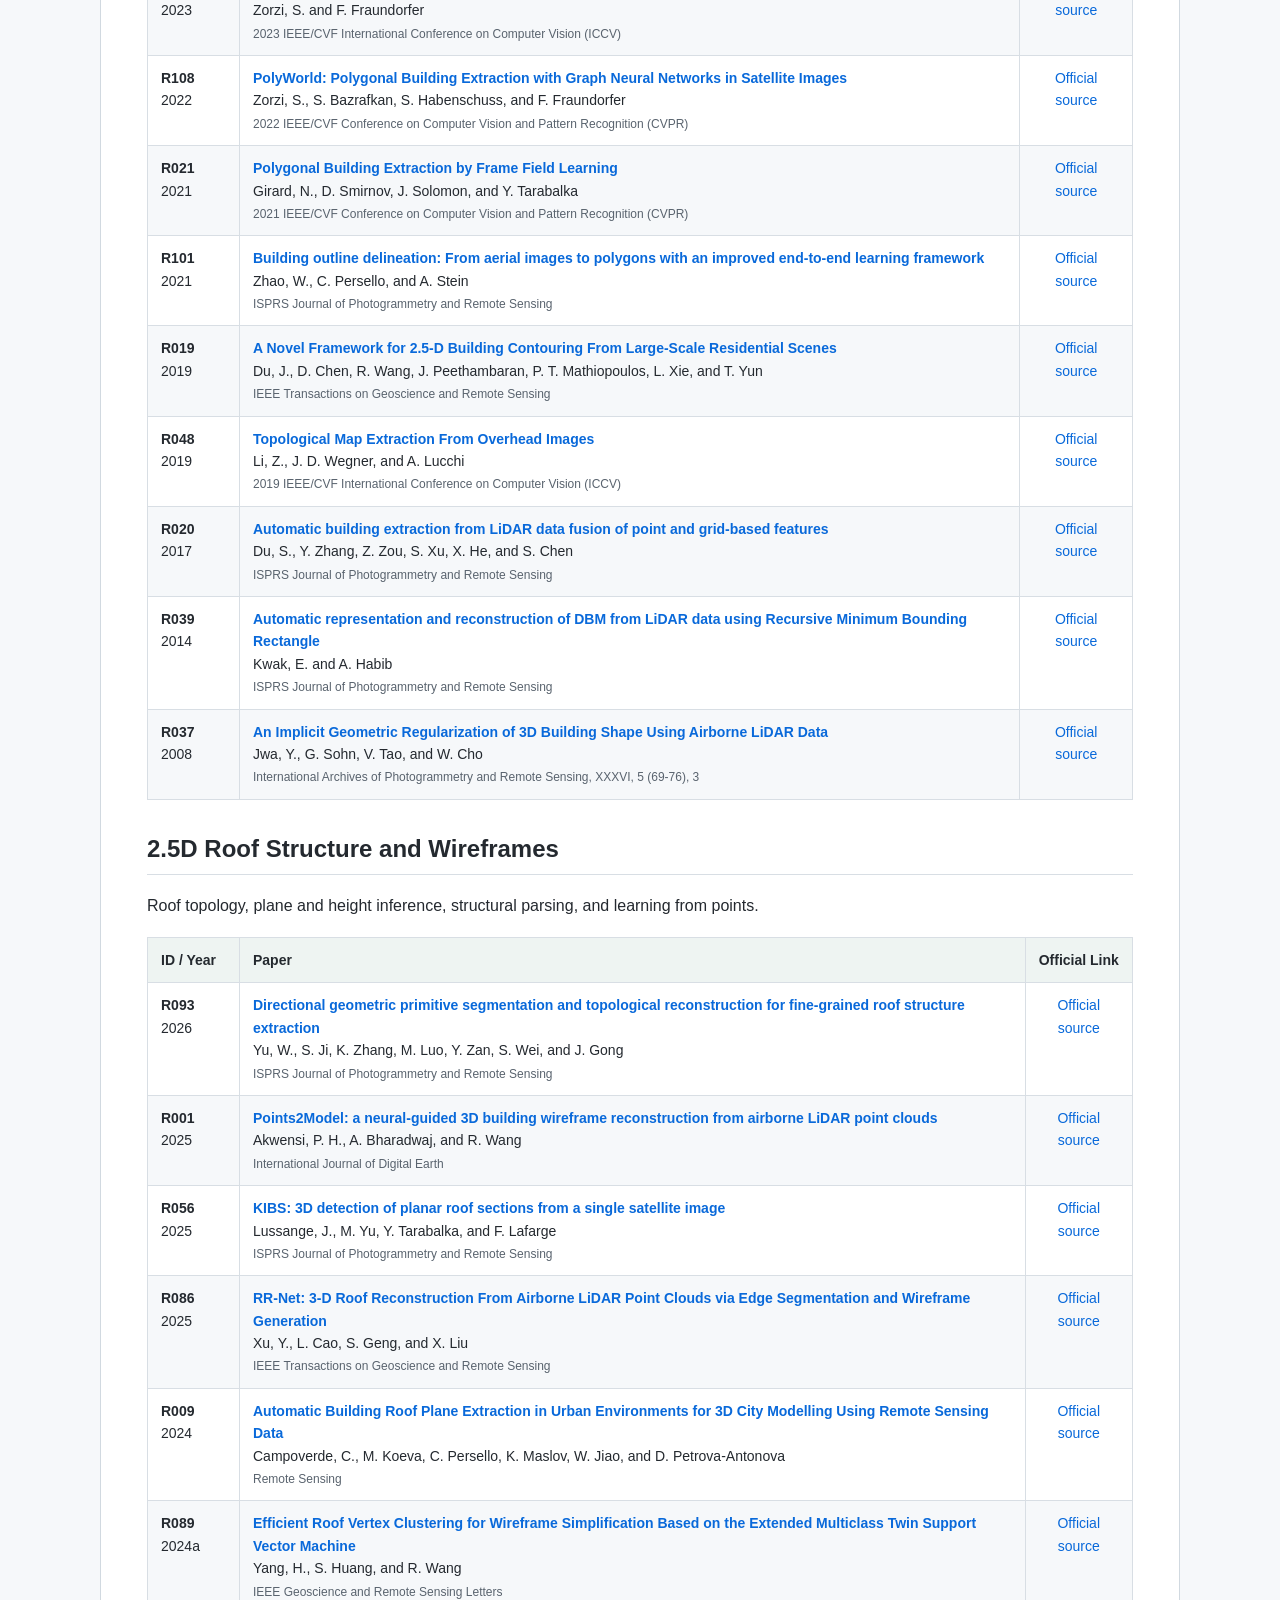
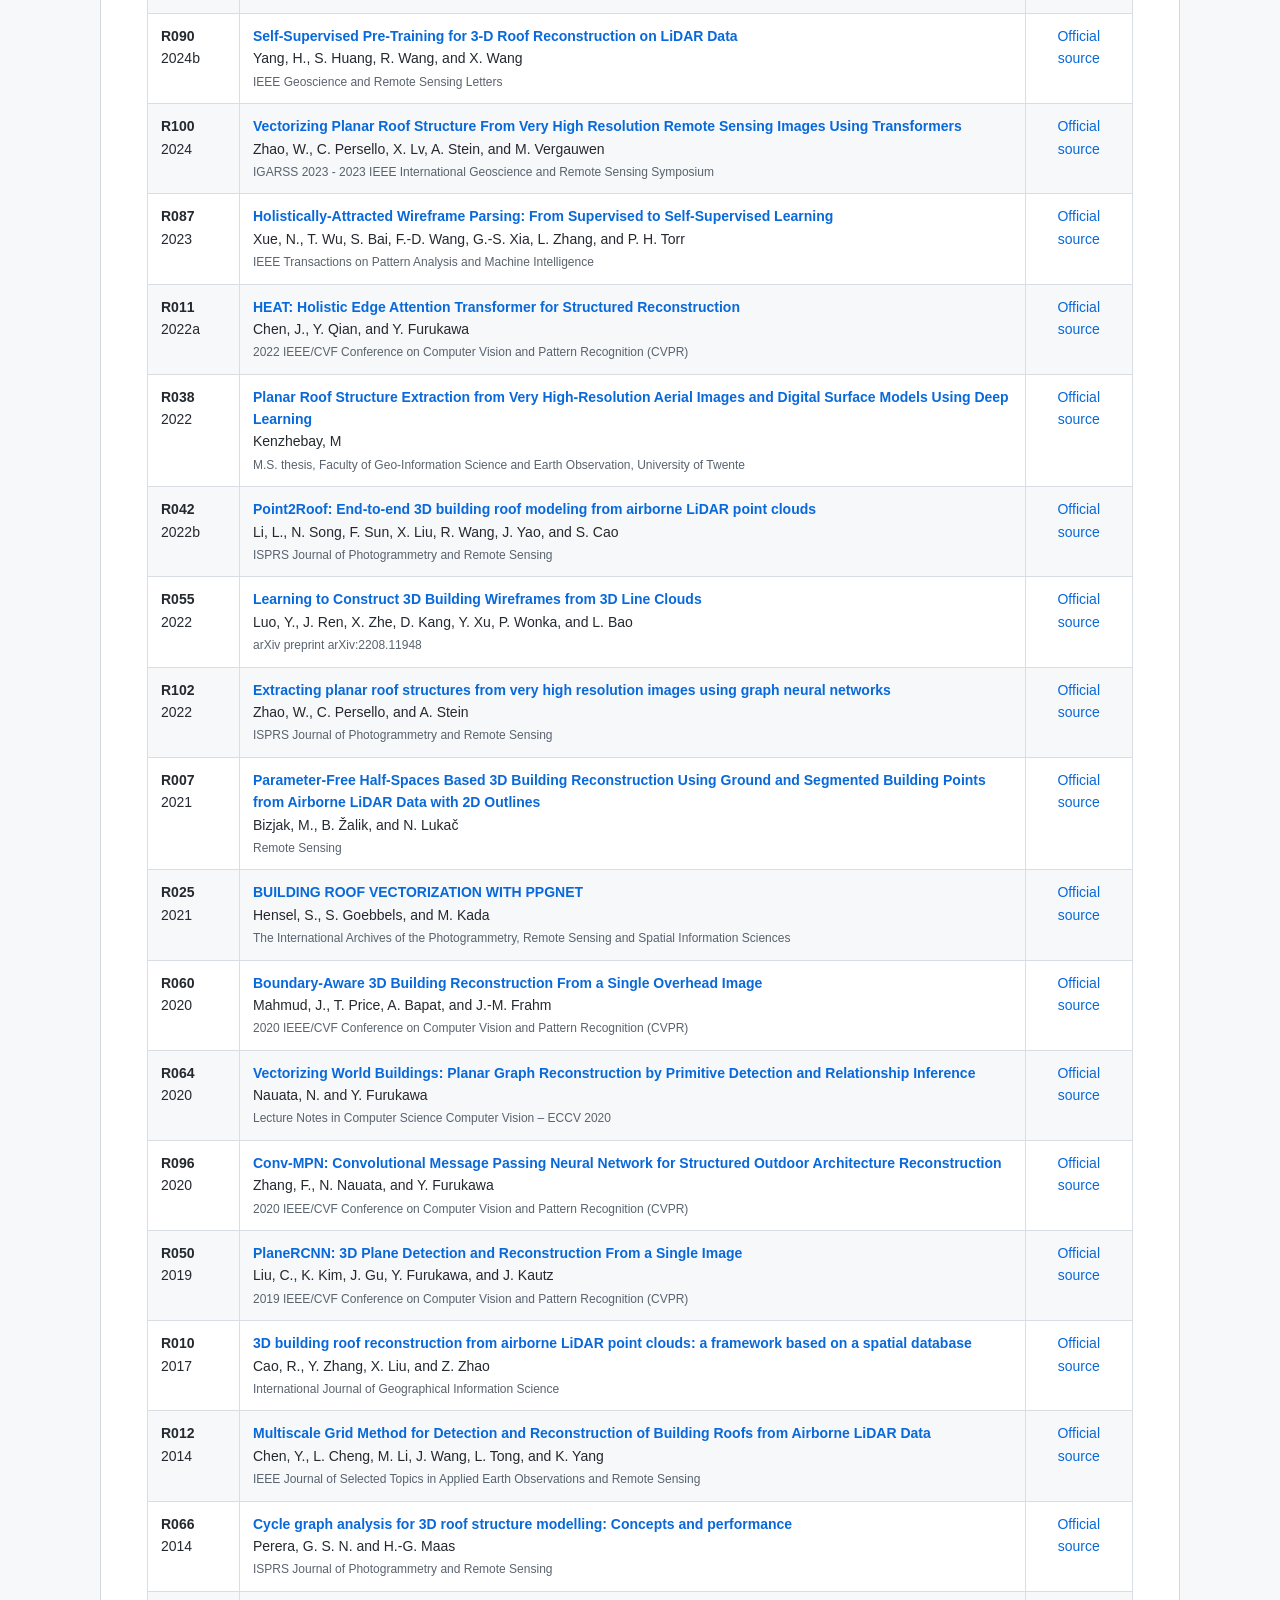
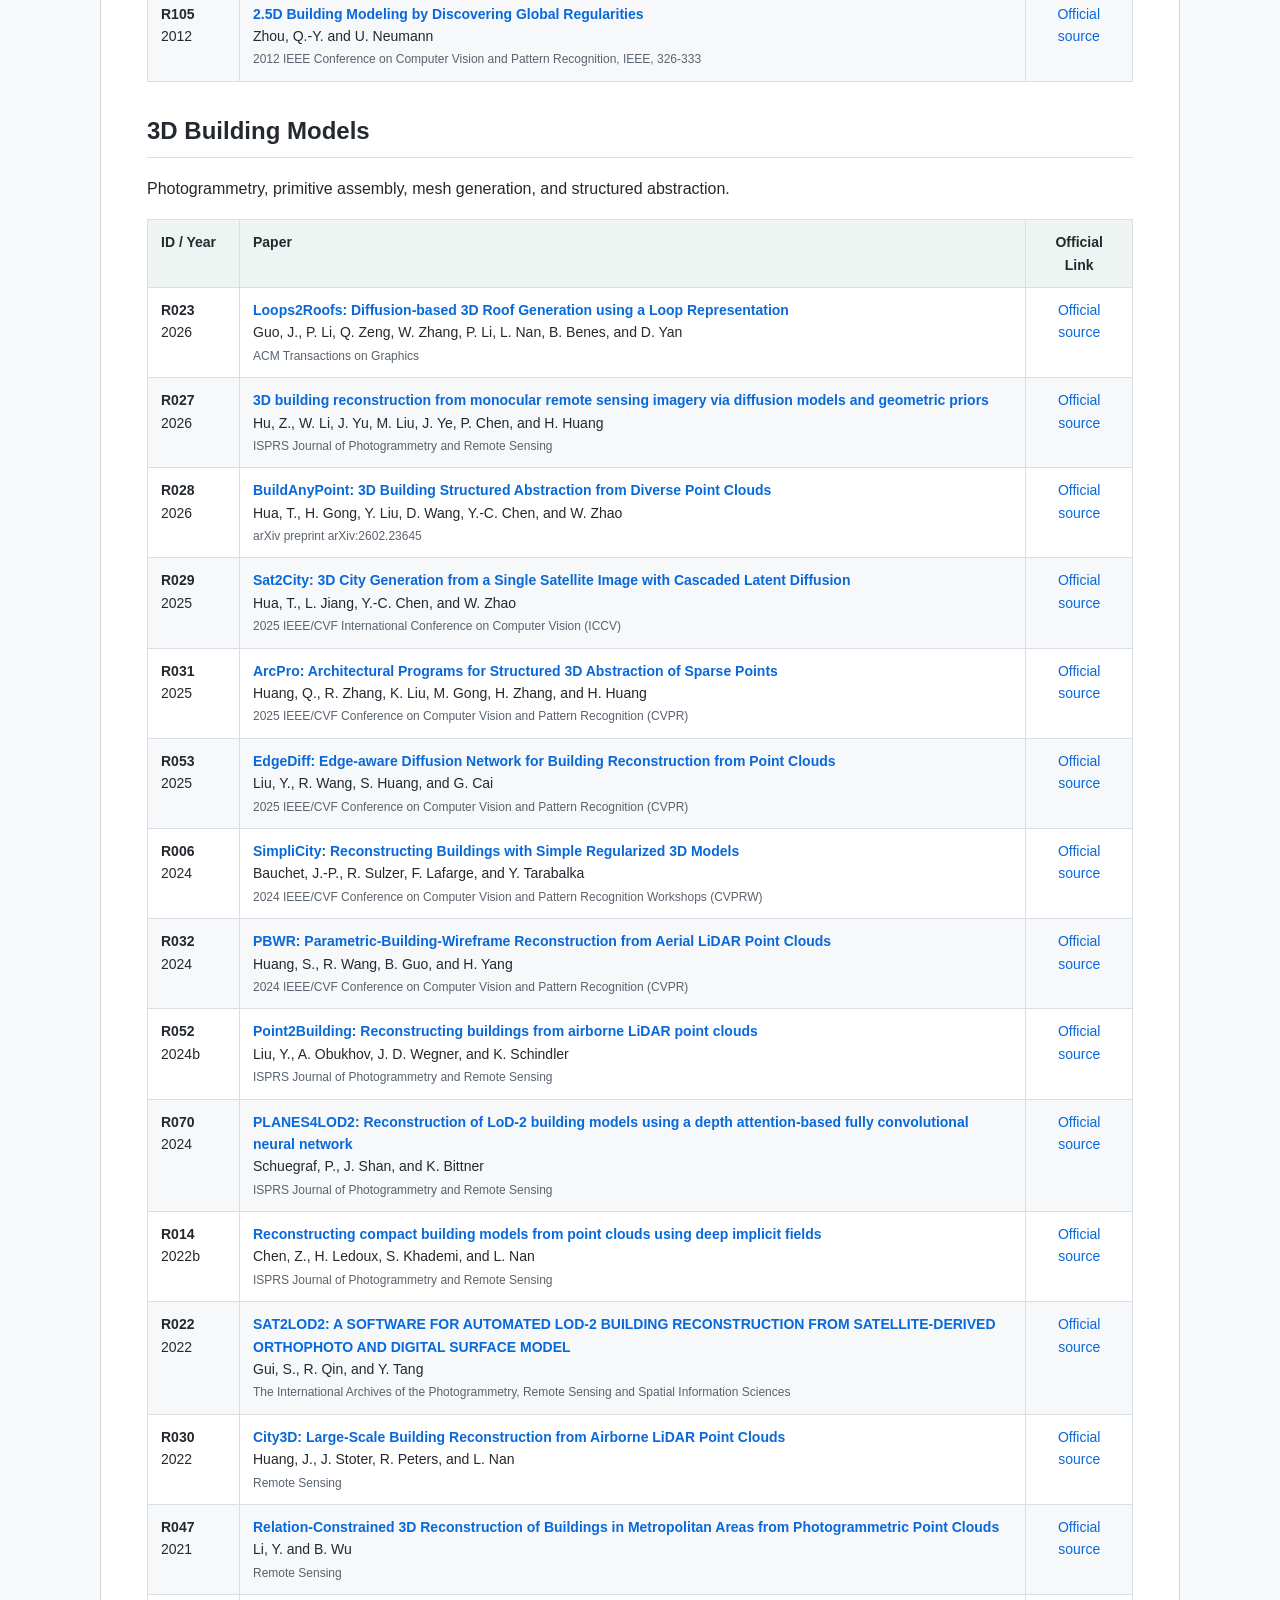
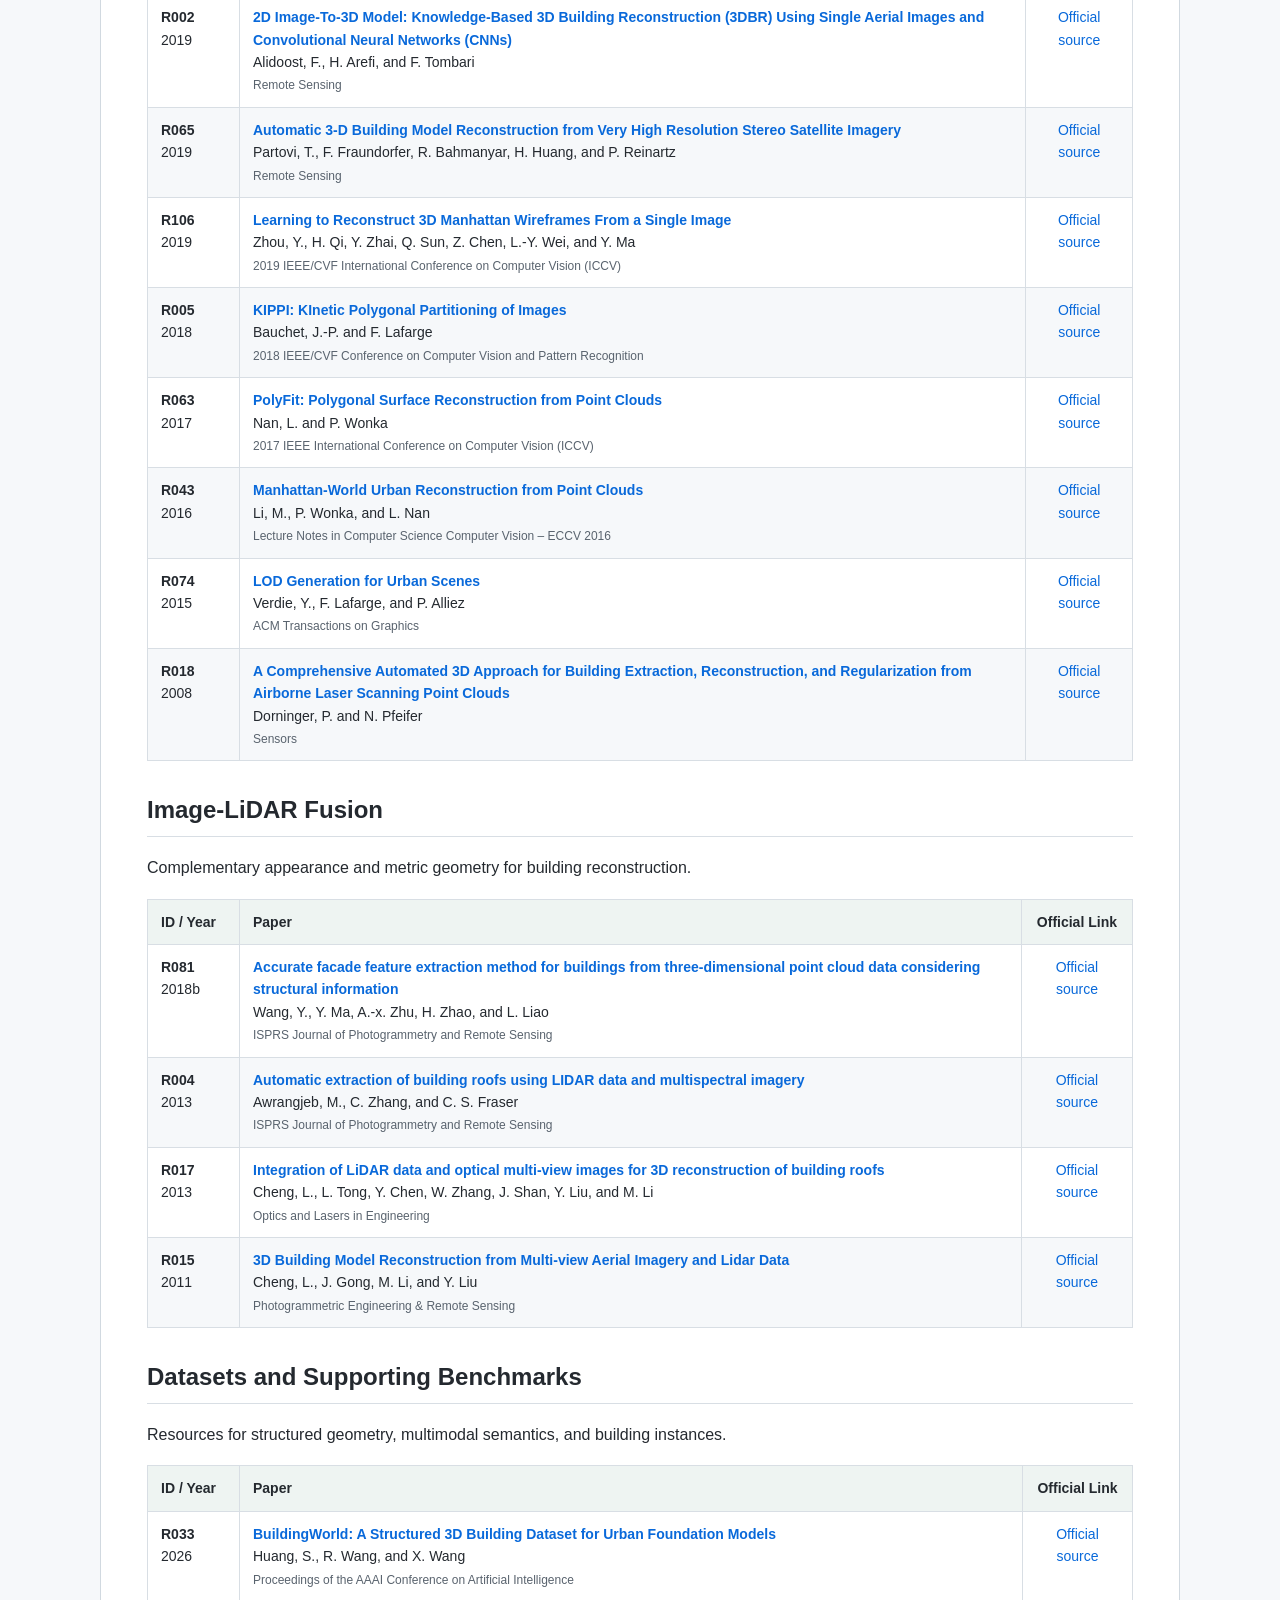
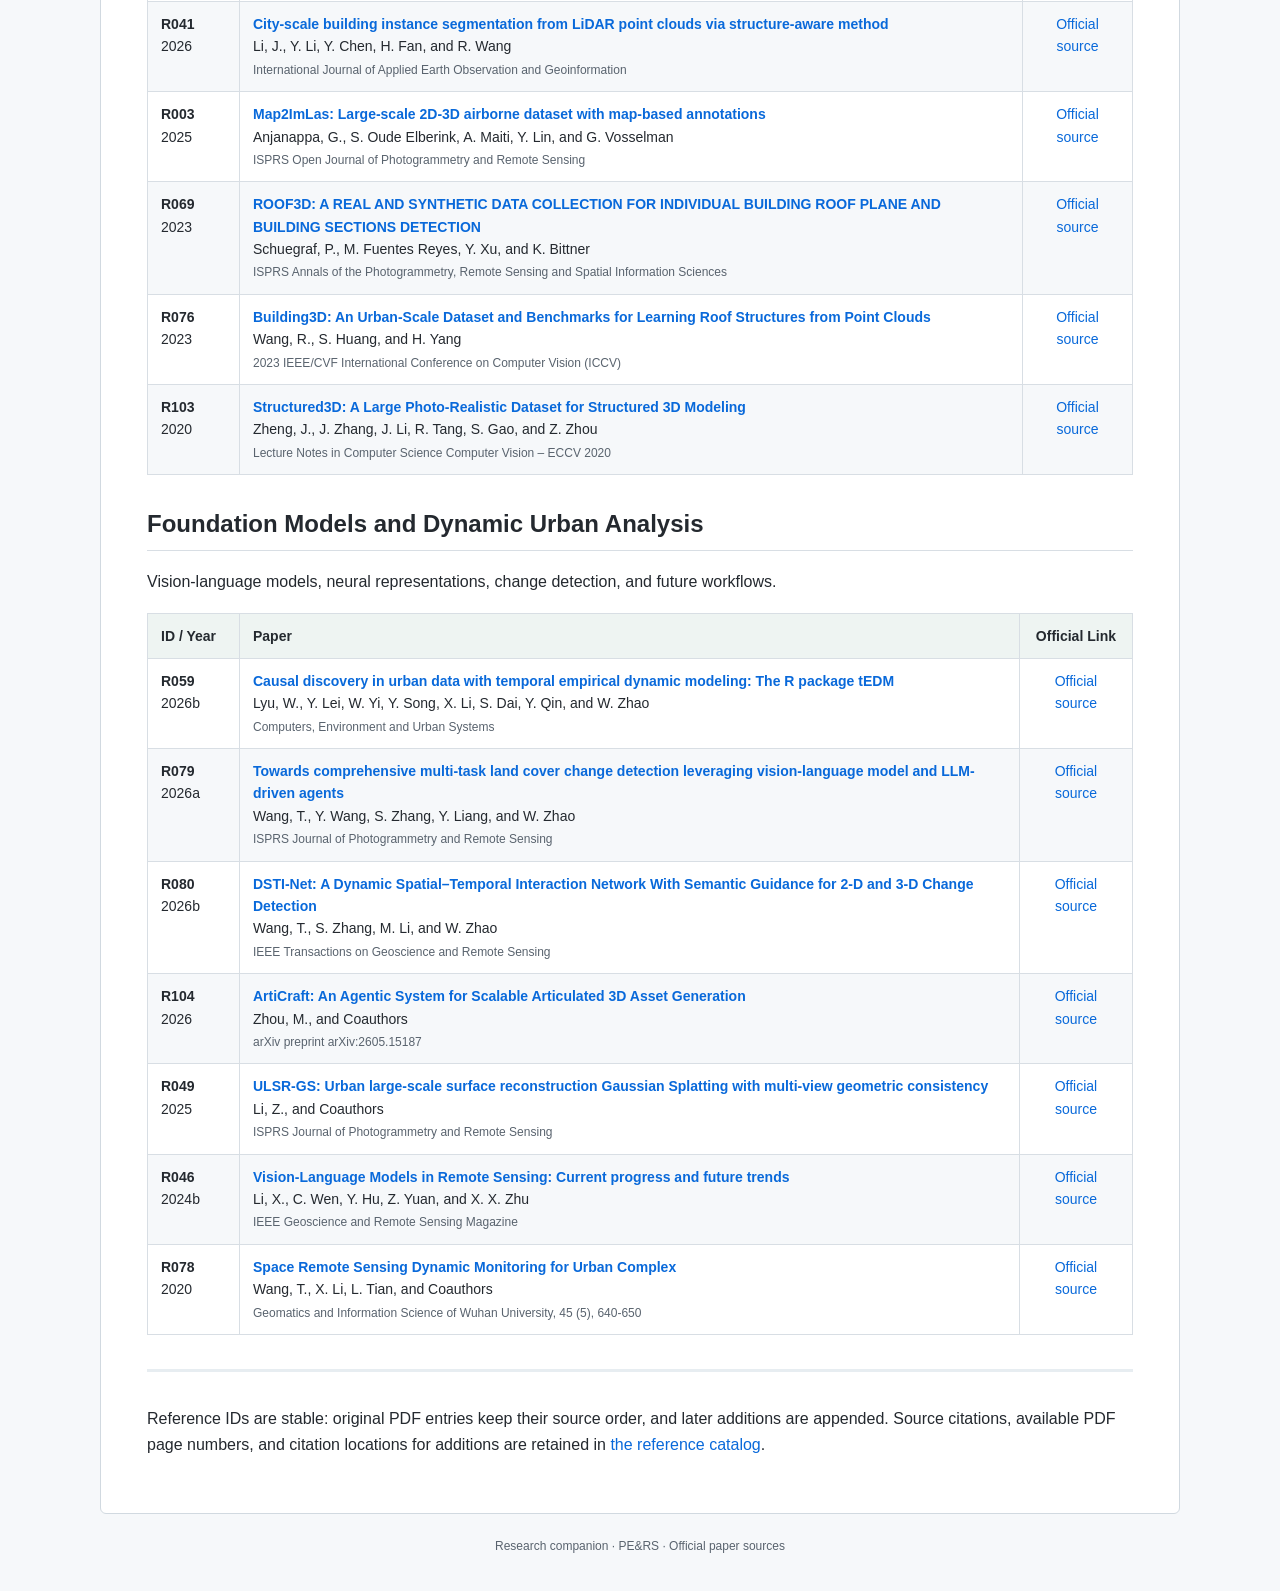
==== commit 60aa0c44: "Remove internal editorial notes and Python maintenance scripts" ====
--- a/preview/PAPERS.html
+++ b/preview/PAPERS.html
@@ -159,12 +159,12 @@
 </tr>
 <tr>
 <td style="text-align:left"><a id="r054"></a><strong>R054</strong><br/>1998</td>
-<td style="text-align:left"><strong><a href="https://dl.acm.org/doi/10.1145/280811.281026">Marching Cubes: A High Resolution 3D Surface Construction Algorithm</a></strong><br/>Lorensen, W. E. and H. E. Cline<br/><sub>Seminal graphics: pioneering efforts that shaped the field, 347-353</sub><br/><sub>Note: This is the 1998 reprint record; R082 is the separate 1987 record as listed in the manuscript.</sub></td>
+<td style="text-align:left"><strong><a href="https://dl.acm.org/doi/10.1145/280811.281026">Marching Cubes: A High Resolution 3D Surface Construction Algorithm</a></strong><br/>Lorensen, W. E. and H. E. Cline<br/><sub>Seminal graphics: pioneering efforts that shaped the field, 347-353</sub></td>
 <td style="text-align:center"><a href="https://dl.acm.org/doi/10.1145/280811.281026">Official source</a></td>
 </tr>
 <tr>
 <td style="text-align:left"><a id="r082"></a><strong>R082</strong><br/>1987</td>
-<td style="text-align:left"><strong><a href="https://dl.acm.org/doi/10.1145/37402.37422">Marching Cubes: A High Resolution 3D Surface Construction Algorithm</a></strong><br/>WE, L<br/><sub>Computer graphics, 21 (1), 7-12</sub><br/><sub>Note: The source entry is headed "WE, L."; bibliographic details need correction against the original 1987 paper.</sub></td>
+<td style="text-align:left"><strong><a href="https://dl.acm.org/doi/10.1145/37402.37422">Marching Cubes: A High Resolution 3D Surface Construction Algorithm</a></strong><br/>WE, L<br/><sub>Computer graphics, 21 (1), 7-12</sub></td>
 <td style="text-align:center"><a href="https://dl.acm.org/doi/10.1145/37402.37422">Official source</a></td>
 </tr>
 <tr>
@@ -538,7 +538,7 @@
 </tr>
 <tr>
 <td style="text-align:left"><a id="r005"></a><strong>R005</strong><br/>2018</td>
-<td style="text-align:left"><strong><a href="https://ieeexplore.ieee.org/document/8578430/">KIPPI: KInetic Polygonal Partitioning of Images</a></strong><br/>Bauchet, J.-P. and F. Lafarge<br/><sub>2018 IEEE/CVF Conference on Computer Vision and Pattern Recognition</sub><br/><sub>Note: The cited KIPPI paper concerns image partitioning. See the preview editorial notes.</sub></td>
+<td style="text-align:left"><strong><a href="https://ieeexplore.ieee.org/document/8578430/">KIPPI: KInetic Polygonal Partitioning of Images</a></strong><br/>Bauchet, J.-P. and F. Lafarge<br/><sub>2018 IEEE/CVF Conference on Computer Vision and Pattern Recognition</sub></td>
 <td style="text-align:center"><a href="https://ieeexplore.ieee.org/document/8578430/">Official source</a></td>
 </tr>
 <tr>
@@ -688,6 +688,6 @@
 </tbody>
 </table></div>
 <hr/>
-<p>Reference IDs are stable: original PDF entries keep their source order, and later additions are appended. Source citations, available PDF page numbers, and citation locations for additions are retained in <a href="../data/references.json">the reference catalog</a>. Bibliographic details needing review are recorded in <a href="docs/editorial-notes.html">editorial notes</a>.</p>
+<p>Reference IDs are stable: original PDF entries keep their source order, and later additions are appended. Source citations, available PDF page numbers, and citation locations for additions are retained in <a href="../data/references.json">the reference catalog</a>.</p>
 </article></main>
 <footer>Research companion · PE&amp;RS · Official paper sources</footer></body></html>
